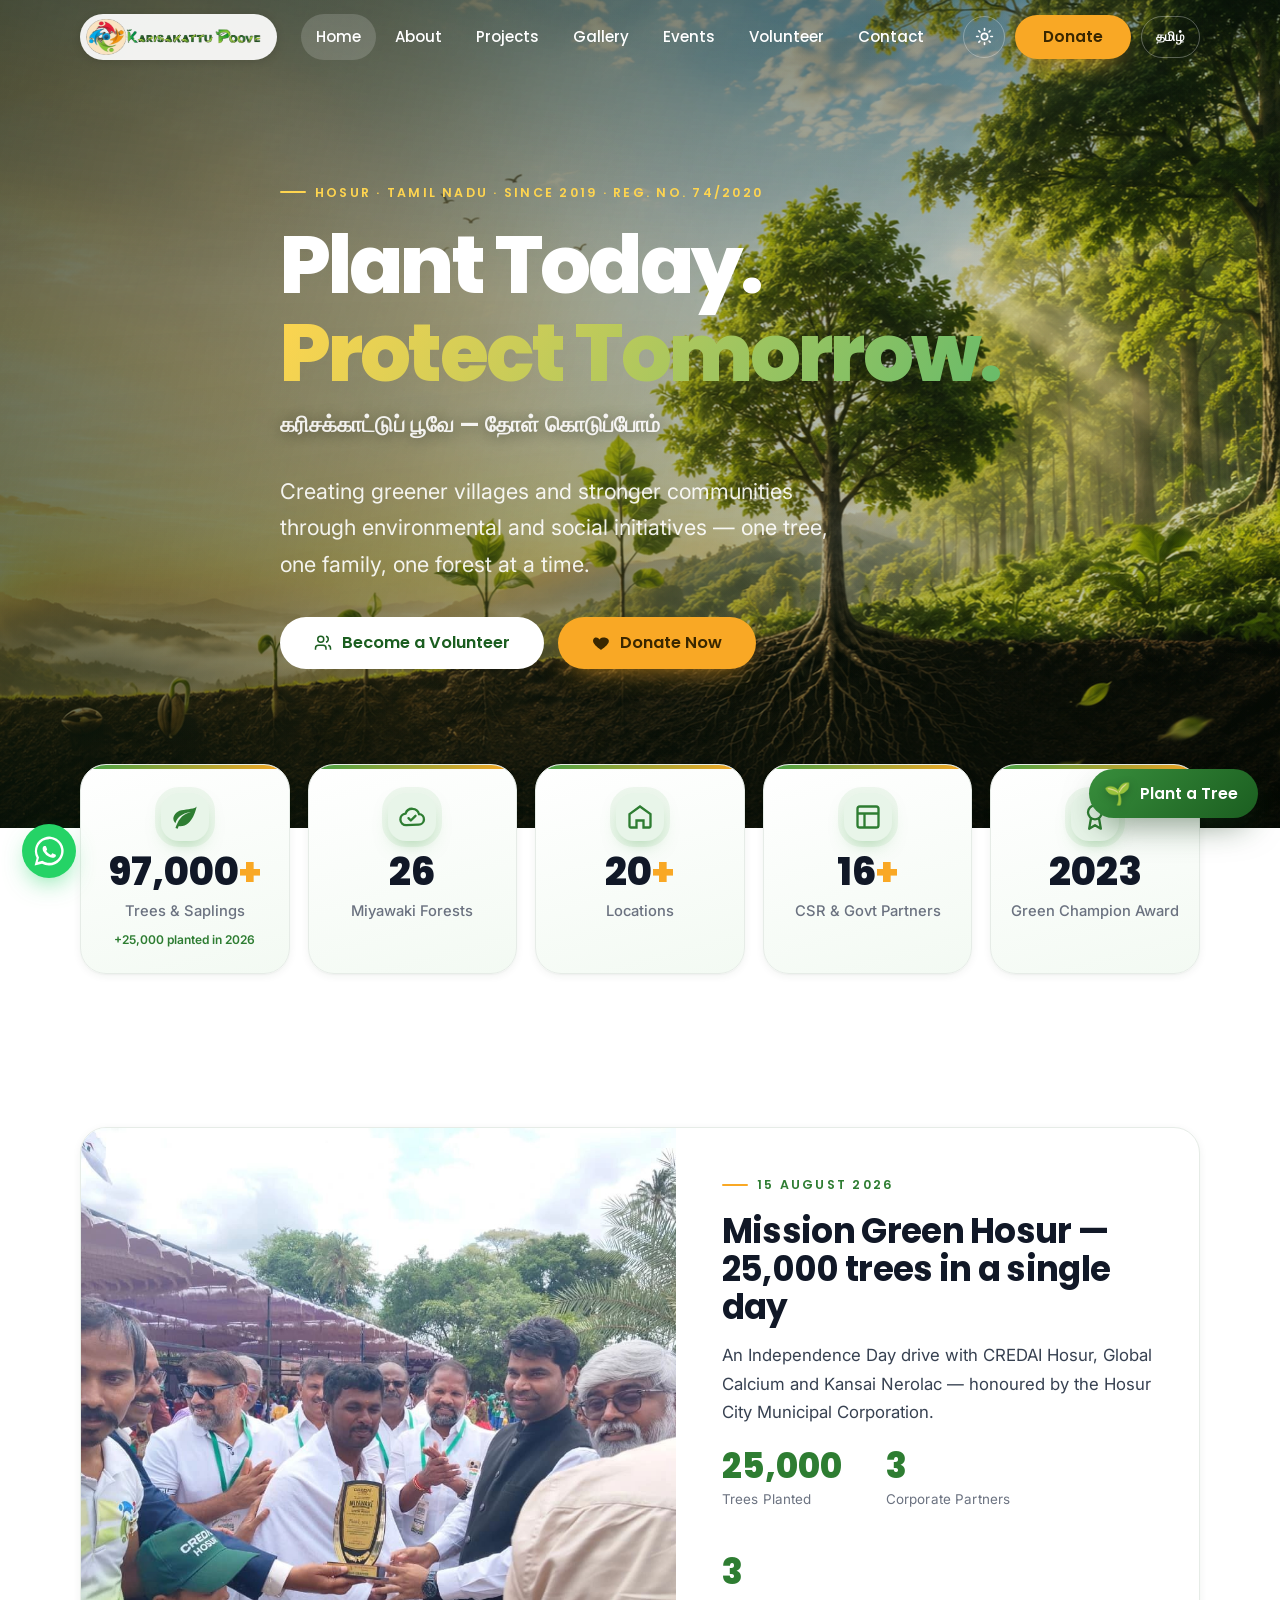
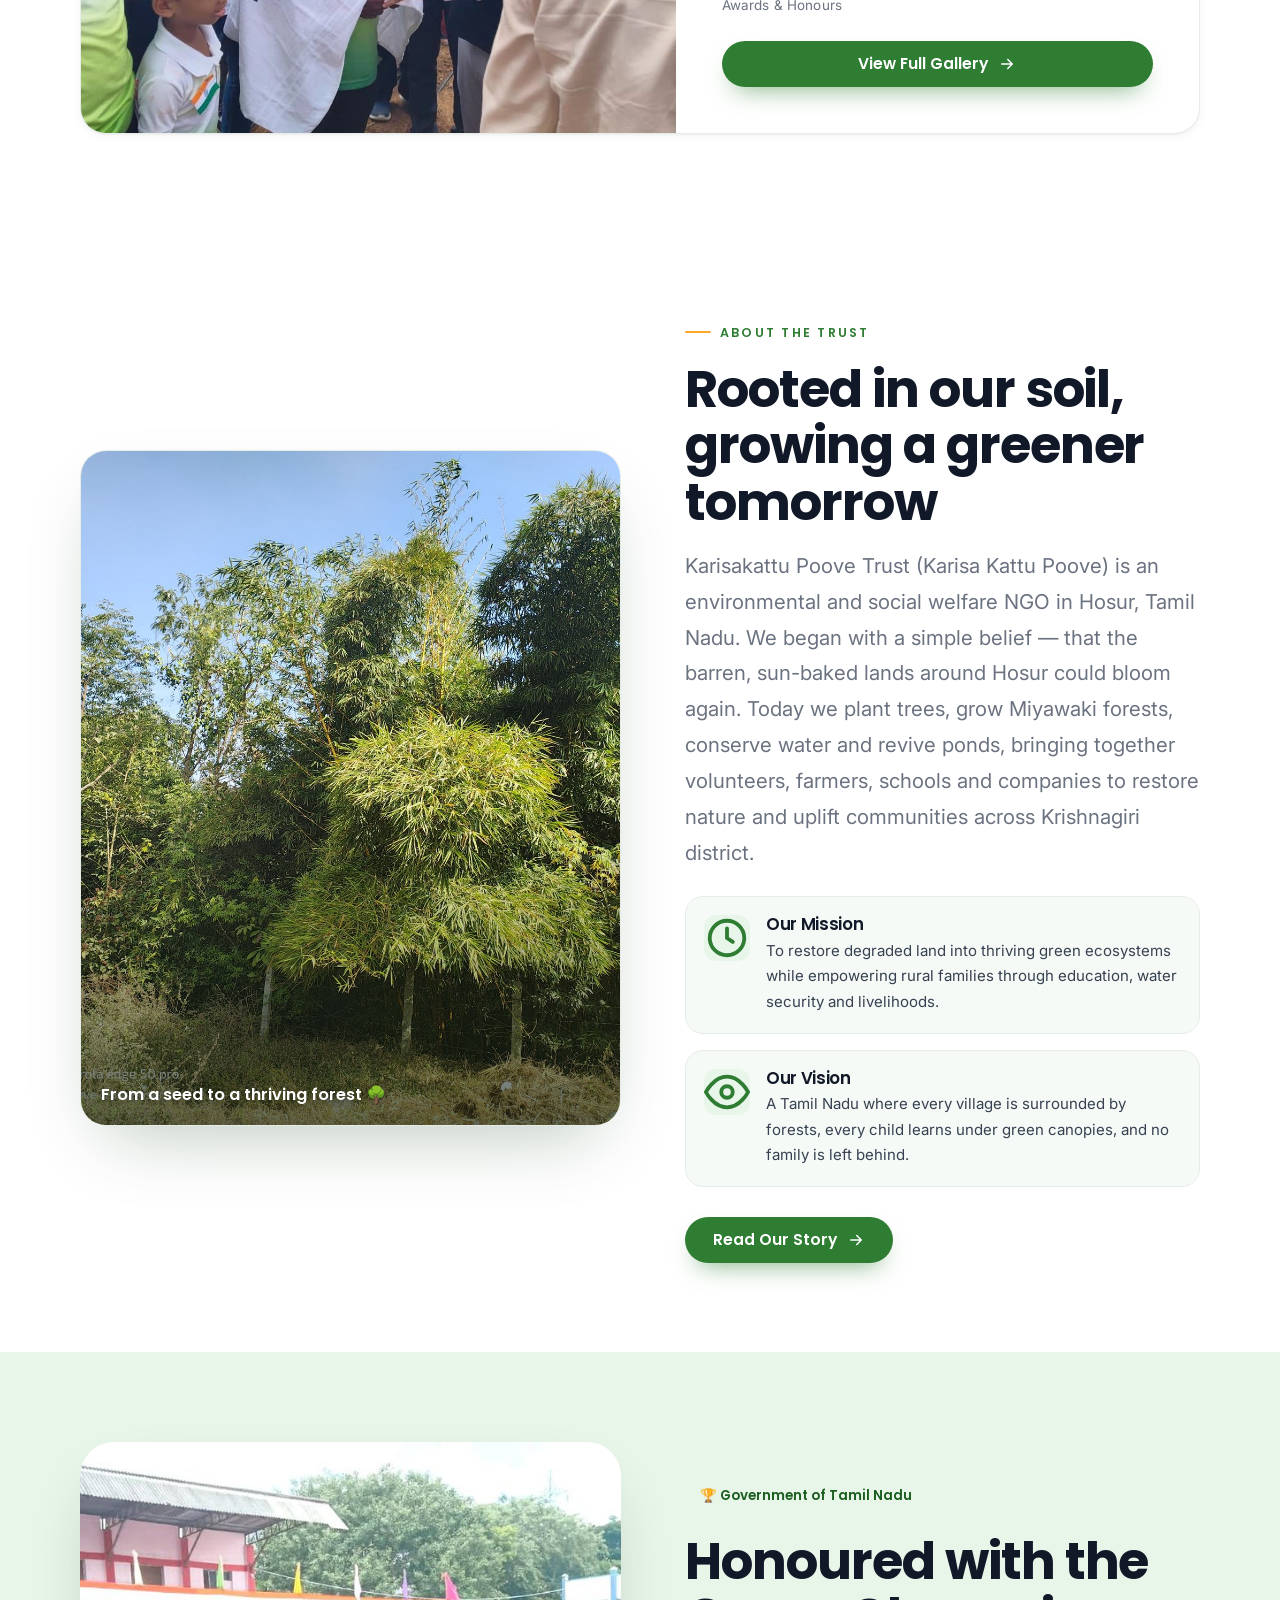
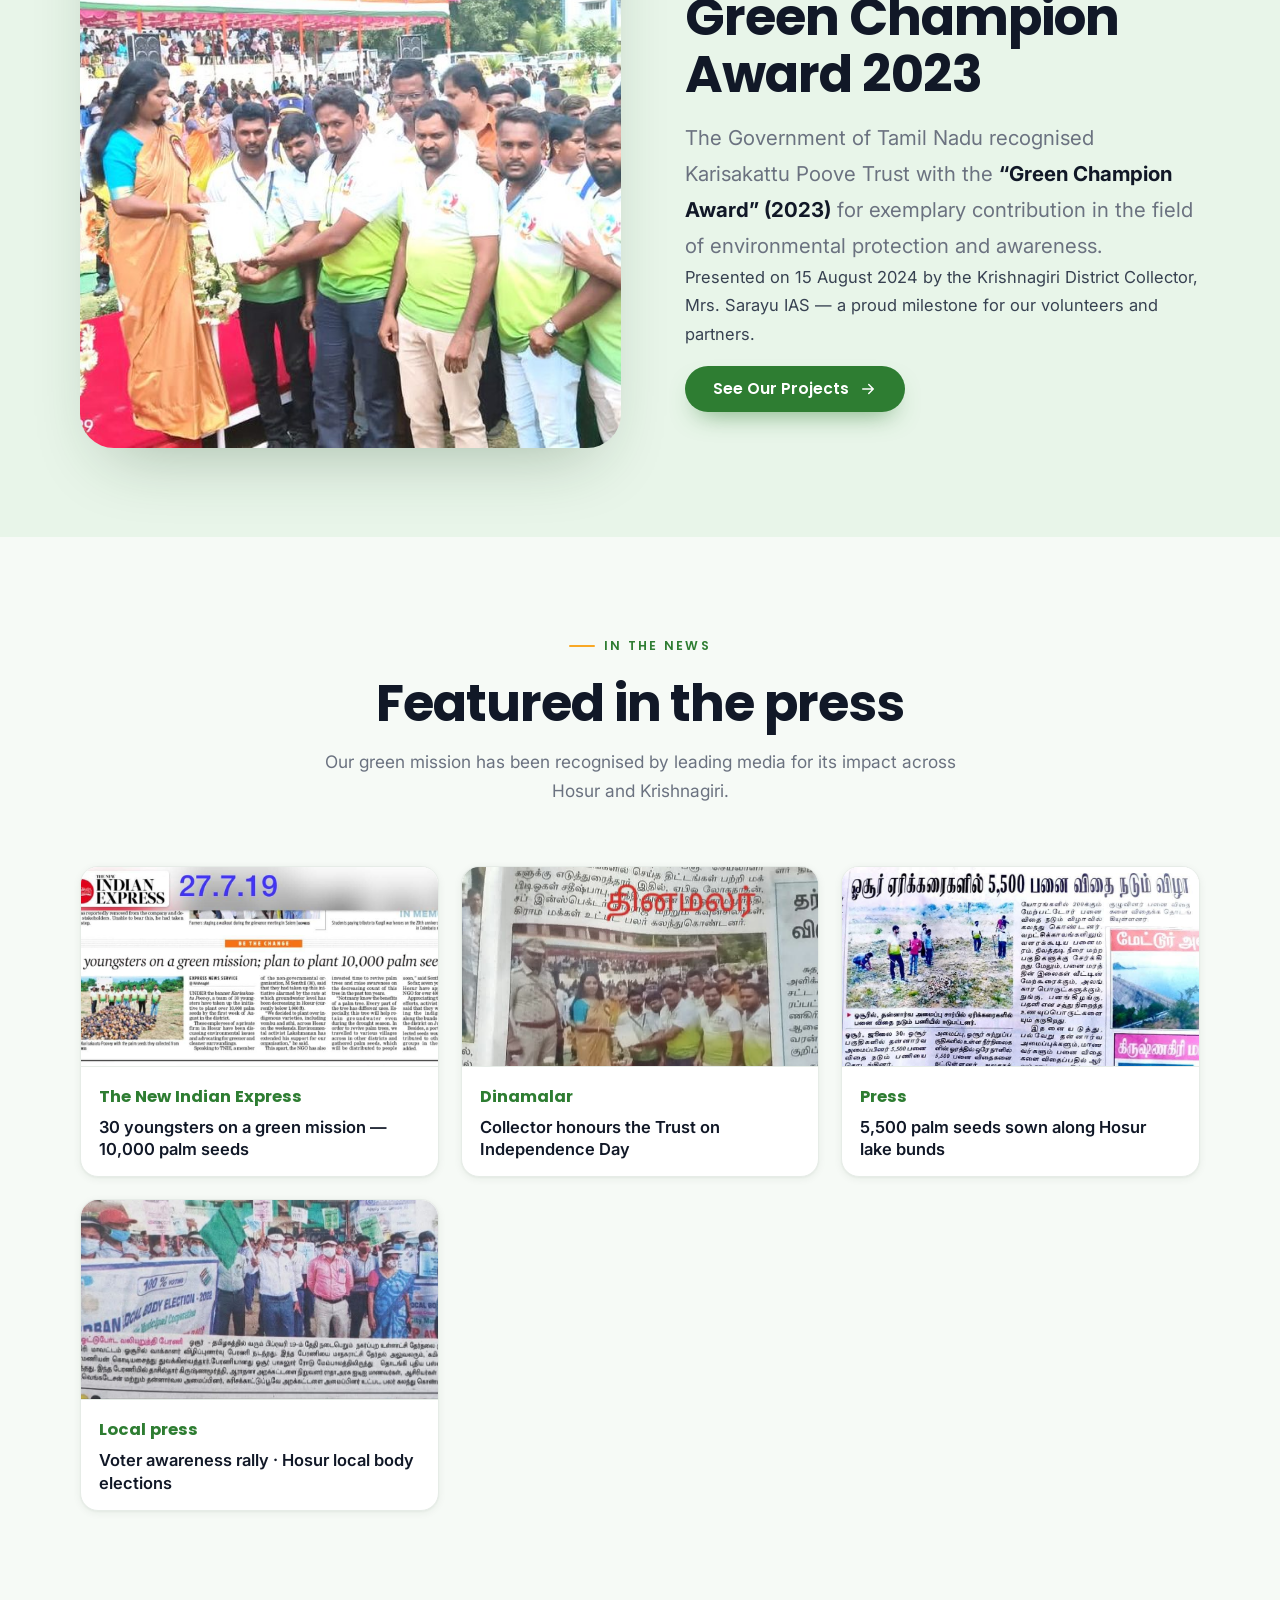
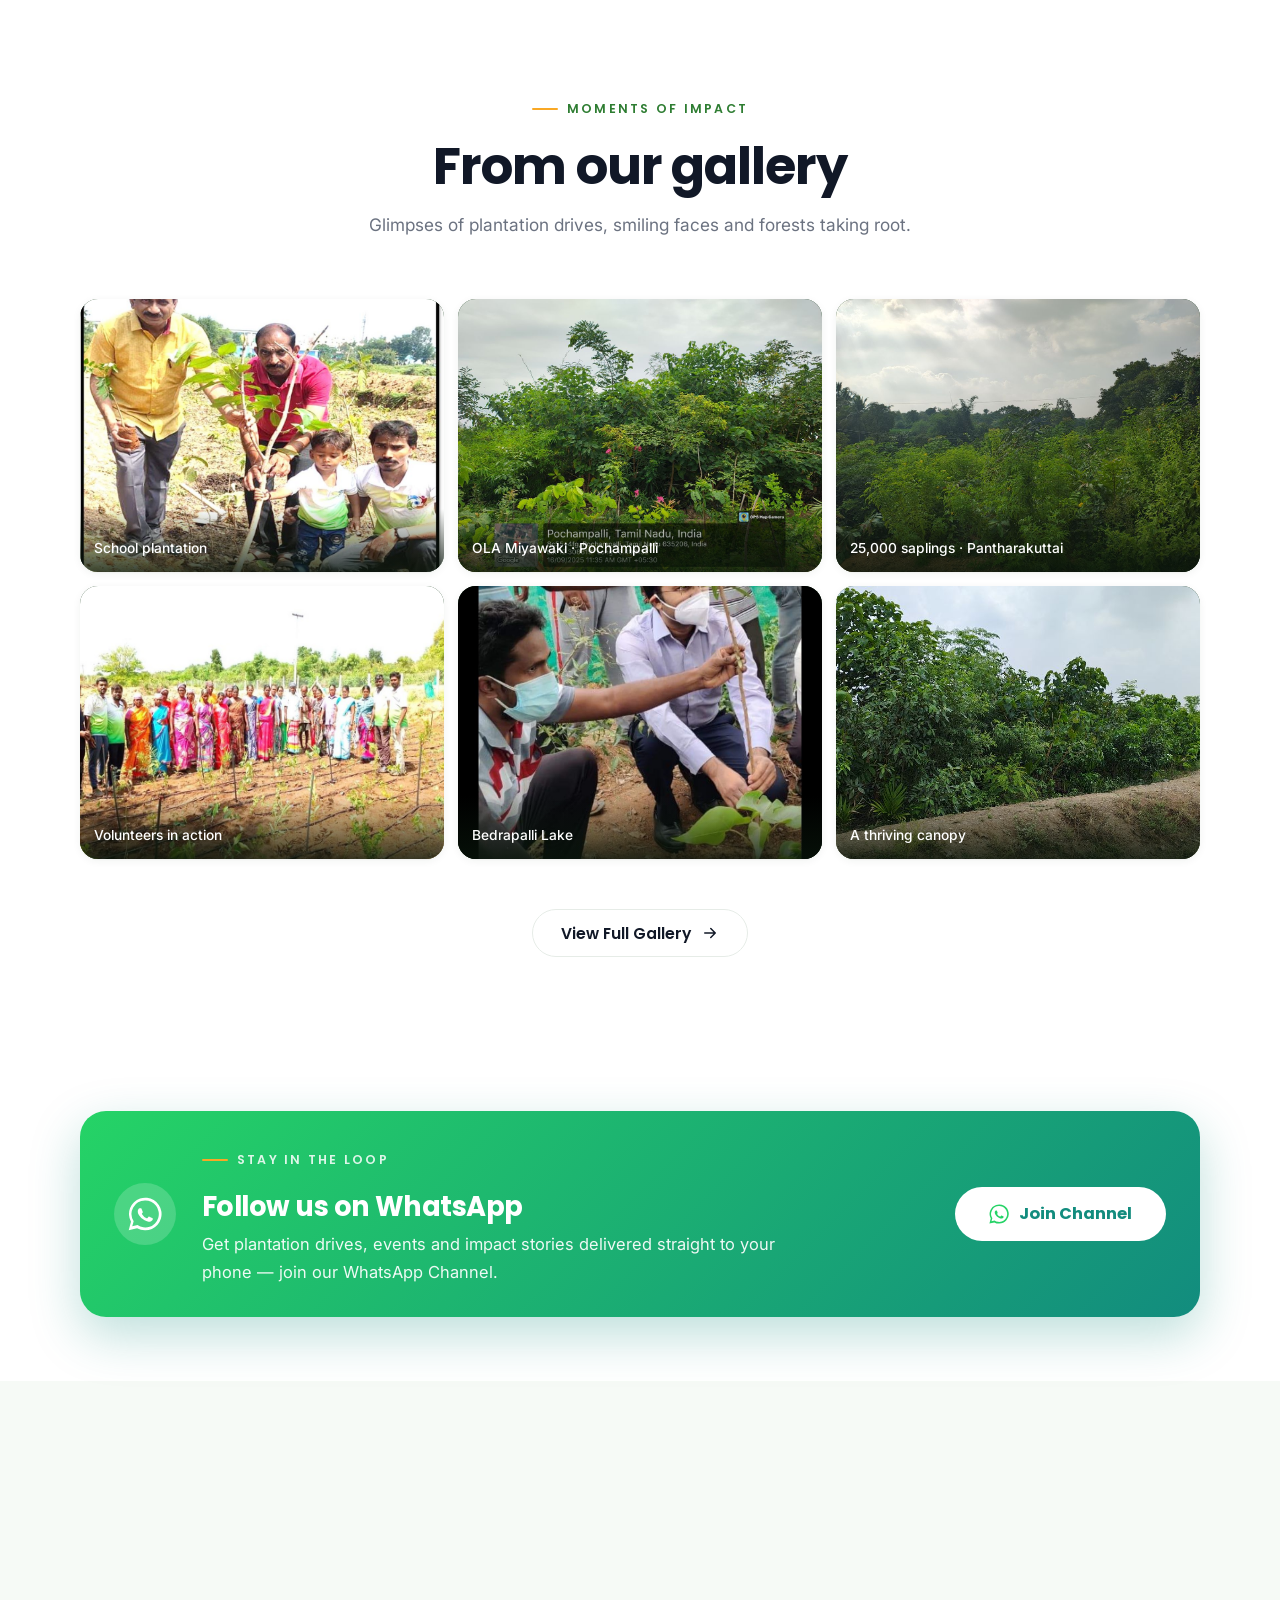
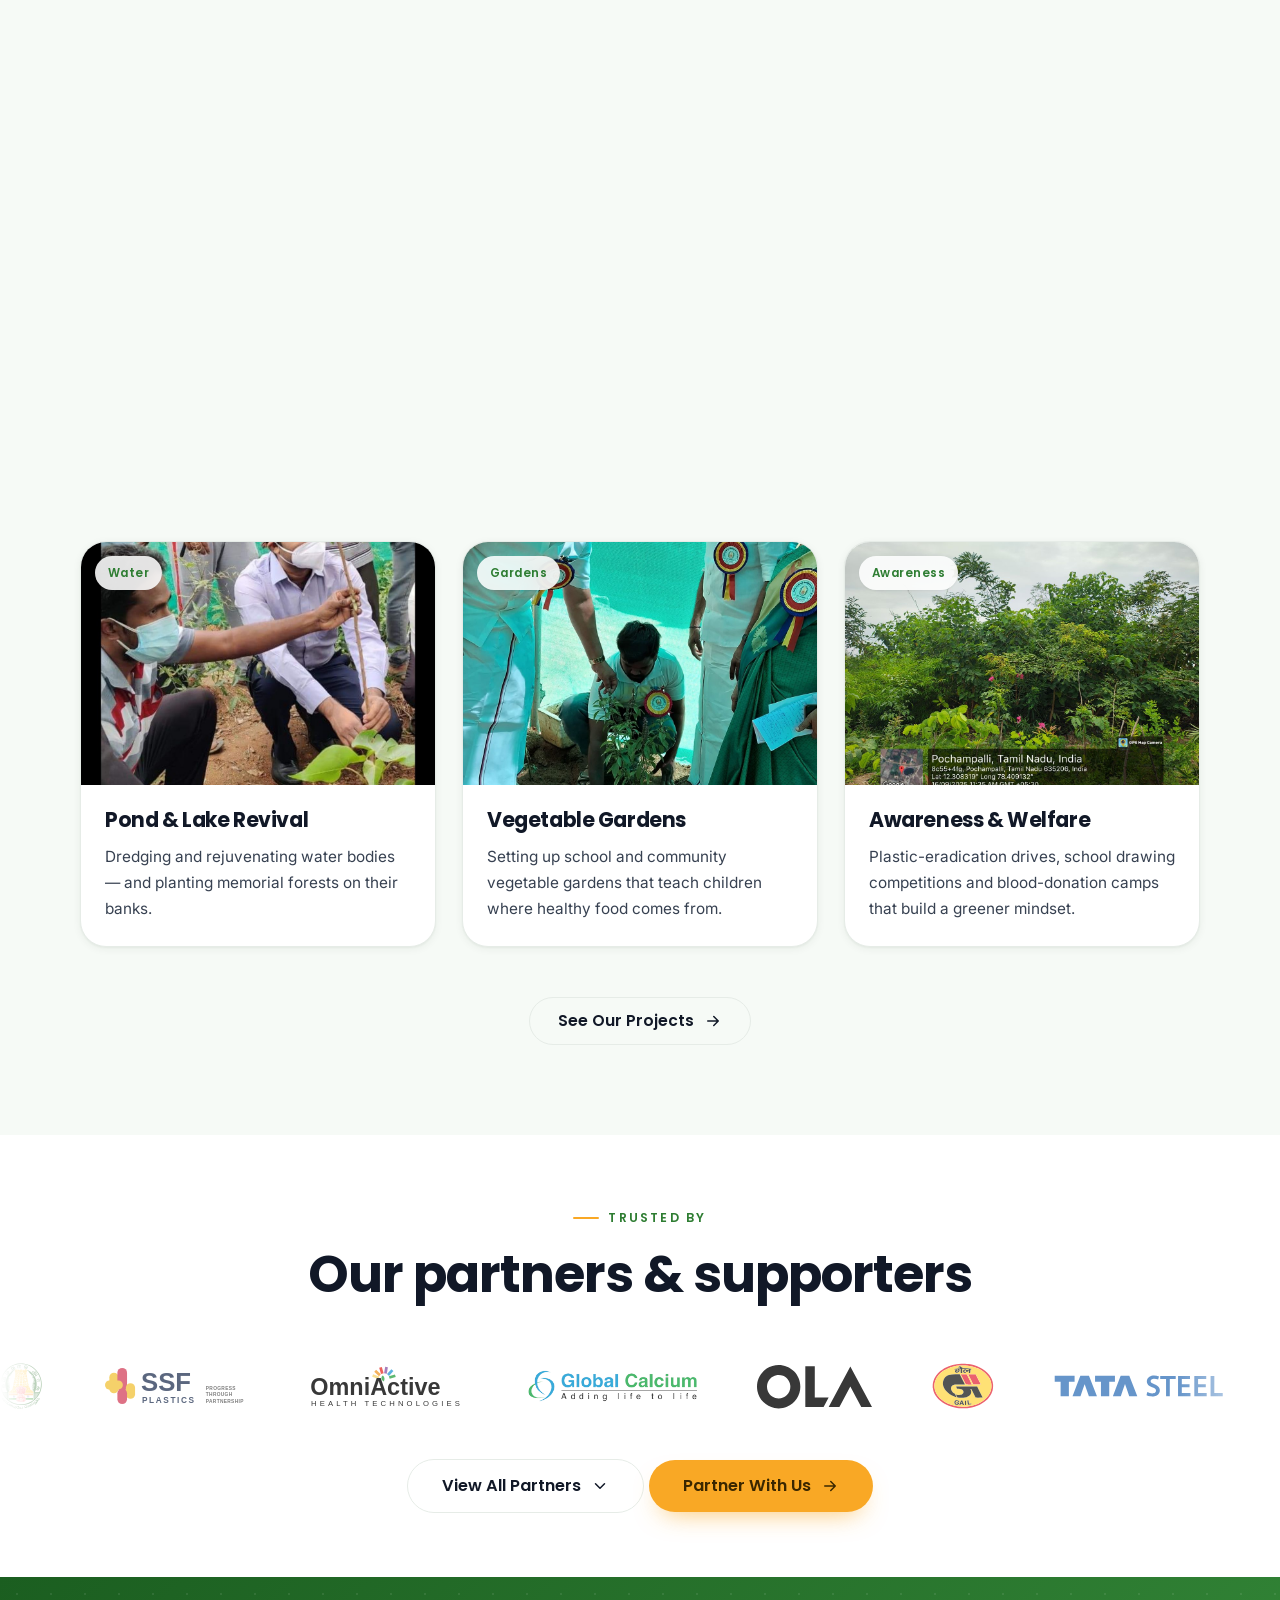
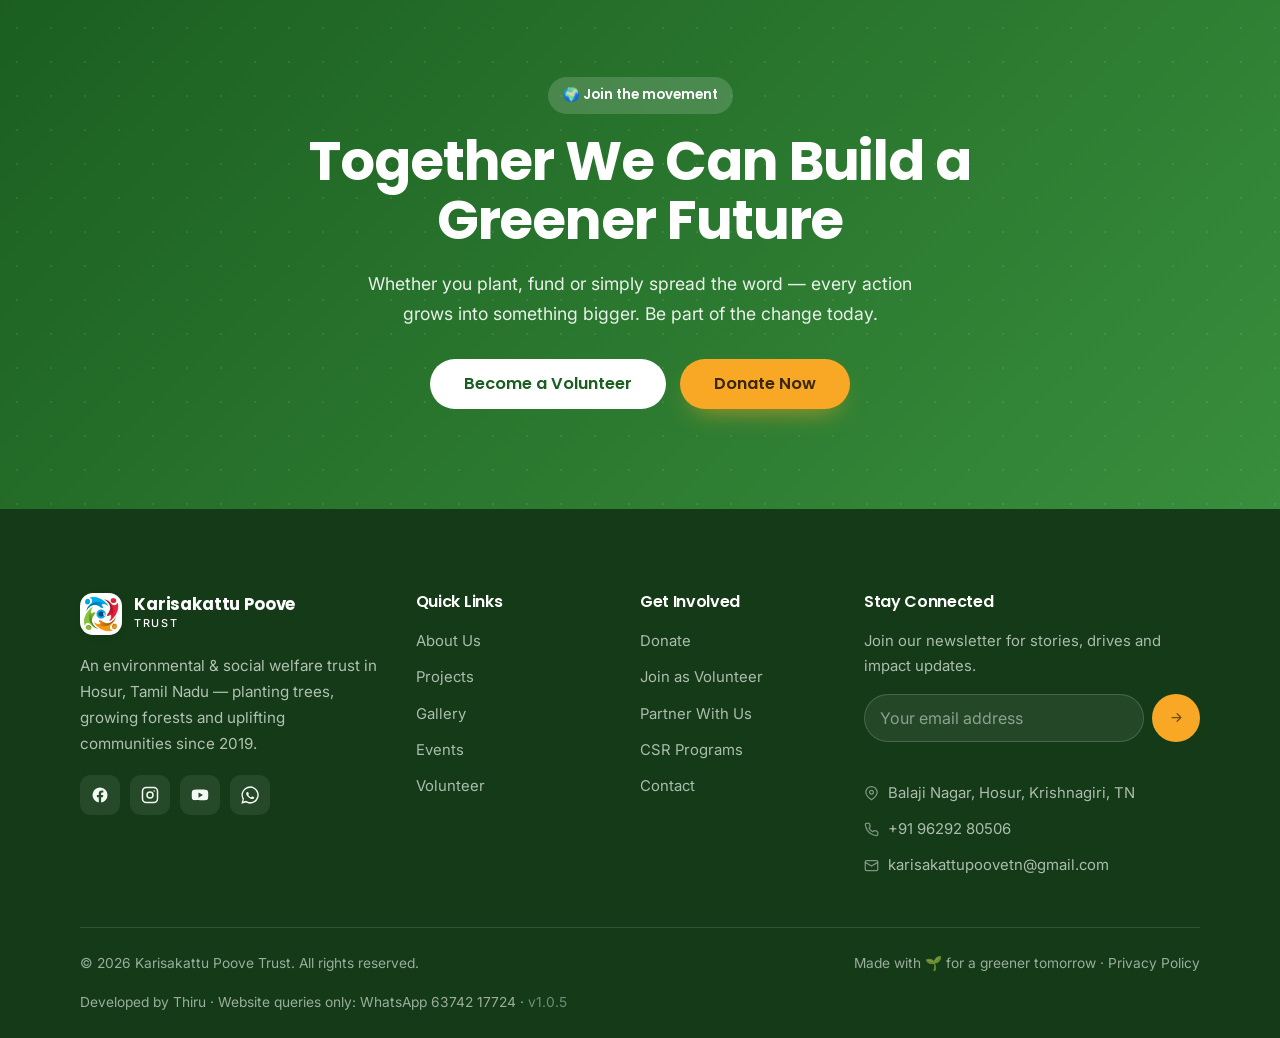
==== index.html @ c32ac21e "Donate: make phone required (needed for WhatsApp receipt) Phone was optional, so donors who skipped " ====
<!DOCTYPE html>
<html lang="en">

<head>
  <meta charset="UTF-8">
  <!-- Google tag (gtag.js) -->
  <script async src="https://www.googletagmanager.com/gtag/js?id=AW-18270000795"></script>
  <script>
    window.dataLayer = window.dataLayer || [];
    function gtag(){dataLayer.push(arguments);}
    gtag('js', new Date());
    gtag('config', 'AW-18270000795');
  </script>
  <meta name="viewport" content="width=device-width, initial-scale=1.0">
  <meta name="google-site-verification" content="DZHrb_xW-1MgKloxICM4uNMpieMBBTyrx0Ab1zFkipY">
  <meta name="msvalidate.01" content="49BAED6EA7475D75AAB3CB94282491A3" />
  <title>Karisakattu Poove Trust — Tree Plantation & Miyawaki Forest NGO in India</title>
  <meta name="description"
    content="Karisakattu Poove Trust is an award-winning environmental & social NGO in India — planting trees and growing Miyawaki forests across Tamil Nadu and beyond. Based in Hosur. Volunteer, donate trees or partner with us today.">
  <meta name="keywords"
    content="Karisakattu Poove Trust, Karisakattu Poove, Karisa Kattu Poove, Karisa Kattu Poo, Karisakattupoove, Karisakattu Poovai, காரிசக்காட்டு பூவே, காரிசக்காட்டுப்பூவே டிரஸ்ட், plant tree, plant trees, plant trees India, tree plantation, tree plantation India, tree plantation NGO India, tree planting India, plant a tree NGO, Miyawaki forest, Miyawaki forest India, Miyawaki forest Tamil Nadu, NGO India, environmental NGO India, tree plantation NGO Tamil Nadu, NGO Hosur, NGO Krishnagiri, NGO Bangalore, environmental NGO Tamil Nadu, donate trees India, donate trees, donate to plant trees, water conservation, pond revival, lake revival, volunteer to plant trees, CSR plantation India, CSR tree planting, Green Champion Award">
  <meta name="author" content="Karisakattu Poove Trust">
  <meta name="theme-color" content="#2e7d32">
  <link rel="canonical" href="https://karisakattupoovetrust.org/">
  <meta name="robots" content="index, follow">

  <!-- Open Graph -->
  <meta property="og:type" content="website">
  <meta property="og:site_name" content="Karisakattu Poove Trust">
  <meta property="og:title" content="Karisakattu Poove Trust — Plant Today. Protect Tomorrow.">
  <meta property="og:description"
    content="Creating greener villages and stronger communities through tree plantation, Miyawaki forests and social initiatives across India.">
  <meta property="og:url" content="https://karisakattupoovetrust.org/">
  <meta property="og:image" content="https://karisakattupoovetrust.org/images/hero.jpg">
  <meta property="og:locale" content="en_IN">
  <meta name="twitter:card" content="summary_large_image">
  <meta name="twitter:title" content="Karisakattu Poove Trust — Plant Today. Protect Tomorrow.">
  <meta name="twitter:description"
    content="Environmental & social NGO in Hosur, Tamil Nadu. Plant trees, grow Miyawaki forests, support communities.">
  <meta name="twitter:image" content="https://karisakattupoovetrust.org/images/hero.jpg">
  <meta name="geo.region" content="IN-TN">
  <meta name="geo.placename" content="Hosur, Tamil Nadu">

  <link rel="preconnect" href="https://fonts.googleapis.com">
  <link rel="preconnect" href="https://fonts.gstatic.com" crossorigin>
  <link
    href="https://fonts.googleapis.com/css2?family=Poppins:wght@400;500;600;700;800&family=Inter:wght@400;500;600&display=swap"
    rel="stylesheet">
  <link rel="icon" href="/favicon.ico" sizes="any">
  <link rel="icon" type="image/svg+xml" href="images/favicon.svg">
  <link rel="icon" type="image/png" sizes="32x32" href="images/favicon-32x32.png">
  <link rel="icon" type="image/png" sizes="16x16" href="images/favicon-16x16.png">
  <link rel="apple-touch-icon" href="images/apple-touch-icon.png">
  <link rel="stylesheet" href="css/style.css?v=126">
  <style>
    /* ===== About photo — cinematic reveal (fade in + slow zoom) ===== */
    .reveal-photo {
      position: relative;
      width: 100%;
      aspect-ratio: 4/5;
      border-radius: var(--r-lg);
      overflow: hidden;
      box-shadow: var(--shadow-lg);
      border: 1px solid var(--line)
    }

    .reveal-photo img,
    .reveal-photo video {
      width: 100%;
      height: 100%;
      object-fit: cover;
      display: block
    }

    .reveal-photo img {
      transform: scale(1.16);
      will-change: transform
    }

    .reveal-photo.in img {
      animation: rpZoom 14s ease-out forwards
    }

    .reveal-photo::after {
      content: "";
      position: absolute;
      inset: 0;
      pointer-events: none;
      background: linear-gradient(to top, rgba(8, 22, 12, .62), rgba(8, 22, 12, .05) 42%, transparent 60%)
    }

    .reveal-photo .rp-cap {
      position: absolute;
      left: 20px;
      right: 20px;
      bottom: 18px;
      z-index: 2;
      color: #fff;
      font-family: var(--ff-display);
      font-weight: 600;
      font-size: 1.02rem;
      line-height: 1.4;
      text-shadow: 0 1px 8px rgba(0, 0, 0, .45);
      opacity: 0;
      transform: translateY(10px);
      transition: opacity .8s ease .5s, transform .8s ease .5s
    }

    .reveal-photo.in .rp-cap {
      opacity: 1;
      transform: none
    }

    @keyframes rpZoom {
      0% {
        transform: scale(1.16)
      }

      22% {
        transform: scale(1.04)
      }

      100% {
        transform: scale(1.09)
      }
    }

    @media (prefers-reduced-motion:reduce) {
      .reveal-photo img {
        transform: none;
        animation: none
      }

      .reveal-photo .rp-cap {
        opacity: 1;
        transform: none;
        transition: none
      }
    }
  </style>

  <!-- Structured data -->
  <script type="application/ld+json">
{
  "@context": "https://schema.org",
  "@type": "NGO",
  "name": "Karisakattu Poove Trust",
  "alternateName": ["Karisakattu Poove", "Karisa Kattu Poove", "Karisa Kattu Poo", "Karisakattupoove Trust", "Karisakattu Poovai Trust", "காரிசக்காட்டு பூவே டிரஸ்ட்"],
  "keywords": "tree plantation Hosur, plant trees, Miyawaki forest Tamil Nadu, environmental NGO Hosur, water conservation, volunteer, donate, CSR plantation, Green Champion Award",
  "url": "https://karisakattupoovetrust.org/",
  "logo": "https://karisakattupoovetrust.org/images/icon-512.png",
  "description": "Award-winning environmental NGO in Hosur, Tamil Nadu — creator of 26+ Miyawaki forests and 97,000+ trees, recipient of the Government of Tamil Nadu Green Champion Award 2023.",
  "foundingDate": "2019",
  "email": "karisakattupoovetn@gmail.com",
  "telephone": "+91-96292-80506",
  "award": "Green Champion Award 2023 — Government of Tamil Nadu",
  "areaServed": ["India", "Tamil Nadu", "Karnataka", "Hosur", "Krishnagiri District", "Bangalore"],
  "address": {
    "@type": "PostalAddress",
    "streetAddress": "Balaji Nagar",
    "addressLocality": "Hosur",
    "addressRegion": "Tamil Nadu",
    "postalCode": "635109",
    "addressCountry": "IN"
  },
  "sameAs": [
    "https://www.facebook.com/share/g/1D2jQLs8yd/",
    "https://www.instagram.com/karisakattupoove_trust?igsh=aGg4Yzl3djNidjlm",
    "https://www.youtube.com/@karisakattupoovehosur"
  ]
}
</script>
</head>

<body class="home">

  <!-- ============ LOADER ============ -->
  <div id="loader">
    <div class="loader-mark">
      <img class="loader-logo" src="images/logo-clean.png" alt="Karisakattu Poove Trust logo">
      <span>Karisakattu Poove</span>
    </div>
  </div>

  <!-- ============ HEADER ============ -->
  <header class="site">
    <div class="container">
      <a class="brand" href="index.html" aria-label="Karisakattu Poove Trust home">
        <img class="brand-logo" src="images/logo-full.png" alt="Karisakattu Poove Trust">
      </a>
      <div class="nav-overlay"></div>
      <nav class="primary" aria-label="Primary">
        <ul class="menu">
          <li><a href="index.html" class="active">Home</a></li>
          <li><a href="about.html">About</a></li>
          <li><a href="projects.html">Projects</a></li>
          <li><a href="gallery.html">Gallery</a></li>
          <li><a href="events.html">Events</a></li>
          <li><a href="volunteer.html">Volunteer</a></li>
          <li><a href="contact.html">Contact</a></li>
        </ul>
      </nav>
      <div class="nav-actions">
        <button class="icon-btn theme-toggle" aria-label="Toggle dark mode" title="Toggle theme">
          <svg class="sun" viewBox="0 0 24 24" fill="none" stroke="currentColor" stroke-width="2"
            stroke-linecap="round">
            <circle cx="12" cy="12" r="4" />
            <path
              d="M12 2v2M12 20v2M4.9 4.9l1.4 1.4M17.7 17.7l1.4 1.4M2 12h2M20 12h2M4.9 19.1l1.4-1.4M17.7 6.3l1.4-1.4" />
          </svg>
          <svg class="moon" viewBox="0 0 24 24" fill="currentColor">
            <path d="M21 12.8A9 9 0 1 1 11.2 3a7 7 0 0 0 9.8 9.8z" />
          </svg>
        </button>
        <a href="donate.html" class="btn btn-gold">Donate</a>
        <button class="burger" aria-label="Open menu"><span></span><span></span><span></span></button>
      </div>
    </div>
  </header>

  <main>
    <!-- ============ HERO ============ -->
    <section class="hero">
      <div class="hero-bg">
        <!-- Seed → sapling → tree → forest growth stages, illustrating the trust's mission. -->
        <img src="images/hero-growth.png" alt="A seed growing into a sapling, a young tree, and a full forest with roots — the journey of Karisakattu Poove Trust" fetchpriority="high">
      </div>
      <div class="leaves"></div>
      <div class="container">
        <div class="hero-content">
          <span class="kicker">Hosur · Tamil Nadu · Since 2019 · Reg. No. 74/2020</span>
          <h1>Plant Today.<br><span class="grad">Protect Tomorrow.</span></h1>
          <p class="hero-slogan" lang="ta">கரிசக்காட்டுப் பூவே — தோள் கொடுப்போம்</p>
          <p>Creating greener villages and stronger communities through environmental and social initiatives — one tree, one family, one forest at a time.</p>
          <div class="hero-cta">
            <a href="volunteer.html" class="btn btn-white btn-lg">
              <svg viewBox="0 0 24 24" fill="none" stroke="currentColor" stroke-width="2">
                <path d="M16 21v-2a4 4 0 0 0-4-4H6a4 4 0 0 0-4 4v2" />
                <circle cx="9" cy="7" r="4" />
                <path d="M22 21v-2a4 4 0 0 0-3-3.87M16 3.13a4 4 0 0 1 0 7.75" />
              </svg>
              Become a Volunteer
            </a>
            <a href="donate.html" class="btn btn-gold btn-lg">
              <svg viewBox="0 0 24 24" fill="currentColor">
                <path
                  d="M12 21s-7.5-4.6-10-9.5C.5 8 2 4.5 5.5 4.5c2 0 3.4 1.2 4.5 2.8 1.1-1.6 2.5-2.8 4.5-2.8C22 4.5 23.5 8 22 11.5 19.5 16.4 12 21 12 21z" />
              </svg>
              Donate Now
            </a>
          </div>
        </div>
      </div>
    </section>

    <!-- ============ IMPACT ============ -->
    <section class="section tight" aria-label="Our impact">
      <div class="container">
        <div class="impact-band">
          <div class="impact-grid">
            <div class="stat-card" data-reveal>
              <div class="ico"><svg viewBox="0 0 24 24" fill="currentColor">
                  <path
                    d="M17 8C8 10 5.9 16.17 3.82 21.34l1.89.66.95-2.3c.48.17.98.3 1.34.3C19 20 22 3 22 3c-1 2-8 2.25-13 3.25S2 11.5 2 13.5s1.75 3.75 1.75 3.75C7 8 17 8 17 8z" />
                </svg></div>
              <div class="num"><span data-count="97000">0</span><span class="plus">+</span></div>
              <div class="lbl">Trees &amp; Saplings</div>
              <div class="stat-note">+25,000 planted in 2026</div>
            </div>
            <div class="stat-card" data-reveal data-delay="1">
              <div class="ico"><svg viewBox="0 0 24 24" fill="none" stroke="currentColor" stroke-width="2">
                  <path d="M7 19a5 5 0 0 1-.5-9.97A6 6 0 0 1 18 9.5a4.5 4.5 0 0 1-.5 9z" />
                  <path d="m9 13 2 2 4-4" stroke-linecap="round" stroke-linejoin="round" />
                </svg></div>
              <div class="num"><span data-count="26">0</span></div>
              <div class="lbl">Miyawaki Forests</div>
            </div>
            <div class="stat-card" data-reveal data-delay="2">
              <div class="ico"><svg viewBox="0 0 24 24" fill="none" stroke="currentColor" stroke-width="2">
                  <path d="M3 9.5 12 3l9 6.5V20a1 1 0 0 1-1 1h-5v-6H9v6H4a1 1 0 0 1-1-1z" />
                </svg></div>
              <div class="num"><span data-count="20">0</span><span class="plus">+</span></div>
              <div class="lbl">Locations</div>
            </div>
            <div class="stat-card" data-reveal data-delay="3">
              <div class="ico"><svg viewBox="0 0 24 24" fill="none" stroke="currentColor" stroke-width="2">
                  <rect x="3" y="3" width="18" height="18" rx="2" />
                  <path d="M3 9h18M9 21V9" />
                </svg></div>
              <div class="num"><span data-count="16">0</span><span class="plus">+</span></div>
              <div class="lbl">CSR &amp; Govt Partners</div>
            </div>
            <div class="stat-card" data-reveal data-delay="4">
              <div class="ico"><svg viewBox="0 0 24 24" fill="none" stroke="currentColor" stroke-width="2">
                  <circle cx="12" cy="8" r="6" />
                  <path d="M15.5 13.5 17 22l-5-3-5 3 1.5-8.5" stroke-linecap="round" stroke-linejoin="round" />
                </svg></div>
              <div class="num">2023</div>
              <div class="lbl">Green Champion Award</div>
            </div>
          </div>
        </div>
      </div>
    </section>

    <!-- ============ FEATURED STORY ============ -->
    <section class="section">
      <div class="container">
        <article class="spotlight" data-reveal>
          <div class="spotlight-media">
            <img src="images/gallery/aug15-2026/trophy-handover.jpg" alt="Mission Green Hosur — CREDAI Miyawaki memento, 15 August 2026" loading="lazy">
          </div>
          <div class="spotlight-body">
            <span class="kicker">15 August 2026</span>
            <h2>Mission Green Hosur — 25,000 trees in a single day</h2>
            <p>An Independence Day drive with CREDAI Hosur, Global Calcium and Kansai Nerolac — honoured by the Hosur City Municipal Corporation.</p>
            <div class="spotlight-stats">
              <div class="ss"><b data-count="25000">0</b><span>Trees Planted</span></div>
              <div class="ss"><b data-count="3">0</b><span>Corporate Partners</span></div>
              <div class="ss"><b data-count="3">0</b><span>Awards &amp; Honours</span></div>
            </div>
            <a href="gallery.html" class="btn btn-primary">View Full Gallery
              <svg viewBox="0 0 24 24" fill="none" stroke="currentColor" stroke-width="2">
                <path d="M5 12h14M13 6l6 6-6 6" stroke-linecap="round" stroke-linejoin="round" />
              </svg>
            </a>
          </div>
        </article>
      </div>
    </section>

    <!-- ============ ABOUT ============ -->
    <section class="section" id="about">
      <div class="container">
        <div class="split">
          <div class="split-media" data-reveal>
            <div class="reveal-photo" data-reveal>
              <video autoplay muted loop playsinline preload="metadata" poster="images/hero.jpg"
                aria-label="A tree growing — Karisakattu Poove Trust">
                <source src="images/videos/tree-grow.mp4" type="video/mp4">
              </video>
              <span class="rp-cap">From a seed to a thriving forest 🌳</span>
            </div>
          </div>
          <div class="split-body" data-reveal data-delay="1">
            <span class="kicker">About the Trust</span>
            <h2>Rooted in our soil, growing a greener tomorrow</h2>
            <p class="lead">Karisakattu Poove Trust (Karisa Kattu Poove) is an environmental and social welfare NGO in
              Hosur, Tamil Nadu. We began with a simple belief — that the barren, sun-baked lands around Hosur could
              bloom again. Today we plant trees, grow Miyawaki forests, conserve water and revive ponds, bringing
              together volunteers, farmers, schools and companies to restore nature and uplift communities across
              Krishnagiri district.</p>
            <div class="mv-list">
              <div class="mv-item">
                <span class="mv-ico"><svg viewBox="0 0 24 24" fill="none" stroke="currentColor" stroke-width="2">
                    <circle cx="12" cy="12" r="9" />
                    <path d="M12 7v5l3 2" stroke-linecap="round" />
                  </svg></span>
                <div>
                  <h4>Our Mission</h4>
                  <p>To restore degraded land into thriving green ecosystems while empowering rural families through
                    education, water security and livelihoods.</p>
                </div>
              </div>
              <div class="mv-item">
                <span class="mv-ico"><svg viewBox="0 0 24 24" fill="none" stroke="currentColor" stroke-width="2">
                    <path d="M1 12s4-8 11-8 11 8 11 8-4 8-11 8-11-8-11-8z" />
                    <circle cx="12" cy="12" r="3" />
                  </svg></span>
                <div>
                  <h4>Our Vision</h4>
                  <p>A Tamil Nadu where every village is surrounded by forests, every child learns under green canopies,
                    and no family is left behind.</p>
                </div>
              </div>
            </div>
            <a href="about.html" class="btn btn-primary mt-m">Read Our Story
              <svg viewBox="0 0 24 24" fill="none" stroke="currentColor" stroke-width="2">
                <path d="M5 12h14M13 6l6 6-6 6" stroke-linecap="round" stroke-linejoin="round" />
              </svg>
            </a>
          </div>
        </div>
      </div>
    </section>

    <!-- ============ AWARD ============ -->
    <section class="section tint">
      <div class="container">
        <div class="split" style="align-items:center">
          <div class="split-media" data-reveal>
            <div class="frame"><img src="images/award-presentation.jpg"
                alt="Karisakattu Poove Trust team receiving the Green Champion Award from the Krishnagiri District Collector"
                loading="lazy"></div>
          </div>
          <div class="split-body" data-reveal data-delay="1">
            <span class="pill">🏆 Government of Tamil Nadu</span>
            <h2 class="mt-s">Honoured with the Green Champion Award 2023</h2>
            <p class="lead">The Government of Tamil Nadu recognised Karisakattu Poove Trust with the <strong>“Green
                Champion Award” (2023)</strong> for exemplary contribution in the field of environmental protection and
              awareness.</p>
            <p>Presented on 15 August 2024 by the Krishnagiri District Collector, Mrs. Sarayu IAS — a proud milestone
              for our volunteers and partners.</p>
            <a href="projects.html" class="btn btn-primary mt-s">See Our Projects
              <svg viewBox="0 0 24 24" fill="none" stroke="currentColor" stroke-width="2">
                <path d="M5 12h14M13 6l6 6-6 6" stroke-linecap="round" stroke-linejoin="round" />
              </svg></a>
          </div>
        </div>
      </div>
    </section>

    <!-- ============ IN THE NEWS ============ -->
    <section class="section soft">
      <div class="container">
        <div class="section-head center" data-reveal>
          <span class="kicker">In the News</span>
          <h2>Featured in the press</h2>
          <p>Our green mission has been recognised by leading media for its impact across Hosur and Krishnagiri.</p>
        </div>
        <div class="press-grid" data-reveal>
          <a class="press-card" href="images/team6.jpeg" target="_blank" rel="noopener">
            <img src="images/team6.jpeg" alt="The New Indian Express feature: 30 youngsters on a green mission" loading="lazy">
            <div class="press-meta">
              <span class="press-src">The New Indian Express</span>
              <span class="press-title">30 youngsters on a green mission — 10,000 palm seeds</span>
            </div>
          </a>
          <a class="press-card" href="images/banner-image/collecter2-award.jpeg" target="_blank" rel="noopener">
            <img src="images/banner-image/collecter2-award.jpeg" alt="Dinamalar: District Collector honours the Trust" loading="lazy">
            <div class="press-meta">
              <span class="press-src">Dinamalar</span>
              <span class="press-title">Collector honours the Trust on Independence Day</span>
            </div>
          </a>
          <a class="press-card" href="images/banner-image/collecter3.jpeg" target="_blank" rel="noopener">
            <img src="images/banner-image/collecter3.jpeg" alt="5,500 palm seeds sown along Hosur lake bunds" loading="lazy">
            <div class="press-meta">
              <span class="press-src">Press</span>
              <span class="press-title">5,500 palm seeds sown along Hosur lake bunds</span>
            </div>
          </a>
          <a class="press-card" href="images/banner-image/collecte4.jpeg" target="_blank" rel="noopener">
            <img src="images/banner-image/collecte4.jpeg" alt="Voter awareness rally in Hosur" loading="lazy">
            <div class="press-meta">
              <span class="press-src">Local press</span>
              <span class="press-title">Voter awareness rally · Hosur local body elections</span>
            </div>
          </a>
        </div>
      </div>
    </section>

    <!-- ============ GALLERY PREVIEW ============ -->
    <section class="section">
      <div class="container">
        <div class="section-head center" data-reveal>
          <span class="kicker">Moments of Impact</span>
          <h2>From our gallery</h2>
          <p>Glimpses of plantation drives, smiling faces and forests taking root.</p>
        </div>
        <div class="home-photos" data-reveal>
          <figure>
            <img src="images/gallery/kid-planting.jpg" alt="A child planting a sapling" loading="lazy">
            <figcaption>School plantation</figcaption>
          </figure>
          <figure>
            <img src="images/gallery/ola2.jpg" alt="OLA Miyawaki forest after 6 months" loading="lazy">
            <figcaption>OLA Miyawaki · Pochampalli</figcaption>
          </figure>
          <figure>
            <img src="images/gallery/ssf25k.jpg" alt="25,000-sapling Miyawaki forest" loading="lazy">
            <figcaption>25,000 saplings · Pantharakuttai</figcaption>
          </figure>
          <figure>
            <img src="images/gallery/volunteers-women.jpg" alt="Volunteers at a plantation drive" loading="lazy">
            <figcaption>Volunteers in action</figcaption>
          </figure>
          <figure>
            <img src="images/gallery/lake.jpg" alt="Forest by Bedrapalli Lake" loading="lazy">
            <figcaption>Bedrapalli Lake</figcaption>
          </figure>
          <figure>
            <img src="images/gallery/green.jpg" alt="A thriving Miyawaki canopy" loading="lazy">
            <figcaption>A thriving canopy</figcaption>
          </figure>
        </div>
        <div class="center mt-l" data-reveal>
          <a href="gallery.html" class="btn btn-ghost">View Full Gallery
            <svg viewBox="0 0 24 24" fill="none" stroke="currentColor" stroke-width="2">
              <path d="M5 12h14M13 6l6 6-6 6" stroke-linecap="round" stroke-linejoin="round" />
            </svg>
          </a>
        </div>
      </div>
    </section>

    <!-- ============ WHATSAPP CHANNEL ============ -->
    <section class="section tight" aria-label="WhatsApp Channel">
      <div class="container">
        <div class="wa-channel" data-reveal>
          <div class="wa-channel-ico" aria-hidden="true">
            <svg viewBox="0 0 24 24" fill="currentColor">
              <path d="M.5 23.5l1.6-6A11.5 11.5 0 1 1 12 23.5a11.6 11.6 0 0 1-5.6-1.4zM12 2.5a9.5 9.5 0 0 0-8 14.6l-1 3.6 3.7-1a9.5 9.5 0 1 0 5.3-17.2zm5.5 13.4c-.3.8-1.5 1.5-2 1.5s-1.2.2-3.8-1a9.7 9.7 0 0 1-3.9-3.6c-.3-.5-.9-1.4-.9-2.6s.6-1.8.9-2 .5-.3.7-.3h.5c.2 0 .4 0 .6.5l.8 2c.1.2.1.4 0 .5l-.4.6c-.2.2-.3.4-.1.7a7 7 0 0 0 3.2 2.8c.3.1.5.1.7-.1l.7-.9c.2-.2.4-.2.6-.1l1.9.9c.3.1.4.2.5.3s0 .8-.3 1.6z" />
            </svg>
          </div>
          <div class="wa-channel-text">
            <span class="kicker">Stay in the loop</span>
            <h2>Follow us on WhatsApp</h2>
            <p>Get plantation drives, events and impact stories delivered straight to your phone — join our WhatsApp Channel.</p>
          </div>
          <a href="https://whatsapp.com/channel/0029Vb8adCRADTO5ZO89KM0f" target="_blank" rel="noopener"
            class="btn btn-lg wa-channel-btn">
            <svg viewBox="0 0 24 24" fill="currentColor">
              <path d="M.5 23.5l1.6-6A11.5 11.5 0 1 1 12 23.5a11.6 11.6 0 0 1-5.6-1.4zM12 2.5a9.5 9.5 0 0 0-8 14.6l-1 3.6 3.7-1a9.5 9.5 0 1 0 5.3-17.2zm5.5 13.4c-.3.8-1.5 1.5-2 1.5s-1.2.2-3.8-1a9.7 9.7 0 0 1-3.9-3.6c-.3-.5-.9-1.4-.9-2.6s.6-1.8.9-2 .5-.3.7-.3h.5c.2 0 .4 0 .6.5l.8 2c.1.2.1.4 0 .5l-.4.6c-.2.2-.3.4-.1.7a7 7 0 0 0 3.2 2.8c.3.1.5.1.7-.1l.7-.9c.2-.2.4-.2.6-.1l1.9.9c.3.1.4.2.5.3s0 .8-.3 1.6z" />
            </svg>
            Join Channel
          </a>
        </div>
      </div>
    </section>

    <!-- ============ UPCOMING EVENTS (live from sheet) ============ -->
    <section class="section soft" id="homeEvents" style="display:none">
      <div class="container">
        <div class="section-head center" data-reveal>
          <span class="kicker">Mark Your Calendar</span>
          <h2>Upcoming events</h2>
        </div>
        <div class="home-slider">
          <div class="he-track" id="homeEventsTrack"></div>
        </div>
        <div class="he-dots" id="homeEventsDots" role="tablist" aria-label="Choose event"></div>
        <div class="center" style="margin-top:26px"><a href="events.html" class="btn btn-primary">See All Events</a>
        </div>
      </div>
    </section>


    <!-- ============ FEATURED ACTIVITIES ============ -->
    <section class="section soft">
      <div class="container">
        <div class="section-head center" data-reveal>
          <span class="kicker">What We Do</span>
          <h2>Featured Activities</h2>
          <p>From dense Miyawaki forests to classrooms and clean water — our programs nurture both nature and people.
          </p>
        </div>
        <div class="cards-grid">
          <article class="project-card" data-reveal>
            <div class="pc-media"><span class="tag">Forests</span><img src="images/gallery/ola2.jpg"
                alt="Miyawaki forest" loading="lazy"></div>
            <div class="pc-body">
              <h3>Miyawaki Forests</h3>
              <p>Dense, native, self-sustaining mini-forests that grow 10× faster — 26+ created across Hosur &amp;
                Krishnagiri.</p>
            </div>
          </article>
          <article class="project-card" data-reveal data-delay="1">
            <div class="pc-media"><span class="tag">Plantation</span><img src="images/gallery/neralatti.jpg"
                alt="Tree plantation drive" loading="lazy"></div>
            <div class="pc-body">
              <h3>Tree Plantation</h3>
              <p>Plantation drives and free saplings for schools, roadsides and communities — nurtured until they
                thrive.</p>
            </div>
          </article>
          <article class="project-card" data-reveal data-delay="2">
            <div class="pc-media"><span class="tag">Seeds</span><img src="images/gallery/palm-chen.jpg"
                alt="Palm seed sowing" loading="lazy"></div>
            <div class="pc-body">
              <h3>Palm Seed Sowing</h3>
              <p>Sowing thousands of palm seeds along bunds and water bodies to recharge groundwater and prevent
                erosion.</p>
            </div>
          </article>
          <article class="project-card" data-reveal>
            <div class="pc-media"><span class="tag">Water</span><img src="images/gallery/lake.jpg"
                alt="Lake rejuvenation" loading="lazy"></div>
            <div class="pc-body">
              <h3>Pond &amp; Lake Revival</h3>
              <p>Dredging and rejuvenating water bodies — and planting memorial forests on their banks.</p>
            </div>
          </article>
          <article class="project-card" data-reveal data-delay="1">
            <div class="pc-media"><span class="tag">Gardens</span><img src="images/gallery/veg.jpg"
                alt="Vegetable garden" loading="lazy"></div>
            <div class="pc-body">
              <h3>Vegetable Gardens</h3>
              <p>Setting up school and community vegetable gardens that teach children where healthy food comes from.
              </p>
            </div>
          </article>
          <article class="project-card" data-reveal data-delay="2">
            <div class="pc-media"><span class="tag">Awareness</span><img src="images/gallery/gail.jpg"
                alt="Awareness and welfare" loading="lazy"></div>
            <div class="pc-body">
              <h3>Awareness &amp; Welfare</h3>
              <p>Plastic-eradication drives, school drawing competitions and blood-donation camps that build a greener
                mindset.</p>
            </div>
          </article>
        </div>
        <div class="center mt-l" data-reveal>
          <a href="projects.html" class="btn btn-ghost">See Our Projects
            <svg viewBox="0 0 24 24" fill="none" stroke="currentColor" stroke-width="2">
              <path d="M5 12h14M13 6l6 6-6 6" stroke-linecap="round" stroke-linejoin="round" />
            </svg>
          </a>
        </div>
      </div>
    </section>

    <!-- ============ PARTNERS ============ -->
    <section class="section tight">
      <div class="container">
        <div class="section-head center" data-reveal><span class="kicker">Trusted By</span>
          <h2>Our partners & supporters</h2>
        </div>
      </div>
      <div class="marquee" data-reveal>
        <div class="marquee-track">
          <span class="partner-logo"><img src="images/partners/tn-govt.svg" alt="Govt of Tamil Nadu" loading="lazy"
              onerror="this.remove()"><span class="pl-mono" style="--c:#1b8a3a">TN</span><span class="pl-name">Govt of
              Tamil Nadu</span></span>
          <span class="partner-logo"><img src="images/partners/ssf-plastics.svg" alt="SSF Plastic India" loading="lazy"
              onerror="this.remove()"><span class="pl-mono" style="--c:#2563eb">SSF</span><span class="pl-name">SSF
              Plastic India</span></span>
          <span class="partner-logo"><img src="images/partners/omniactive.svg" alt="OmniActive Health Technologies"
              loading="lazy" onerror="this.remove()"><span class="pl-mono" style="--c:#16a34a">OA</span><span
              class="pl-name">OmniActive</span></span>
          <span class="partner-logo"><img src="images/partners/global-calcium.png" alt="Global Calcium" loading="lazy"
              onerror="this.remove()"><span class="pl-mono" style="--c:#0891b2">GC</span><span class="pl-name">Global
              Calcium</span></span>
          <span class="partner-logo"><img src="images/partners/ola.svg" alt="OLA" loading="lazy"
              onerror="this.remove()"><span class="pl-mono" style="--c:#111827">OLA</span><span
              class="pl-name">OLA</span></span>
          <span class="partner-logo"><img src="images/partners/gail.svg" alt="GAIL (India) Ltd" loading="lazy"
              onerror="this.remove()"><span class="pl-mono" style="--c:#db2777">GAIL</span><span class="pl-name">GAIL
              (India) Ltd</span></span>
          <span class="partner-logo"><img src="images/partners/tata-steel.svg" alt="TATA Steel" loading="lazy"
              onerror="this.remove()"><span class="pl-mono" style="--c:#1d4ed8">TS</span><span class="pl-name">TATA
              Steel</span></span>
          <span class="partner-logo"><img src="images/partners/bimetal-bearings.png" alt="Bimetal Bearings"
              loading="lazy" onerror="this.remove()"><span class="pl-mono" style="--c:#b45309">BB</span><span
              class="pl-name">Bimetal Bearings</span></span>
          <span class="partner-logo"><img src="images/partners/re-sustainability.png" alt="RE Sustainability"
              loading="lazy" onerror="this.remove()"><span class="pl-mono" style="--c:#059669">RE</span><span
              class="pl-name">RE Sustainability</span></span>
          <span class="partner-logo"><img src="images/partners/credai.png" alt="CREDAI" loading="lazy"
              onerror="this.remove()"><span class="pl-mono" style="--c:#7c3aed">CREDAI</span><span
              class="pl-name">CREDAI</span></span>
          <span class="partner-logo"><img src="images/partners/modi-granite.png" alt="Modi Granite" loading="lazy"
              onerror="this.remove()"><span class="pl-mono" style="--c:#be123c">MG</span><span class="pl-name">Modi
              Granite</span></span>
          <span class="partner-logo"><span class="pl-mono" style="--c:#c2410c">KN</span><span class="pl-name">Kansai
              Nerolac</span></span>
          <!-- duplicate set for seamless loop -->
          <span class="partner-logo"><img src="images/partners/tn-govt.svg" alt="Govt of Tamil Nadu" loading="lazy"
              onerror="this.remove()"><span class="pl-mono" style="--c:#1b8a3a">TN</span><span class="pl-name">Govt of
              Tamil Nadu</span></span>
          <span class="partner-logo"><img src="images/partners/ssf-plastics.svg" alt="SSF Plastic India" loading="lazy"
              onerror="this.remove()"><span class="pl-mono" style="--c:#2563eb">SSF</span><span class="pl-name">SSF
              Plastic India</span></span>
          <span class="partner-logo"><img src="images/partners/omniactive.svg" alt="OmniActive Health Technologies"
              loading="lazy" onerror="this.remove()"><span class="pl-mono" style="--c:#16a34a">OA</span><span
              class="pl-name">OmniActive</span></span>
          <span class="partner-logo"><img src="images/partners/global-calcium.png" alt="Global Calcium" loading="lazy"
              onerror="this.remove()"><span class="pl-mono" style="--c:#0891b2">GC</span><span class="pl-name">Global
              Calcium</span></span>
          <span class="partner-logo"><img src="images/partners/ola.svg" alt="OLA" loading="lazy"
              onerror="this.remove()"><span class="pl-mono" style="--c:#111827">OLA</span><span
              class="pl-name">OLA</span></span>
          <span class="partner-logo"><img src="images/partners/gail.svg" alt="GAIL (India) Ltd" loading="lazy"
              onerror="this.remove()"><span class="pl-mono" style="--c:#db2777">GAIL</span><span class="pl-name">GAIL
              (India) Ltd</span></span>
          <span class="partner-logo"><img src="images/partners/tata-steel.svg" alt="TATA Steel" loading="lazy"
              onerror="this.remove()"><span class="pl-mono" style="--c:#1d4ed8">TS</span><span class="pl-name">TATA
              Steel</span></span>
          <span class="partner-logo"><img src="images/partners/bimetal-bearings.png" alt="Bimetal Bearings"
              loading="lazy" onerror="this.remove()"><span class="pl-mono" style="--c:#b45309">BB</span><span
              class="pl-name">Bimetal Bearings</span></span>
          <span class="partner-logo"><img src="images/partners/re-sustainability.png" alt="RE Sustainability"
              loading="lazy" onerror="this.remove()"><span class="pl-mono" style="--c:#059669">RE</span><span
              class="pl-name">RE Sustainability</span></span>
          <span class="partner-logo"><img src="images/partners/credai.png" alt="CREDAI" loading="lazy"
              onerror="this.remove()"><span class="pl-mono" style="--c:#7c3aed">CREDAI</span><span
              class="pl-name">CREDAI</span></span>
          <span class="partner-logo"><img src="images/partners/modi-granite.png" alt="Modi Granite" loading="lazy"
              onerror="this.remove()"><span class="pl-mono" style="--c:#be123c">MG</span><span class="pl-name">Modi
              Granite</span></span>
          <span class="partner-logo"><span class="pl-mono" style="--c:#c2410c">KN</span><span class="pl-name">Kansai
              Nerolac</span></span>
        </div>
      </div>
      <div class="container">
        <div class="center mt-l" data-reveal>
          <button class="btn btn-ghost btn-lg" type="button" aria-expanded="false" aria-controls="allPartners"
            onclick="var g=document.getElementById('allPartners'),o=g.classList.toggle('open');this.setAttribute('aria-expanded',o);this.firstElementChild.textContent=o?'Hide All Partners':'View All Partners'">
            <span>View All Partners</span>
            <svg viewBox="0 0 24 24" fill="none" stroke="currentColor" stroke-width="2">
              <path d="M6 9l6 6 6-6" stroke-linecap="round" stroke-linejoin="round" />
            </svg></button>
          <a href="contact.html" class="btn btn-gold btn-lg">Partner With Us
            <svg viewBox="0 0 24 24" fill="none" stroke="currentColor" stroke-width="2">
              <path d="M5 12h14M13 6l6 6-6 6" stroke-linecap="round" stroke-linejoin="round" />
            </svg></a>
        </div>
        <div id="allPartners" class="partners-all">
          <div class="pa-card"><img src="images/partners/tn-govt.svg" alt="Govt of Tamil Nadu" loading="lazy"
              onerror="this.remove()"><span class="pl-mono" style="--c:#1b8a3a">TN</span><span class="pa-name">Govt of
              Tamil Nadu</span></div>
          <div class="pa-card"><img src="images/partners/ssf-plastics.svg" alt="SSF Plastic India" loading="lazy"
              onerror="this.remove()"><span class="pl-mono" style="--c:#2563eb">SSF</span><span class="pa-name">SSF
              Plastic India</span></div>
          <div class="pa-card"><img src="images/partners/omniactive.svg" alt="OmniActive Health Technologies"
              loading="lazy" onerror="this.remove()"><span class="pl-mono" style="--c:#16a34a">OA</span><span
              class="pa-name">OmniActive Health Technologies</span></div>
          <div class="pa-card"><img src="images/partners/global-calcium.png" alt="Global Calcium" loading="lazy"
              onerror="this.remove()"><span class="pl-mono" style="--c:#0891b2">GC</span><span class="pa-name">Global
              Calcium</span></div>
          <div class="pa-card"><img src="images/partners/ola.svg" alt="OLA" loading="lazy"
              onerror="this.remove()"><span class="pl-mono" style="--c:#111827">OLA</span><span
              class="pa-name">OLA</span></div>
          <div class="pa-card"><img src="images/partners/gail.svg" alt="GAIL (India) Ltd" loading="lazy"
              onerror="this.remove()"><span class="pl-mono" style="--c:#db2777">GAIL</span><span class="pa-name">GAIL
              (India) Ltd</span></div>
          <div class="pa-card"><img src="images/partners/tata-steel.svg" alt="TATA Steel" loading="lazy"
              onerror="this.remove()"><span class="pl-mono" style="--c:#1d4ed8">TS</span><span class="pa-name">TATA
              Steel</span></div>
          <div class="pa-card"><img src="images/partners/bimetal-bearings.png" alt="Bimetal Bearings" loading="lazy"
              onerror="this.remove()"><span class="pl-mono" style="--c:#b45309">BB</span><span class="pa-name">Bimetal
              Bearings</span></div>
          <div class="pa-card"><img src="images/partners/re-sustainability.png" alt="RE Sustainability" loading="lazy"
              onerror="this.remove()"><span class="pl-mono" style="--c:#059669">RE</span><span class="pa-name">RE
              Sustainability</span></div>
          <div class="pa-card"><img src="images/partners/credai.png" alt="CREDAI" loading="lazy"
              onerror="this.remove()"><span class="pl-mono" style="--c:#7c3aed">CREDAI</span><span
              class="pa-name">CREDAI</span></div>
          <div class="pa-card"><img src="images/partners/modi-granite.png" alt="Modi Granite" loading="lazy"
              onerror="this.remove()"><span class="pl-mono" style="--c:#be123c">MG</span><span class="pa-name">Modi
              Granite</span></div>
          <div class="pa-card"><span class="pl-mono" style="--c:#c2410c">KN</span><span class="pa-name">Kansai
              Nerolac</span></div>
        </div>
      </div>
    </section>

    <!-- ============ CTA ============ -->
    <section class="cta">
      <img class="cta-bg" src="images/forest-feature.jpg" alt="Lush green forest restored by Karisakattu Poove Trust">
      <div class="cta-pattern"></div>
      <div class="container">
        <div data-reveal>
          <span class="pill" style="background:rgba(255,255,255,.16);color:#fff">🌍 Join the movement</span>
          <h2 class="mt-s">Together We Can Build a Greener Future</h2>
          <p>Whether you plant, fund or simply spread the word — every action grows into something bigger. Be part of
            the change today.</p>
          <div class="cta-cta">
            <a href="volunteer.html" class="btn btn-white btn-lg">Become a Volunteer</a>
            <a href="donate.html" class="btn btn-gold btn-lg">Donate Now</a>
          </div>
        </div>
      </div>
    </section>
  </main>

  <!-- ============ FOOTER ============ -->
  <footer class="site">
    <div class="container">
      <div class="footer-top">
        <div class="footer-brand">
          <a class="brand" href="index.html">
            <span class="logo"><img src="images/logo-clean.png" alt="Karisakattu Poove Trust logo" width="42"
                height="42"></span>
            <span><b>Karisakattu Poove</b><small>Trust</small></span>
          </a>
          <p>An environmental &amp; social welfare trust in Hosur, Tamil Nadu — planting trees, growing forests and
            uplifting communities since 2019.</p>
          <div class="social">
            <a href="https://www.facebook.com/share/g/1D2jQLs8yd/" target="_blank" rel="noopener"
              aria-label="Facebook"><svg viewBox="0 0 24 24" fill="currentColor">
                <path
                  d="M22 12a10 10 0 1 0-11.6 9.9v-7H7.9V12h2.5V9.8c0-2.5 1.5-3.9 3.8-3.9 1.1 0 2.2.2 2.2.2v2.5h-1.3c-1.2 0-1.6.8-1.6 1.6V12h2.8l-.4 2.9h-2.4v7A10 10 0 0 0 22 12z" />
              </svg></a>
            <a href="https://www.instagram.com/karisakattupoove_trust?igsh=aGg4Yzl3djNidjlm" target="_blank"
              rel="noopener" aria-label="Instagram"><svg viewBox="0 0 24 24" fill="none" stroke="currentColor"
                stroke-width="2">
                <rect x="2" y="2" width="20" height="20" rx="5" />
                <circle cx="12" cy="12" r="4" />
                <circle cx="17.5" cy="6.5" r="1" fill="currentColor" stroke="none" />
              </svg></a>
            <a href="https://www.youtube.com/@karisakattupoovehosur" target="_blank" rel="noopener"
              aria-label="YouTube"><svg viewBox="0 0 24 24" fill="currentColor">
                <path
                  d="M23 12s0-3.4-.4-5a2.6 2.6 0 0 0-1.8-1.8C19 4.8 12 4.8 12 4.8s-7 0-8.8.4A2.6 2.6 0 0 0 1.4 7C1 8.6 1 12 1 12s0 3.4.4 5a2.6 2.6 0 0 0 1.8 1.8c1.8.4 8.8.4 8.8.4s7 0 8.8-.4A2.6 2.6 0 0 0 22.6 17c.4-1.6.4-5 .4-5zM10 15.5v-7l6 3.5z" />
              </svg></a>
            <a href="https://wa.me/919629280506" target="_blank" rel="noopener" aria-label="WhatsApp"><svg
                viewBox="0 0 24 24" fill="currentColor">
                <path
                  d="M.5 23.5l1.6-6A11.5 11.5 0 1 1 12 23.5a11.6 11.6 0 0 1-5.6-1.4zM12 2.5a9.5 9.5 0 0 0-8 14.6l-1 3.6 3.7-1a9.5 9.5 0 1 0 5.3-17.2zm5.5 13.4c-.3.8-1.5 1.5-2 1.5s-1.2.2-3.8-1a9.7 9.7 0 0 1-3.9-3.6c-.3-.5-.9-1.4-.9-2.6s.6-1.8.9-2 .5-.3.7-.3h.5c.2 0 .4 0 .6.5l.8 2c.1.2.1.4 0 .5l-.4.6c-.2.2-.3.4-.1.7a7 7 0 0 0 3.2 2.8c.3.1.5.1.7-.1l.7-.9c.2-.2.4-.2.6-.1l1.9.9c.3.1.4.2.5.3s0 .8-.3 1.6z" />
              </svg></a>
          </div>
        </div>
        <div class="footer-col">
          <h4>Quick Links</h4>
          <ul>
            <li><a href="about.html">About Us</a></li>
            <li><a href="projects.html">Projects</a></li>
            <li><a href="gallery.html">Gallery</a></li>
            <li><a href="events.html">Events</a></li>
            <li><a href="volunteer.html">Volunteer</a></li>
          </ul>
        </div>
        <div class="footer-col">
          <h4>Get Involved</h4>
          <ul>
            <li><a href="donate.html">Donate</a></li>
            <li><a href="volunteer.html">Join as Volunteer</a></li>
            <li><a href="contact.html">Partner With Us</a></li>
            <li><a href="contact.html">CSR Programs</a></li>
            <li><a href="contact.html">Contact</a></li>
          </ul>
        </div>
        <div class="footer-col newsletter">
          <h4>Stay Connected</h4>
          <p>Join our newsletter for stories, drives and impact updates.</p>
          <form class="nl-form" novalidate>
            <input type="email" placeholder="Your email address" required aria-label="Email">
            <button type="submit" aria-label="Subscribe"><svg viewBox="0 0 24 24" fill="none" stroke="currentColor"
                stroke-width="2">
                <path d="M5 12h14M13 6l6 6-6 6" stroke-linecap="round" stroke-linejoin="round" />
              </svg></button>
          </form>
          <div class="nl-msg"></div>
          <ul style="margin-top:18px">
            <li><svg viewBox="0 0 24 24" fill="none" stroke="currentColor" stroke-width="2">
                <path d="M21 10c0 6-9 12-9 12s-9-6-9-12a9 9 0 0 1 18 0z" />
                <circle cx="12" cy="10" r="3" />
              </svg> Balaji Nagar, Hosur, Krishnagiri, TN</li>
            <li><svg viewBox="0 0 24 24" fill="none" stroke="currentColor" stroke-width="2">
                <path
                  d="M22 16.9v3a2 2 0 0 1-2.2 2 19.8 19.8 0 0 1-8.6-3 19.5 19.5 0 0 1-6-6 19.8 19.8 0 0 1-3-8.6A2 2 0 0 1 4.1 2h3a2 2 0 0 1 2 1.7c.1.9.3 1.8.6 2.6a2 2 0 0 1-.5 2.1L8 9.6a16 16 0 0 0 6 6l1.2-1.2a2 2 0 0 1 2.1-.5c.8.3 1.7.5 2.6.6a2 2 0 0 1 1.7 2z" />
              </svg> <a href="tel:+919629280506">+91 96292 80506</a></li>
            <li><svg viewBox="0 0 24 24" fill="none" stroke="currentColor" stroke-width="2">
                <rect x="2" y="4" width="20" height="16" rx="2" />
                <path d="m2 7 10 6 10-6" />
              </svg> <a href="mailto:karisakattupoovetn@gmail.com">karisakattupoovetn@gmail.com</a></li>
          </ul>
        </div>
      </div>
      <div class="footer-bottom">
        <span>© <span data-year>2025</span> Karisakattu Poove Trust. All rights reserved.</span>
        <span>Made with 🌱 for a greener tomorrow · <a href="contact.html">Privacy Policy</a></span>
        <span>Developed by Thiru · Website queries only: <a href="https://wa.me/916374217724" target="_blank"
            rel="noopener">WhatsApp 63742 17724</a> · <span class="site-version" style="opacity:.7">v1.0.5</span></span>
      </div>
    </div>
  </footer>

  <button id="toTop" aria-label="Back to top"><svg viewBox="0 0 24 24" fill="none" stroke="currentColor"
      stroke-width="2">
      <path d="M12 19V5M5 12l7-7 7 7" stroke-linecap="round" stroke-linejoin="round" />
    </svg></button>

  <script src="js/config.js"></script>
  <script src="js/home-events.js"></script>
  <script src="js/register.js"></script>
  <script src="js/script.js"></script>
  <script src="js/tree-donate.js?v=4"></script>
  <script src="js/i18n.js"></script>
</body>

</html>
---- css/style.css ----
/* ===================================================================
   KARISAKATTU POOVE TRUST — Environmental & Social NGO, Hosur, TN
   Aesthetic: Premium, nature-inspired, editorial. Forest green +
   warm gold. Generous white space, soft shadows, frosted glass.
   Fonts: Poppins (display) + Inter (body)
   Author: built as a single, hand-tuned design system.
   =================================================================== */

/* ---------- Design Tokens ---------- */
:root{
  /* Brand */
  --green-900:#143a18;
  --green-800:#1b5e20;
  --green-700:#2e7d32;   /* primary */
  --green-600:#388e3c;
  --green-500:#43a047;   /* secondary */
  --green-400:#66bb6a;
  --green-100:#e8f5e9;   /* light green */
  --green-050:#f3faf3;

  --gold-600:#f57f17;
  --gold-500:#f9a825;    /* accent */
  --gold-300:#ffd54f;

  /* Surfaces (light) */
  --bg:#ffffff;
  --bg-soft:#f6faf6;     /* alternating band */
  --bg-tint:#e8f5e9;
  --card:#ffffff;
  --line:#e6ece7;
  --ink:#111827;         /* dark text */
  --ink-soft:#374151;
  --muted:#6b7280;       /* gray text */
  --on-dark:#f3faf3;

  /* Effects */
  --shadow-xs:0 1px 2px rgba(17,24,39,.05);
  --shadow-sm:0 2px 8px rgba(20,58,24,.06),0 1px 2px rgba(20,58,24,.04);
  --shadow-md:0 14px 38px -16px rgba(20,58,24,.22);
  --shadow-lg:0 30px 70px -28px rgba(20,58,24,.32);
  --glass:saturate(160%) blur(14px);

  --r-sm:12px;
  --r-md:18px;
  --r-lg:26px;
  --r-xl:34px;
  --r-pill:999px;

  --maxw:1200px;
  --gap:clamp(20px,4vw,40px);
  --ease:cubic-bezier(.22,.61,.36,1);
  --ease-out:cubic-bezier(.16,1,.3,1);

  --ff-display:"Poppins","Segoe UI",sans-serif;
  --ff-body:"Inter","Segoe UI",sans-serif;

  --nav-h:74px;
  color-scheme:light;
}

/* ---------- Dark mode ---------- */
[data-theme="dark"]{
  --bg:#0c130d;
  --bg-soft:#101a12;
  --bg-tint:#13231a;
  --card:#132016;
  --line:#22332699;
  --ink:#eef5ef;
  --ink-soft:#cdd9cf;
  --muted:#94a79a;
  --green-100:#13231a;
  --green-050:#101a12;
  --shadow-sm:0 2px 10px rgba(0,0,0,.4);
  --shadow-md:0 16px 40px -16px rgba(0,0,0,.6);
  --shadow-lg:0 30px 70px -28px rgba(0,0,0,.7);
  color-scheme:dark;
}

/* ---------- Reset ---------- */
*,*::before,*::after{box-sizing:border-box;margin:0;padding:0}
html{scroll-behavior:smooth;-webkit-text-size-adjust:100%}
body{
  font-family:var(--ff-body);
  color:var(--ink);
  background:var(--bg);
  line-height:1.7;
  font-size:16.5px;
  overflow-x:hidden;
  -webkit-font-smoothing:antialiased;
  transition:background .4s var(--ease),color .4s var(--ease);
}
img{max-width:100%;display:block}
a{color:inherit;text-decoration:none}
ul{list-style:none}
button{font-family:inherit;cursor:pointer;border:none;background:none;color:inherit}
input,textarea,select{font-family:inherit;font-size:1rem}
section{position:relative}
::selection{background:var(--green-500);color:#fff}

@media (prefers-reduced-motion:reduce){
  *{animation-duration:.001ms!important;transition-duration:.001ms!important;scroll-behavior:auto!important}
}

/* ---------- Typography ---------- */
h1,h2,h3,h4{font-family:var(--ff-display);font-weight:700;line-height:1.1;letter-spacing:-.02em;color:var(--ink)}
h1{font-size:clamp(2.6rem,6.5vw,5rem);font-weight:800;letter-spacing:-.035em}
h2{font-size:clamp(2rem,4.2vw,3.2rem)}
h3{font-size:clamp(1.25rem,2.2vw,1.6rem)}
h4{font-size:1.05rem;font-weight:600}
p{color:var(--ink-soft)}
strong{color:var(--ink)}
.lead{font-size:clamp(1.05rem,1.6vw,1.3rem);color:var(--muted);line-height:1.75}

.container{max-width:var(--maxw);margin:0 auto;padding:0 var(--gap);position:relative;z-index:1}
.narrow{max-width:760px;margin-inline:auto}

/* Section rhythm */
.section{padding:clamp(64px,9vw,128px) 0}
.section.tight{padding:clamp(48px,6vw,80px) 0}
.section.soft{background:var(--bg-soft)}
.section.tint{background:var(--green-100)}

/* Eyebrow / kicker */
.kicker{
  display:inline-flex;align-items:center;gap:9px;
  font-family:var(--ff-display);font-weight:600;font-size:.78rem;
  letter-spacing:.18em;text-transform:uppercase;color:var(--green-700);
  margin-bottom:18px;
}
[data-theme="dark"] .kicker{color:var(--green-400)}
.kicker::before{content:"";width:26px;height:2px;background:var(--gold-500);border-radius:2px}

.section-head{max-width:680px;margin-bottom:clamp(34px,5vw,60px)}
.section-head.center{margin-inline:auto;text-align:center}
.section-head.center .kicker{justify-content:center}
.section-head p{margin-top:16px;font-size:1.08rem;color:var(--muted)}

/* ---------- Buttons ---------- */
.btn{
  display:inline-flex;align-items:center;justify-content:center;gap:10px;
  font-family:var(--ff-display);font-weight:600;font-size:.97rem;
  padding:14px 28px;border-radius:var(--r-pill);cursor:pointer;
  transition:transform .35s var(--ease),box-shadow .35s var(--ease),background .3s,color .3s;
  white-space:nowrap;line-height:1;
}
.btn svg{width:18px;height:18px}
.btn-primary{background:var(--green-700);color:#fff;box-shadow:0 12px 26px -12px rgba(46,125,50,.7)}
.btn-primary:hover{background:var(--green-800);transform:translateY(-3px);box-shadow:0 18px 34px -12px rgba(46,125,50,.75)}
.btn-gold{background:var(--gold-500);color:#3a2700;box-shadow:0 12px 26px -12px rgba(249,168,37,.7)}
.btn-gold:hover{background:var(--gold-600);color:#fff;transform:translateY(-3px)}
/* tactile press feedback on every button */
.btn:active{transform:scale(.95)}
/* Register button: gentle attention "breathing" glow (inner glow stays
   visible even though the slider track clips outer shadows) + press feel */
.btn.js-register{position:relative;cursor:pointer;animation:reg-pulse 2s ease-in-out infinite}
.btn.js-register:hover{animation-play-state:paused}
.btn.js-register:active{transform:scale(.93)}
@keyframes reg-pulse{
  0%,100%{box-shadow:0 12px 26px -12px rgba(46,125,50,.7),inset 0 0 0 0 rgba(255,255,255,0)}
  50%{box-shadow:0 14px 30px -10px rgba(46,125,50,.85),0 0 16px 1px rgba(67,160,71,.5),inset 0 0 16px 1px rgba(255,255,255,.28)}
}
@media (prefers-reduced-motion:reduce){.btn.js-register{animation:none}}
.btn-ghost{background:transparent;color:var(--ink);border:1.5px solid var(--line)}
.btn-ghost:hover{border-color:var(--green-500);color:var(--green-700);transform:translateY(-3px)}
.btn-light{background:rgba(255,255,255,.14);color:#fff;border:1.5px solid rgba(255,255,255,.4);backdrop-filter:var(--glass)}
.btn-light:hover{background:#fff;color:var(--green-800);transform:translateY(-3px)}
.btn-white{background:#fff;color:var(--green-800)}
.btn-white:hover{transform:translateY(-3px);box-shadow:var(--shadow-md)}
.btn-lg{padding:17px 34px;font-size:1.02rem}
.btn-block{width:100%}

.text-link{display:inline-flex;align-items:center;gap:7px;font-family:var(--ff-display);font-weight:600;color:var(--green-700);transition:gap .3s var(--ease)}
[data-theme="dark"] .text-link{color:var(--green-400)}
.text-link svg{width:16px;height:16px;transition:transform .3s var(--ease)}
.text-link:hover{gap:12px}
.text-link:hover svg{transform:translateX(2px)}

/* ===================================================================
   LOADER
   =================================================================== */
#loader{
  position:fixed;inset:0;z-index:9999;display:grid;place-items:center;
  background:var(--bg);transition:opacity .6s var(--ease),visibility .6s;
}
#loader.done{opacity:0;visibility:hidden;pointer-events:none}
.loader-mark{display:flex;flex-direction:column;align-items:center;gap:18px}
.loader-leaf{width:54px;height:54px;color:var(--green-600);animation:sprout 1.4s var(--ease) infinite alternate}
.loader-logo{width:68px;height:68px;object-fit:contain;animation:sprout 1.4s var(--ease) infinite alternate}
.loader-mark span{font-family:var(--ff-display);font-weight:600;letter-spacing:.25em;font-size:.72rem;text-transform:uppercase;color:var(--muted)}
@keyframes sprout{from{transform:scale(.78) rotate(-8deg);opacity:.55}to{transform:scale(1) rotate(0);opacity:1}}

/* ===================================================================
   HEADER / NAV
   =================================================================== */
header.site{
  position:fixed;top:0;left:0;right:0;z-index:1000;
  height:var(--nav-h);display:flex;align-items:center;
  transition:background .4s var(--ease),box-shadow .4s var(--ease),height .4s var(--ease);
}
header.site .container{display:flex;align-items:center;justify-content:space-between;gap:24px;width:100%}
header.site.scrolled{
  background:color-mix(in srgb,var(--bg) 82%,transparent);
  backdrop-filter:var(--glass);box-shadow:0 1px 0 var(--line),var(--shadow-xs);
  height:64px;
}
.brand{display:flex;align-items:center;gap:12px;font-family:var(--ff-display);font-weight:700;color:var(--ink);z-index:2}
.brand .logo{
  width:42px;height:42px;border-radius:13px;display:grid;place-items:center;flex:none;overflow:hidden;
  background:#fff;color:#fff;box-shadow:var(--shadow-sm);padding:3px;
}
.brand .logo svg{width:24px;height:24px}
.brand .logo img{width:100%;height:100%;object-fit:contain;display:block}
.brand-logo{height:46px;width:auto;aspect-ratio:987 / 231;display:block;flex:none;transition:height .4s var(--ease)}
header.site.scrolled .brand-logo{height:40px}
/* the dark-green wordmark needs a light backing to stay legible over the dark hero imagery */
.brand-logo{background:rgba(255,255,255,.92);border-radius:28px;padding:5px 16px 5px 6px;box-shadow:0 2px 10px rgba(0,0,0,.12)}
@media (max-width:560px){.brand-logo{height:38px}}
.brand b{font-size:1.04rem;line-height:1.05;display:block;letter-spacing:-.01em}
.brand small{display:block;font-family:var(--ff-body);font-weight:500;font-size:.68rem;letter-spacing:.16em;text-transform:uppercase;color:var(--muted)}

/* hero overlay nav (transparent over dark hero) */
header.site:not(.scrolled) .brand b,
header.site:not(.scrolled) .menu > li > a{color:#fff}
header.site:not(.scrolled) .brand small{color:rgba(255,255,255,.72)}
header.site:not(.scrolled) .icon-btn{color:#fff;border-color:rgba(255,255,255,.3)}
body.no-hero header.site{position:sticky;background:var(--bg);box-shadow:0 1px 0 var(--line)}
body.no-hero header.site .brand b,body.no-hero header.site .menu>li>a{color:var(--ink)}
body.no-hero header.site .brand small{color:var(--muted)}
body.no-hero header.site .icon-btn{color:var(--ink);border-color:var(--line)}

nav.primary{display:flex;align-items:center;gap:6px}
.menu{display:flex;align-items:center;gap:4px}
.menu>li>a{
  display:inline-block;padding:10px 15px;border-radius:var(--r-pill);
  font-family:var(--ff-display);font-weight:500;font-size:.94rem;color:var(--ink-soft);
  transition:color .25s,background .25s;position:relative;
}
.menu>li>a:hover,.menu>li>a.active{color:var(--green-700);background:color-mix(in srgb,var(--green-100) 70%,transparent)}
header.site:not(.scrolled) .menu>li>a:hover,header.site:not(.scrolled) .menu>li>a.active{color:#fff;background:rgba(255,255,255,.16)}

.nav-actions{display:flex;align-items:center;gap:10px}
.icon-btn{
  width:42px;height:42px;border-radius:50%;display:grid;place-items:center;flex:none;
  border:1.5px solid var(--line);color:var(--ink);transition:transform .3s var(--ease),border-color .3s,background .3s;
}
.icon-btn:hover{transform:translateY(-2px);border-color:var(--green-500);color:var(--green-700)}
.icon-btn svg{width:19px;height:19px}
.lang-toggle{width:auto!important;padding:0 14px;border-radius:var(--r-pill)!important;font-family:var(--ff-display);font-weight:600;font-size:.82rem;letter-spacing:.02em}
.theme-toggle .moon{display:none}
[data-theme="dark"] .theme-toggle .sun{display:none}
[data-theme="dark"] .theme-toggle .moon{display:block}

.burger{display:none;width:46px;height:46px;border-radius:13px;flex-direction:column;gap:5px;align-items:center;justify-content:center;z-index:2}
.burger span{width:22px;height:2px;background:currentColor;border-radius:2px;transition:transform .35s var(--ease),opacity .25s}
header.site:not(.scrolled) .burger{color:#fff}

/* mobile menu */
.nav-panel-head,.nav-panel-foot{display:none}
.nav-overlay{position:fixed;inset:0;background:rgba(8,20,10,.55);opacity:0;visibility:hidden;transition:.35s;z-index:1000;backdrop-filter:blur(4px)}

@media (max-width:980px){
  .burger{display:flex}
  nav.primary{
    position:fixed;top:0;right:0;height:100dvh;width:min(86vw,348px);z-index:1001;
    background:var(--bg);display:flex;flex-direction:column;align-items:stretch;
    padding:0;gap:0;overflow-y:auto;
    transform:translateX(100%);transition:transform .42s var(--ease-out);box-shadow:var(--shadow-lg);
  }
  body.nav-open{overflow:hidden}
  body.nav-open nav.primary{transform:translateX(0)}
  body.nav-open .nav-overlay{opacity:1;visibility:visible}

  /* panel header (injected): brand + close */
  .nav-panel-head{display:flex;align-items:center;justify-content:space-between;gap:12px;padding:15px 18px;border-bottom:1px solid var(--line)}
  .nav-panel-head .brand b{color:var(--ink)!important;font-size:1rem}
  .nav-panel-head .brand small{color:var(--muted)!important}
  .nav-close{width:42px;height:42px;border-radius:50%;display:grid;place-items:center;border:1.5px solid var(--line);color:var(--ink);flex:none;transition:.25s}
  .nav-close:hover{background:var(--green-100);border-color:var(--green-500);color:var(--green-700)}
  .nav-close svg{width:18px;height:18px}

  /* links */
  .menu{flex-direction:column;align-items:stretch;gap:3px;width:100%;padding:14px}
  .menu>li{opacity:0;transform:translateX(18px);animation:navItemIn .45s var(--ease-out) forwards}
  body:not(.nav-open) .menu>li{animation:none;opacity:1;transform:none}
  .menu>li:nth-child(1){animation-delay:.05s}
  .menu>li:nth-child(2){animation-delay:.10s}
  .menu>li:nth-child(3){animation-delay:.15s}
  .menu>li:nth-child(4){animation-delay:.20s}
  .menu>li:nth-child(5){animation-delay:.25s}
  .menu>li:nth-child(6){animation-delay:.30s}
  .menu>li:nth-child(7){animation-delay:.35s}
  .menu>li>a,header.site:not(.scrolled) .menu>li>a{
    display:flex;align-items:center;justify-content:space-between;
    color:var(--ink)!important;font-size:1.05rem;font-weight:500;padding:14px 16px;border-radius:13px;
  }
  .menu>li>a::after{content:"";width:8px;height:8px;border-right:2px solid var(--muted);border-bottom:2px solid var(--muted);transform:rotate(-45deg);opacity:.45;transition:.25s}
  .menu>li>a:hover,.menu>li>a.active{background:var(--green-100);color:var(--green-800)!important}
  .menu>li>a:hover::after,.menu>li>a.active::after{border-color:var(--green-700);opacity:1;transform:rotate(-45deg) translate(2px,-2px)}

  /* panel footer (injected): donate + social */
  .nav-panel-foot{display:flex;flex-direction:column;gap:16px;margin-top:auto;padding:18px;border-top:1px solid var(--line)}
  .nav-panel-foot .social{display:flex;gap:10px;justify-content:center}
  .nav-panel-foot .social a{width:42px;height:42px;border-radius:12px;display:grid;place-items:center;background:var(--bg-soft);border:1px solid var(--line);color:var(--ink-soft);transition:.25s}
  .nav-panel-foot .social a:hover{background:var(--green-100);color:var(--green-700)}
  .nav-panel-foot .social svg{width:18px;height:18px}

  .nav-actions .btn{display:none}
  body.nav-open .burger span:nth-child(1){transform:translateY(7px) rotate(45deg)}
  body.nav-open .burger span:nth-child(2){opacity:0}
  body.nav-open .burger span:nth-child(3){transform:translateY(-7px) rotate(-45deg)}
}
@keyframes navItemIn{to{opacity:1;transform:none}}

/* ===================================================================
   HERO
   =================================================================== */
.hero{position:relative;min-height:92svh;display:flex;align-items:center;overflow:hidden;isolation:isolate}
.hero-bg{position:absolute;inset:0;z-index:-2}
.hero-bg img,.hero-bg video{width:100%;height:100%;object-fit:cover;object-position:center bottom;will-change:transform}
.hero-bg::after{
  content:"";position:absolute;inset:0;
  background:
    linear-gradient(180deg,rgba(6,22,10,.25) 0%,rgba(6,22,10,0) 35%,rgba(6,22,10,.15) 100%),
    linear-gradient(105deg,rgba(7,24,11,.62) 0%,rgba(9,30,13,.34) 45%,rgba(12,40,18,.1) 100%);
}
.hero-content{padding:calc(var(--nav-h) + 28px) 0 88px;max-width:760px}
.hero .kicker{color:var(--gold-300)}
.hero .kicker::before{background:var(--gold-300)}
.hero h1{color:#fff;margin-bottom:14px}
.hero-slogan{font-family:var(--ff-display);font-weight:700;font-size:clamp(1.25rem,3vw,1.85rem);color:var(--gold-300);margin:0 0 20px;letter-spacing:.005em;line-height:1.3;text-shadow:0 2px 14px rgba(0,0,0,.4)}
.hero h1 .grad{
  background:linear-gradient(120deg,var(--gold-300),var(--green-400));
  -webkit-background-clip:text;background-clip:text;-webkit-text-fill-color:transparent;
}
.hero p{color:rgba(255,255,255,.9);font-size:clamp(1.05rem,1.7vw,1.35rem);max-width:560px;margin-bottom:34px}
.hero-cta{display:flex;flex-wrap:wrap;gap:14px}
.hero-stats{display:none}
.hero-stats .hs b{display:block;font-family:var(--ff-display);font-weight:800;font-size:1.9rem;color:#fff;line-height:1}
.hero-stats .hs span{font-size:.85rem;color:rgba(255,255,255,.7)}

/* floating leaves */
.leaves{position:absolute;inset:0;z-index:-1;overflow:hidden;pointer-events:none}
.leaf{position:absolute;color:rgba(120,200,130,.5);opacity:0;animation:floatLeaf linear infinite}
.leaf svg{width:100%;height:100%}
@keyframes floatLeaf{
  0%{transform:translateY(-8vh) translateX(0) rotate(0);opacity:0}
  10%{opacity:.8}
  90%{opacity:.7}
  100%{transform:translateY(110vh) translateX(40px) rotate(320deg);opacity:0}
}

/* scroll indicator */
.scroll-ind{display:none}
.scroll-ind span{font-size:.7rem;letter-spacing:.2em;text-transform:uppercase}
.scroll-ind .mouse{width:24px;height:38px;border:2px solid rgba(255,255,255,.6);border-radius:14px;position:relative}
.scroll-ind .mouse::after{content:"";position:absolute;top:7px;left:50%;width:4px;height:7px;background:#fff;border-radius:2px;transform:translateX(-50%);animation:wheel 1.6s var(--ease) infinite}
@keyframes wheel{0%{opacity:0;transform:translate(-50%,0)}40%{opacity:1}100%{opacity:0;transform:translate(-50%,12px)}}

/* page hero (inner pages) */
.page-hero{position:relative;padding:calc(var(--nav-h) + 70px) 0 70px;overflow:hidden;isolation:isolate;text-align:center}
.page-hero::before{content:"";position:absolute;inset:0;z-index:-2}
.page-hero img{position:absolute;inset:0;width:100%;height:100%;object-fit:cover;z-index:-3}
.page-hero::after{content:"";position:absolute;inset:0;z-index:-2;background:linear-gradient(180deg,rgba(8,28,12,.78),rgba(12,40,18,.72))}
.page-hero .kicker{color:var(--gold-300);justify-content:center}
.page-hero .kicker::before{background:var(--gold-300)}
.page-hero h1{color:#fff;font-size:clamp(2.4rem,5vw,3.8rem)}
.page-hero p{color:rgba(255,255,255,.88);max-width:620px;margin:16px auto 0;font-size:1.1rem}
/* compact hero — used on pages where the first section should be visible immediately (Events) */
.page-hero.compact{padding:calc(var(--nav-h) + 34px) 0 34px}
.page-hero.compact h1{font-size:clamp(1.8rem,4vw,2.6rem)}
.page-hero.compact p{display:none}
.section.tight-top{padding-top:clamp(30px,4vw,48px)}
.section.tight-top .section-head{margin-bottom:clamp(20px,3vw,32px)}
.crumbs{display:flex;gap:8px;justify-content:center;margin-top:22px;color:rgba(255,255,255,.7);font-size:.86rem}
.crumbs a:hover{color:#fff}

/* ===================================================================
   IMPACT / STAT CARDS
   =================================================================== */
.impact-grid{display:grid;grid-template-columns:repeat(5,1fr);gap:18px}
.stat-card{
  position:relative;overflow:hidden;
  background:linear-gradient(165deg,var(--card),var(--green-050));
  border:1px solid var(--line);border-radius:var(--r-lg);
  padding:34px 22px 30px;text-align:center;box-shadow:var(--shadow-sm);
  transition:transform .4s var(--ease),box-shadow .4s var(--ease),border-color .4s var(--ease);
}
/* green->gold accent bar on the top edge */
.stat-card::before{
  content:"";position:absolute;top:0;left:0;right:0;height:4px;
  background:linear-gradient(90deg,var(--green-500),var(--gold-500));
}
.stat-card:hover{transform:translateY(-6px);box-shadow:0 22px 50px -18px rgba(43,140,60,.45);border-color:transparent}
.stat-card .ico{
  width:58px;height:58px;margin:0 auto 16px;border-radius:18px;display:grid;place-items:center;
  background:var(--green-100);color:var(--green-700);
  box-shadow:0 0 0 6px rgba(67,160,71,.08),0 8px 20px -8px rgba(67,160,71,.5);
  transition:transform .4s var(--ease),box-shadow .4s var(--ease);
}
[data-theme="dark"] .stat-card .ico{background:var(--bg-tint);color:var(--green-400);box-shadow:0 0 0 6px rgba(102,187,106,.06),0 8px 22px -8px rgba(102,187,106,.4)}
.stat-card:hover .ico{transform:translateY(-2px) scale(1.06);box-shadow:0 0 0 7px rgba(67,160,71,.14),0 12px 26px -8px rgba(67,160,71,.6)}
.stat-card .ico svg{width:28px;height:28px}
.stat-card .num{font-family:var(--ff-display);font-weight:800;font-size:clamp(1.9rem,3vw,2.6rem);color:var(--ink);line-height:1}
.stat-card .num .plus{color:var(--gold-500)}
.stat-card .lbl{margin-top:8px;color:var(--muted);font-size:.92rem;font-weight:500}
.stat-card .stat-note{margin-top:8px;font-size:.75rem;color:var(--green-700);font-weight:600;line-height:1.35}
[data-theme="dark"] .stat-card .stat-note{color:var(--green-400)}
@media (max-width:920px){.impact-grid{grid-template-columns:repeat(2,1fr)}}
@media (max-width:480px){.impact-grid{grid-template-columns:1fr}}

/* lift the impact band over the wave */
.impact-band{margin-top:0;position:relative;z-index:3}

/* ===================================================================
   ABOUT / SPLIT
   =================================================================== */
.split{display:grid;grid-template-columns:1.05fr 1fr;gap:clamp(36px,5vw,72px);align-items:center}
.split.reverse .split-media{order:2}
.split-media{position:relative}
.split-media .frame{border-radius:var(--r-xl);overflow:hidden;box-shadow:var(--shadow-lg)}
.split-media .frame img{width:100%;height:100%;object-fit:cover;aspect-ratio:5/5.6}
/* document/certificate images: show in full, no crop */
.split-media .frame.frame-doc{box-shadow:var(--shadow-lg);background:var(--bg-soft)}
.split-media .frame.frame-doc img{aspect-ratio:auto;height:auto;object-fit:contain}
.split-media .badge{
  position:absolute;background:var(--card);border:1px solid var(--line);border-radius:var(--r-md);
  box-shadow:var(--shadow-md);padding:16px 20px;display:flex;align-items:center;gap:14px;
}
.split-media .badge.b1{left:-22px;bottom:34px}
.split-media .badge .b-ico{width:44px;height:44px;border-radius:12px;background:var(--gold-500);color:#3a2700;display:grid;place-items:center;flex:none}
.split-media .badge b{font-family:var(--ff-display);font-size:1.4rem;display:block;line-height:1}
.split-media .badge span{font-size:.8rem;color:var(--muted)}
.split-body h2{margin-bottom:18px}
.mv-list{display:grid;gap:16px;margin-top:26px}
.mv-item{display:flex;gap:16px;padding:18px;border-radius:var(--r-md);background:var(--bg-soft);border:1px solid var(--line);transition:transform .35s var(--ease)}
.mv-item:hover{transform:translateX(5px)}
.mv-item .mv-ico{width:46px;height:46px;border-radius:12px;flex:none;display:grid;place-items:center;background:var(--green-100);color:var(--green-700)}
[data-theme="dark"] .mv-item .mv-ico{background:var(--bg-tint);color:var(--green-400)}
.mv-item h4{margin-bottom:4px}
.mv-item p{font-size:.94rem;margin:0}
@media (max-width:860px){.split{grid-template-columns:1fr}.split.reverse .split-media{order:0}.split-media .frame img{aspect-ratio:16/11}.split-media .frame.frame-doc img{aspect-ratio:auto}.split-media .badge.b1{left:14px}}

/* ===================================================================
   ACTIVITY / PROJECT CARDS
   =================================================================== */
.cards-grid{display:grid;grid-template-columns:repeat(3,1fr);gap:26px}
@media (max-width:900px){.cards-grid{grid-template-columns:repeat(2,1fr)}}
@media (max-width:600px){.cards-grid{grid-template-columns:1fr}}

.project-card{
  background:var(--card);border:1px solid var(--line);border-radius:var(--r-lg);overflow:hidden;
  box-shadow:var(--shadow-sm);transition:transform .45s var(--ease),box-shadow .45s var(--ease);
  display:flex;flex-direction:column;
}
.project-card:hover{transform:translateY(-8px);box-shadow:var(--shadow-lg)}
.project-card .pc-media{position:relative;aspect-ratio:16/11;overflow:hidden}
.project-card .pc-media img{width:100%;height:100%;object-fit:cover;transition:transform .8s var(--ease)}
.project-card:hover .pc-media img{transform:scale(1.08)}
.project-card .tag{
  position:absolute;top:14px;left:14px;z-index:2;
  background:color-mix(in srgb,var(--bg) 88%,transparent);backdrop-filter:var(--glass);
  color:var(--green-700);font-family:var(--ff-display);font-weight:600;font-size:.74rem;
  letter-spacing:.04em;padding:7px 13px;border-radius:var(--r-pill);box-shadow:var(--shadow-xs);
}
.project-card .pc-body{padding:24px;display:flex;flex-direction:column;gap:12px;flex:1}
.project-card .pc-body h3{font-size:1.28rem}
.project-card .pc-body p{font-size:.96rem;flex:1}
.project-card .pc-body .text-link{margin-top:4px}

/* ===================================================================
   WHY US / FEATURE GRID
   =================================================================== */
.feature-grid{display:grid;grid-template-columns:repeat(3,1fr);gap:22px}
@media (max-width:900px){.feature-grid{grid-template-columns:repeat(2,1fr)}}
@media (max-width:560px){.feature-grid{grid-template-columns:1fr}}
.feature{padding:30px;border-radius:var(--r-lg);background:var(--card);border:1px solid var(--line);transition:transform .4s var(--ease),box-shadow .4s var(--ease)}
.feature:hover{transform:translateY(-5px);box-shadow:var(--shadow-md)}
.feature .f-ico{width:52px;height:52px;border-radius:15px;display:grid;place-items:center;margin-bottom:18px;background:linear-gradient(140deg,var(--green-500),var(--green-700));color:#fff;box-shadow:0 10px 22px -10px rgba(46,125,50,.6)}
.feature .f-ico svg{width:25px;height:25px}
.feature h3{font-size:1.18rem;margin-bottom:8px}
.feature p{font-size:.95rem;margin:0}

/* ===================================================================
   GALLERY (masonry) + LIGHTBOX
   =================================================================== */
.gallery-filters{display:flex;flex-wrap:wrap;gap:10px;justify-content:center;margin-bottom:36px}
.filter-btn{
  padding:9px 19px;border-radius:var(--r-pill);font-family:var(--ff-display);font-weight:500;font-size:.9rem;
  background:var(--bg-soft);border:1px solid var(--line);color:var(--ink-soft);transition:.3s;
}
.filter-btn:hover{border-color:var(--green-500);color:var(--green-700)}
.filter-btn.active{background:var(--green-700);color:#fff;border-color:var(--green-700)}

.masonry{columns:3;column-gap:18px}
@media (max-width:860px){.masonry{columns:2}}
@media (max-width:520px){.masonry{columns:1}}
.masonry .g-item{
  break-inside:avoid;margin-bottom:18px;border-radius:var(--r-md);overflow:hidden;position:relative;
  cursor:zoom-in;box-shadow:var(--shadow-sm);transition:transform .4s var(--ease),box-shadow .4s var(--ease),opacity .4s;
}
.masonry .g-item img{width:100%;transition:transform .8s var(--ease)}
.masonry .g-item:hover{box-shadow:var(--shadow-md)}
.masonry .g-item:hover img{transform:scale(1.07)}
.masonry .g-item::after{
  content:attr(data-cap);position:absolute;left:0;right:0;bottom:0;padding:30px 16px 14px;color:#fff;
  font-family:var(--ff-display);font-weight:500;font-size:.9rem;
  background:linear-gradient(transparent,rgba(8,20,10,.8));opacity:0;transform:translateY(8px);transition:.4s;
}
.masonry .g-item:hover::after{opacity:1;transform:translateY(0)}
.masonry .g-item.hide{display:none}
.masonry .g-item .play-badge{position:absolute;left:50%;top:50%;transform:translate(-50%,-50%);width:62px;height:62px;border-radius:50%;background:rgba(255,255,255,.92);display:grid;place-items:center;pointer-events:none;box-shadow:var(--shadow-md);transition:transform .35s var(--ease)}
.masonry .g-item:hover .play-badge{transform:translate(-50%,-50%) scale(1.08)}

/* ===================================================================
   PROJECT LEDGER TABLE
   =================================================================== */
.ledger-wrap{overflow-x:auto;border-radius:var(--r-lg);box-shadow:var(--shadow-sm);border:1px solid var(--line)}
.ledger{width:100%;border-collapse:collapse;font-size:.95rem;background:var(--card);min-width:680px}
.ledger thead th{background:var(--green-700);color:#fff;text-align:left;padding:14px 16px;font-family:var(--ff-display);font-weight:600;font-size:.82rem;letter-spacing:.04em;text-transform:uppercase}
.ledger td{padding:13px 16px;border-top:1px solid var(--line);vertical-align:top}
.ledger tbody tr:nth-child(even){background:var(--bg-soft)}
.ledger tbody tr:hover{background:var(--green-100)}
[data-theme="dark"] .ledger tbody tr:hover{background:var(--bg-tint)}
.ledger .pno{color:var(--muted);font-weight:700;font-family:var(--ff-display)}
.ledger .saplings{font-family:var(--ff-display);font-weight:700;color:var(--green-700);white-space:nowrap}
[data-theme="dark"] .ledger .saplings{color:var(--green-400)}
.ledger tfoot td{padding:16px;background:var(--green-100);font-family:var(--ff-display);font-weight:800;font-size:1.02rem}
[data-theme="dark"] .ledger tfoot td{background:var(--bg-tint)}
@media (max-width:760px){
  .ledger{min-width:0}
  .ledger thead{display:none}
  .ledger,.ledger tbody,.ledger tr,.ledger td,.ledger tfoot{display:block;width:100%}
  .ledger-wrap{overflow:visible;border:none;box-shadow:none}
  .ledger tr{border:1px solid var(--line);border-radius:var(--r-md);margin-bottom:12px;background:var(--card);box-shadow:var(--shadow-xs)}
  .ledger tbody tr:nth-child(even){background:var(--card)}
  .ledger td{border:none;padding:9px 16px;display:flex;justify-content:space-between;gap:16px;text-align:right}
  .ledger td:first-child{border-bottom:1px solid var(--line);background:var(--bg-soft);border-radius:var(--r-md) var(--r-md) 0 0}
  .ledger td::before{content:attr(data-label);font-weight:600;color:var(--muted);font-family:var(--ff-display);flex:none;text-align:left}
  .ledger tfoot td{justify-content:space-between;border-radius:var(--r-md)}
}

#lightbox{position:fixed;inset:0;z-index:2000;display:grid;place-items:center;padding:30px;background:rgba(6,16,8,.92);opacity:0;visibility:hidden;transition:.35s}
#lightbox.open{opacity:1;visibility:visible}
#lightbox img{max-width:92vw;max-height:84vh;border-radius:var(--r-md);box-shadow:var(--shadow-lg);transform:scale(.94);transition:transform .4s var(--ease)}
#lightbox.open img{transform:scale(1)}
#lightbox .lb-close,#lightbox .lb-nav{position:absolute;background:rgba(255,255,255,.12);border:1px solid rgba(255,255,255,.25);color:#fff;width:50px;height:50px;border-radius:50%;display:grid;place-items:center;backdrop-filter:blur(6px);transition:.25s}
#lightbox .lb-close:hover,#lightbox .lb-nav:hover{background:rgba(255,255,255,.25)}
#lightbox .lb-close{top:24px;right:24px}
#lightbox .lb-prev{left:24px;top:50%;transform:translateY(-50%)}
#lightbox .lb-next{right:24px;top:50%;transform:translateY(-50%)}
#lightbox .lb-cap{position:absolute;bottom:26px;left:50%;transform:translateX(-50%);color:rgba(255,255,255,.85);font-size:.92rem}
@media (max-width:600px){#lightbox .lb-nav{width:42px;height:42px}#lightbox .lb-prev{left:10px}#lightbox .lb-next{right:10px}}

/* ===================================================================
   TIMELINE
   =================================================================== */
.timeline{position:relative;max-width:860px;margin-inline:auto;padding:10px 0}
.timeline::before{content:"";position:absolute;left:50%;top:0;bottom:0;width:2px;background:linear-gradient(var(--green-400),var(--green-700));transform:translateX(-50%)}
.tl-item{position:relative;width:50%;padding:0 40px 44px;}
.tl-item:nth-child(odd){left:0;text-align:right}
.tl-item:nth-child(even){left:50%}
.tl-dot{position:absolute;top:4px;width:18px;height:18px;border-radius:50%;background:var(--gold-500);border:4px solid var(--bg);box-shadow:0 0 0 3px var(--green-400)}
.tl-item:nth-child(odd) .tl-dot{right:-9px}
.tl-item:nth-child(even) .tl-dot{left:-9px}
.tl-card{background:var(--card);border:1px solid var(--line);border-radius:var(--r-md);padding:22px;box-shadow:var(--shadow-sm);transition:transform .4s var(--ease),box-shadow .4s}
.tl-card:hover{transform:translateY(-4px);box-shadow:var(--shadow-md)}
.tl-year{font-family:var(--ff-display);font-weight:800;color:var(--green-700);font-size:1.5rem;line-height:1}
[data-theme="dark"] .tl-year{color:var(--green-400)}
.tl-card h4{margin:6px 0 6px}
.tl-card p{font-size:.92rem;margin:0}
@media (max-width:680px){
  .timeline::before{left:9px}
  .tl-item,.tl-item:nth-child(even){width:100%;left:0;text-align:left;padding:0 0 34px 38px}
  .tl-item:nth-child(odd){text-align:left}
  .tl-item:nth-child(odd) .tl-dot,.tl-item:nth-child(even) .tl-dot{left:0;right:auto}
}

/* ===================================================================
   TESTIMONIALS (slider)
   =================================================================== */
.tslider{position:relative;max-width:840px;margin-inline:auto;overflow:hidden}
.ttrack{display:flex;transition:transform .6s var(--ease-out)}
.tslide{min-width:100%;padding:8px}
.tcard{background:var(--card);border:1px solid var(--line);border-radius:var(--r-xl);padding:clamp(28px,4vw,48px);box-shadow:var(--shadow-md);text-align:center}
.tcard .quote-mark{font-family:var(--ff-display);font-size:3.2rem;line-height:.6;color:var(--green-400);height:30px}
.tcard blockquote{font-size:clamp(1.1rem,2vw,1.4rem);line-height:1.6;color:var(--ink);font-weight:500;margin:18px 0 26px}
.tcard .t-person{display:flex;align-items:center;gap:14px;justify-content:center}
.tcard .t-person img{width:56px;height:56px;border-radius:50%;object-fit:cover;border:2px solid var(--green-400)}
.tcard .t-person b{display:block;font-family:var(--ff-display);color:var(--ink)}
.tcard .t-person span{font-size:.86rem;color:var(--muted)}
.tdots{display:flex;gap:9px;justify-content:center;margin-top:26px}
.tdots button{width:10px;height:10px;border-radius:50%;background:var(--line);transition:.3s}
.tdots button.active{background:var(--green-600);width:28px;border-radius:5px}

/* ===================================================================
   PARTNERS (marquee)
   =================================================================== */
.marquee{overflow:hidden;mask:linear-gradient(90deg,transparent,#000 8%,#000 92%,transparent);-webkit-mask:linear-gradient(90deg,transparent,#000 8%,#000 92%,transparent)}
.marquee-track{display:flex;gap:60px;width:max-content;animation:scrollX 32s linear infinite}
.marquee:hover .marquee-track{animation-play-state:paused}
@keyframes scrollX{to{transform:translateX(-50%)}}
.partner-logo{display:flex;align-items:center;gap:11px;color:var(--muted);font-family:var(--ff-display);font-weight:600;font-size:1.15rem;white-space:nowrap;opacity:.78;transition:.3s}
.partner-logo:hover{opacity:1;color:var(--green-700)}
.partner-logo svg{width:30px;height:30px;flex:none}
.partner-logo img{height:46px;width:auto;max-width:170px;object-fit:contain;flex:none}
/* when a real logo image loads, hide both the monogram chip and the name */
.partner-logo img ~ .pl-mono,
.partner-logo img ~ .pl-name{display:none}
[data-theme="dark"] .partner-logo img{background:#fff;border-radius:8px;padding:5px 8px} /* keep logos visible on dark bg */
/* monogram chip (text "logo") */
.pl-mono{display:grid;place-items:center;min-width:46px;height:46px;padding:0 11px;border-radius:13px;background:var(--c,#2e7d32);color:#fff;font-family:var(--ff-display);font-weight:800;font-size:1rem;letter-spacing:.03em;flex:none;box-shadow:0 5px 14px rgba(0,0,0,.14)}

/* ===================================================================
   CTA BAND
   =================================================================== */
.cta{position:relative;overflow:hidden;isolation:isolate;color:#fff;text-align:center;border-radius:0}
.cta::before{content:"";position:absolute;inset:0;z-index:-2;background:linear-gradient(135deg,var(--green-800),var(--green-600))}
.cta img.cta-bg{position:absolute;inset:0;width:100%;height:100%;object-fit:cover;z-index:-3;opacity:.22}
.cta .container{padding-block:clamp(60px,8vw,100px)}
.cta h2{color:#fff;font-size:clamp(2rem,4.5vw,3.4rem);max-width:760px;margin-inline:auto}
.cta p{color:rgba(255,255,255,.9);max-width:560px;margin:18px auto 30px;font-size:1.1rem}
.cta-cta{display:flex;gap:14px;justify-content:center;flex-wrap:wrap}
.cta-pattern{position:absolute;inset:0;z-index:-1;opacity:.12;background-image:radial-gradient(circle,rgba(255,255,255,.7) 1.5px,transparent 1.5px);background-size:34px 34px}

/* ===================================================================
   FORMS
   =================================================================== */
.form-card{background:var(--card);border:1px solid var(--line);border-radius:var(--r-xl);padding:clamp(26px,4vw,46px);box-shadow:var(--shadow-md)}
.form-grid{display:grid;grid-template-columns:1fr 1fr;gap:18px}
.field{display:flex;flex-direction:column;gap:7px}
.field.full{grid-column:1/-1}
.field label{font-family:var(--ff-display);font-weight:500;font-size:.9rem;color:var(--ink)}
.field label .req{color:var(--gold-600)}
.field input,.field textarea,.field select{
  padding:13px 16px;border-radius:var(--r-sm);border:1.5px solid var(--line);background:var(--bg-soft);color:var(--ink);
  transition:border-color .25s,box-shadow .25s,background .25s;width:100%;
}
.field textarea{resize:vertical;min-height:130px}
.field input:focus,.field textarea:focus,.field select:focus{outline:none;border-color:var(--green-500);box-shadow:0 0 0 4px color-mix(in srgb,var(--green-400) 22%,transparent);background:var(--bg)}
.field input::placeholder,.field textarea::placeholder{color:var(--muted)}
.checks{display:flex;flex-wrap:wrap;gap:10px}
.chip-check{position:relative}
.chip-check input{position:absolute;opacity:0;pointer-events:none}
.chip-check label{
  display:inline-flex;align-items:center;gap:8px;padding:9px 16px;border-radius:var(--r-pill);
  border:1.5px solid var(--line);background:var(--bg-soft);cursor:pointer;font-size:.9rem;font-weight:500;transition:.25s;
}
.chip-check input:checked+label{background:var(--green-100);border-color:var(--green-500);color:var(--green-800)}
[data-theme="dark"] .chip-check input:checked+label{background:var(--bg-tint);color:var(--green-400)}
.form-note{font-size:.84rem;color:var(--muted);margin-top:6px}
@media (max-width:600px){.form-grid{grid-template-columns:1fr}}

.form-success{display:none;text-align:center;padding:30px}
.form-success.show{display:block;animation:pop .5s var(--ease)}
.form-success .s-ico{width:74px;height:74px;border-radius:50%;background:var(--green-100);color:var(--green-700);display:grid;place-items:center;margin:0 auto 18px}
[data-theme="dark"] .form-success .s-ico{background:var(--bg-tint);color:var(--green-400)}
.form-success .s-ico svg{width:38px;height:38px}
@keyframes pop{from{transform:scale(.9);opacity:0}to{transform:scale(1);opacity:1}}

/* ===================================================================
   DONATE
   =================================================================== */
.donate-grid{display:grid;grid-template-columns:1.1fr .9fr;gap:34px;align-items:start}
@media (max-width:880px){.donate-grid{grid-template-columns:1fr}}
.amount-grid{display:grid;grid-template-columns:repeat(3,1fr);gap:12px;margin:8px 0 4px}
.amount-btn{padding:16px 8px;border-radius:var(--r-md);border:1.5px solid var(--line);background:var(--bg-soft);font-family:var(--ff-display);font-weight:700;font-size:1.1rem;transition:.25s;text-align:center}
.amount-btn small{display:block;font-weight:500;font-size:.72rem;color:var(--muted);margin-top:3px}
.amount-btn:hover{border-color:var(--green-500)}
.amount-btn.active{background:var(--green-700);color:#fff;border-color:var(--green-700)}
.amount-btn.active small{color:rgba(255,255,255,.8)}
.donate-side{display:flex;flex-direction:column;gap:20px}
.qr-card{text-align:center}
.qr-card .qr{width:190px;height:190px;margin:0 auto 14px;border-radius:var(--r-md);background:#fff;padding:12px;box-shadow:var(--shadow-sm)}
.bank-row{display:flex;justify-content:space-between;gap:12px;padding:11px 0;border-bottom:1px dashed var(--line);font-size:.94rem}
.bank-row:last-child{border-bottom:none}
.bank-row span{color:var(--muted)}
.bank-row b{font-family:var(--ff-display)}
.progress-wrap{margin-top:10px}
.progress-bar{height:12px;border-radius:var(--r-pill);background:var(--green-100);overflow:hidden}
[data-theme="dark"] .progress-bar{background:var(--bg-tint)}
.progress-bar i{display:block;height:100%;border-radius:var(--r-pill);background:linear-gradient(90deg,var(--green-500),var(--green-700));width:0;transition:width 1.4s var(--ease-out)}
.progress-meta{display:flex;justify-content:space-between;margin-top:8px;font-size:.88rem;color:var(--muted)}
.progress-meta b{color:var(--ink);font-family:var(--ff-display)}

/* impact calculator */
.calc-out{display:grid;grid-template-columns:repeat(3,1fr);gap:14px;margin-top:18px}
.calc-out .co{background:var(--bg-soft);border:1px solid var(--line);border-radius:var(--r-md);padding:18px;text-align:center}
.calc-out .co b{display:block;font-family:var(--ff-display);font-weight:800;font-size:1.6rem;color:var(--green-700)}
[data-theme="dark"] .calc-out .co b{color:var(--green-400)}
.calc-out .co span{font-size:.82rem;color:var(--muted)}
.range-row input[type=range]{width:100%;accent-color:var(--green-600)}
@media (max-width:560px){.calc-out,.amount-grid{grid-template-columns:1fr 1fr}}

/* ===================================================================
   EVENTS
   =================================================================== */
.event-card{display:grid;grid-template-columns:120px 1fr auto;gap:22px;align-items:center;padding:22px;background:var(--card);border:1px solid var(--line);border-radius:var(--r-lg);box-shadow:var(--shadow-sm);transition:transform .35s var(--ease),box-shadow .35s}
.event-card:hover{transform:translateY(-4px);box-shadow:var(--shadow-md)}
.event-date{text-align:center;background:var(--green-100);border-radius:var(--r-md);padding:14px 10px;color:var(--green-800)}
[data-theme="dark"] .event-date{background:var(--bg-tint);color:var(--green-400)}
.event-date .d{font-family:var(--ff-display);font-weight:800;font-size:2rem;line-height:1}
.event-date .m{font-size:.78rem;letter-spacing:.12em;text-transform:uppercase}
.event-info h3{font-size:1.2rem;margin-bottom:6px}
.event-info .meta{display:flex;flex-wrap:wrap;gap:16px;color:var(--muted);font-size:.88rem;margin-top:8px}
.event-info .meta span{display:inline-flex;align-items:center;gap:6px}
.event-info .meta svg{width:15px;height:15px}
@media (max-width:680px){.event-card{grid-template-columns:88px 1fr}.event-card .btn{grid-column:1/-1}}

/* ---------- Featured event banner (nearest upcoming event) ---------- */
.event-feature{position:relative;overflow:hidden;isolation:isolate;display:grid;grid-template-columns:minmax(180px,.8fr) 2fr;align-items:center;gap:10px;color:#fff;border-radius:var(--r-xl);box-shadow:var(--shadow-md)}
.event-feature::before{content:"";position:absolute;inset:0;z-index:-2;background:linear-gradient(135deg,var(--green-900),var(--green-600))}
.event-feature::after{content:"";position:absolute;inset:0;z-index:-1;opacity:.12;background-image:radial-gradient(circle,rgba(255,255,255,.7) 1.5px,transparent 1.5px);background-size:34px 34px}
.ef-art{display:grid;place-items:center;align-self:stretch;background:rgba(255,255,255,.06);border-right:1px solid rgba(255,255,255,.12)}
.ef-tree{font-size:clamp(4rem,9vw,7.5rem);filter:drop-shadow(0 14px 24px rgba(0,0,0,.35));animation:ef-sway 5s ease-in-out infinite;transform-origin:bottom center}
@keyframes ef-sway{0%,100%{transform:rotate(-2.5deg)}50%{transform:rotate(2.5deg)}}
.ef-body{padding:clamp(26px,4vw,44px)}
.ef-top{display:flex;align-items:center;justify-content:space-between;gap:14px;margin-bottom:14px}
.ef-badge{display:inline-flex;align-items:center;gap:8px;padding:7px 15px;border-radius:var(--r-pill);background:var(--gold-500);color:#3a2700;font-size:.8rem;font-weight:700;font-family:var(--ff-display);letter-spacing:.04em;text-transform:uppercase}
.ef-date{text-align:center;background:rgba(255,255,255,.12);border:1px solid rgba(255,255,255,.2);border-radius:var(--r-md);padding:10px 16px;display:inline-flex;flex-direction:column;line-height:1}
.ef-date .d{font-family:var(--ff-display);font-weight:800;font-size:1.7rem}
.ef-date .m{font-size:.72rem;letter-spacing:.14em;text-transform:uppercase;margin-top:4px;color:var(--gold-300)}
.event-feature h3{color:#fff;font-size:clamp(1.5rem,3vw,2.2rem);margin-bottom:10px}
.event-feature p{color:rgba(255,255,255,.88);max-width:640px}
.event-feature .meta{display:flex;flex-wrap:wrap;gap:16px;color:var(--gold-300);font-size:.9rem;font-weight:600;margin-top:14px}
.event-feature .meta span{display:inline-flex;align-items:center;gap:6px}
.event-feature .meta svg{width:15px;height:15px}
.ef-countdown{display:flex;gap:12px;margin-top:22px;flex-wrap:wrap}
.ef-cd-box{min-width:70px;text-align:center;padding:12px 10px;border-radius:var(--r-md);background:rgba(255,255,255,.1);border:1px solid rgba(255,255,255,.18);backdrop-filter:blur(4px)}
.ef-cd-box .n{display:block;font-family:var(--ff-display);font-weight:800;font-size:1.7rem;line-height:1;font-variant-numeric:tabular-nums}
.ef-cd-box .l{display:block;font-size:.68rem;letter-spacing:.14em;text-transform:uppercase;margin-top:6px;color:rgba(255,255,255,.75)}
.ef-cta{display:flex;gap:14px;flex-wrap:wrap;margin-top:26px}
@media (max-width:760px){
  .event-feature{grid-template-columns:1fr}
  .ef-art{border-right:none;border-bottom:1px solid rgba(255,255,255,.12);padding:18px 0 6px}
  .ef-tree{font-size:4rem}
}
/* featured card with a real poster image: banner on top, details below */
.event-feature.has-poster{grid-template-columns:1fr;gap:0}
.event-feature.has-poster .ef-art{border-right:none;border-bottom:1px solid rgba(255,255,255,.12);padding:0}
.ef-art.has-img img{display:block;width:100%;height:auto}

/* ===================================================================
   CONTACT
   =================================================================== */
.contact-grid{display:grid;grid-template-columns:1fr 1.1fr;gap:36px;align-items:start}
@media (max-width:880px){.contact-grid{grid-template-columns:1fr}}
.contact-info{display:flex;flex-direction:column;gap:16px}
.ci-item{display:flex;gap:16px;padding:18px;border-radius:var(--r-md);background:var(--bg-soft);border:1px solid var(--line)}
.ci-item .ci-ico{width:48px;height:48px;border-radius:13px;flex:none;display:grid;place-items:center;background:var(--green-100);color:var(--green-700)}
[data-theme="dark"] .ci-item .ci-ico{background:var(--bg-tint);color:var(--green-400)}
.ci-item h4{margin-bottom:3px}
.ci-item p,.ci-item a{font-size:.95rem;color:var(--muted)}
.ci-item a:hover{color:var(--green-700)}
.map-frame{border-radius:var(--r-xl);overflow:hidden;box-shadow:var(--shadow-md);border:1px solid var(--line);line-height:0}
.map-frame iframe{width:100%;height:340px;border:0;filter:saturate(1.05)}

/* ===================================================================
   FOOTER
   =================================================================== */
footer.site{background:var(--green-900);color:var(--on-dark);padding:clamp(56px,7vw,84px) 0 0;position:relative}
[data-theme="dark"] footer.site{background:#0a120b;border-top:1px solid var(--line)}
.footer-top{display:grid;grid-template-columns:1.6fr 1fr 1fr 1.4fr;gap:38px;padding-bottom:48px;border-bottom:1px solid rgba(255,255,255,.12)}
.footer-brand .brand b,.footer-brand .brand small{color:#fff}
.footer-brand p{color:rgba(243,250,243,.7);margin:18px 0;font-size:.95rem;max-width:320px}
.social{display:flex;gap:10px}
.social a{width:40px;height:40px;border-radius:11px;display:grid;place-items:center;background:rgba(255,255,255,.08);transition:.3s}
.social a:hover{background:var(--gold-500);color:#3a2700;transform:translateY(-3px)}
.social svg{width:18px;height:18px}
.footer-col h4{color:#fff;font-size:1rem;margin-bottom:18px;font-family:var(--ff-display)}
.footer-col ul{display:flex;flex-direction:column;gap:11px}
.footer-col a,.footer-col li{color:rgba(243,250,243,.68);font-size:.93rem;transition:.25s;display:inline-flex;align-items:center;gap:9px}
.footer-col a:hover{color:var(--gold-300)}
.footer-col svg{width:15px;height:15px;flex:none;opacity:.7}
.newsletter p{color:rgba(243,250,243,.68);font-size:.93rem;margin-bottom:14px}
.nl-form{display:flex;gap:8px}
.nl-form input{flex:1;padding:12px 15px;border-radius:var(--r-pill);border:1px solid rgba(255,255,255,.16);background:rgba(255,255,255,.07);color:#fff}
.nl-form input::placeholder{color:rgba(243,250,243,.5)}
.nl-form input:focus{outline:none;border-color:var(--gold-500)}
.nl-form button{width:48px;height:48px;border-radius:50%;flex:none;background:var(--gold-500);color:#3a2700;display:grid;place-items:center;transition:.3s}
.nl-form button:hover{background:#fff;transform:scale(1.05)}
.nl-msg{font-size:.82rem;color:var(--gold-300);margin-top:8px;min-height:1em}
.footer-bottom{display:flex;justify-content:space-between;align-items:center;gap:16px;flex-wrap:wrap;padding:24px 0;color:rgba(243,250,243,.6);font-size:.86rem}
.footer-bottom a:hover{color:var(--gold-300)}
@media (max-width:860px){.footer-top{grid-template-columns:1fr 1fr}}
@media (max-width:540px){.footer-top{grid-template-columns:1fr}}

/* ===================================================================
   BACK TO TOP
   =================================================================== */
#toTop{
  position:fixed;right:22px;bottom:22px;z-index:900;width:48px;height:48px;border-radius:50%;
  background:var(--green-700);color:#fff;display:grid;place-items:center;box-shadow:var(--shadow-md);
  opacity:0;visibility:hidden;transform:translateY(14px);transition:.4s var(--ease);
}
#toTop.show{opacity:1;visibility:visible;transform:translateY(0)}
#toTop:hover{background:var(--green-800);transform:translateY(-3px)}
#toTop svg{width:20px;height:20px}
body.cta-visible #toTop{bottom:90px}

/* Floating WhatsApp contact button */
.wa-float{
  position:fixed;left:22px;bottom:22px;z-index:900;width:54px;height:54px;border-radius:50%;
  background:#25D366;color:#fff;display:grid;place-items:center;box-shadow:0 10px 26px -8px rgba(37,211,102,.7);
  transition:transform .3s var(--ease),box-shadow .3s var(--ease);
}
.wa-float:hover{transform:translateY(-3px) scale(1.05);box-shadow:0 16px 32px -8px rgba(37,211,102,.8)}
.wa-float svg{width:30px;height:30px}
.wa-float::after{
  content:"Chat with us";position:absolute;left:64px;white-space:nowrap;background:var(--ink);color:#fff;
  padding:7px 12px;border-radius:8px;font-size:.82rem;font-family:var(--ff-display);font-weight:500;
  opacity:0;transform:translateX(-6px);transition:.25s;pointer-events:none;box-shadow:var(--shadow-sm);
}
.wa-float:hover::after{opacity:1;transform:translateX(0)}
body.cta-visible .wa-float{bottom:90px}
@media (max-width:768px){.wa-float{width:50px;height:50px;left:16px;bottom:16px}.wa-float::after{display:none}body.cta-visible .wa-float{bottom:16px}}

/* ===================================================================
   STICKY BOTTOM CTA BANNER (homepage, after scroll)
   =================================================================== */
.sticky-cta{
  position:fixed;left:0;right:0;bottom:0;z-index:940;color:#fff;
  background:linear-gradient(120deg,var(--green-800),var(--green-700));
  box-shadow:0 -14px 34px -18px rgba(0,0,0,.55);
  transform:translateY(115%);transition:transform .5s var(--ease);
}
.sticky-cta.show{transform:translateY(0)}
.sticky-cta-inner{display:flex;align-items:center;gap:20px;padding:14px 0}
.sticky-cta-text{flex:1;font-size:1rem;color:rgba(255,255,255,.92)}
.sticky-cta-text b{color:#fff;font-family:var(--ff-display)}
.sticky-cta-actions{display:flex;gap:10px;flex:none}
.sticky-cta .btn-ghost{color:#fff;border-color:rgba(255,255,255,.45)}
.sticky-cta .btn-ghost:hover{background:rgba(255,255,255,.15);color:#fff;border-color:#fff}
.sticky-cta-close{flex:none;width:34px;height:34px;border-radius:50%;color:rgba(255,255,255,.85);font-size:22px;line-height:1;display:grid;place-items:center;background:rgba(255,255,255,.12);border:1px solid rgba(255,255,255,.25);transition:.2s;cursor:pointer}
.sticky-cta-close:hover{background:rgba(255,255,255,.28);color:#fff}
/* Hide the sticky CTA banner on mobile — it's distracting while scrolling */
@media (max-width:768px){
  .sticky-cta{display:none!important}
  body.cta-visible #toTop{bottom:22px}
}

/* ===================================================================
   SCROLL REVEAL
   =================================================================== */
[data-reveal]{opacity:0;transform:translateY(28px);transition:opacity .7s var(--ease-out),transform .7s var(--ease-out)}
[data-reveal].in{opacity:1;transform:none}
[data-reveal][data-delay="1"]{transition-delay:.08s}
[data-reveal][data-delay="2"]{transition-delay:.16s}
[data-reveal][data-delay="3"]{transition-delay:.24s}
[data-reveal][data-delay="4"]{transition-delay:.32s}
[data-reveal][data-delay="5"]{transition-delay:.4s}

/* utility */
.center{text-align:center}
.mt-s{margin-top:18px}.mt-m{margin-top:30px}.mt-l{margin-top:50px}
.maxw-720{max-width:720px}
.divider-leaf{display:flex;align-items:center;gap:14px;justify-content:center;color:var(--green-400);margin:0 auto}
.divider-leaf::before,.divider-leaf::after{content:"";height:1px;width:60px;background:var(--line)}
.pill{display:inline-flex;align-items:center;gap:8px;padding:7px 15px;border-radius:var(--r-pill);background:var(--green-100);color:var(--green-800);font-size:.84rem;font-weight:600;font-family:var(--ff-display)}
[data-theme="dark"] .pill{background:var(--bg-tint);color:var(--green-400)}

/* ---------- Homepage upcoming-events slider ---------- */
.home-slider{position:relative;margin-top:8px}
.he-track{display:flex;gap:20px;overflow-x:auto;scroll-snap-type:x mandatory;scroll-behavior:smooth;scrollbar-width:none;padding:6px 2px 10px}
.he-track::-webkit-scrollbar{display:none}
.he-track>.event-card{flex:0 0 100%;scroll-snap-align:center}
.he-nav{position:absolute;top:50%;transform:translateY(-50%);z-index:3;width:46px;height:46px;border-radius:50%;display:grid;place-items:center;background:var(--card);border:1px solid var(--line);color:var(--ink);box-shadow:var(--shadow-sm);cursor:pointer;transition:.25s}
.he-nav:hover{background:var(--green-100);color:var(--green-800)}
.he-nav svg{width:22px;height:22px}
.he-prev{left:-14px}
.he-next{right:-14px}
@media (max-width:680px){.he-nav{display:none}}
/* dot pagination for the home events slider */
.he-dots{display:flex;justify-content:center;align-items:center;gap:9px;margin-top:18px}
.he-dot{width:9px;height:9px;padding:0;border:none;border-radius:50%;background:var(--line);cursor:pointer;transition:width .3s var(--ease),background .3s var(--ease),border-radius .3s var(--ease)}
.he-dot:hover{background:var(--green-400)}
.he-dot.active{width:26px;border-radius:5px;background:var(--green-700)}

/* Team / volunteers group photo */
.team-photo{margin:0;max-width:920px;margin-inline:auto;border-radius:var(--r-lg);overflow:hidden;box-shadow:var(--shadow-md);background:var(--card)}
.team-photo img{display:block;width:100%;height:auto}
.team-photo figcaption{padding:14px 18px;text-align:center;font-family:var(--ff-display);font-weight:600;color:var(--ink);font-size:1.02rem}

/* Homepage photo carousel */
.photo-carousel{--pc-per:3;--pc-gap:18px}
@media (max-width:860px){.photo-carousel{--pc-per:2}}
@media (max-width:560px){.photo-carousel{--pc-per:1}}
.pc-viewport{overflow:hidden;border-radius:var(--r-md)}
.pc-track{display:flex;gap:var(--pc-gap);transition:transform .6s var(--ease-out);will-change:transform}
.pc-slide{position:relative;flex:0 0 calc((100% - (var(--pc-per) - 1) * var(--pc-gap)) / var(--pc-per));margin:0;border-radius:var(--r-md);overflow:hidden;box-shadow:var(--shadow-sm);background:var(--card)}
.pc-slide img{display:block;width:100%;height:300px;object-fit:cover;transition:transform .8s var(--ease)}
.pc-slide:hover img{transform:scale(1.06)}
.pc-slide figcaption{position:absolute;left:0;right:0;bottom:0;padding:34px 16px 14px;color:#fff;font-size:.92rem;font-weight:500;line-height:1.35;background:linear-gradient(to top,rgba(6,16,8,.85),transparent);opacity:0;transform:translateY(10px);transition:.35s var(--ease)}
.pc-slide:hover figcaption{opacity:1;transform:none}
@media (max-width:560px){.pc-slide img{height:340px}.pc-slide figcaption{opacity:1;transform:none}}
.pc-dots{display:flex;gap:9px;justify-content:center;margin-top:24px;flex-wrap:wrap}
.pc-dots button{width:10px;height:10px;border-radius:50%;background:var(--line);transition:.3s;cursor:pointer}
.pc-dots button.active{background:var(--green-600);width:28px;border-radius:5px}

/* In the News / press coverage */
.press-grid{display:grid;grid-template-columns:repeat(auto-fit,minmax(300px,1fr));gap:22px;max-width:960px;margin-inline:auto}
.press-card{display:block;background:var(--card);border:1px solid var(--line);border-radius:var(--r-md);overflow:hidden;box-shadow:var(--shadow-sm);text-decoration:none;color:inherit;transition:transform .3s var(--ease),box-shadow .3s var(--ease)}
.press-card:hover{transform:translateY(-4px);box-shadow:var(--shadow-md)}
.press-card img{display:block;width:100%;height:220px;object-fit:cover;object-position:top;border-bottom:1px solid var(--line);background:#fff}
.press-meta{padding:16px 18px;display:flex;flex-direction:column;gap:5px}
.press-src{font-family:var(--ff-display);font-weight:700;color:var(--green-700)}
[data-theme="dark"] .press-src{color:var(--green-400)}
.press-title{font-weight:600;color:var(--ink);line-height:1.35}
.press-date{font-size:.85rem;color:var(--muted)}

/* Team carousel (About page): one full photo per slide, caption always visible */
.team-carousel{--pc-per:1;max-width:920px;margin-inline:auto}
.team-carousel .pc-slide img{height:clamp(280px,42vw,470px)}
.team-carousel .pc-slide figcaption{opacity:1;transform:none;padding:40px 18px 16px;font-size:1rem;text-align:center}

/* ---------- Event registration modal ---------- */
.reg-modal{position:fixed;inset:0;z-index:1000;display:none;align-items:center;justify-content:center;padding:20px}
.reg-modal.open{display:flex}
.reg-backdrop{position:absolute;inset:0;background:rgba(10,20,12,.55);backdrop-filter:blur(3px)}
.reg-dialog{position:relative;z-index:1;width:100%;max-width:440px;max-height:92vh;overflow:auto;background:var(--card);border:1px solid var(--line);border-radius:var(--r-lg);box-shadow:0 30px 80px rgba(0,0,0,.35);padding:28px 26px;animation:regIn .25s var(--ease)}
@keyframes regIn{from{opacity:0;transform:translateY(16px) scale(.98)}to{opacity:1;transform:none}}
.reg-close{position:absolute;top:12px;right:14px;width:38px;height:38px;border-radius:50%;border:1px solid var(--line);background:transparent;color:var(--ink);font-size:1.5rem;line-height:1;cursor:pointer;transition:.2s}
.reg-close:hover{background:var(--green-100);color:var(--green-800)}
.reg-title{margin:6px 0 2px;font-size:1.4rem}
.reg-event{color:var(--green-700);font-weight:600;margin-bottom:16px}
[data-theme="dark"] .reg-event{color:var(--green-400)}
.reg-form .field{margin-bottom:12px}
.reg-msg{margin-top:10px;font-size:.9rem}
.reg-success{display:none;text-align:center;padding:14px 4px}
.reg-success.show{display:block}
.reg-success .s-ico{width:64px;height:64px;margin:0 auto 14px;border-radius:50%;display:grid;place-items:center;background:var(--green-100);color:var(--green-700)}
.reg-success .s-ico svg{width:32px;height:32px}
[data-theme="dark"] .reg-success .s-ico{background:var(--bg-tint);color:var(--green-400)}

/* ---------- WhatsApp Channel band ---------- */
.wa-channel{display:flex;align-items:center;gap:26px;flex-wrap:wrap;padding:30px 34px;border-radius:var(--r-lg);background:linear-gradient(135deg,#25D366 0%,#128C7E 100%);color:#fff;box-shadow:0 18px 50px rgba(18,140,126,.28)}
.wa-channel-ico{flex:0 0 auto;width:62px;height:62px;border-radius:50%;display:grid;place-items:center;background:rgba(255,255,255,.18)}
.wa-channel-ico svg{width:34px;height:34px;color:#fff}
.wa-channel-text{flex:1 1 320px}
.wa-channel-text .kicker{color:rgba(255,255,255,.85)}
.wa-channel-text h2{margin:4px 0 8px;color:#fff;font-size:1.7rem}
.wa-channel-text p{margin:0;color:rgba(255,255,255,.92);max-width:60ch}
.wa-channel-btn{flex:0 0 auto;background:#fff;color:#128C7E;border:none;font-weight:700}
.wa-channel-btn svg{width:20px;height:20px;color:#25D366}
.wa-channel-btn:hover{background:#f4fff9;transform:translateY(-2px)}
@media(max-width:640px){.wa-channel{padding:26px 22px;text-align:center;justify-content:center}.wa-channel-text{flex-basis:100%}.wa-channel-text p{margin-inline:auto}}

/* ---------- All partners grid (home: View All Partners) ---------- */
.partners-all{display:none;grid-template-columns:repeat(auto-fill,minmax(180px,1fr));gap:16px;margin-top:28px}
.partners-all.open{display:grid;animation:regIn .3s var(--ease)}
.pa-card{display:flex;flex-direction:column;align-items:center;justify-content:center;gap:12px;padding:24px 14px;background:var(--card);border:1px solid var(--line);border-radius:var(--r-md);box-shadow:var(--shadow-sm);text-align:center;transition:.25s}
.pa-card:hover{transform:translateY(-3px);box-shadow:var(--shadow-lg);border-color:var(--green-400)}
.pa-card img{height:52px;width:auto;max-width:150px;object-fit:contain}
[data-theme="dark"] .pa-card img{background:#fff;border-radius:8px;padding:5px 8px}
.pa-card img ~ .pl-mono{display:none}
.pa-name{font-weight:600;color:var(--ink);font-size:.95rem;line-height:1.3}

/* ---------- Press carousel (In the News) ---------- */
.press-carousel .pc-slide{background:#fff}
.press-carousel .pc-slide a{display:block}
.press-carousel .pc-slide img{height:420px;object-fit:contain;background:#fff;padding:10px}
.press-carousel .pc-slide figcaption{opacity:1;transform:none}
@media (max-width:560px){.press-carousel .pc-slide img{height:440px}}

/* Visitor counter (footer odometer) */
.visit-counter{display:flex;align-items:center;justify-content:center;gap:10px;margin-top:14px;padding-top:14px;border-top:1px solid rgba(255,255,255,.08);width:100%}
.visit-counter .vc-label{font-size:.85rem;letter-spacing:.06em;text-transform:uppercase;opacity:.75;display:flex;align-items:center;gap:6px}
.visit-counter .vc-label svg{width:16px;height:16px}
.visit-counter .vc-digits{display:flex;gap:3px}
.visit-counter .vc-digit{display:inline-flex;align-items:center;justify-content:center;min-width:22px;height:30px;border-radius:5px;background:rgba(255,255,255,.09);border:1px solid rgba(255,255,255,.14);font-family:var(--ff-display),monospace;font-weight:700;font-size:1.05rem;color:var(--gold,#eab308);text-shadow:0 0 10px rgba(234,179,8,.35)}

/* ===================================================================
   "Plant a Tree" donation — floating button + popup
   =================================================================== */
/* Sits on the right, above #toTop (bottom-right) so it never overlaps the
   WhatsApp button (bottom-left) or the back-to-top button. */
.tree-fab{position:fixed;right:22px;bottom:82px;z-index:990;display:inline-flex;align-items:center;gap:9px;padding:13px 20px 13px 15px;border:none;border-radius:var(--r-pill);cursor:pointer;
  background:linear-gradient(135deg,var(--green-600),var(--green-800));color:#fff;font-family:var(--ff-display);font-weight:600;font-size:.98rem;
  box-shadow:0 14px 34px -10px rgba(20,58,24,.6);transition:transform .25s var(--ease),box-shadow .25s var(--ease)}
.tree-fab:hover{transform:translateY(-3px);box-shadow:0 20px 44px -12px rgba(20,58,24,.7)}
.tree-fab .tf-emoji{font-size:1.35rem;line-height:1;filter:drop-shadow(0 2px 4px rgba(0,0,0,.25))}
@media (max-width:768px){.tree-fab{right:16px;bottom:74px;padding:13px;font-size:.9rem}.tree-fab .tf-label{display:none}}
@media (prefers-reduced-motion:reduce){.tree-fab{animation:none}}

/* ===================================================================
   Featured album banner (Gallery) — 15 Aug 2026 Mission Green Hosur
   =================================================================== */
.album-hero{position:relative;overflow:hidden;display:grid;grid-template-columns:1.15fr .85fr;gap:32px;align-items:center;
  margin-bottom:30px;padding:38px 36px;border-radius:var(--r-lg);color:#f2fbf3;
  background:radial-gradient(120% 140% at 88% 6%,#1c5e2a 0%,var(--green-800) 45%,var(--green-900) 100%);
  box-shadow:0 34px 80px -46px rgba(9,30,14,.9)}
.album-hero .ah-glow{position:absolute;inset:0;pointer-events:none;z-index:0;opacity:.55;
  background:radial-gradient(circle at 10% 88%,rgba(102,187,106,.28),transparent 26%),radial-gradient(circle at 92% 14%,rgba(249,168,37,.18),transparent 30%)}
/* photographic backdrop — the many-trees plantation scene */
.album-hero .ah-bg{position:absolute;inset:0;z-index:0}
.album-hero .ah-bg img{width:100%;height:100%;object-fit:cover}
.album-hero .ah-scrim{position:absolute;inset:0;z-index:0;
  background:linear-gradient(100deg,rgba(9,30,14,.94) 0%,rgba(11,38,19,.86) 38%,rgba(14,58,24,.6) 72%,rgba(20,70,30,.42) 100%)}
.album-hero .ah-main{position:relative;z-index:1}
.ah-eyebrow{display:inline-flex;align-items:center;gap:9px;padding:7px 15px;border-radius:var(--r-pill);background:rgba(255,255,255,.1);border:1px solid rgba(255,255,255,.18);font-family:var(--ff-display);font-weight:600;font-size:.78rem;letter-spacing:.03em;text-transform:uppercase;color:#eafcef}
.ah-eyebrow .ah-dot{width:7px;height:7px;border-radius:50%;background:var(--gold-500);box-shadow:0 0 0 4px rgba(249,168,37,.25)}
.ah-title{margin:16px 0 0;color:#fff;font-size:clamp(1.6rem,3.2vw,2.5rem);line-height:1.08}
.ah-title .ah-num{background:linear-gradient(180deg,#ffe08a,var(--gold-500) 55%,#f08a00);-webkit-background-clip:text;background-clip:text;color:transparent;font-variant-numeric:tabular-nums}
.ah-lede{margin:14px 0 0;max-width:52ch;color:#d6ecdb;font-size:1.02rem}
.ah-partners{display:flex;flex-wrap:wrap;gap:9px;margin-top:18px}
.ah-chip{display:inline-flex;align-items:center;gap:7px;padding:7px 13px;border-radius:var(--r-pill);background:rgba(255,255,255,.08);border:1px solid rgba(255,255,255,.16);font-size:.85rem;color:#d6ecdb;font-variant-numeric:tabular-nums}
.ah-chip b{font-family:var(--ff-display);font-weight:700;color:#fff}
.ah-view{margin-top:22px}
.ah-recognition{position:relative;z-index:1}
.ah-rec-label{display:block;font-family:var(--ff-display);font-weight:600;font-size:.82rem;color:var(--gold-300);margin-bottom:12px;text-align:center}
.ah-rec-list{display:flex;flex-direction:column;gap:10px}
.ah-rec-card{display:flex;align-items:center;gap:12px;padding:9px;border-radius:var(--r-md);background:rgba(255,255,255,.08);border:1px solid rgba(255,255,255,.16);backdrop-filter:blur(2px)}
.ah-rec-card img{width:70px;height:56px;flex:0 0 auto;object-fit:cover;border-radius:9px;border:1.5px solid rgba(255,255,255,.5);box-shadow:0 10px 22px -12px rgba(0,0,0,.6);background:#fff}
.ah-rec-card .rc-t{font-family:var(--ff-display);font-weight:600;font-size:.86rem;color:#fff;line-height:1.22}
.ah-rec-card .rc-s{display:block;font-size:.72rem;color:#cfe6d4;margin-top:2px}
.ah-rec-card .rc-badge{margin-left:auto;flex:0 0 auto;font-size:.62rem;font-weight:700;letter-spacing:.04em;color:#3a2600;background:var(--gold-300);padding:3px 8px;border-radius:var(--r-pill)}
@media(max-width:820px){.album-hero{grid-template-columns:1fr;gap:24px;padding:30px 22px}}

/* ===================================================================
   Full-size Independence-Day banner (homepage) — Mission Green Hosur
   =================================================================== */
.mgh-banner{position:relative;width:100%;min-height:clamp(600px,86vh,900px);display:flex;align-items:center;overflow:hidden;color:#f2fbf3;background:var(--green-900)}
.mgh-banner .mgh-bg{position:absolute;inset:0;z-index:0}
.mgh-banner .mgh-bg img{position:absolute;inset:0;width:100%;height:100%;object-fit:cover;opacity:0;transition:opacity 1.4s ease;transform:scale(1.04)}
.mgh-banner .mgh-bg img.on{opacity:1}
.mgh-banner .mgh-scrim{position:absolute;inset:0;z-index:1;
  background:linear-gradient(100deg,rgba(8,26,13,.94) 0%,rgba(10,34,17,.88) 42%,rgba(14,52,22,.64) 74%,rgba(18,64,28,.44) 100%)}
/* Indian flag tricolor side stripe */
.mgh-banner .mgh-flag{position:absolute;left:0;top:0;bottom:0;width:14px;z-index:2;
  background:linear-gradient(180deg,#FF9933 0 33.33%,#ffffff 33.33% 66.66%,#138808 66.66% 100%);
  box-shadow:0 0 24px rgba(0,0,0,.35)}
.mgh-banner .mgh-flag::after{content:"";position:absolute;left:50%;top:50%;width:8px;height:8px;transform:translate(-50%,-50%);
  border-radius:50%;border:1.4px solid #0a3d91;box-shadow:0 0 0 1px rgba(255,255,255,.6)}
.mgh-banner .mgh-inner{position:relative;z-index:3;width:100%;display:grid;grid-template-columns:1.18fr .82fr;gap:36px;align-items:center;
  padding-top:56px;padding-bottom:56px}
.mgh-eyebrow{display:inline-flex;align-items:center;gap:9px;padding:8px 16px;border-radius:var(--r-pill);
  background:rgba(255,255,255,.12);border:1px solid rgba(255,255,255,.2);font-family:var(--ff-display);font-weight:600;
  font-size:.82rem;letter-spacing:.03em;text-transform:uppercase;color:#eafcef}
.mgh-title{margin:18px 0 0;color:#fff;font-family:var(--ff-display);font-weight:800;letter-spacing:-.02em;
  font-size:clamp(2.3rem,5.4vw,4rem);line-height:1.05;text-wrap:balance}
.mgh-title .mgh-num{background:linear-gradient(180deg,#ffe08a,var(--gold-500) 55%,#f08a00);-webkit-background-clip:text;background-clip:text;color:transparent;font-variant-numeric:tabular-nums;font-size:1.12em}
.mgh-lede{margin:16px 0 0;max-width:52ch;color:#dcefe0;font-size:1.05rem}
.mgh-banner .ah-partners{margin-top:20px}
.mgh-cta{display:flex;flex-wrap:wrap;gap:12px;margin-top:26px}
@media(max-width:860px){.mgh-banner{min-height:82vh}.mgh-banner .mgh-inner{grid-template-columns:1fr;gap:26px;padding-top:44px;padding-bottom:44px}}

/* ===================================================================
   Full-width image slideshow banner (no text) — homepage
   =================================================================== */
.hero-slideshow{position:relative;width:100%;height:clamp(460px,76vh,860px);margin:clamp(22px,3vw,34px) 0 0;overflow:hidden;background:var(--green-900)}
.hero-slideshow figure{position:absolute;inset:0;margin:0;opacity:0;transition:opacity 1.1s ease}
.hero-slideshow figure.on{opacity:1;z-index:1}
.hero-slideshow img{width:100%;height:100%;object-fit:cover;display:block}
.hero-slideshow .hs-flag{position:absolute;left:0;top:0;bottom:0;width:12px;z-index:3;
  background:linear-gradient(180deg,#FF9933 0 33.33%,#ffffff 33.33% 66.66%,#138808 66.66% 100%);box-shadow:0 0 20px rgba(0,0,0,.35)}
.hs-nav{position:absolute;top:50%;transform:translateY(-50%);z-index:4;width:46px;height:46px;border-radius:50%;border:none;cursor:pointer;
  display:grid;place-items:center;color:#123a1c;background:rgba(255,255,255,.85);box-shadow:0 8px 20px -8px rgba(0,0,0,.5);transition:.2s}
.hs-nav:hover{background:#fff;transform:translateY(-50%) scale(1.06)}
.hs-nav svg{width:22px;height:22px}
.hs-prev{left:18px}.hs-next{right:18px}
.hs-dots{position:absolute;left:50%;bottom:16px;transform:translateX(-50%);z-index:4;display:flex;gap:8px}
.hs-dot{width:9px;height:9px;padding:0;border:none;border-radius:50%;background:rgba(255,255,255,.55);cursor:pointer;transition:.25s}
.hs-dot.on{background:#fff;width:24px;border-radius:5px}
@media(max-width:640px){.hero-slideshow{height:clamp(320px,56vh,560px)}.hs-nav{width:40px;height:40px}.hs-prev{left:10px}.hs-next{right:10px}}

.td-dialog{max-width:430px;max-height:94vh;padding:20px 22px 16px}
.td-hero{margin:-20px -22px 12px;height:112px;overflow:hidden;border-radius:var(--r-lg) var(--r-lg) 0 0;position:relative}
.td-hero img{width:100%;height:100%;object-fit:cover;object-position:center 62%;display:block}
.td-hero::after{content:"";position:absolute;inset:0;background:linear-gradient(to top,rgba(15,28,18,.5),transparent 60%)}
.td-modal .reg-close{background:rgba(255,255,255,.9);color:#12331c;border-color:transparent;z-index:2}
.td-modal .reg-close:hover{background:#fff}
.td-head{text-align:center;margin-bottom:13px}
.td-badge{display:inline-block;padding:4px 13px;border-radius:var(--r-pill);background:var(--green-100);color:var(--green-800);font-family:var(--ff-display);font-weight:600;font-size:.78rem;letter-spacing:.02em}
[data-theme="dark"] .td-badge{background:var(--bg-tint);color:var(--green-400)}
.td-dialog .reg-title{margin:9px 0 4px;font-size:1.32rem}
.td-sub{color:var(--muted);font-size:.86rem;line-height:1.4;margin:0}
.td-amounts{display:grid;grid-template-columns:repeat(4,1fr);gap:8px;margin-bottom:11px}
.td-chip{padding:10px 5px;border:1.5px solid var(--line);border-radius:var(--r-sm);background:var(--card);color:var(--ink);font-weight:600;font-size:.9rem;cursor:pointer;transition:.18s}
.td-chip:hover{border-color:var(--green-500)}
.td-chip.active{background:var(--green-700);border-color:var(--green-700);color:#fff;box-shadow:0 8px 18px -8px rgba(46,125,50,.6)}
.td-grid{display:grid;grid-template-columns:1fr 1fr;gap:10px}
@media (max-width:440px){.td-grid{grid-template-columns:1fr}.td-amounts{grid-template-columns:repeat(2,1fr)}}
.td-dialog .field{margin-bottom:9px}
.td-dialog .field label{display:block;font-size:.84rem;font-weight:600;margin-bottom:5px;color:var(--ink-soft)}
.td-dialog .field input{width:100%;padding:10px 13px;border:1.5px solid var(--line);border-radius:var(--r-sm);background:var(--card);color:var(--ink);font-size:.98rem;font-family:inherit}
.td-dialog .field input:focus{outline:none;border-color:var(--green-600)}
.td-dialog .field .req{color:#c0392b}
.td-dialog .field .opt{font-weight:400;color:var(--muted)}
.td-donate{margin-top:4px}
.td-note{text-align:center;font-size:.74rem;color:var(--muted);margin:9px 0 0}
.td-msg{text-align:center;font-size:.86rem;margin:7px 0 0;min-height:1em}
.td-success-text{line-height:1.6}

/* ===================================================================
   Homepage — clean layout (spotlight + photo grid)
   =================================================================== */
body.home .section{padding:clamp(48px,7vw,96px) 0}
body.home .section.tight{padding:clamp(32px,5vw,64px) 0}
body.home .section.tight[aria-label="Our impact"]{padding-top:0}
body.home .impact-band{margin-top:-64px}
body.home .stat-card{padding:28px 16px 24px}
body.home .stat-card .ico{width:48px;height:48px;margin-bottom:12px}

.spotlight{
  display:grid;grid-template-columns:1.08fr .95fr;align-items:stretch;
  background:var(--card);border:1px solid var(--line);border-radius:var(--r-lg);
  overflow:hidden;box-shadow:var(--shadow-sm);
}
.spotlight-media{min-height:280px}
.spotlight-media img{width:100%;height:100%;object-fit:cover;aspect-ratio:5/4;display:block}
.spotlight-body{padding:clamp(28px,4vw,46px);display:flex;flex-direction:column;justify-content:center}
.spotlight-body h2{margin-bottom:14px;font-size:clamp(1.55rem,3vw,2.15rem)}
.spotlight-body p{margin-bottom:22px;font-size:1.05rem}
.spotlight-stats{display:flex;flex-wrap:wrap;gap:clamp(22px,4vw,44px);margin:0 0 24px}
.spotlight-stats .ss{display:flex;flex-direction:column}
.spotlight-stats b{font-family:var(--ff-display);font-weight:800;font-size:clamp(1.6rem,3vw,2.15rem);line-height:1;color:var(--green-700);font-variant-numeric:tabular-nums}
[data-theme="dark"] .spotlight-stats b{color:var(--green-400)}
.spotlight-stats span{margin-top:5px;font-size:.84rem;color:var(--muted);letter-spacing:.01em}
@media (max-width:800px){
  .spotlight{grid-template-columns:1fr}
  .spotlight-media img{aspect-ratio:16/10;min-height:0}
}

.home-photos{display:grid;grid-template-columns:repeat(3,1fr);gap:14px}
.home-photos figure{
  margin:0;border-radius:var(--r-md);overflow:hidden;position:relative;
  aspect-ratio:4/3;box-shadow:var(--shadow-sm);background:var(--green-900);
}
.home-photos img{width:100%;height:100%;object-fit:cover;display:block;transition:transform .7s var(--ease)}
.home-photos figure:hover img{transform:scale(1.05)}
.home-photos figcaption{
  position:absolute;left:0;right:0;bottom:0;padding:28px 14px 12px;color:#fff;
  font-size:.86rem;font-weight:500;background:linear-gradient(transparent,rgba(8,20,10,.8));
}
@media (max-width:720px){.home-photos{grid-template-columns:repeat(2,1fr)}}
@media (max-width:460px){.home-photos{grid-template-columns:1fr;gap:12px}}

body.home .press-grid{max-width:none}
body.home .press-card img{height:200px}

@media (max-width:920px){body.home .impact-band{margin-top:-40px}}
@media (max-width:480px){body.home .impact-band{margin-top:-24px}}
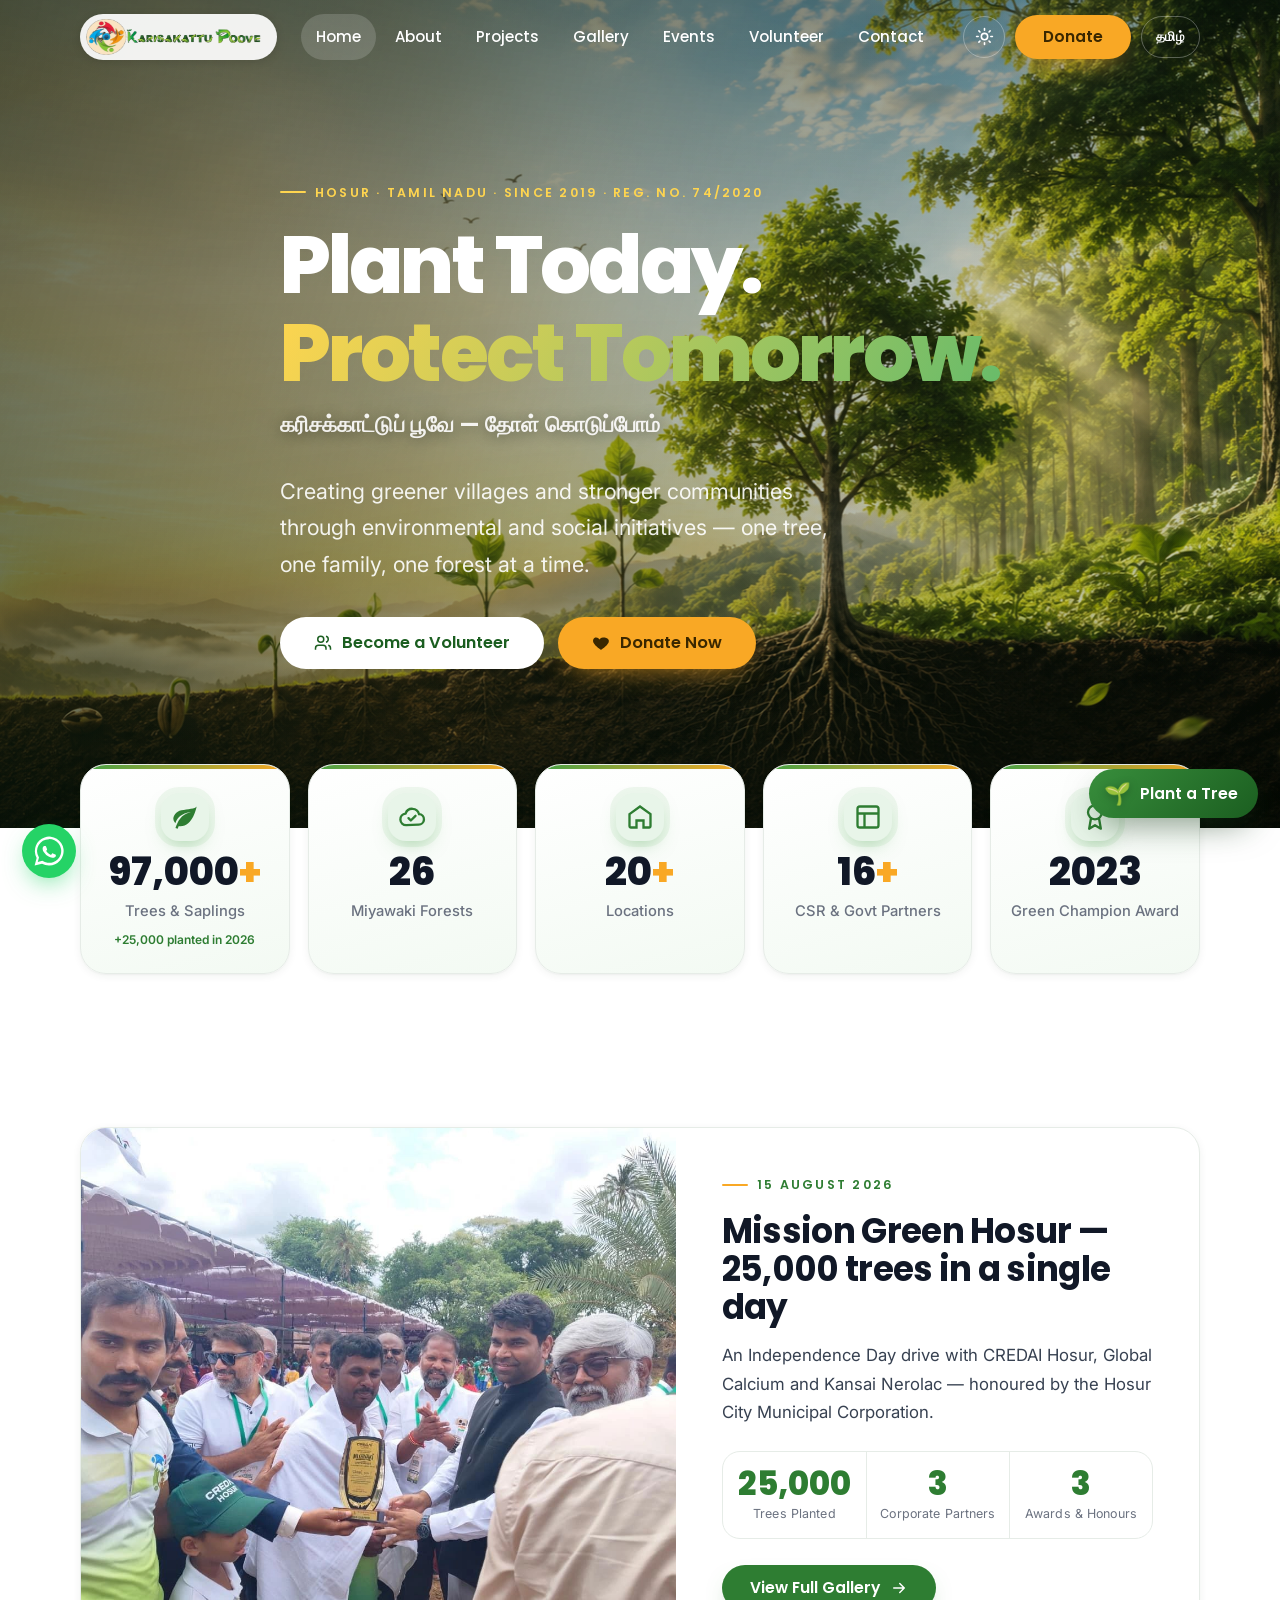
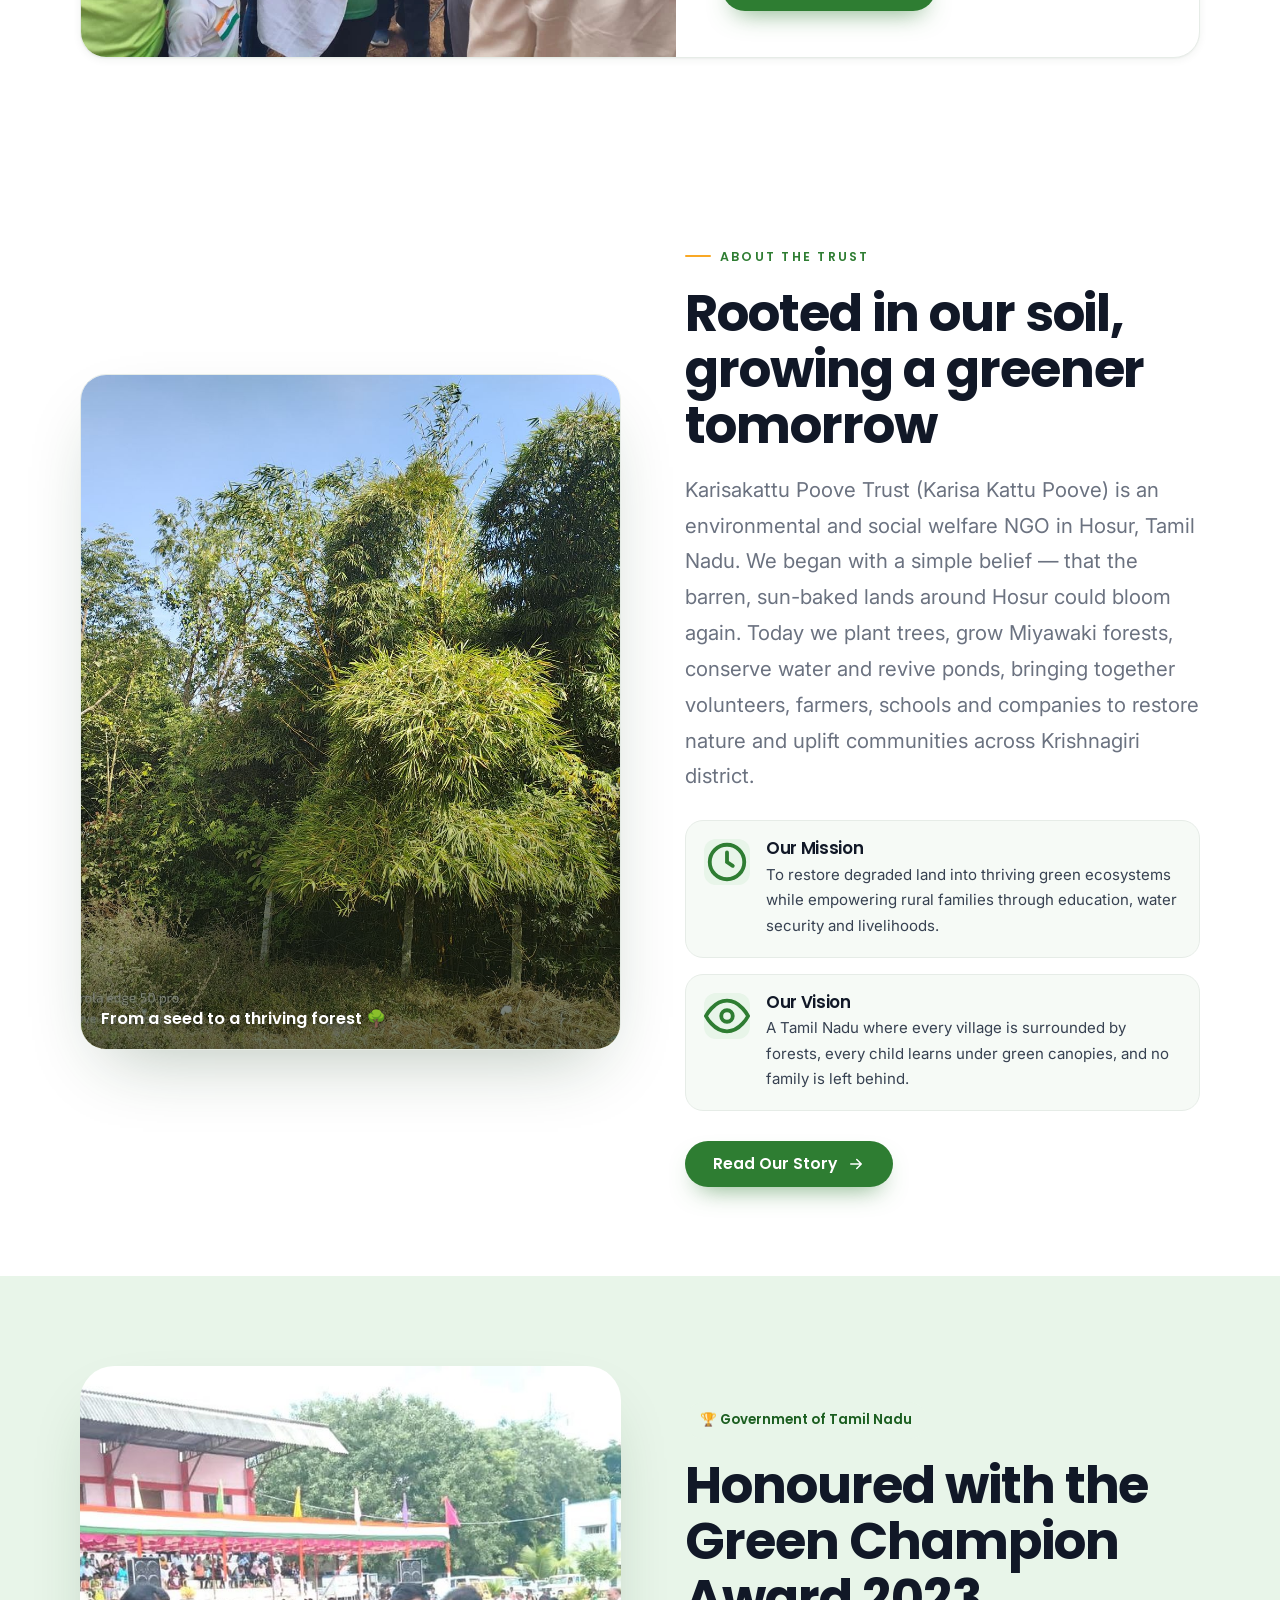
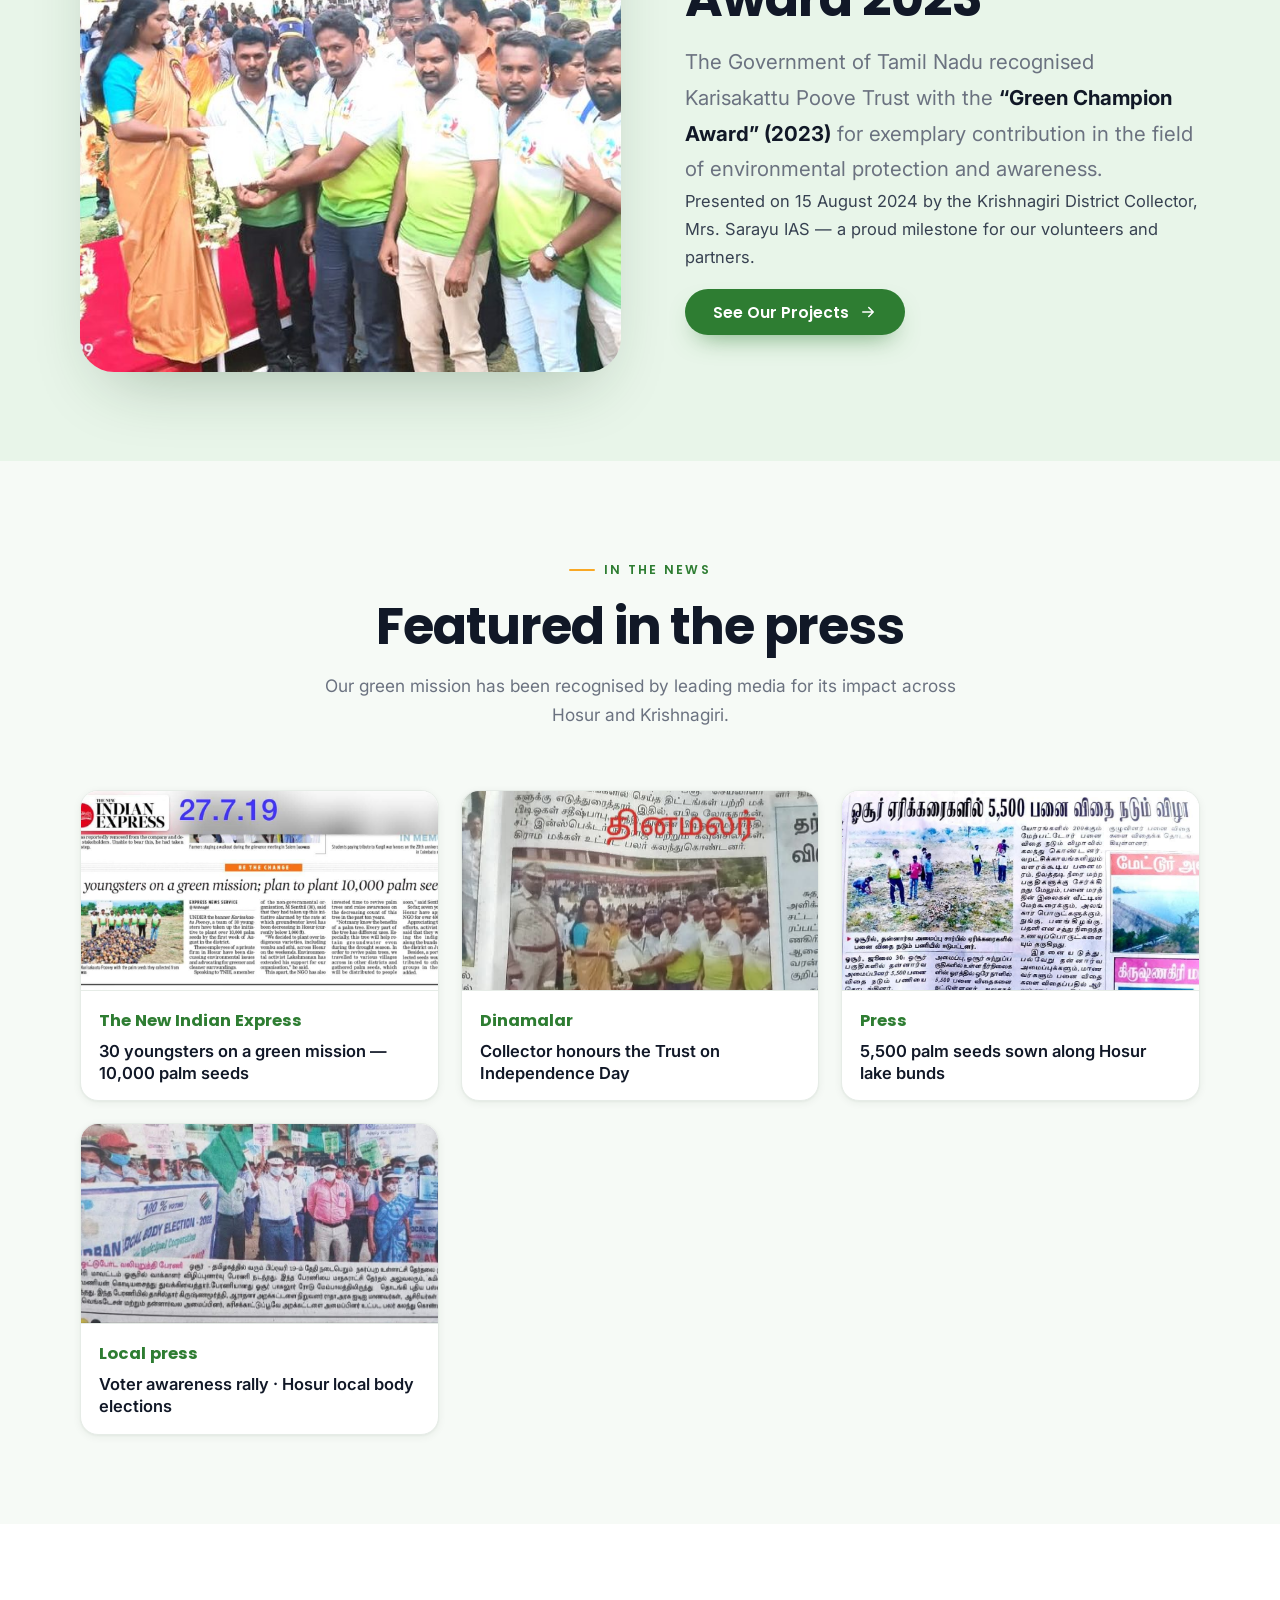
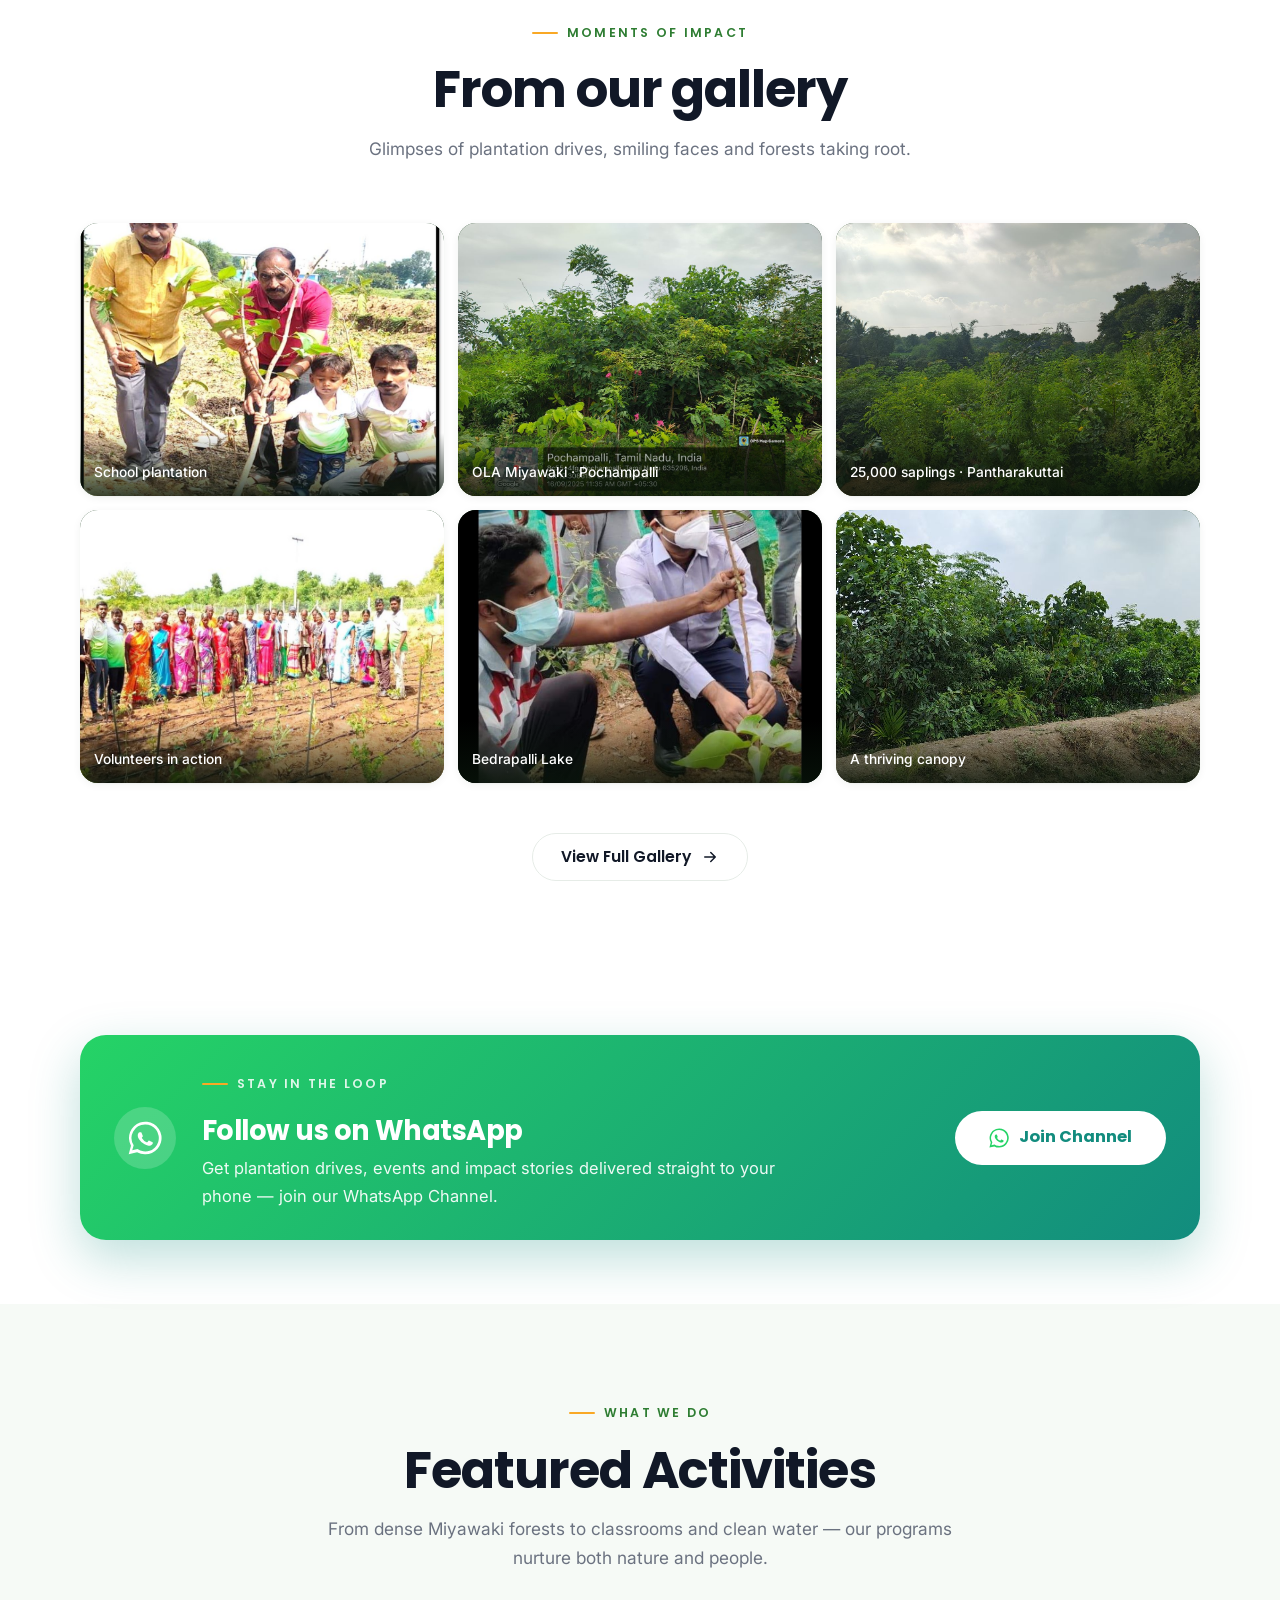
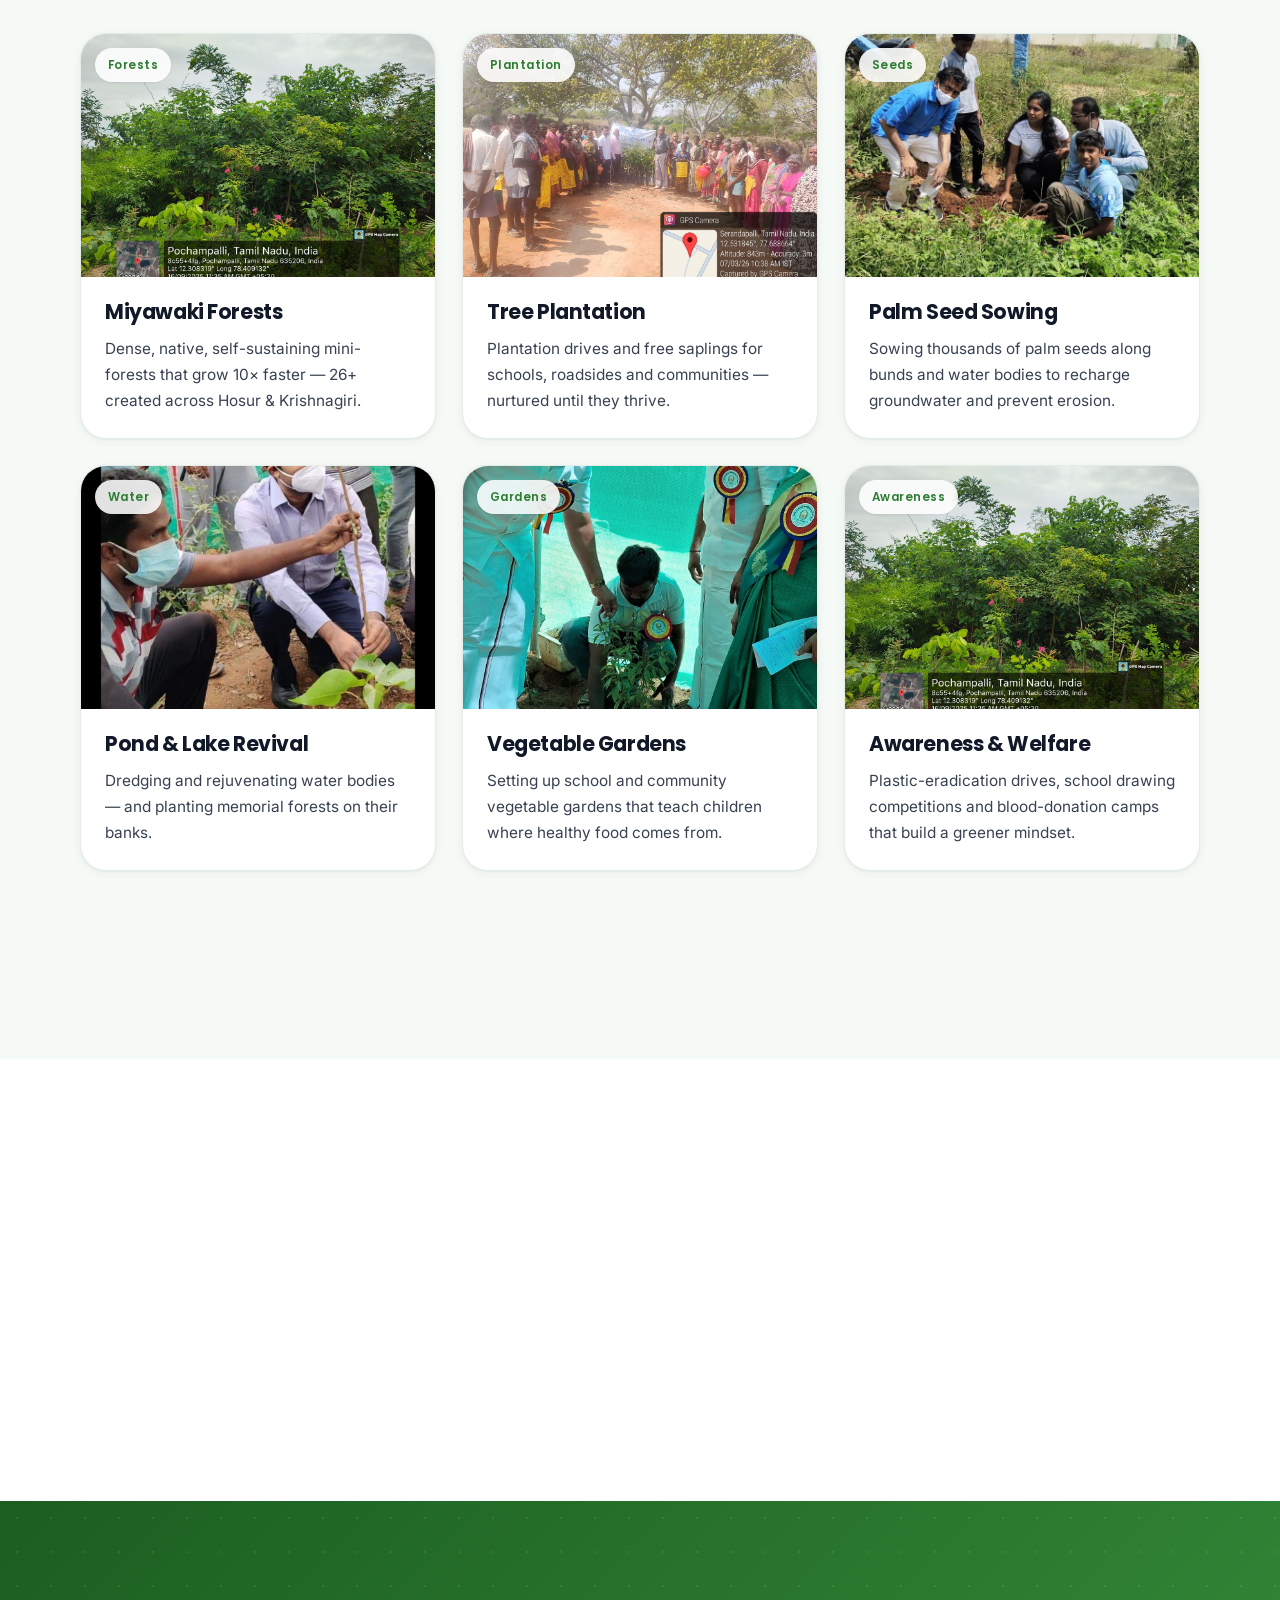
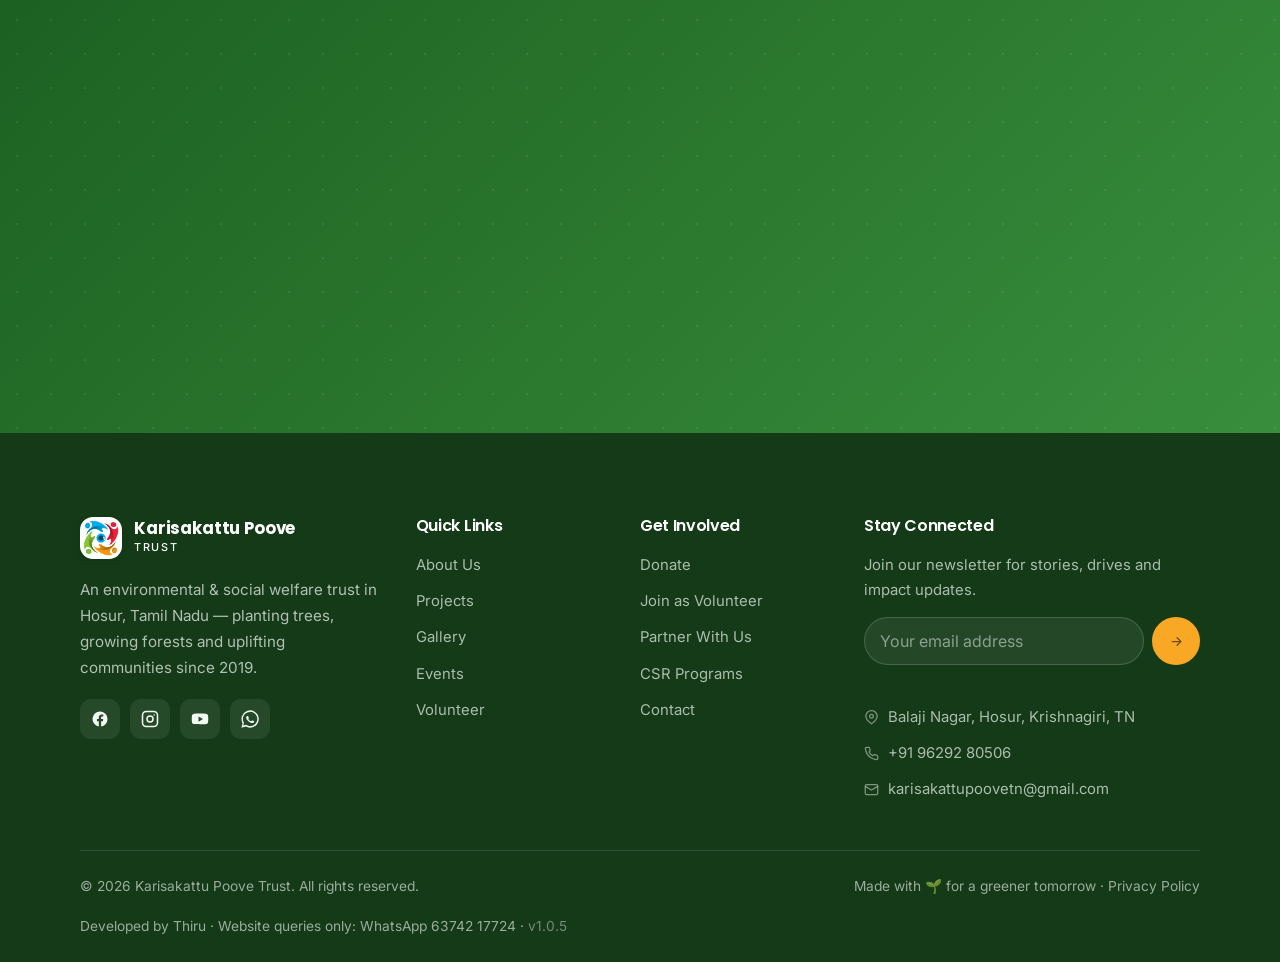
==== commit cfe4be09: "Home: cleaner spotlight stats — even 3-col card with dividers (fixes mobile 2+1 wrap) Stats were a f" ====
--- a/index.html
+++ b/index.html
@@ -51,7 +51,7 @@
   <link rel="icon" type="image/png" sizes="32x32" href="images/favicon-32x32.png">
   <link rel="icon" type="image/png" sizes="16x16" href="images/favicon-16x16.png">
   <link rel="apple-touch-icon" href="images/apple-touch-icon.png">
-  <link rel="stylesheet" href="css/style.css?v=126">
+  <link rel="stylesheet" href="css/style.css?v=127">
   <style>
     /* ===== About photo — cinematic reveal (fade in + slow zoom) ===== */
     .reveal-photo {
--- a/css/style.css
+++ b/css/style.css
@@ -1110,14 +1110,26 @@
 .spotlight-body{padding:clamp(28px,4vw,46px);display:flex;flex-direction:column;justify-content:center}
 .spotlight-body h2{margin-bottom:14px;font-size:clamp(1.55rem,3vw,2.15rem)}
 .spotlight-body p{margin-bottom:22px;font-size:1.05rem}
-.spotlight-stats{display:flex;flex-wrap:wrap;gap:clamp(22px,4vw,44px);margin:0 0 24px}
-.spotlight-stats .ss{display:flex;flex-direction:column}
-.spotlight-stats b{font-family:var(--ff-display);font-weight:800;font-size:clamp(1.6rem,3vw,2.15rem);line-height:1;color:var(--green-700);font-variant-numeric:tabular-nums}
+.spotlight-stats{
+  display:grid;grid-template-columns:repeat(3,1fr);gap:0;margin:2px 0 26px;
+  border:1px solid var(--line);border-radius:var(--r-md);overflow:hidden;
+}
+.spotlight-stats .ss{
+  display:flex;flex-direction:column;align-items:center;justify-content:center;
+  text-align:center;padding:16px 8px;
+}
+.spotlight-stats .ss + .ss{border-left:1px solid var(--line)}
+.spotlight-stats b{font-family:var(--ff-display);font-weight:800;font-size:clamp(1.5rem,2.6vw,2.05rem);line-height:1;color:var(--green-700);font-variant-numeric:tabular-nums}
 [data-theme="dark"] .spotlight-stats b{color:var(--green-400)}
-.spotlight-stats span{margin-top:5px;font-size:.84rem;color:var(--muted);letter-spacing:.01em}
+.spotlight-stats span{margin-top:6px;font-size:.78rem;color:var(--muted);letter-spacing:.01em;line-height:1.25}
+.spotlight-body .btn{align-self:flex-start}
 @media (max-width:800px){
   .spotlight{grid-template-columns:1fr}
   .spotlight-media img{aspect-ratio:16/10;min-height:0}
+  .spotlight-body{padding:26px 22px}
+  .spotlight-stats b{font-size:1.45rem}
+  .spotlight-stats span{font-size:.7rem}
+  .spotlight-body .btn{align-self:stretch;justify-content:center}
 }
 
 .home-photos{display:grid;grid-template-columns:repeat(3,1fr);gap:14px}
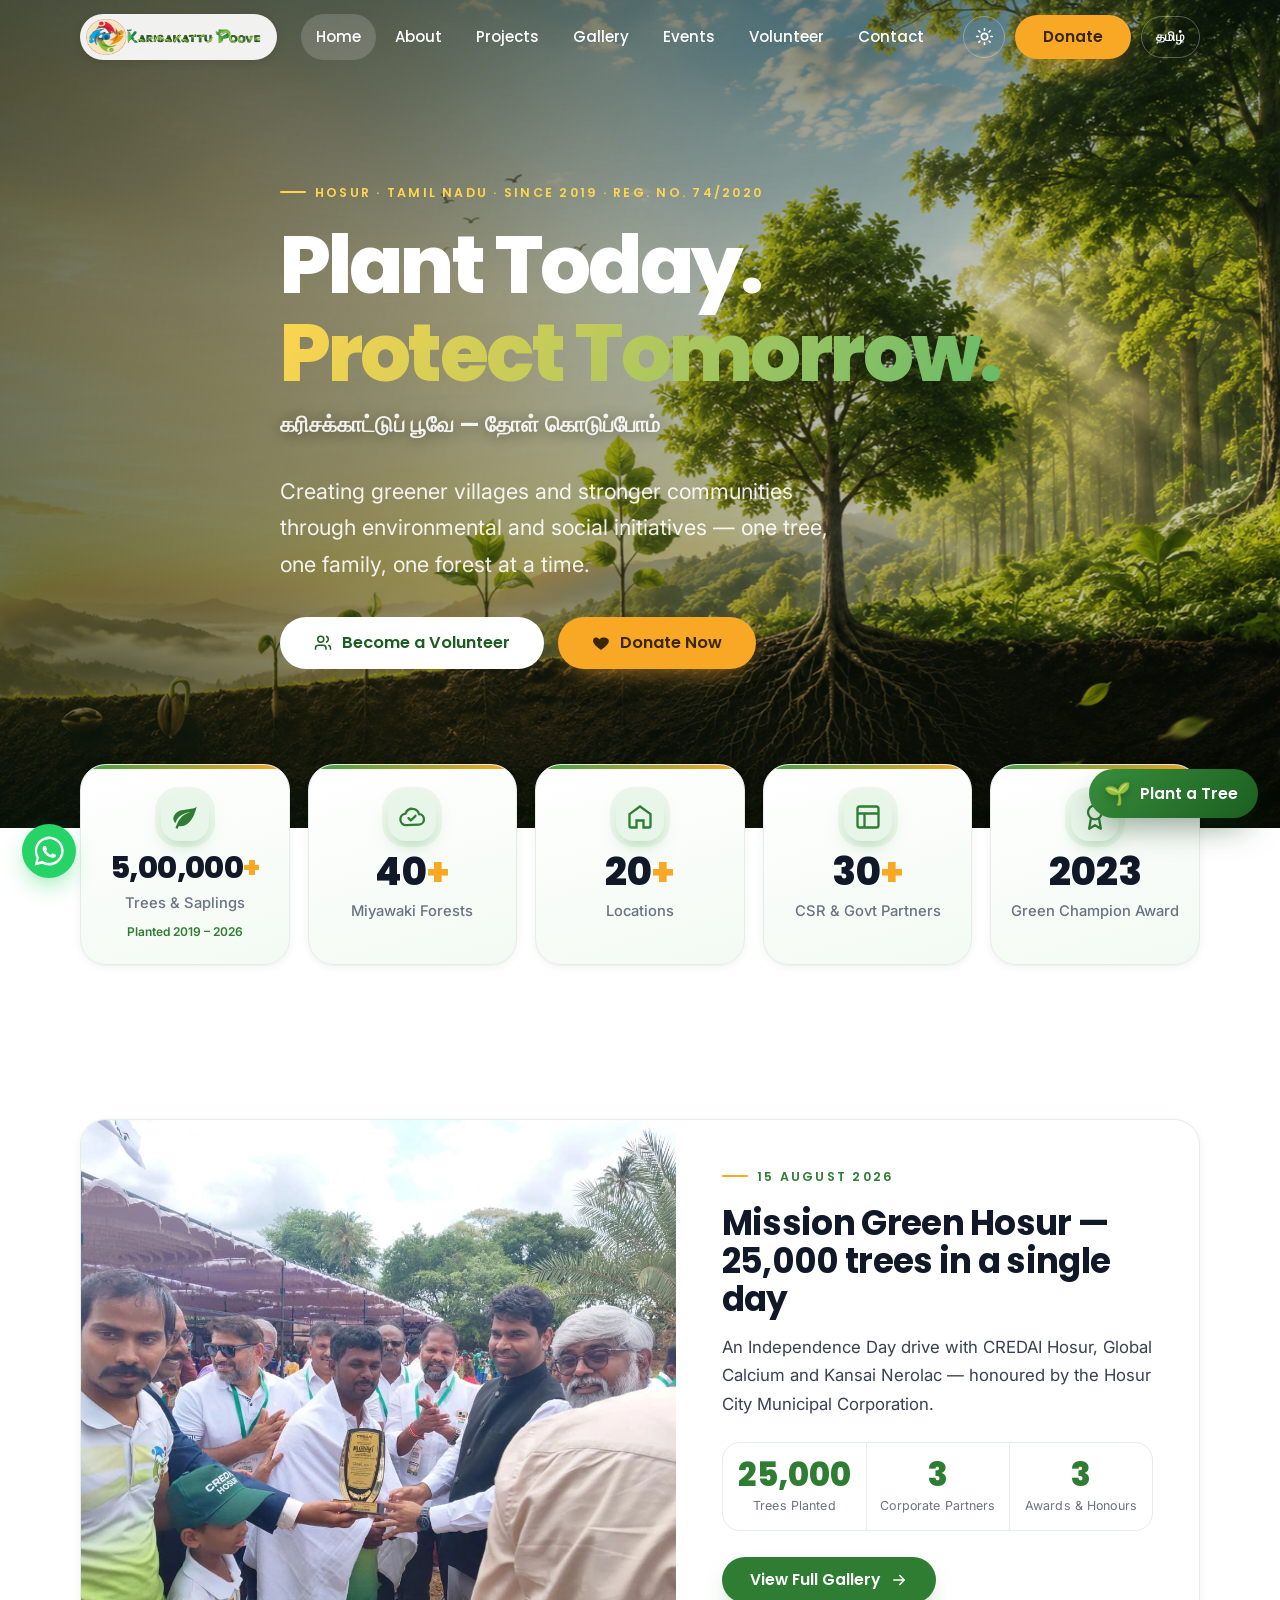
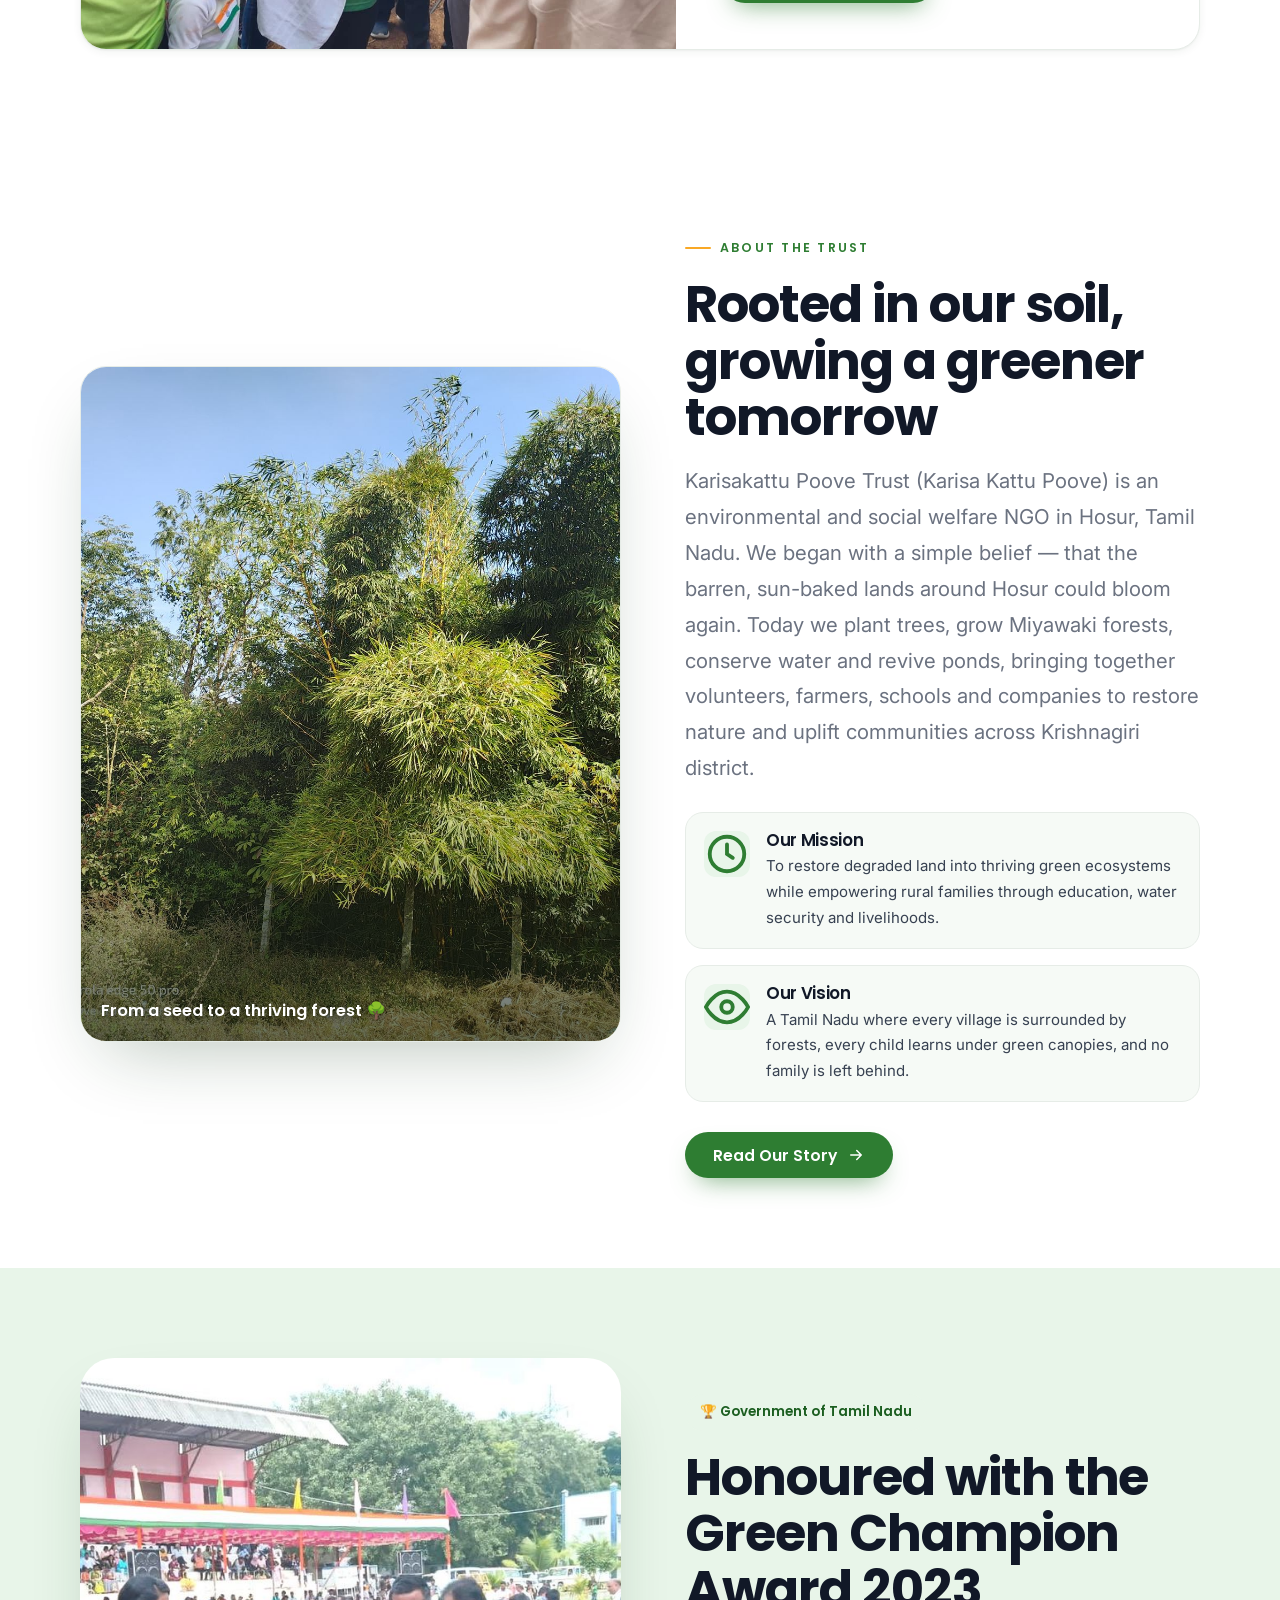
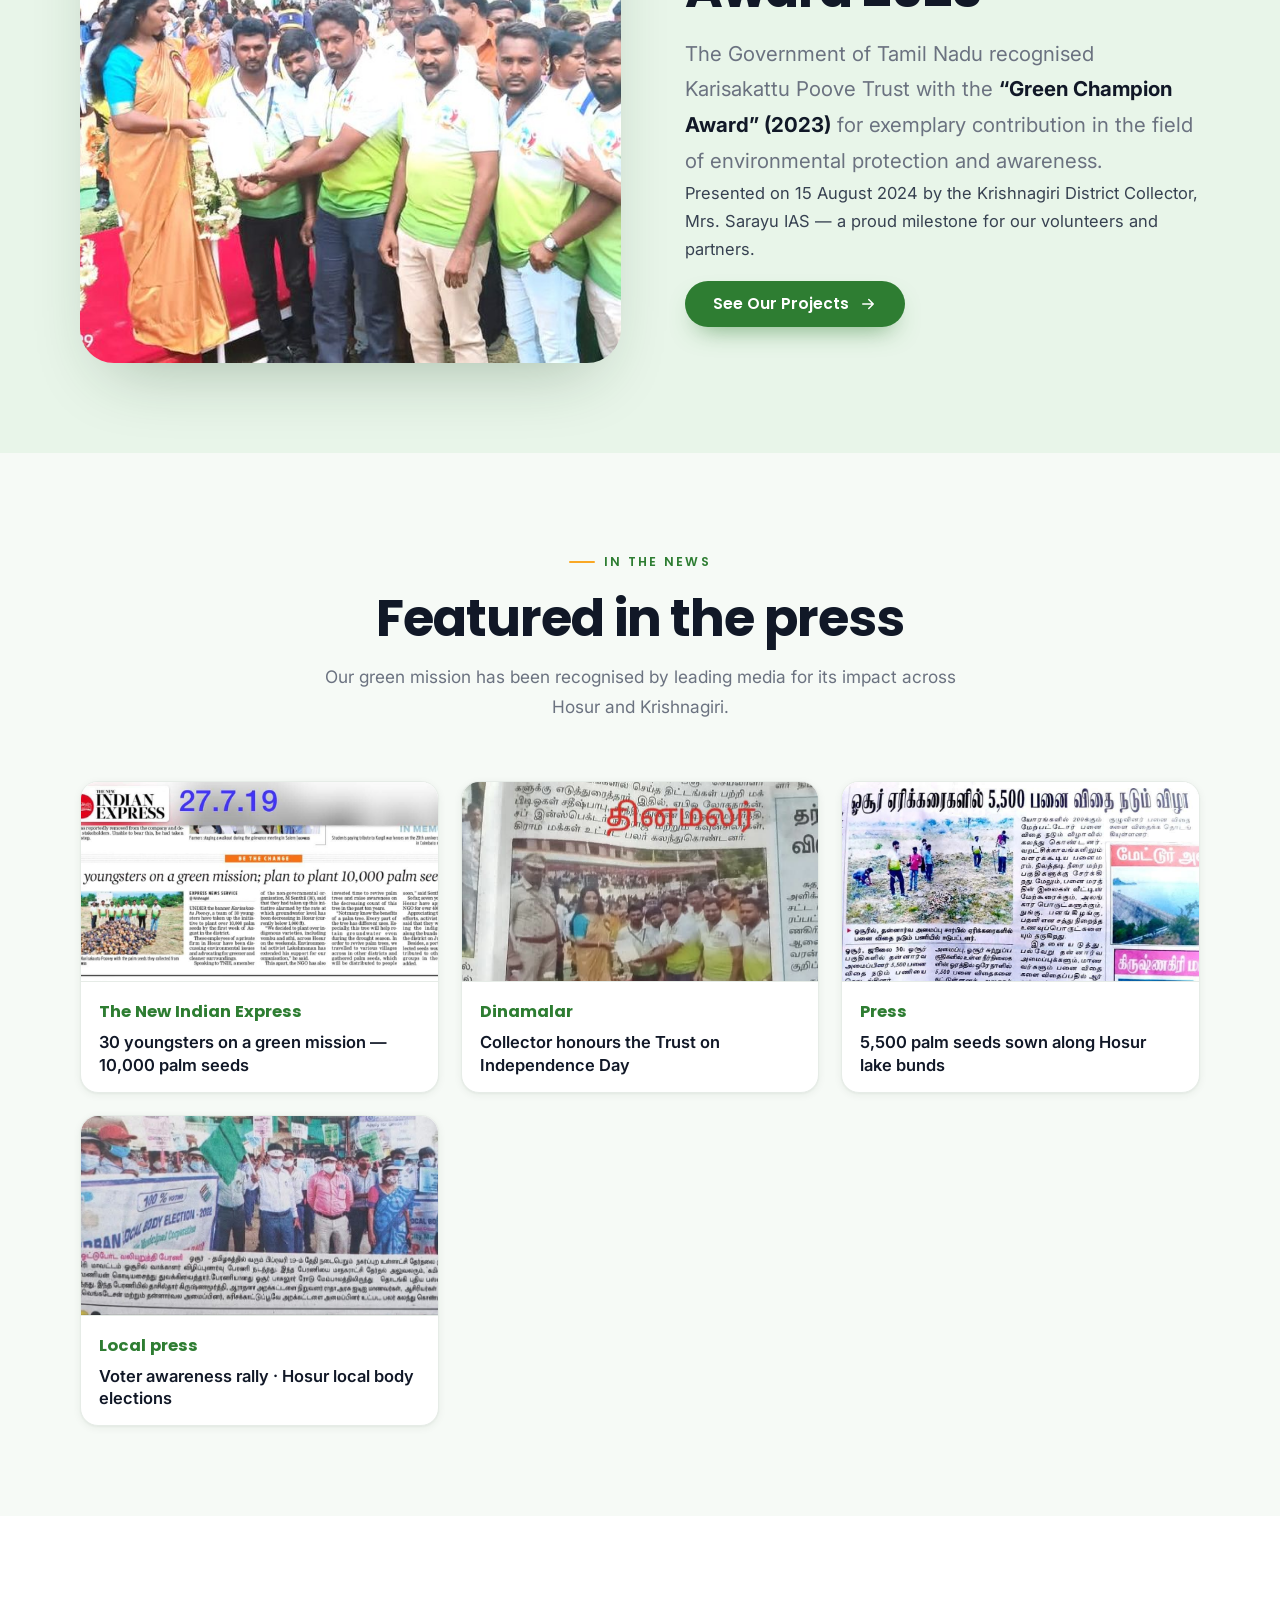
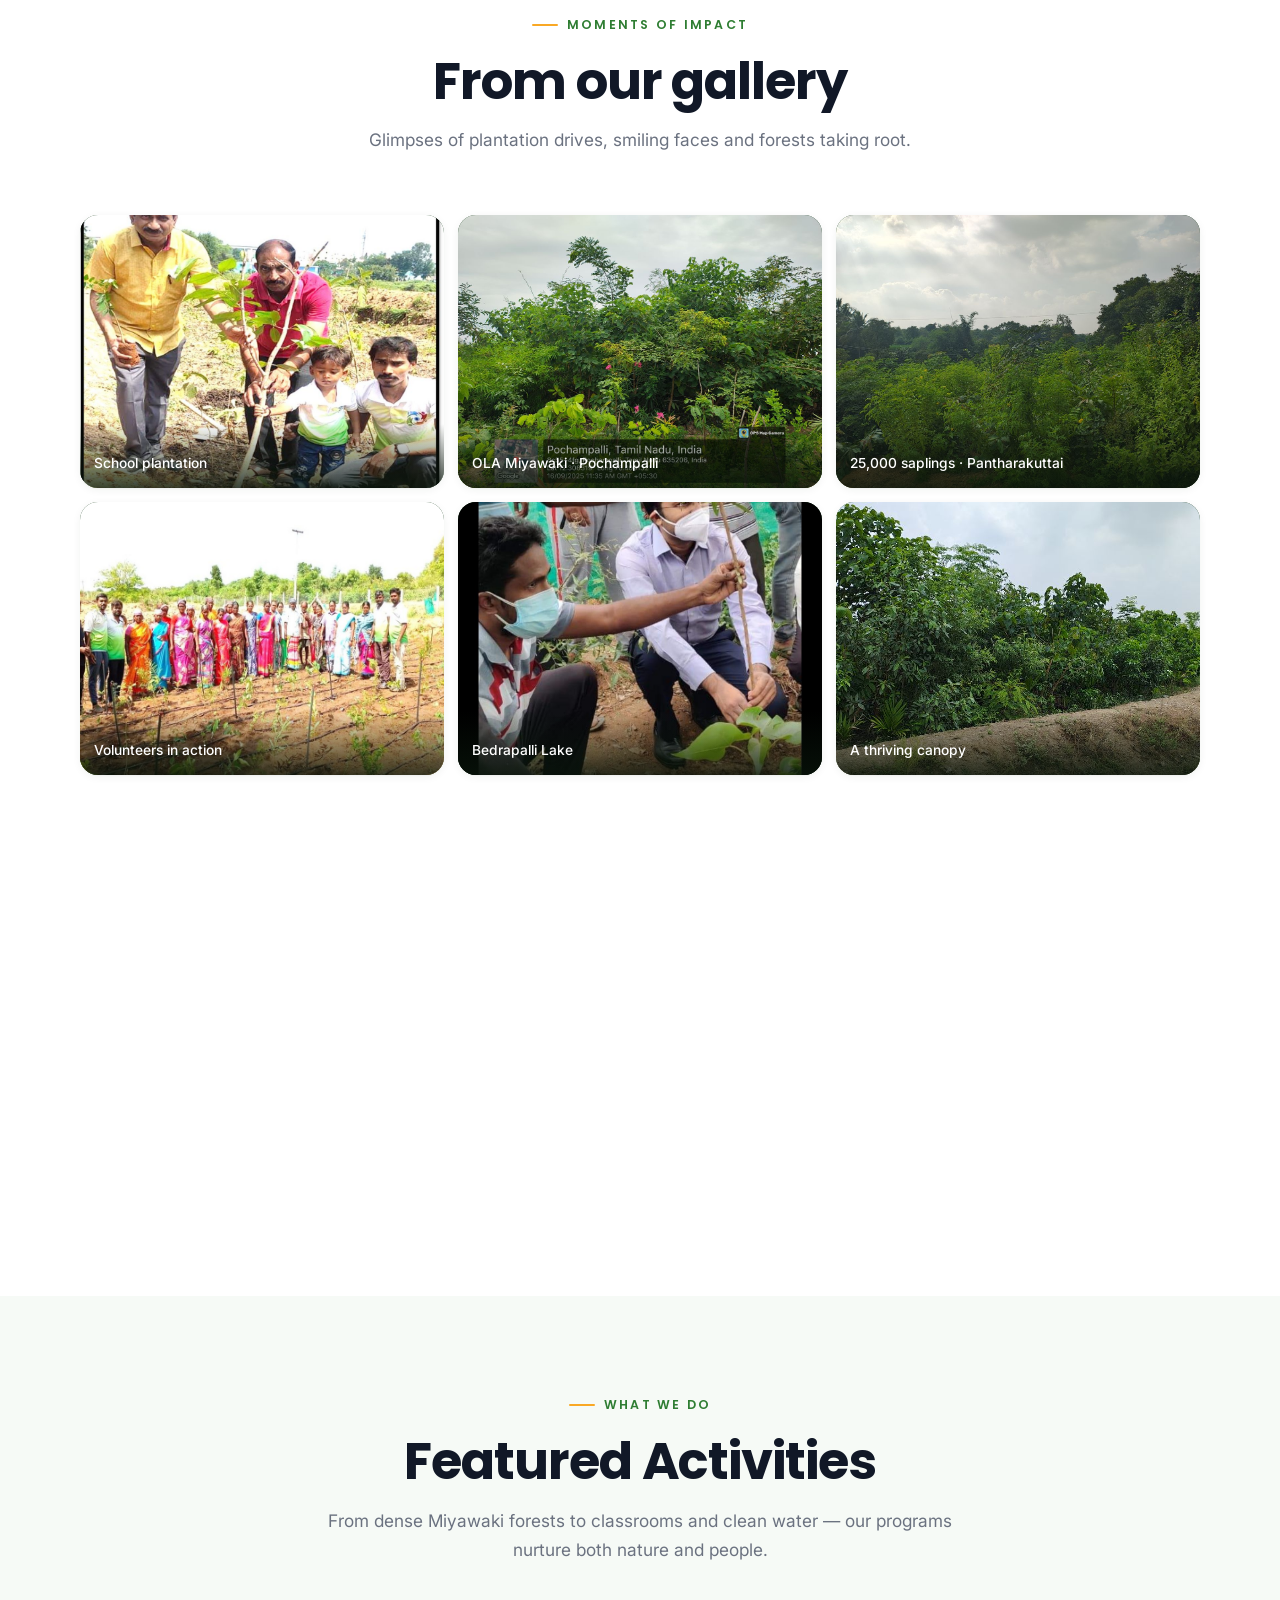
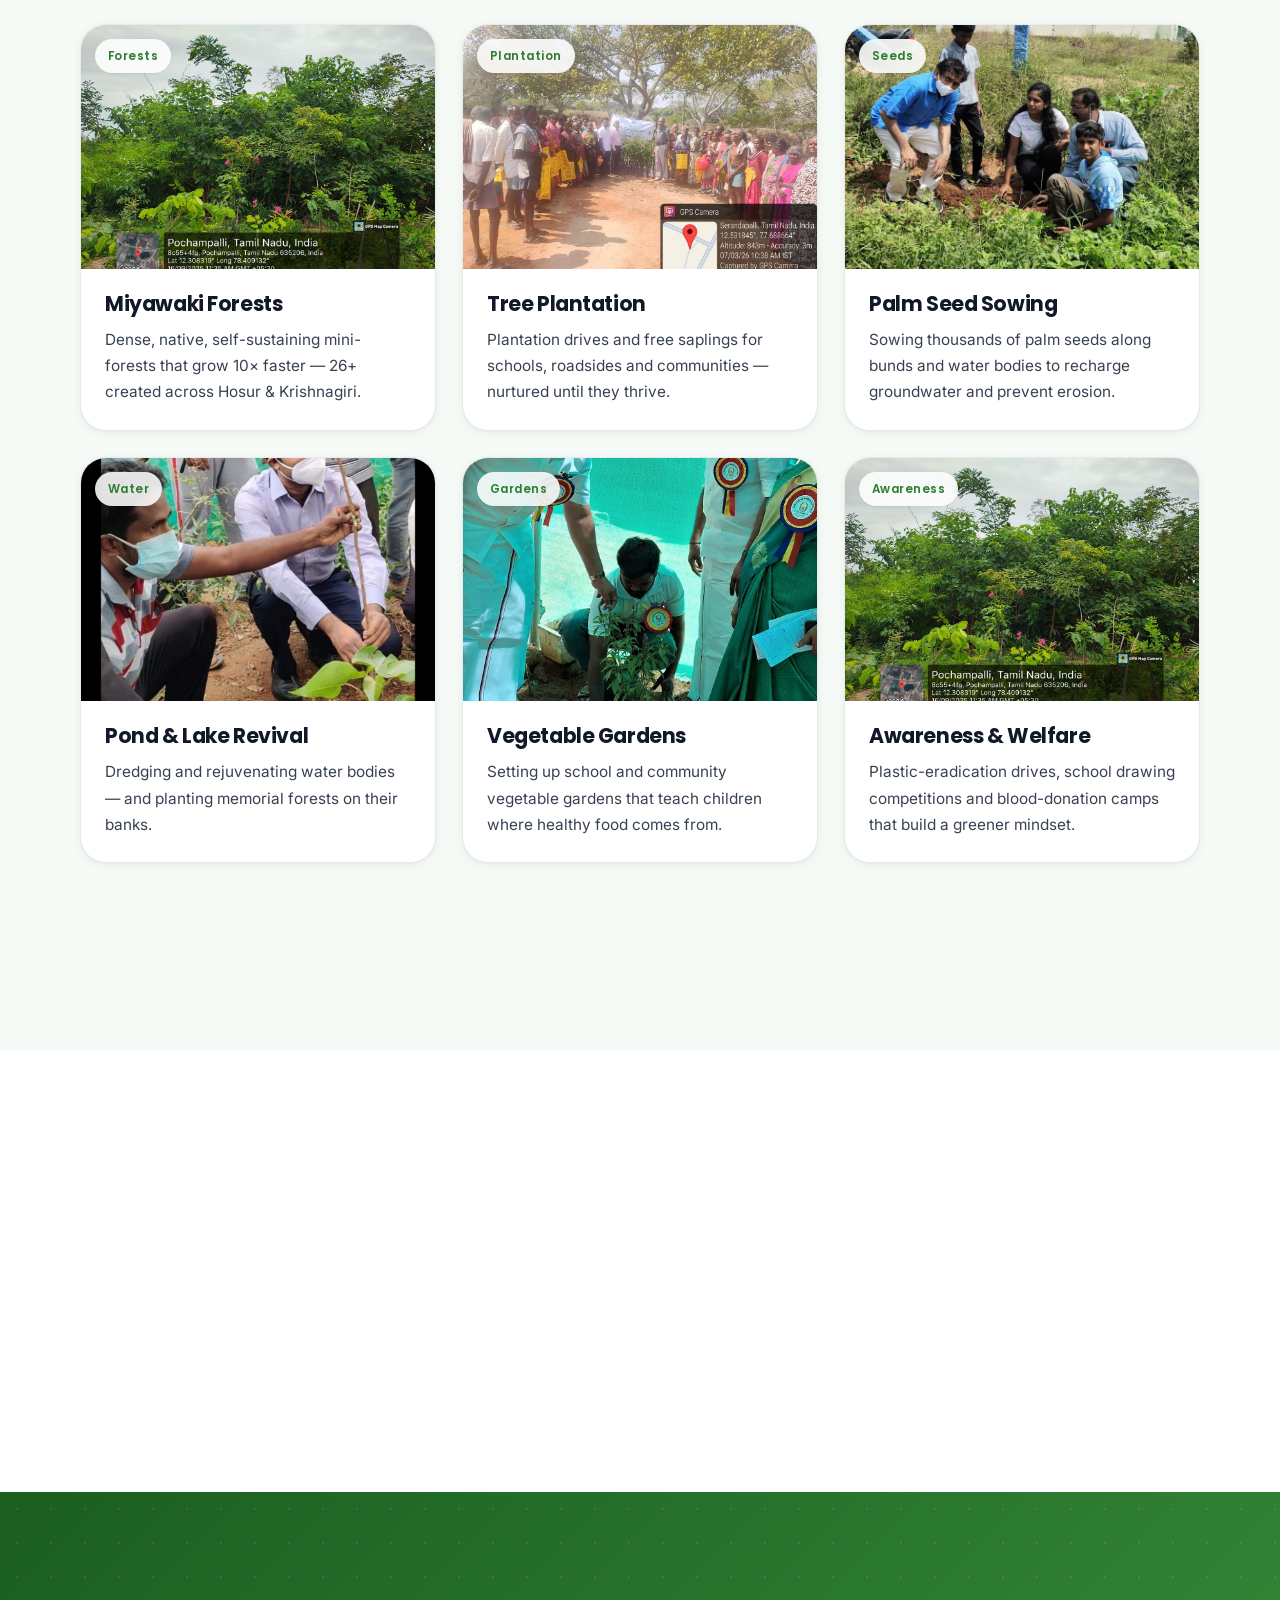
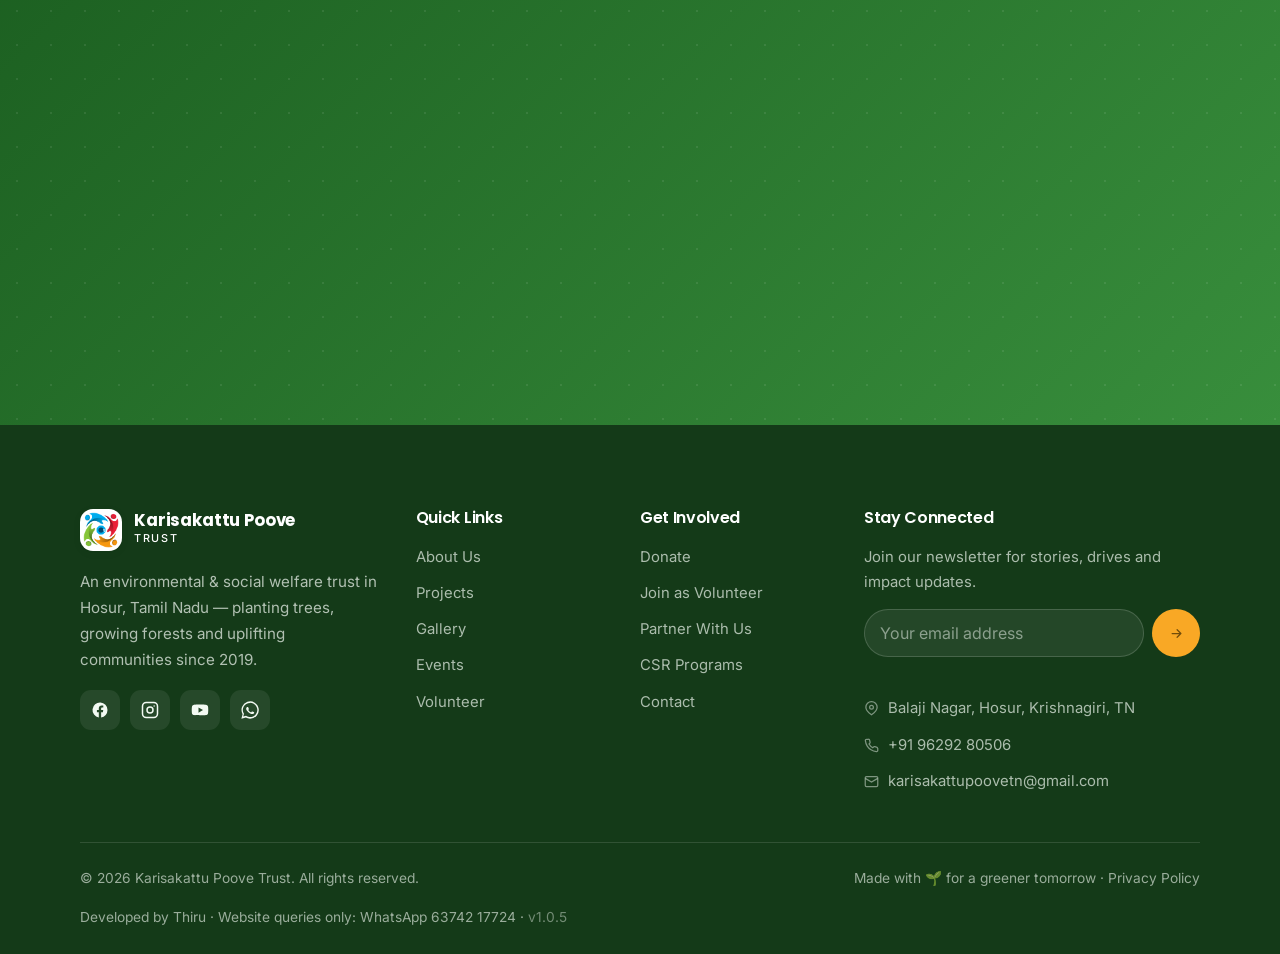
==== commit 0d28ab7a: "Stats: 5 lakh+ trees (2019-2026), 40+ forests, 30+ partners Update the impact spotlight across home," ====
--- a/index.html
+++ b/index.html
@@ -51,7 +51,7 @@
   <link rel="icon" type="image/png" sizes="32x32" href="images/favicon-32x32.png">
   <link rel="icon" type="image/png" sizes="16x16" href="images/favicon-16x16.png">
   <link rel="apple-touch-icon" href="images/apple-touch-icon.png">
-  <link rel="stylesheet" href="css/style.css?v=127">
+  <link rel="stylesheet" href="css/style.css?v=128">
   <style>
     /* ===== About photo — cinematic reveal (fade in + slow zoom) ===== */
     .reveal-photo {
@@ -149,7 +149,7 @@
   "keywords": "tree plantation Hosur, plant trees, Miyawaki forest Tamil Nadu, environmental NGO Hosur, water conservation, volunteer, donate, CSR plantation, Green Champion Award",
   "url": "https://karisakattupoovetrust.org/",
   "logo": "https://karisakattupoovetrust.org/images/icon-512.png",
-  "description": "Award-winning environmental NGO in Hosur, Tamil Nadu — creator of 26+ Miyawaki forests and 97,000+ trees, recipient of the Government of Tamil Nadu Green Champion Award 2023.",
+  "description": "Award-winning environmental NGO in Hosur, Tamil Nadu — creator of 40+ Miyawaki forests and 5 lakh+ trees planted since 2019, recipient of the Government of Tamil Nadu Green Champion Award 2023.",
   "foundingDate": "2019",
   "email": "karisakattupoovetn@gmail.com",
   "telephone": "+91-96292-80506",
@@ -263,16 +263,16 @@
                   <path
                     d="M17 8C8 10 5.9 16.17 3.82 21.34l1.89.66.95-2.3c.48.17.98.3 1.34.3C19 20 22 3 22 3c-1 2-8 2.25-13 3.25S2 11.5 2 13.5s1.75 3.75 1.75 3.75C7 8 17 8 17 8z" />
                 </svg></div>
-              <div class="num"><span data-count="97000">0</span><span class="plus">+</span></div>
+              <div class="num num-wide"><span data-count="500000">0</span><span class="plus">+</span></div>
               <div class="lbl">Trees &amp; Saplings</div>
-              <div class="stat-note">+25,000 planted in 2026</div>
+              <div class="stat-note">Planted 2019 – 2026</div>
             </div>
             <div class="stat-card" data-reveal data-delay="1">
               <div class="ico"><svg viewBox="0 0 24 24" fill="none" stroke="currentColor" stroke-width="2">
                   <path d="M7 19a5 5 0 0 1-.5-9.97A6 6 0 0 1 18 9.5a4.5 4.5 0 0 1-.5 9z" />
                   <path d="m9 13 2 2 4-4" stroke-linecap="round" stroke-linejoin="round" />
                 </svg></div>
-              <div class="num"><span data-count="26">0</span></div>
+              <div class="num"><span data-count="40">0</span><span class="plus">+</span></div>
               <div class="lbl">Miyawaki Forests</div>
             </div>
             <div class="stat-card" data-reveal data-delay="2">
@@ -287,7 +287,7 @@
                   <rect x="3" y="3" width="18" height="18" rx="2" />
                   <path d="M3 9h18M9 21V9" />
                 </svg></div>
-              <div class="num"><span data-count="16">0</span><span class="plus">+</span></div>
+              <div class="num"><span data-count="30">0</span><span class="plus">+</span></div>
               <div class="lbl">CSR &amp; Govt Partners</div>
             </div>
             <div class="stat-card" data-reveal data-delay="4">
--- a/css/style.css
+++ b/css/style.css
@@ -402,6 +402,8 @@
 .stat-card .ico svg{width:28px;height:28px}
 .stat-card .num{font-family:var(--ff-display);font-weight:800;font-size:clamp(1.9rem,3vw,2.6rem);color:var(--ink);line-height:1}
 .stat-card .num .plus{color:var(--gold-500)}
+.stat-card .num.num-wide{font-size:clamp(1.5rem,2.35vw,2.15rem);letter-spacing:-.02em;white-space:nowrap;font-variant-numeric:tabular-nums}
+
 .stat-card .lbl{margin-top:8px;color:var(--muted);font-size:.92rem;font-weight:500}
 .stat-card .stat-note{margin-top:8px;font-size:.75rem;color:var(--green-700);font-weight:600;line-height:1.35}
 [data-theme="dark"] .stat-card .stat-note{color:var(--green-400)}
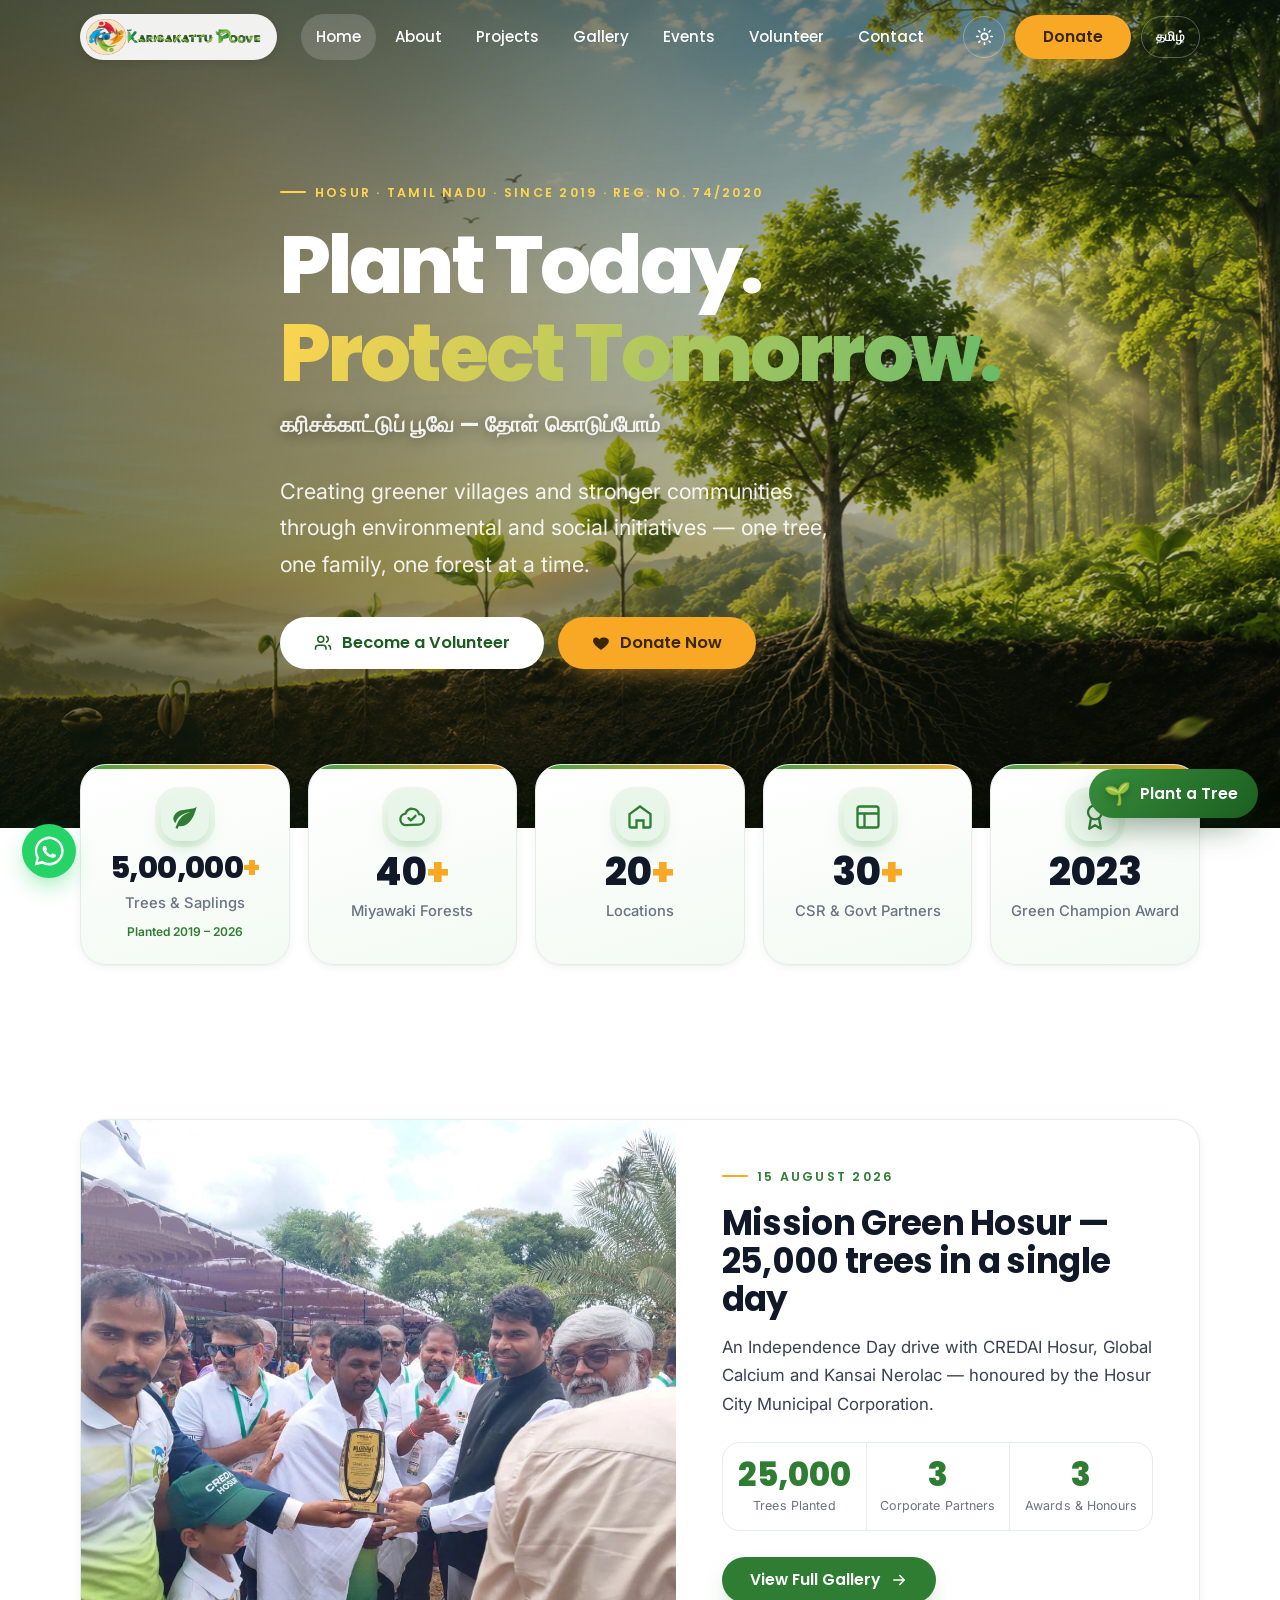
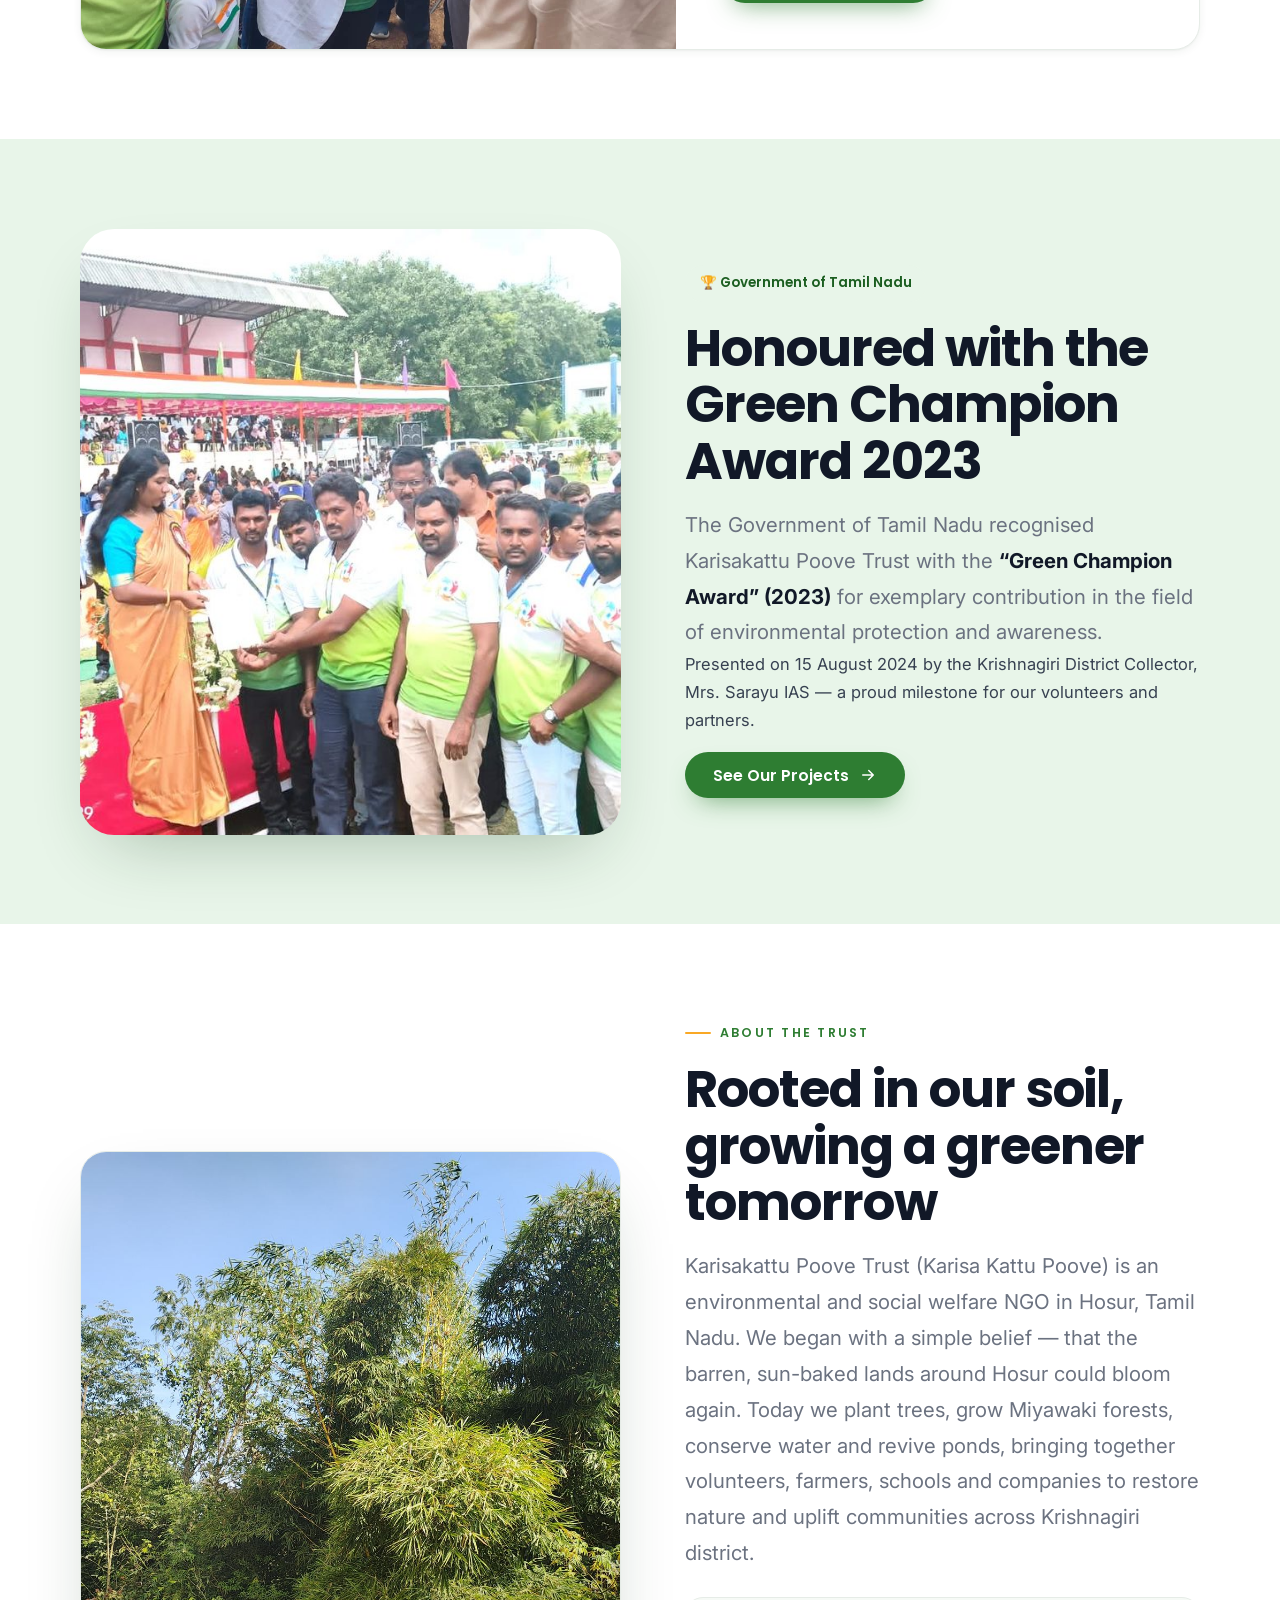
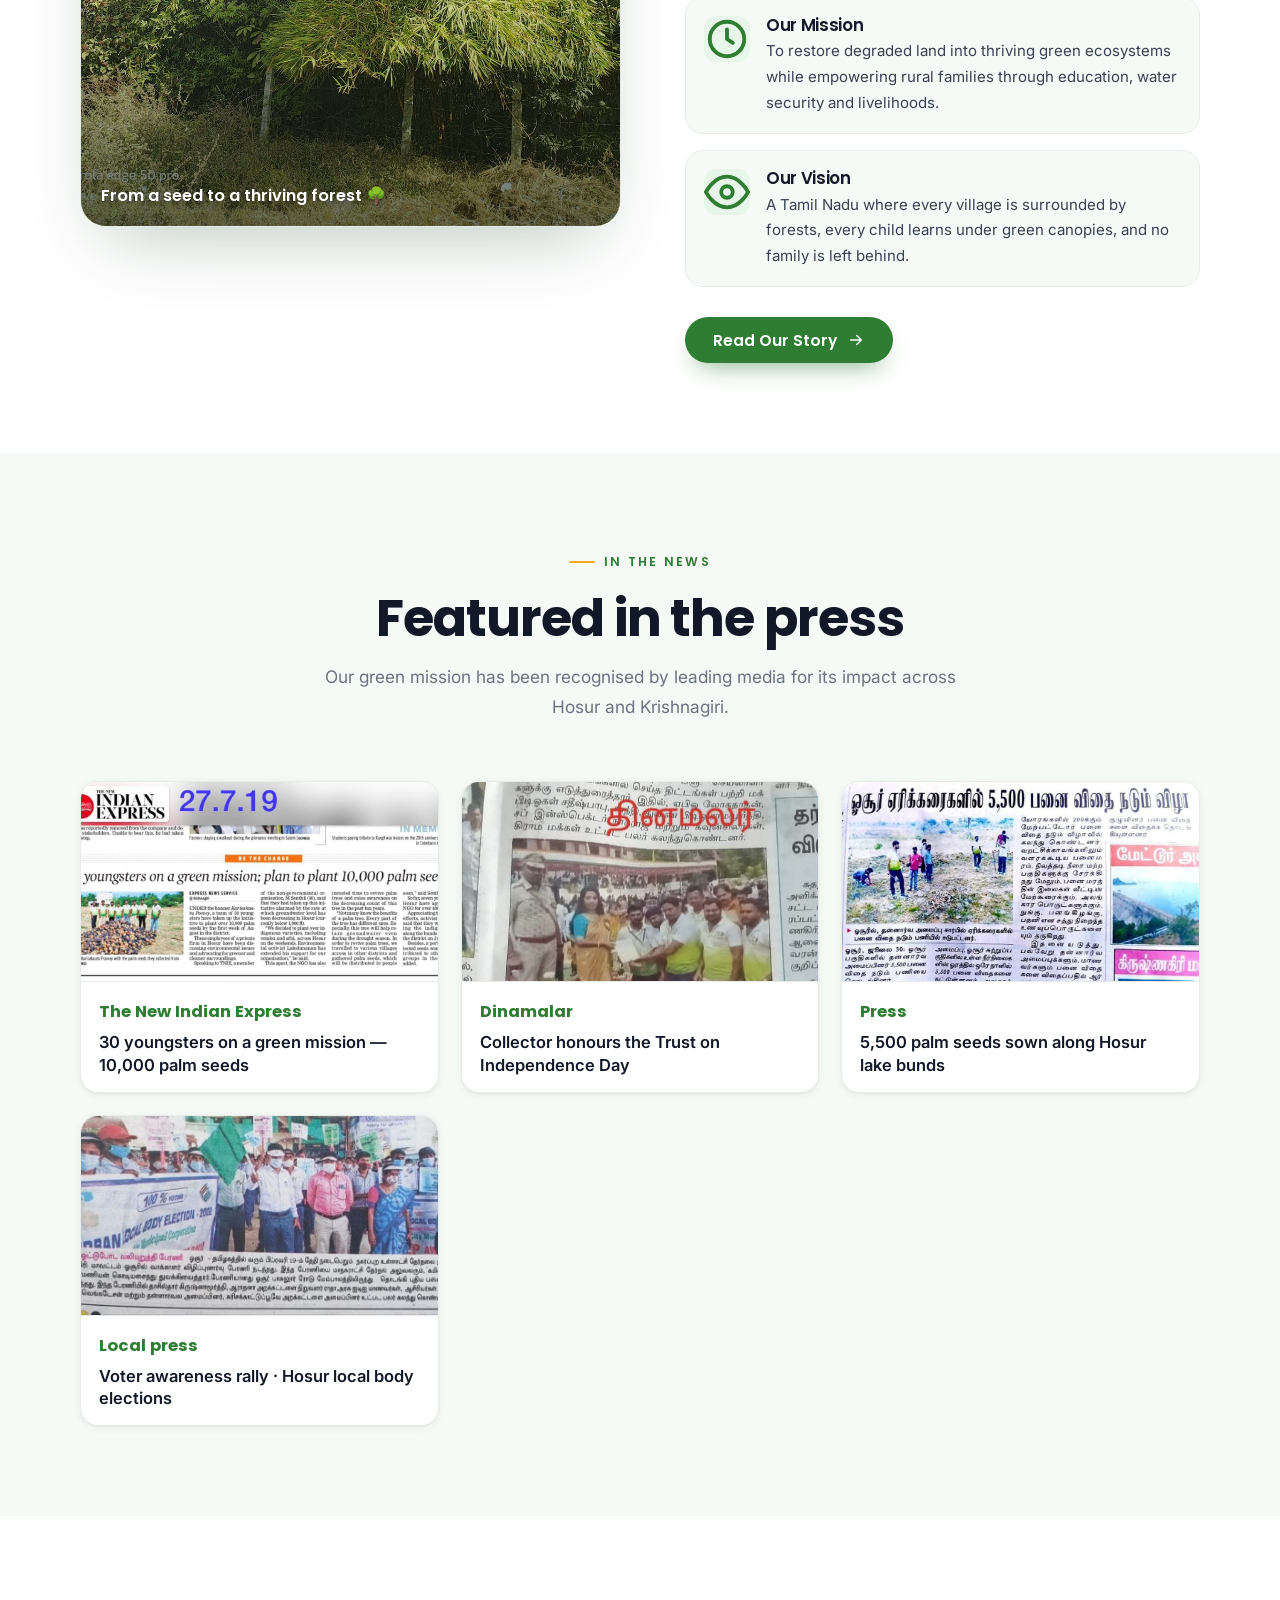
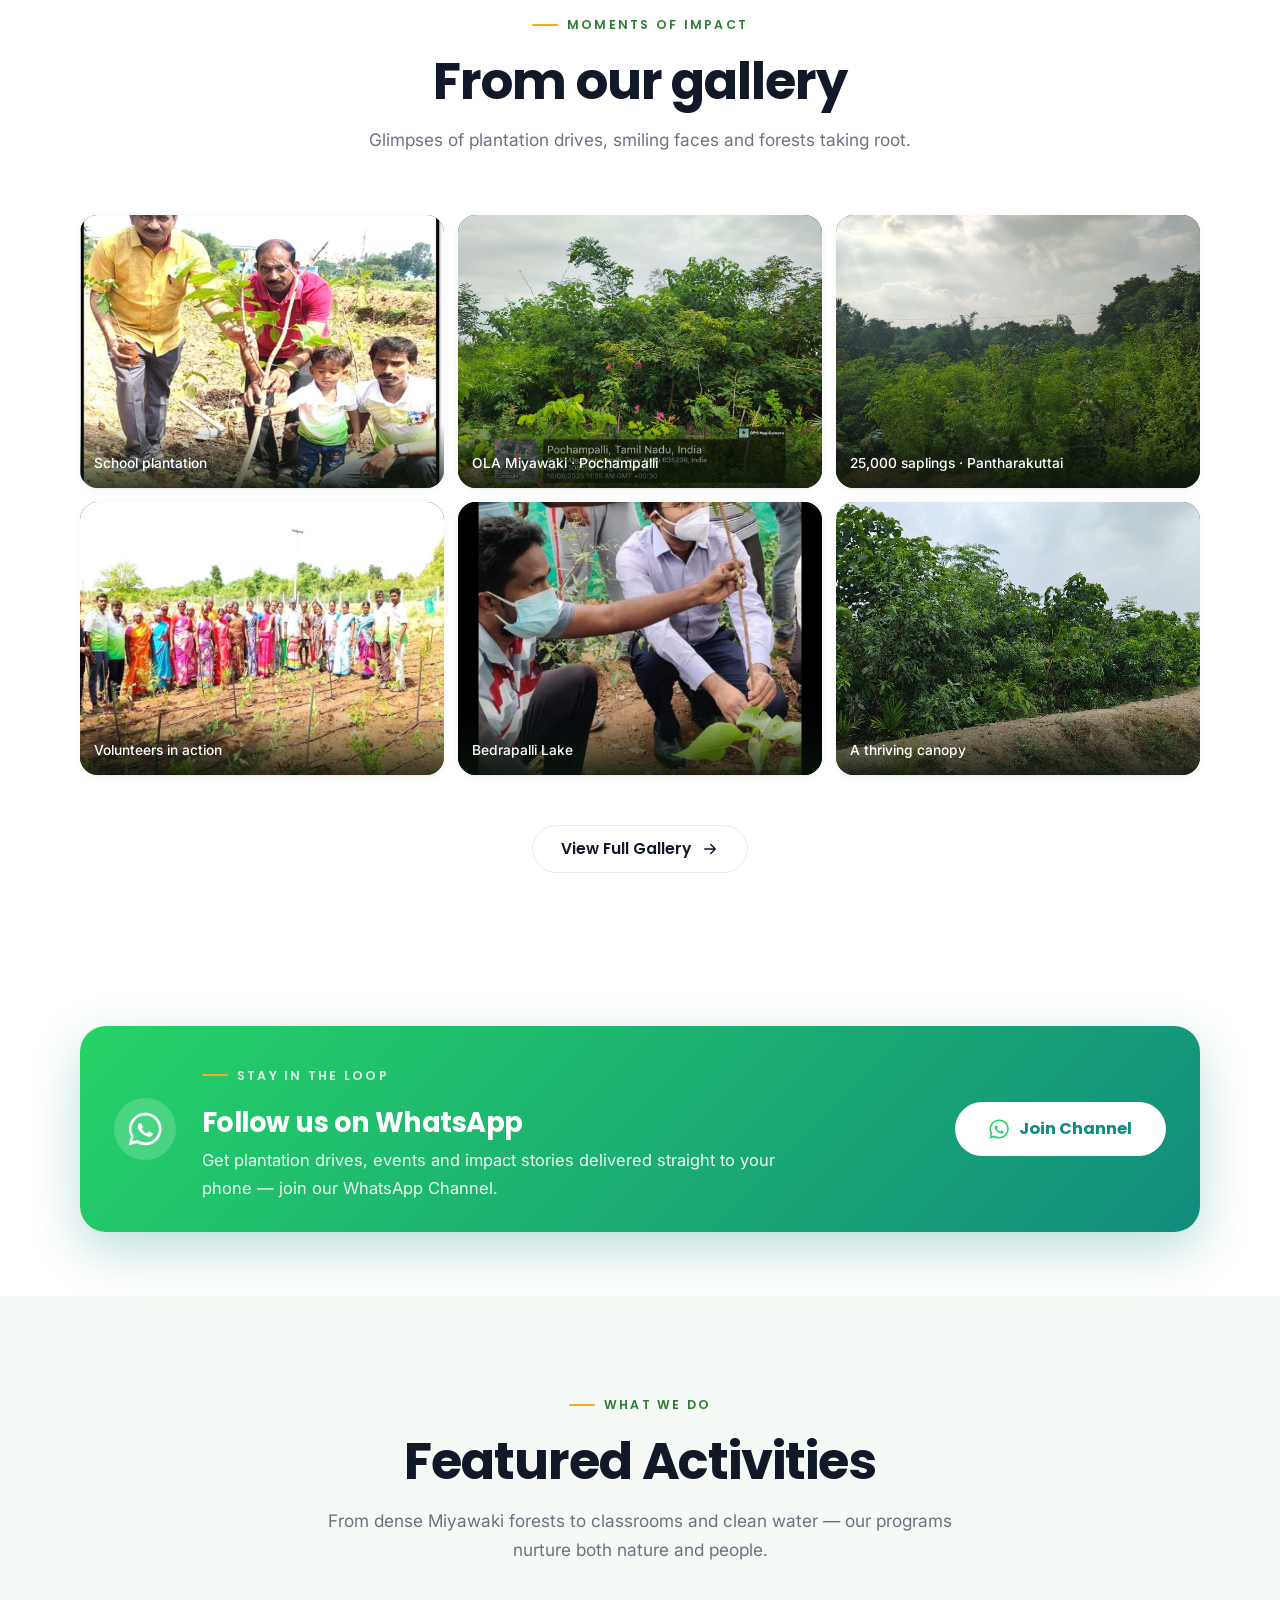
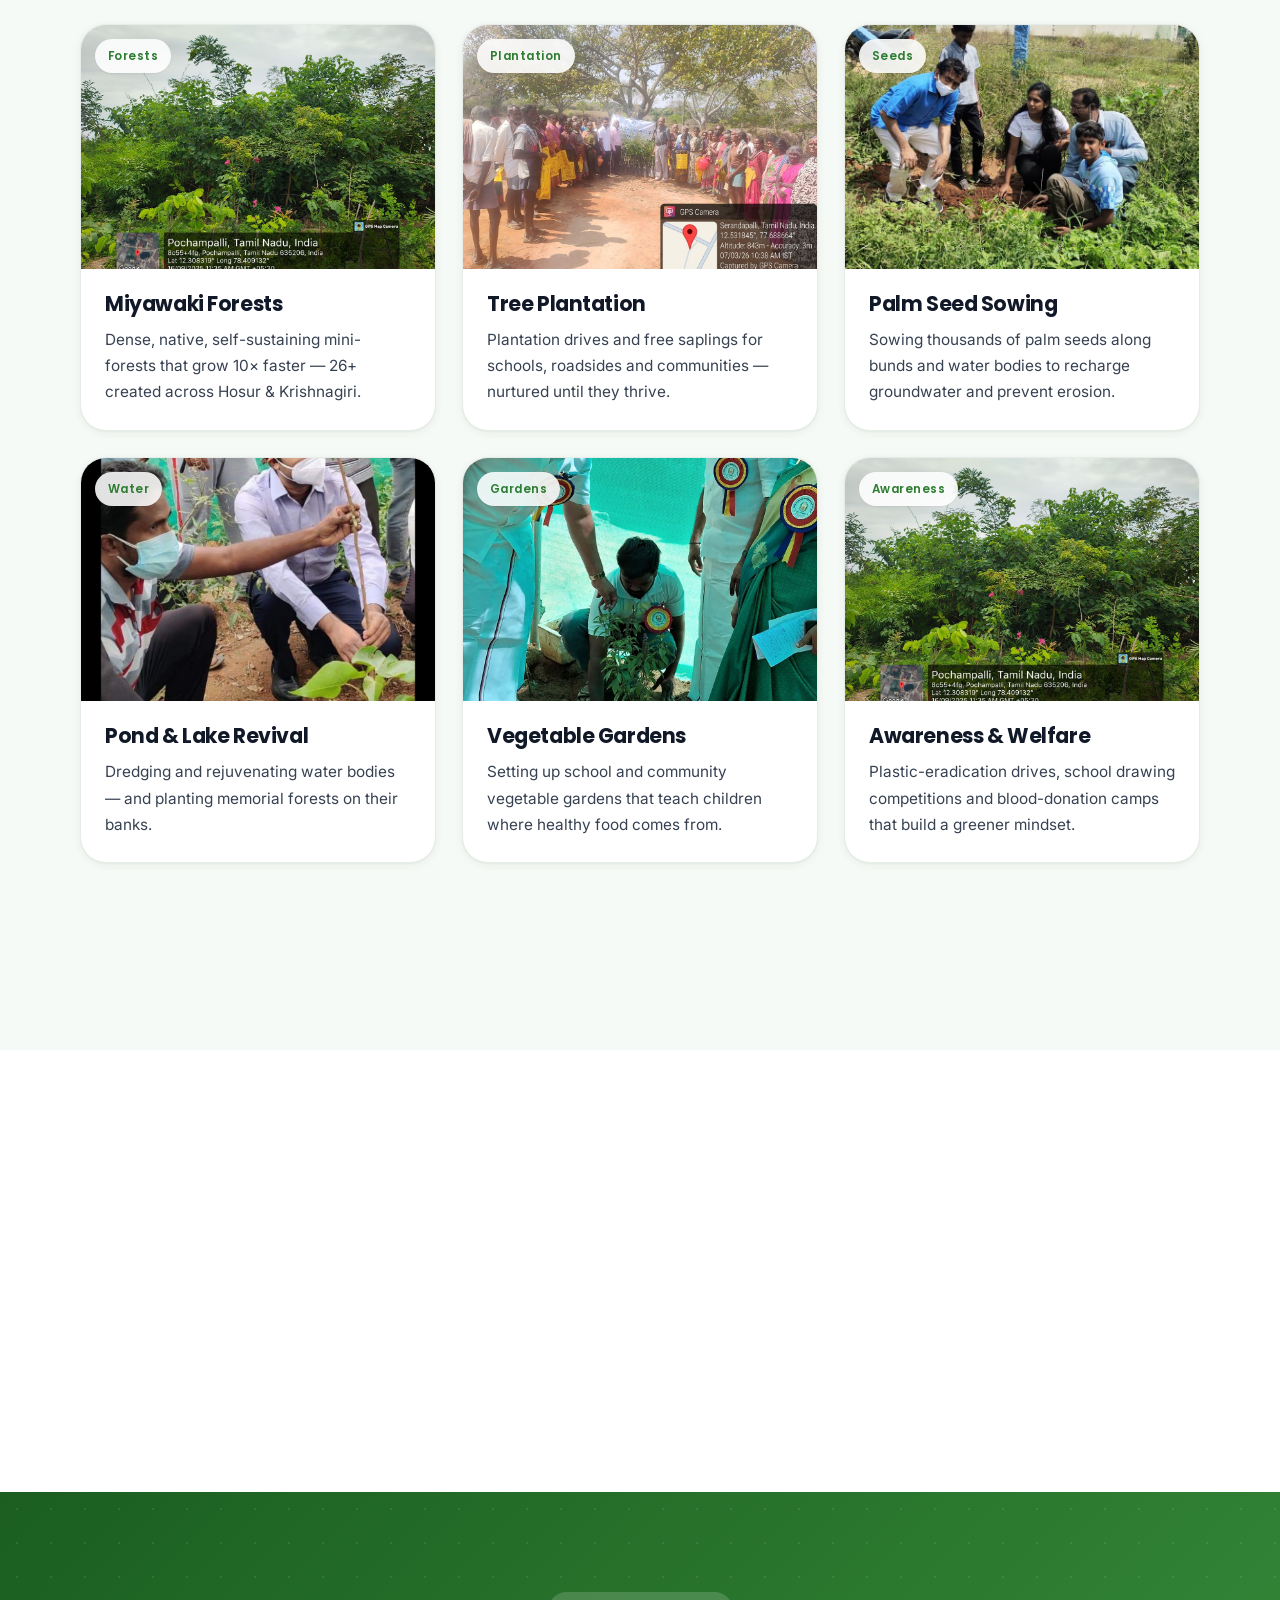
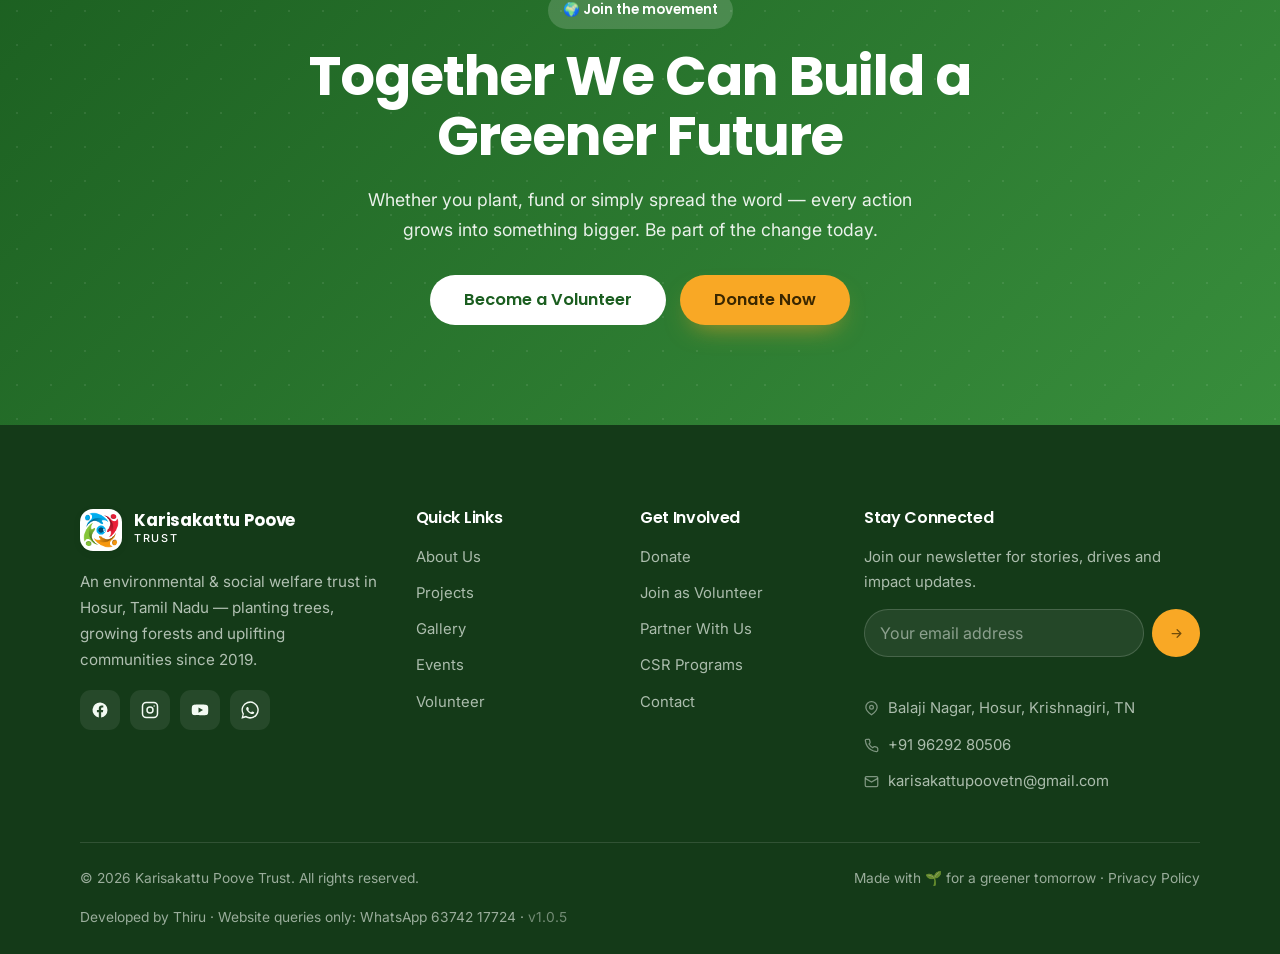
==== commit 10c22abc: "Home: move the About section below the Green Champion Award The "About the Trust / Rooted in our soi" ====
--- a/index.html
+++ b/index.html
@@ -329,6 +329,32 @@
       </div>
     </section>
 
+    <!-- ============ AWARD ============ -->
+    <section class="section tint">
+      <div class="container">
+        <div class="split" style="align-items:center">
+          <div class="split-media" data-reveal>
+            <div class="frame"><img src="images/award-presentation.jpg"
+                alt="Karisakattu Poove Trust team receiving the Green Champion Award from the Krishnagiri District Collector"
+                loading="lazy"></div>
+          </div>
+          <div class="split-body" data-reveal data-delay="1">
+            <span class="pill">🏆 Government of Tamil Nadu</span>
+            <h2 class="mt-s">Honoured with the Green Champion Award 2023</h2>
+            <p class="lead">The Government of Tamil Nadu recognised Karisakattu Poove Trust with the <strong>“Green
+                Champion Award” (2023)</strong> for exemplary contribution in the field of environmental protection and
+              awareness.</p>
+            <p>Presented on 15 August 2024 by the Krishnagiri District Collector, Mrs. Sarayu IAS — a proud milestone
+              for our volunteers and partners.</p>
+            <a href="projects.html" class="btn btn-primary mt-s">See Our Projects
+              <svg viewBox="0 0 24 24" fill="none" stroke="currentColor" stroke-width="2">
+                <path d="M5 12h14M13 6l6 6-6 6" stroke-linecap="round" stroke-linejoin="round" />
+              </svg></a>
+          </div>
+        </div>
+      </div>
+    </section>
+
     <!-- ============ ABOUT ============ -->
     <section class="section" id="about">
       <div class="container">
@@ -379,32 +405,6 @@
                 <path d="M5 12h14M13 6l6 6-6 6" stroke-linecap="round" stroke-linejoin="round" />
               </svg>
             </a>
-          </div>
-        </div>
-      </div>
-    </section>
-
-    <!-- ============ AWARD ============ -->
-    <section class="section tint">
-      <div class="container">
-        <div class="split" style="align-items:center">
-          <div class="split-media" data-reveal>
-            <div class="frame"><img src="images/award-presentation.jpg"
-                alt="Karisakattu Poove Trust team receiving the Green Champion Award from the Krishnagiri District Collector"
-                loading="lazy"></div>
-          </div>
-          <div class="split-body" data-reveal data-delay="1">
-            <span class="pill">🏆 Government of Tamil Nadu</span>
-            <h2 class="mt-s">Honoured with the Green Champion Award 2023</h2>
-            <p class="lead">The Government of Tamil Nadu recognised Karisakattu Poove Trust with the <strong>“Green
-                Champion Award” (2023)</strong> for exemplary contribution in the field of environmental protection and
-              awareness.</p>
-            <p>Presented on 15 August 2024 by the Krishnagiri District Collector, Mrs. Sarayu IAS — a proud milestone
-              for our volunteers and partners.</p>
-            <a href="projects.html" class="btn btn-primary mt-s">See Our Projects
-              <svg viewBox="0 0 24 24" fill="none" stroke="currentColor" stroke-width="2">
-                <path d="M5 12h14M13 6l6 6-6 6" stroke-linecap="round" stroke-linejoin="round" />
-              </svg></a>
           </div>
         </div>
       </div>
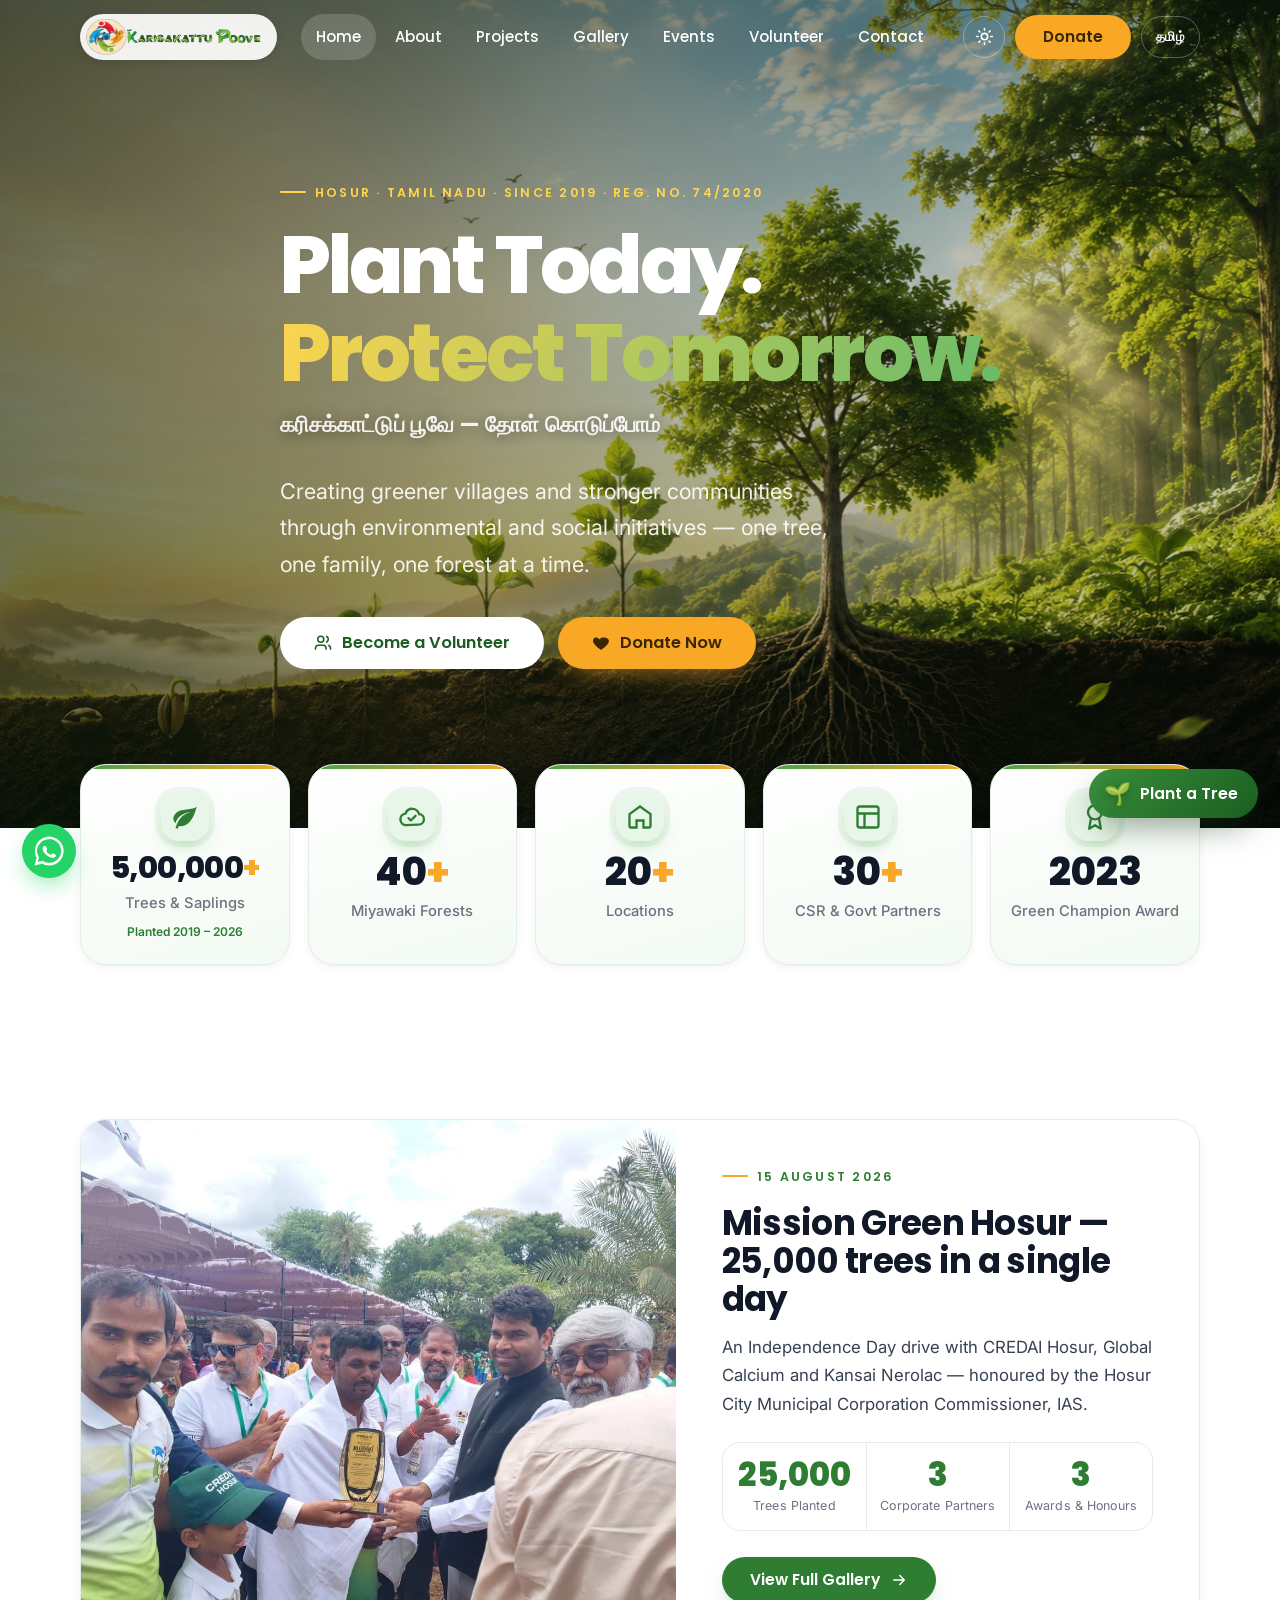
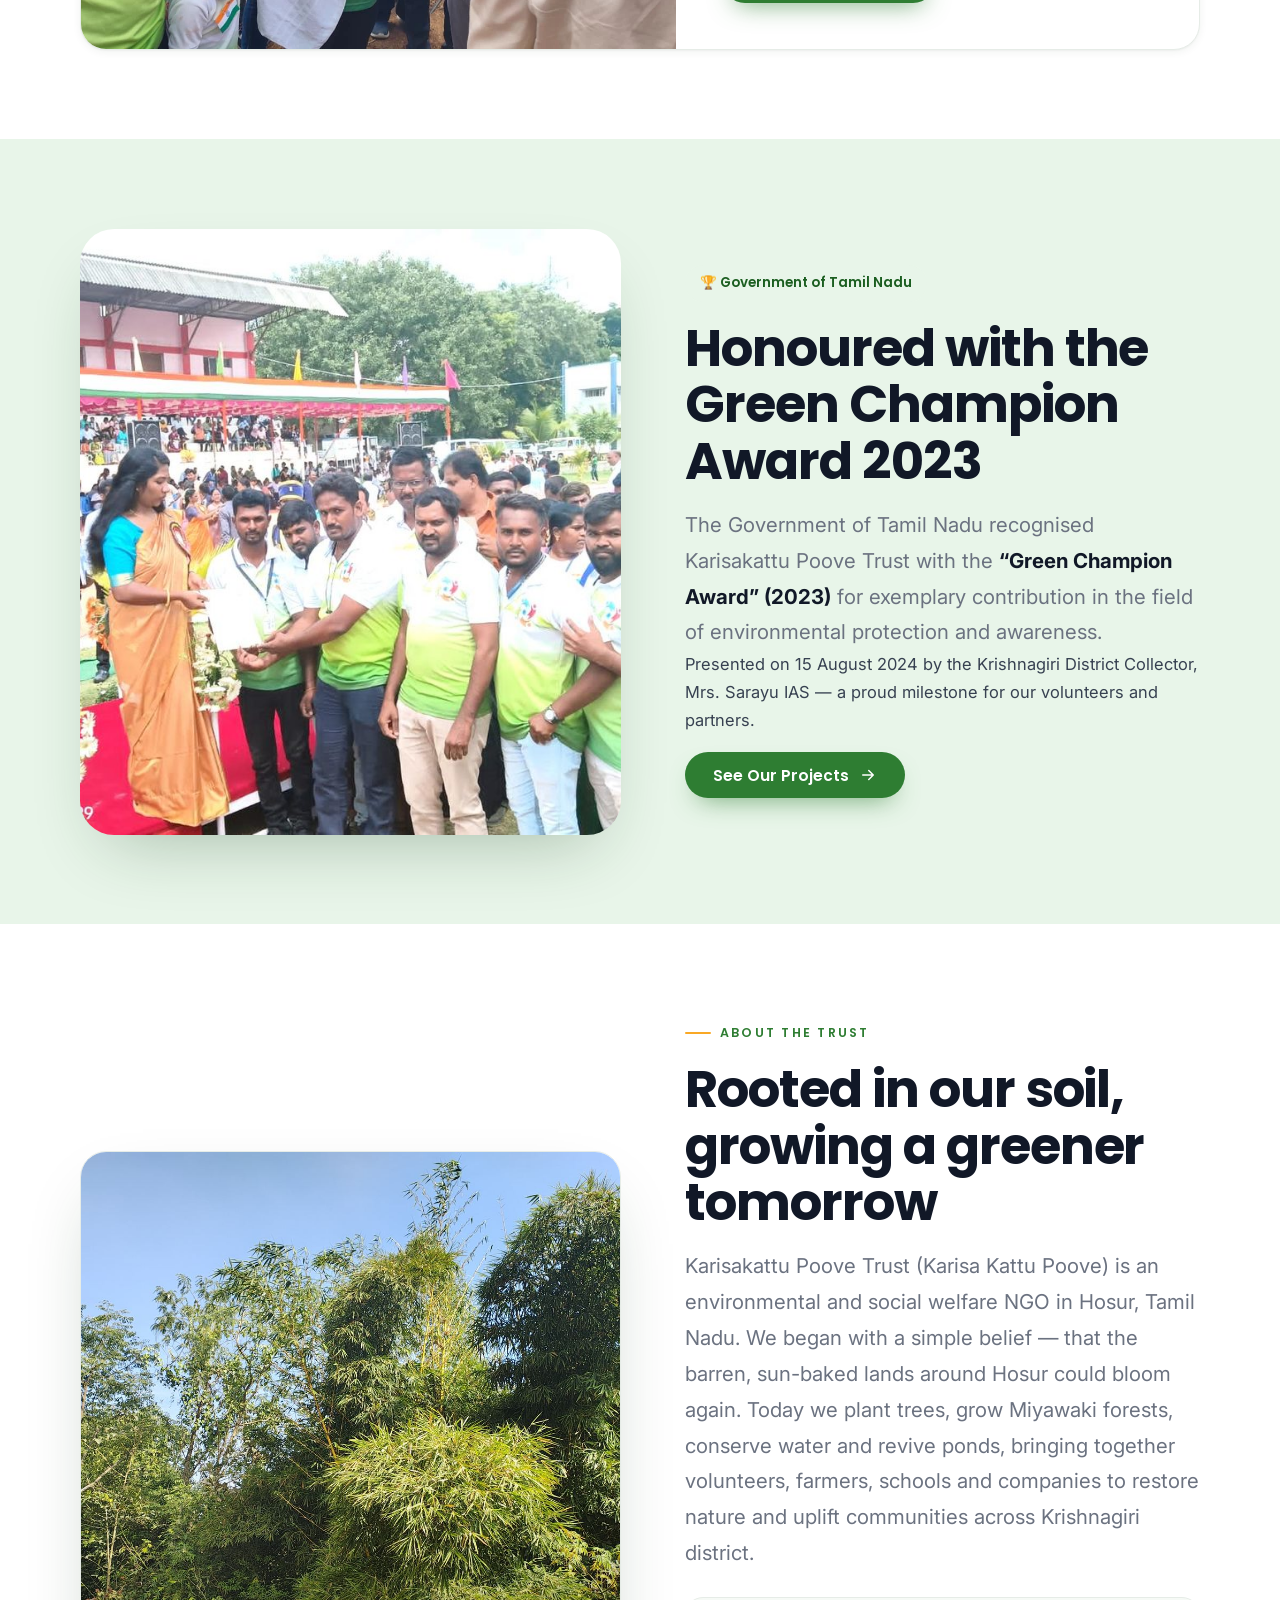
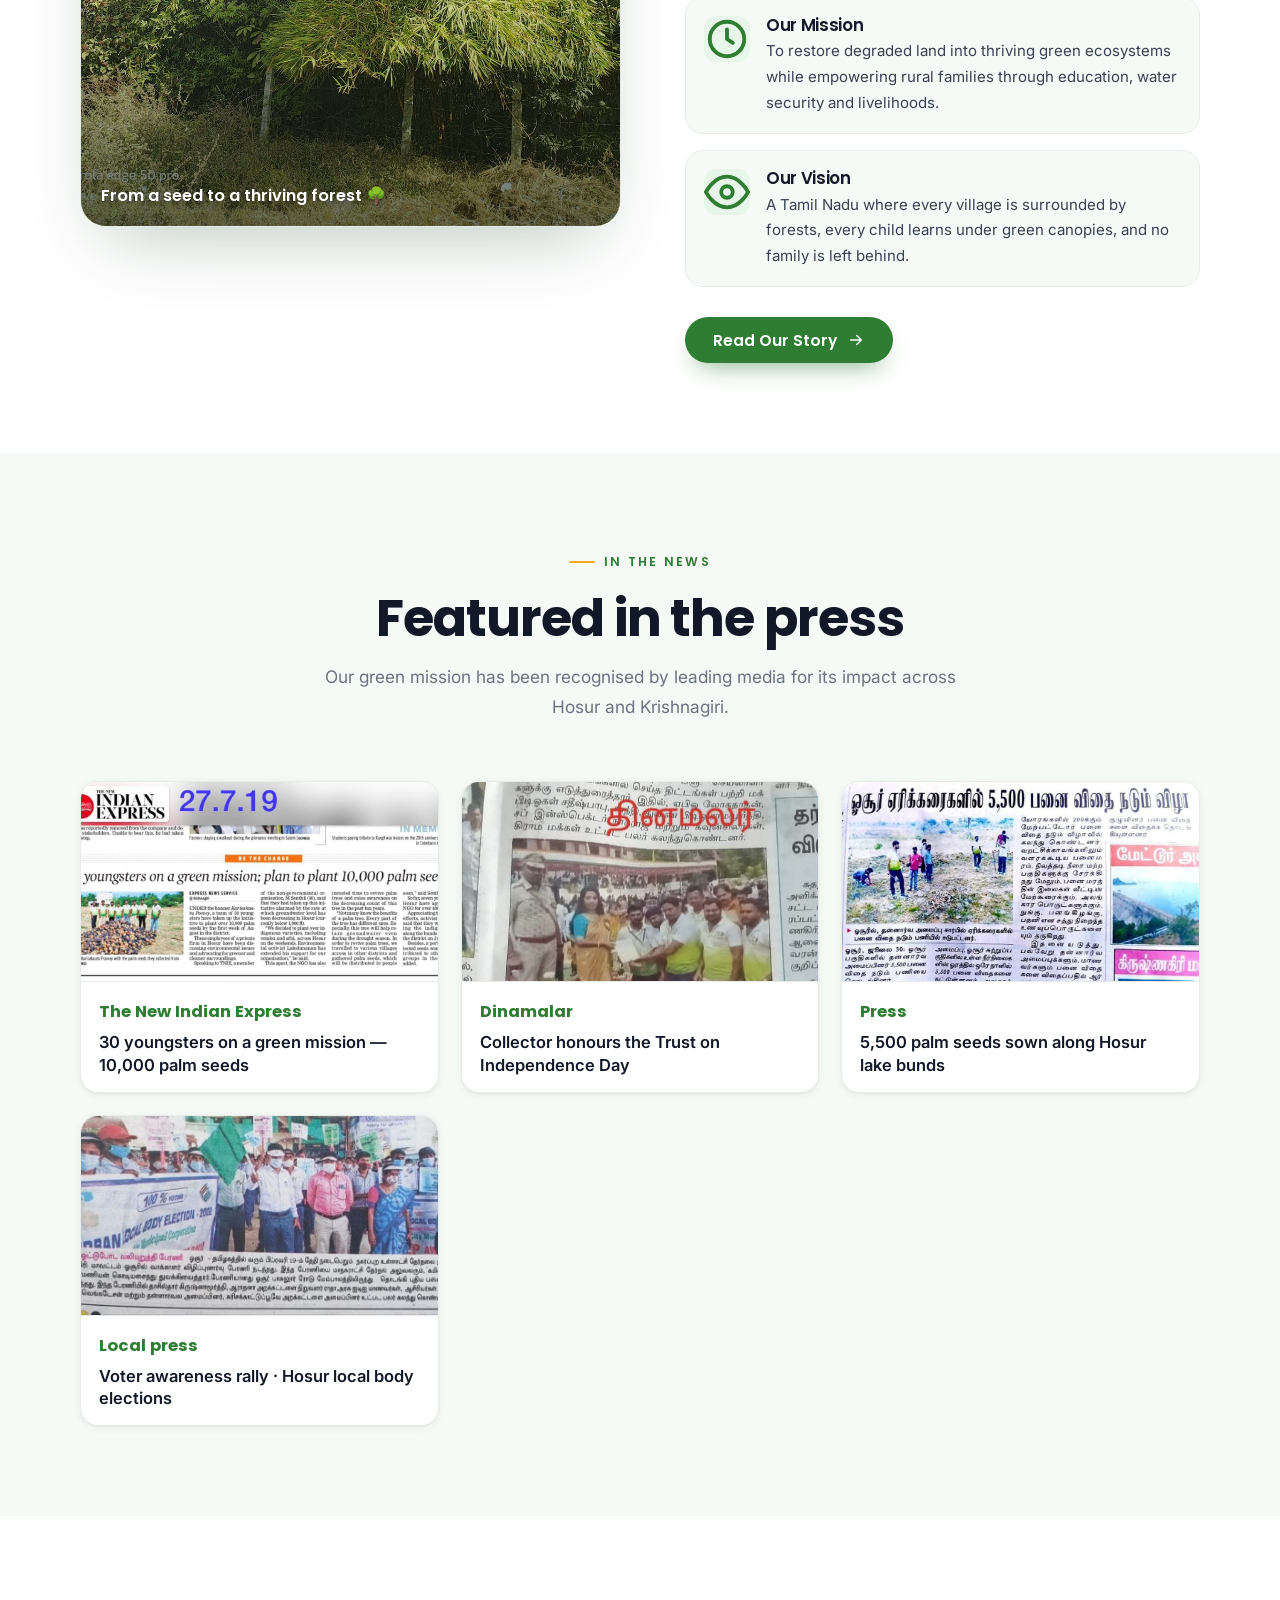
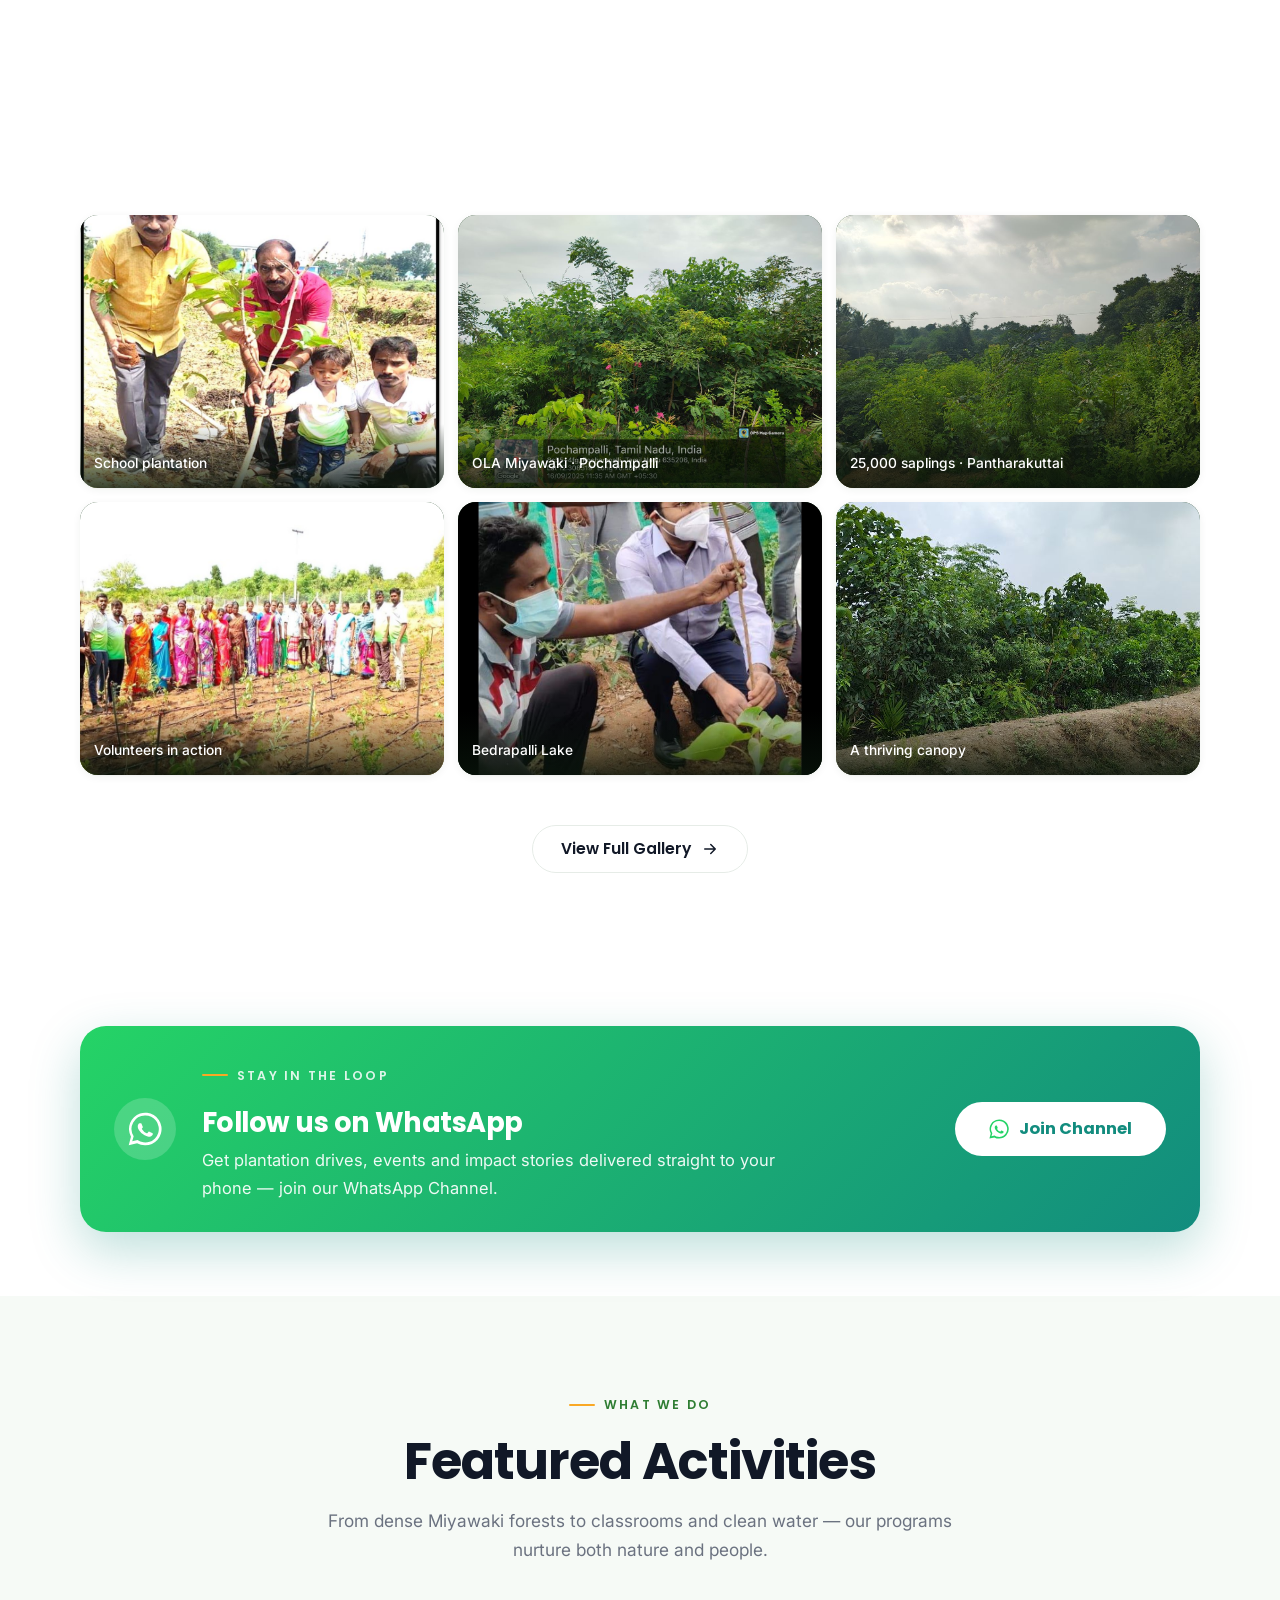
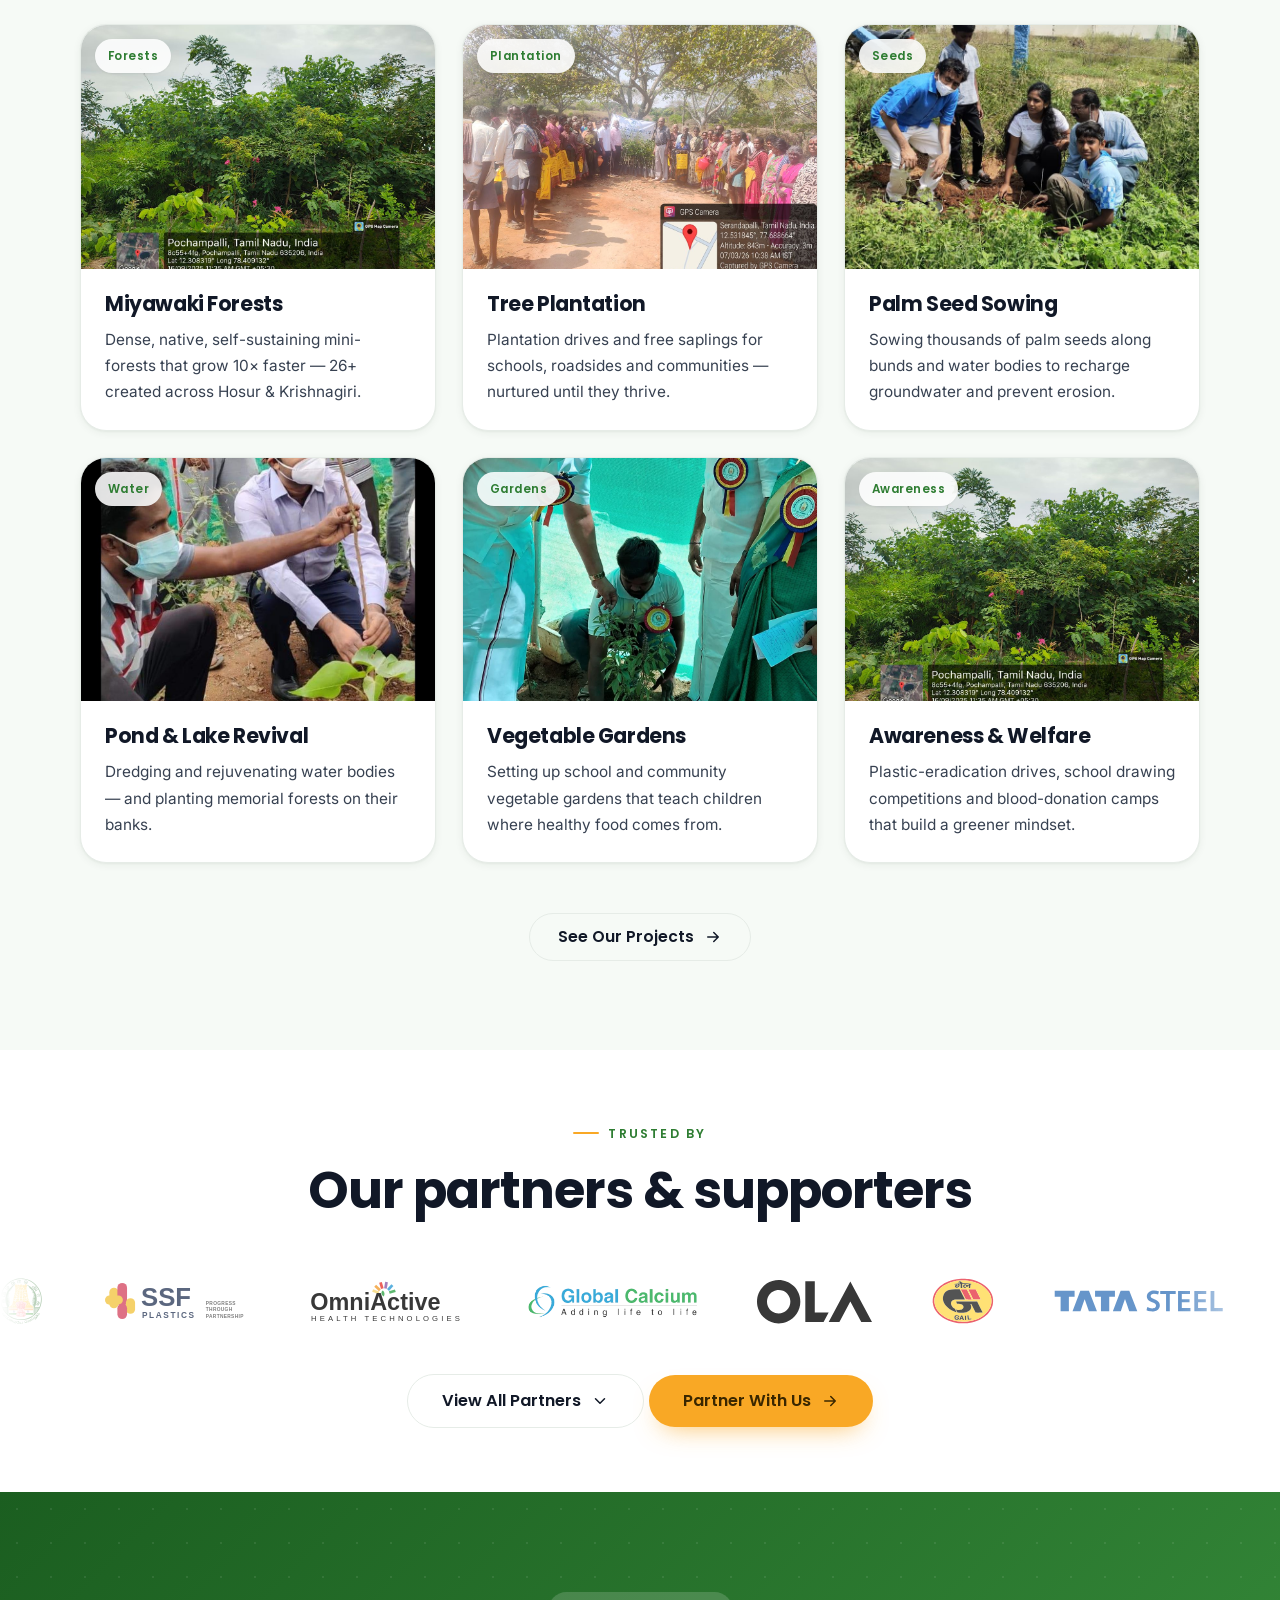
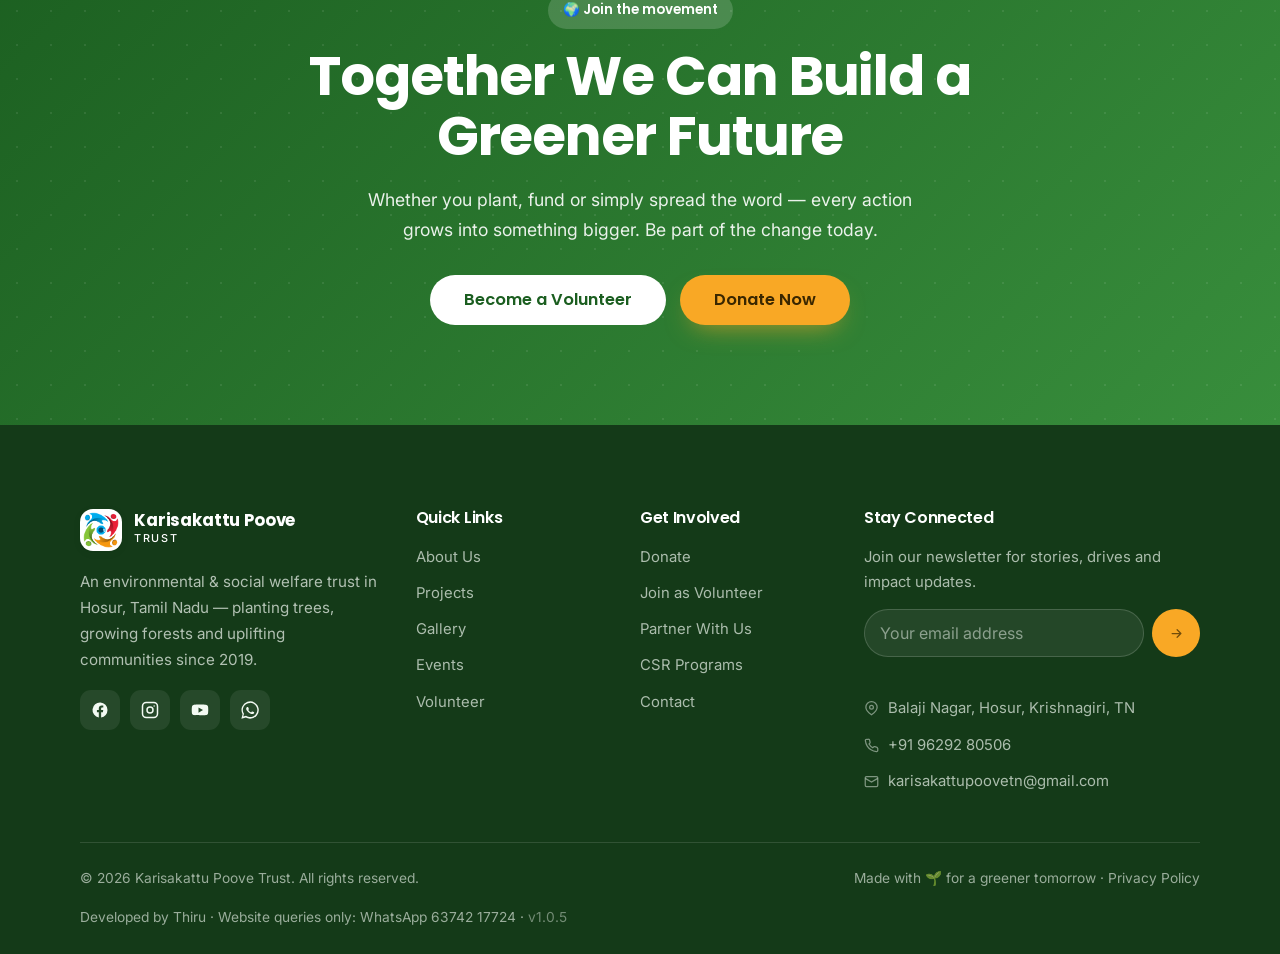
==== commit b65a0be3: "Home: credit the HCMC Commissioner for the Mission Green Hosur award The spotlight photo shows the H" ====
--- a/index.html
+++ b/index.html
@@ -308,12 +308,12 @@
       <div class="container">
         <article class="spotlight" data-reveal>
           <div class="spotlight-media">
-            <img src="images/gallery/aug15-2026/trophy-handover.jpg" alt="Mission Green Hosur — CREDAI Miyawaki memento, 15 August 2026" loading="lazy">
+            <img src="images/gallery/aug15-2026/trophy-handover.jpg" alt="Mission Green Hosur — the Hosur City Municipal Corporation Commissioner presenting the CREDAI Miyawaki award, 15 August 2026" loading="lazy">
           </div>
           <div class="spotlight-body">
             <span class="kicker">15 August 2026</span>
             <h2>Mission Green Hosur — 25,000 trees in a single day</h2>
-            <p>An Independence Day drive with CREDAI Hosur, Global Calcium and Kansai Nerolac — honoured by the Hosur City Municipal Corporation.</p>
+            <p>An Independence Day drive with CREDAI Hosur, Global Calcium and Kansai Nerolac — honoured by the Hosur City Municipal Corporation Commissioner, IAS.</p>
             <div class="spotlight-stats">
               <div class="ss"><b data-count="25000">0</b><span>Trees Planted</span></div>
               <div class="ss"><b data-count="3">0</b><span>Corporate Partners</span></div>
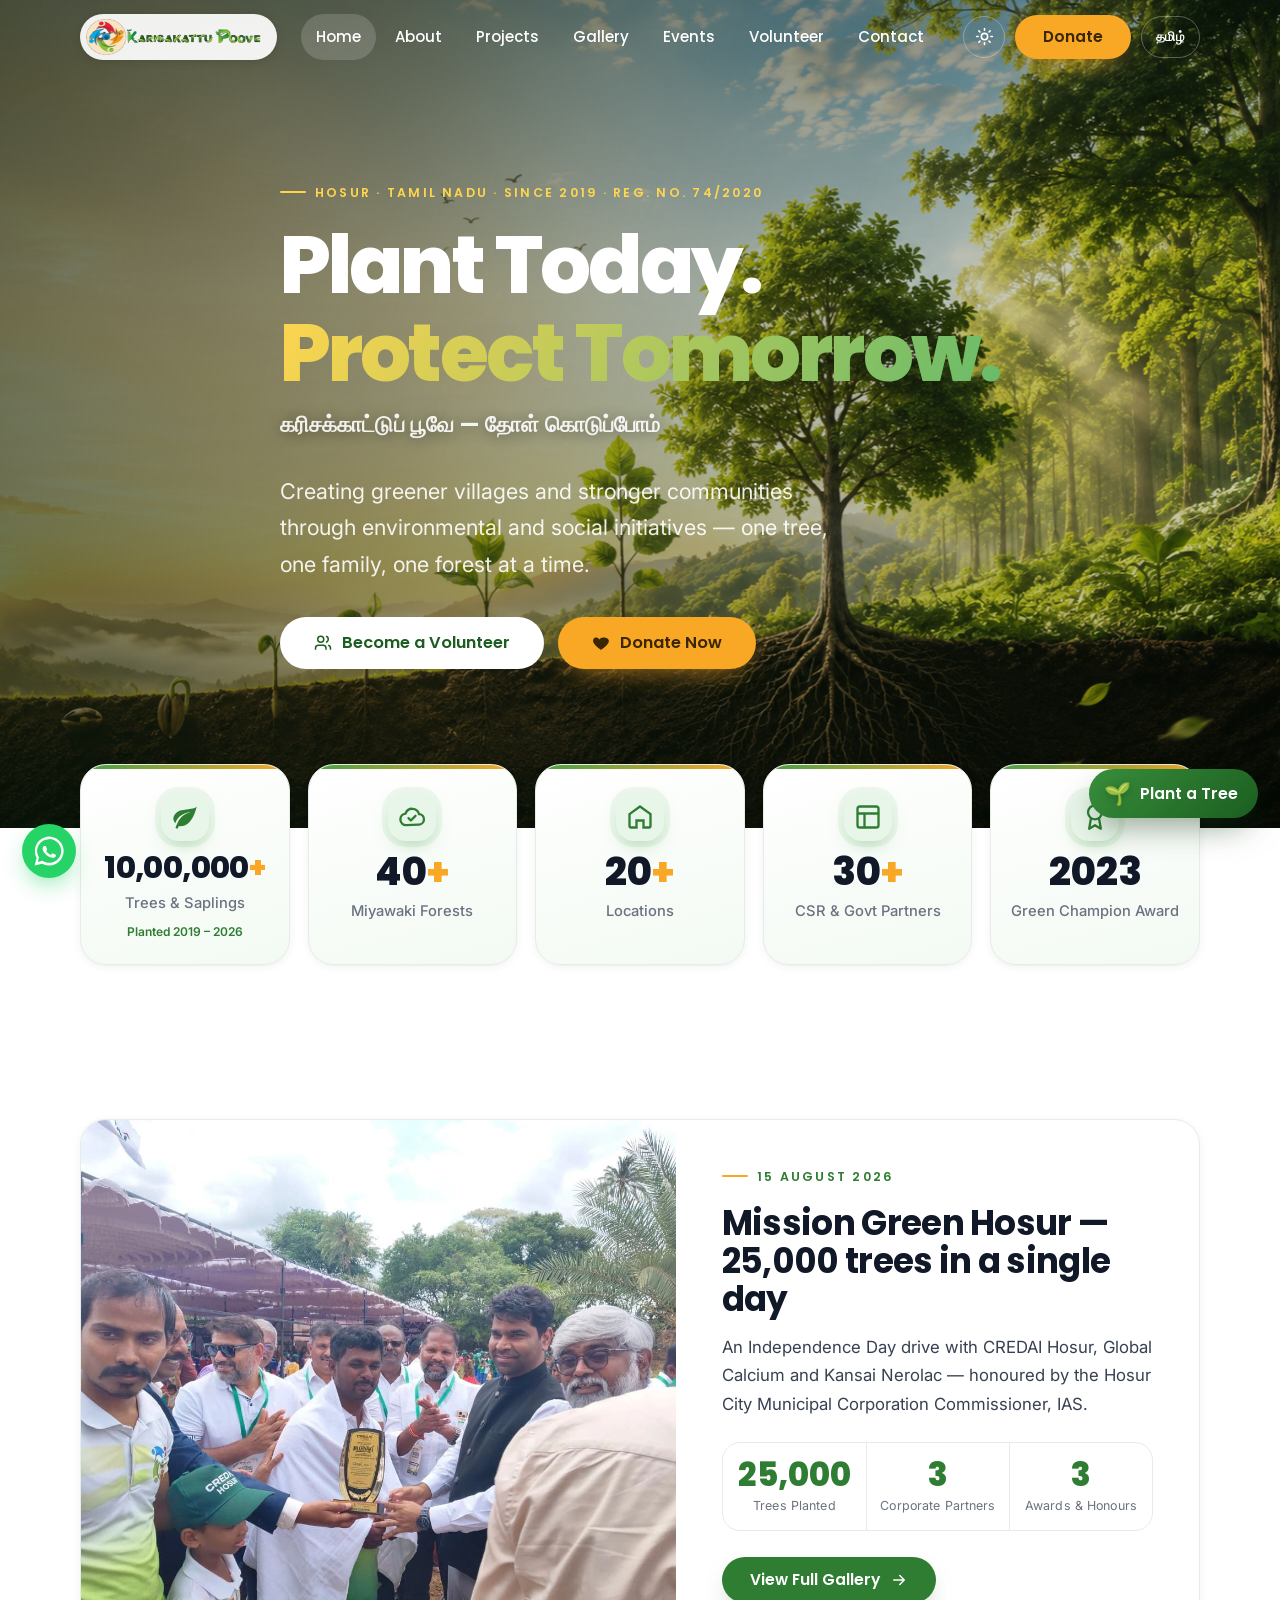
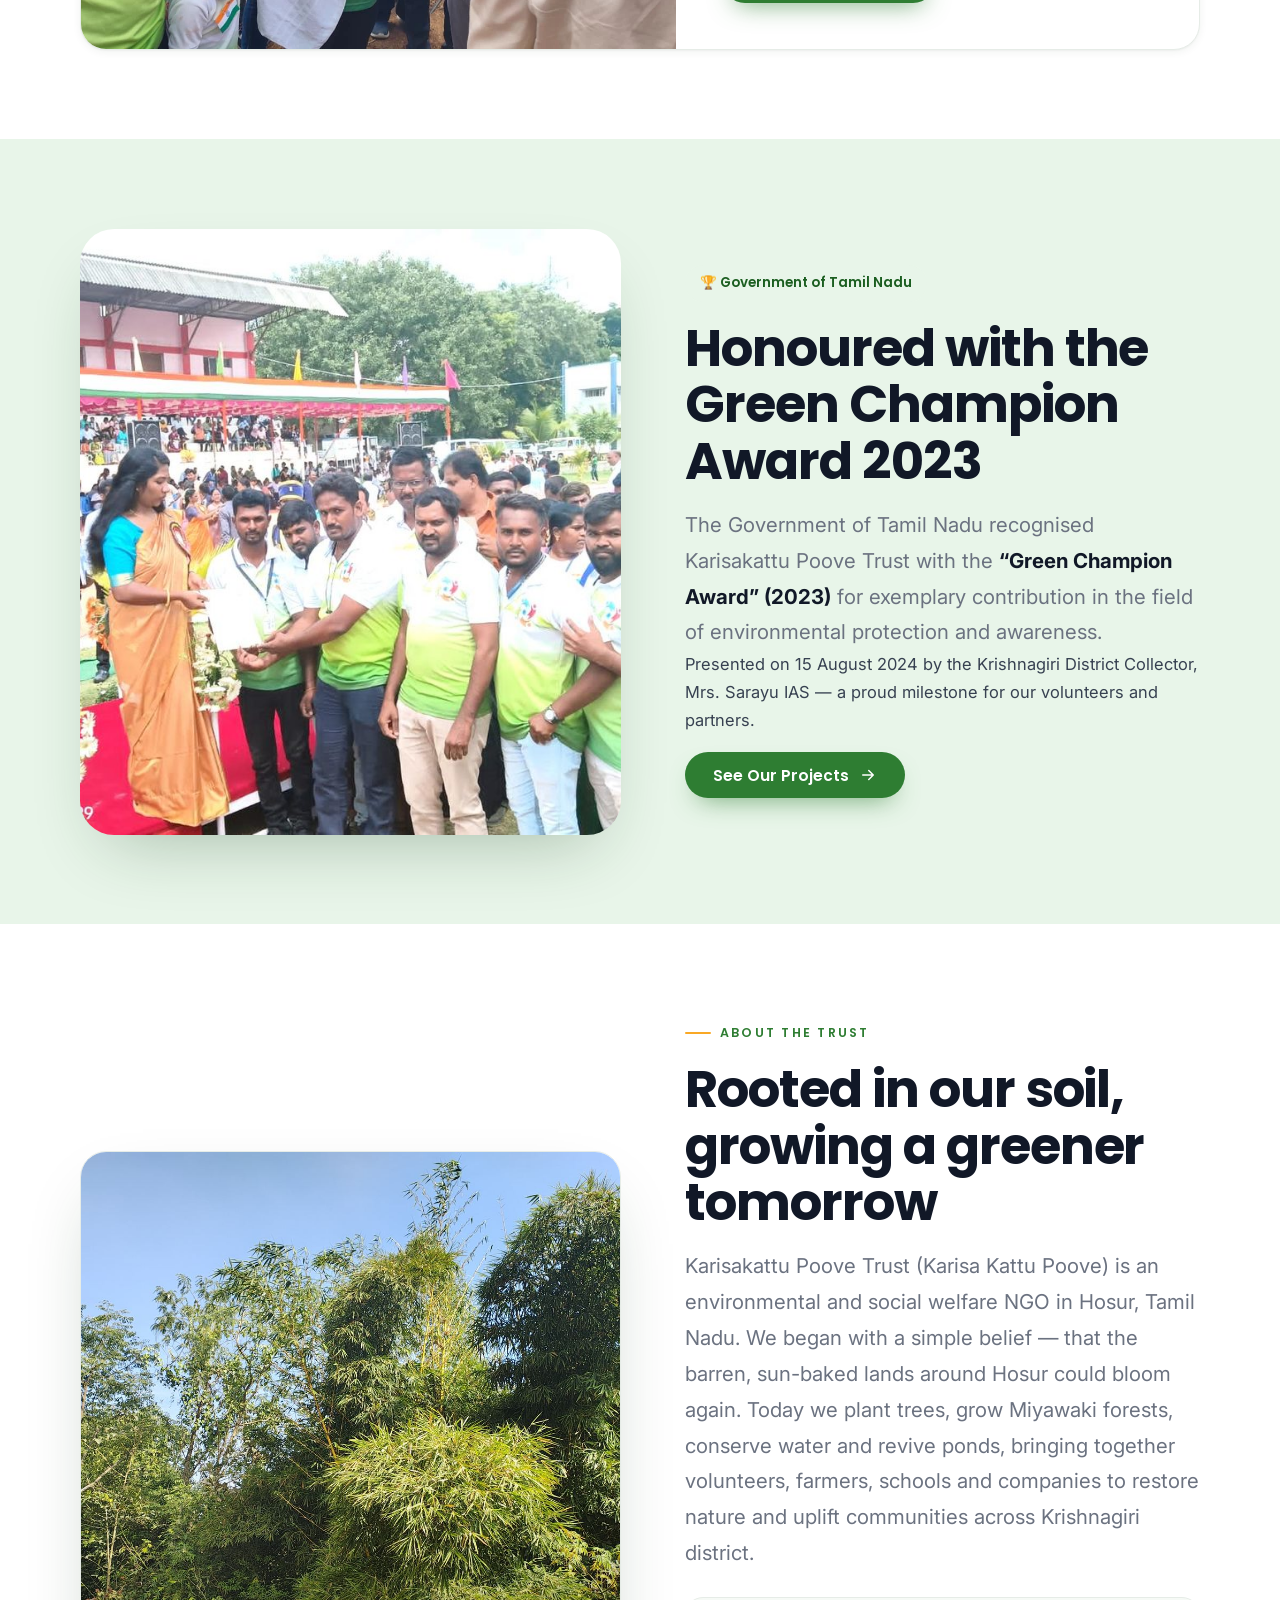
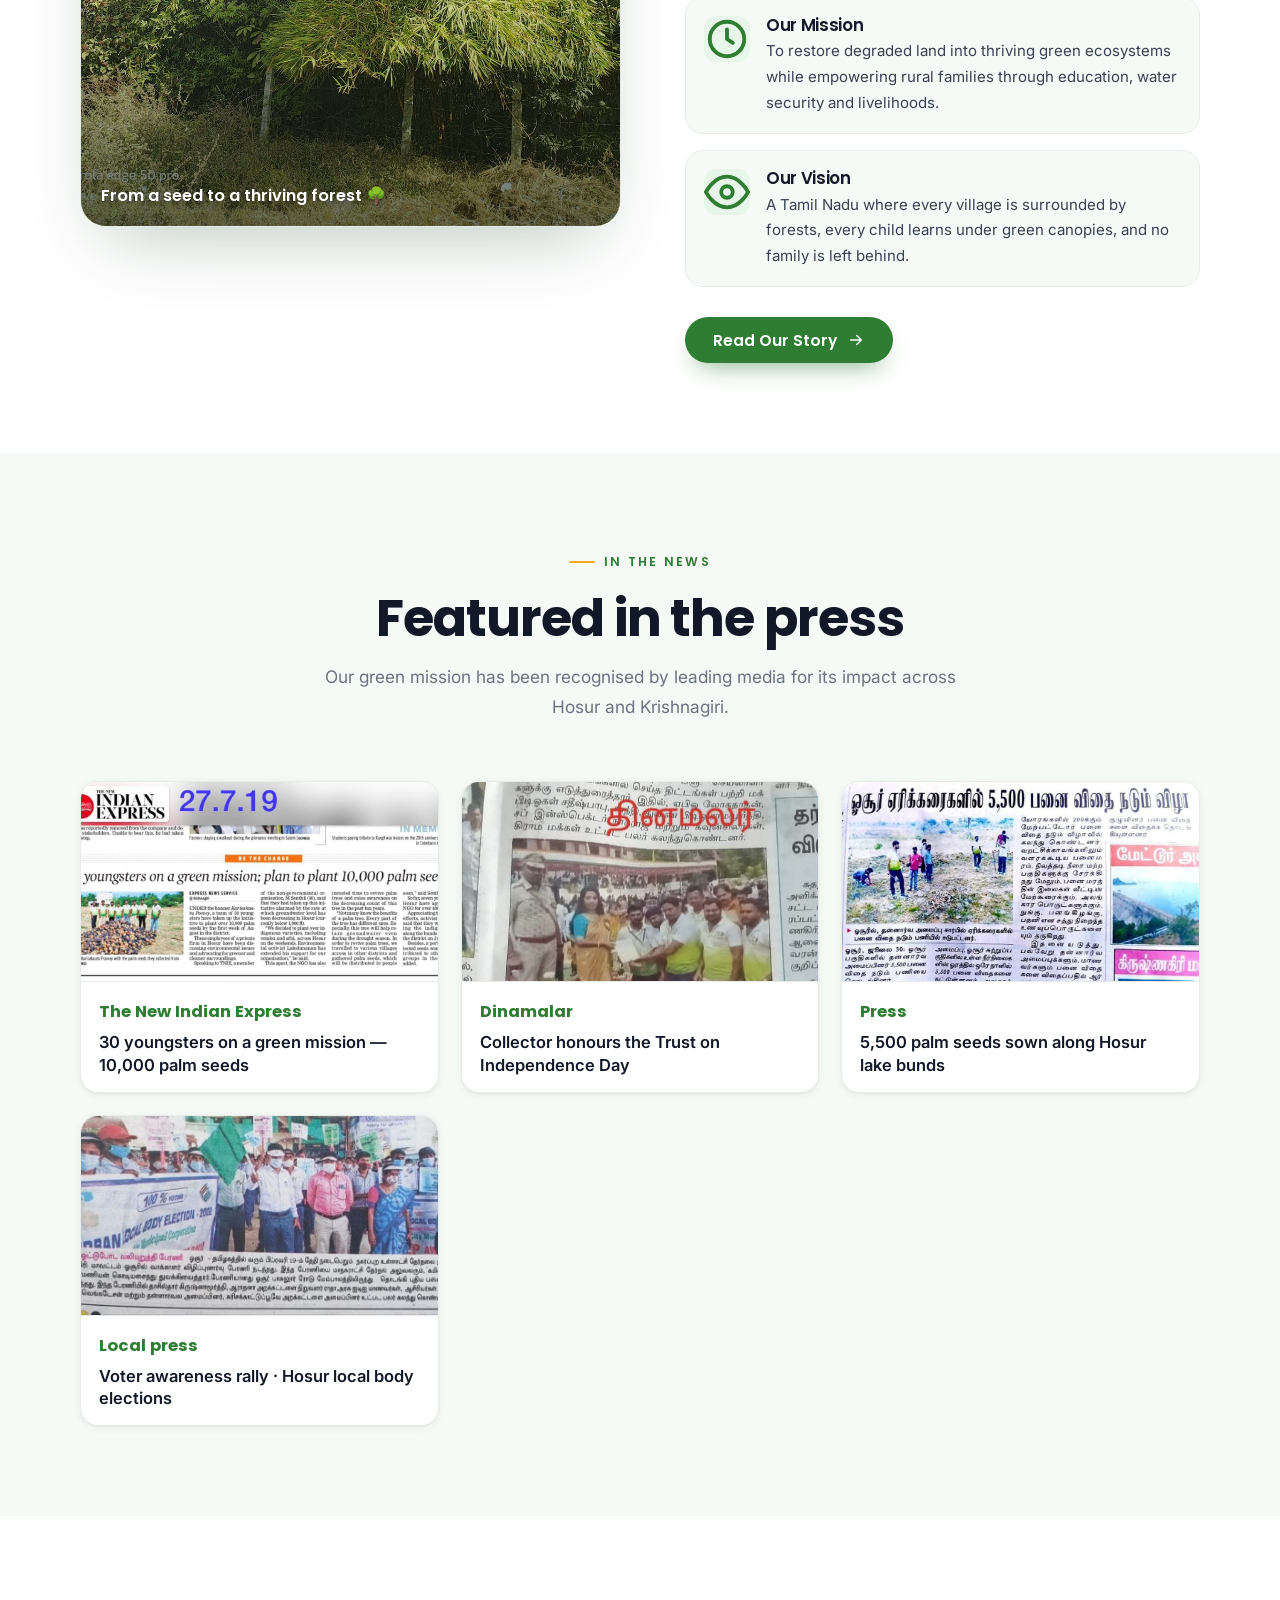
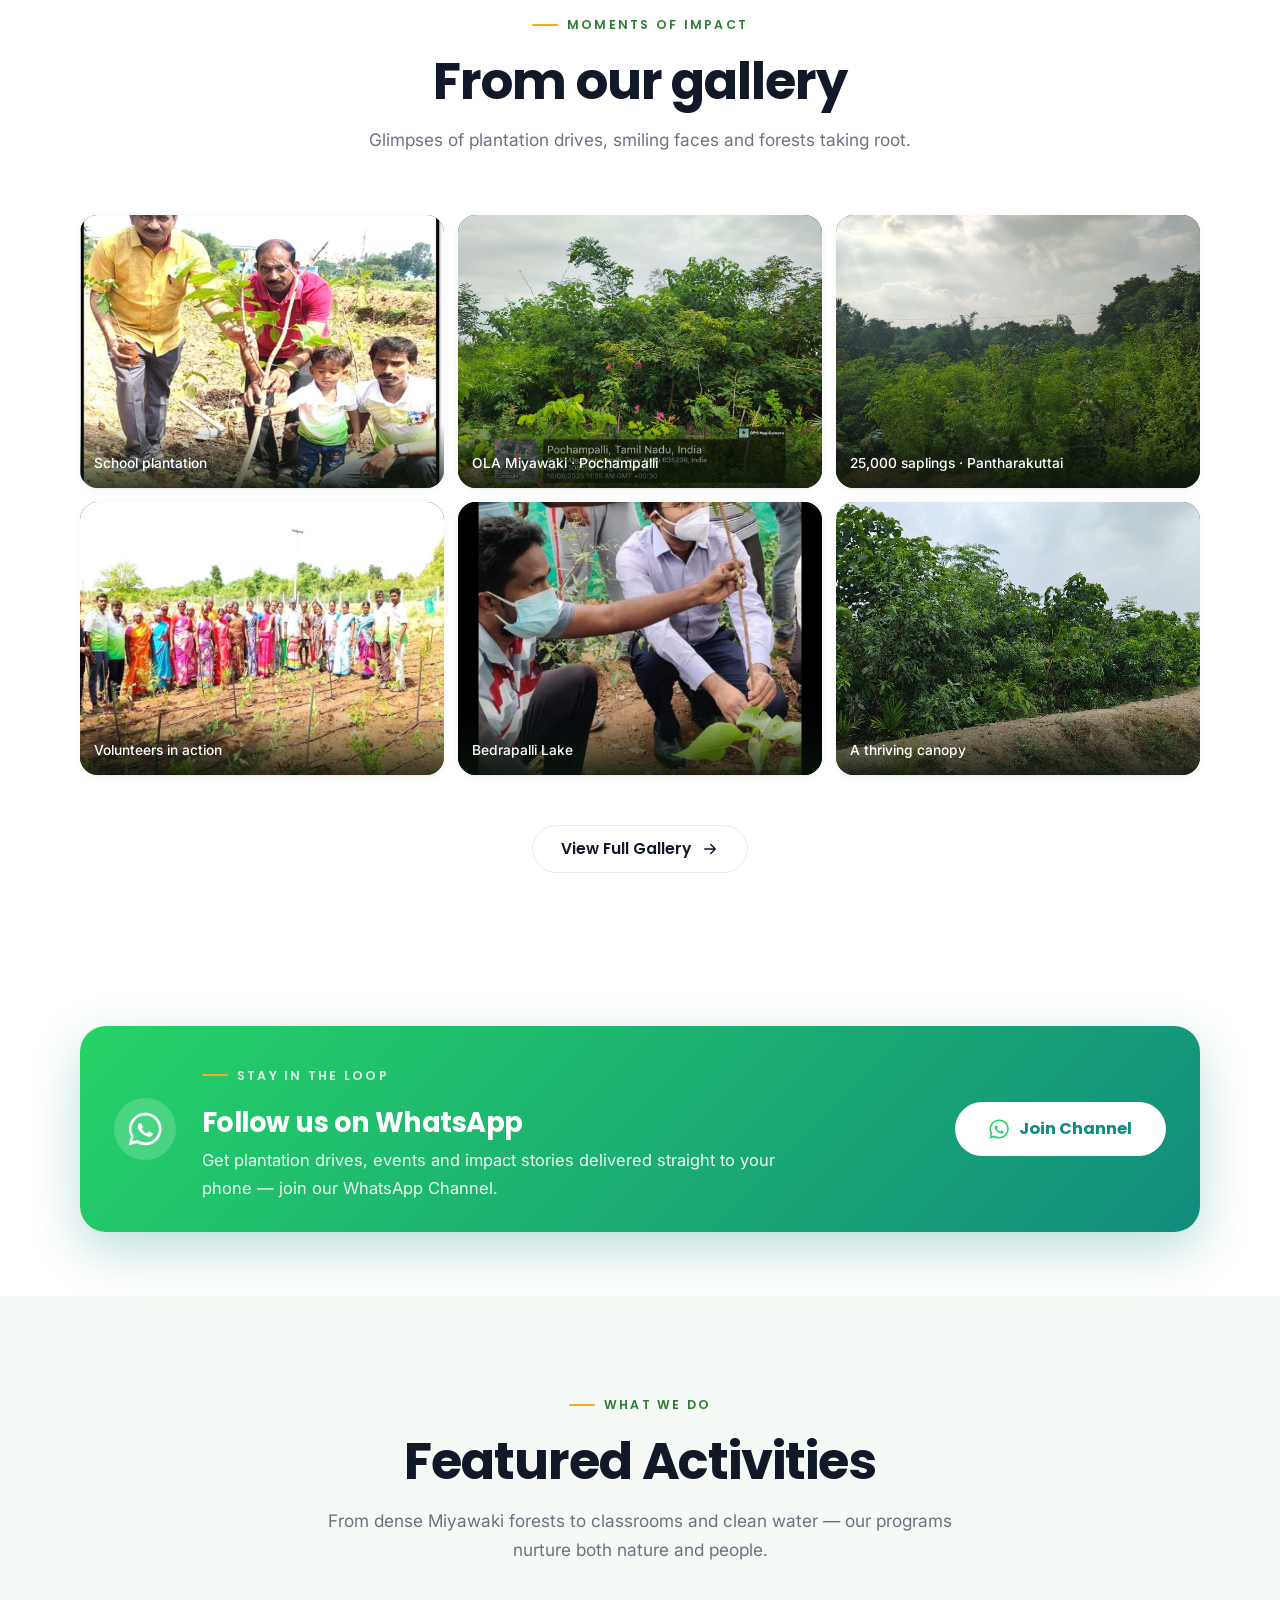
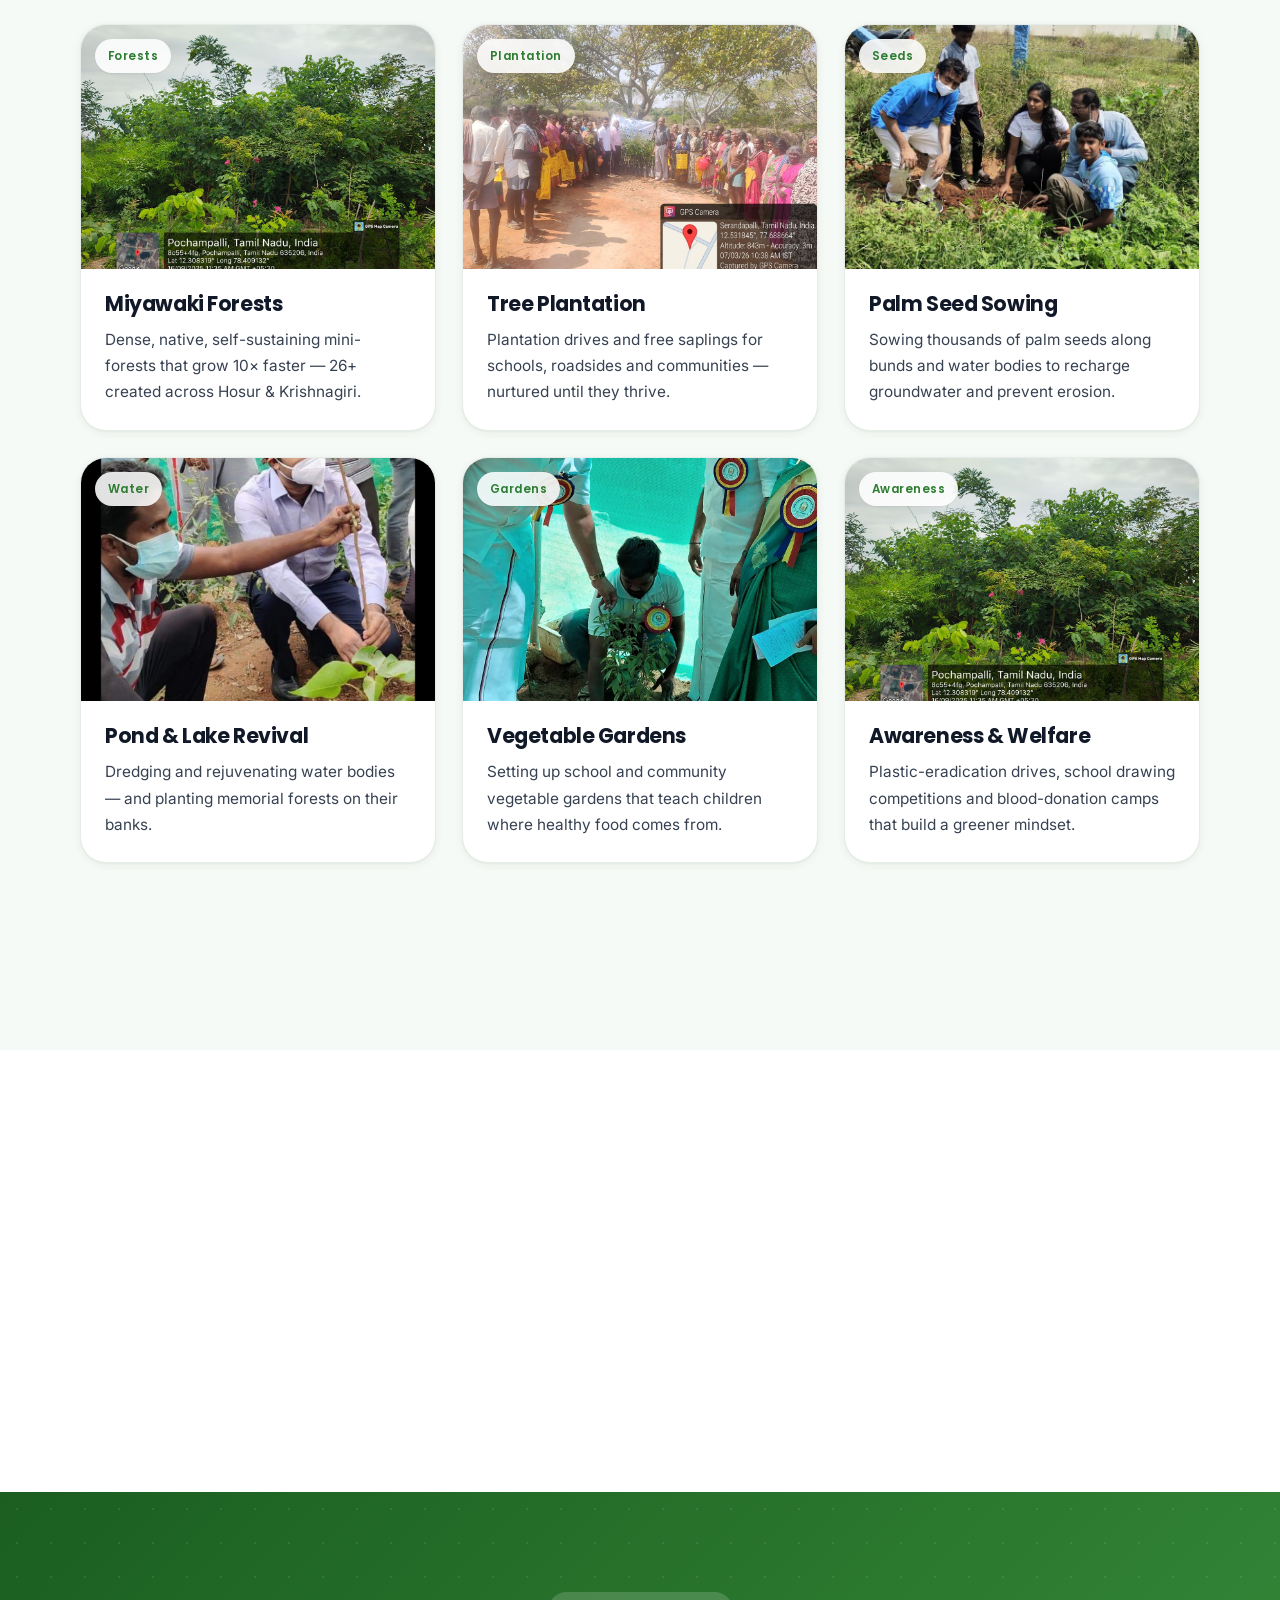
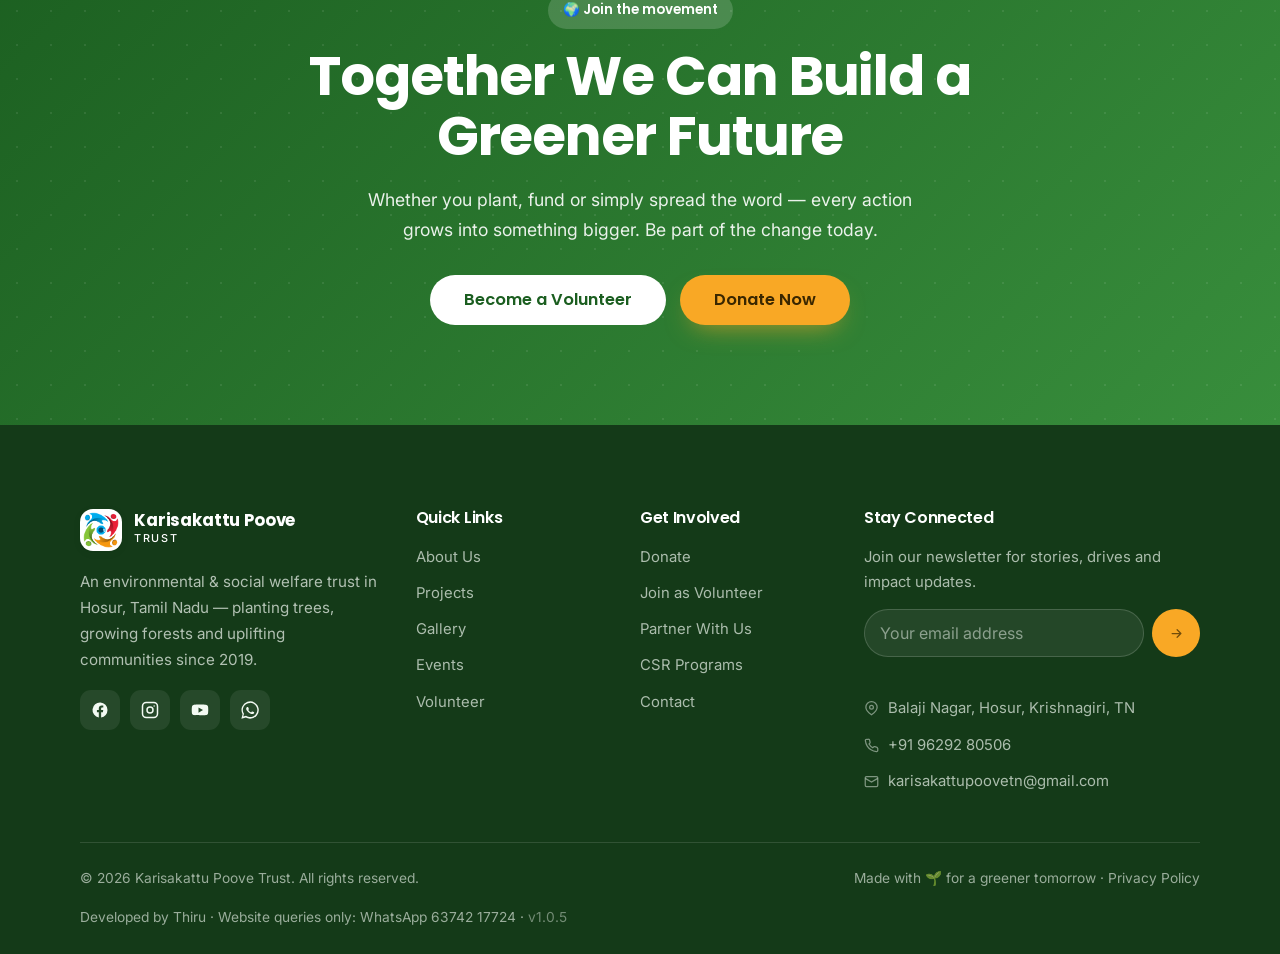
==== commit fde39556: "Stats: trees 5 lakh+ -> 10 lakh+ Counter now lands on 10,00,000+ on home, about and projects; home J" ====
--- a/index.html
+++ b/index.html
@@ -149,7 +149,7 @@
   "keywords": "tree plantation Hosur, plant trees, Miyawaki forest Tamil Nadu, environmental NGO Hosur, water conservation, volunteer, donate, CSR plantation, Green Champion Award",
   "url": "https://karisakattupoovetrust.org/",
   "logo": "https://karisakattupoovetrust.org/images/icon-512.png",
-  "description": "Award-winning environmental NGO in Hosur, Tamil Nadu — creator of 40+ Miyawaki forests and 5 lakh+ trees planted since 2019, recipient of the Government of Tamil Nadu Green Champion Award 2023.",
+  "description": "Award-winning environmental NGO in Hosur, Tamil Nadu — creator of 40+ Miyawaki forests and 10 lakh+ trees planted since 2019, recipient of the Government of Tamil Nadu Green Champion Award 2023.",
   "foundingDate": "2019",
   "email": "karisakattupoovetn@gmail.com",
   "telephone": "+91-96292-80506",
@@ -263,7 +263,7 @@
                   <path
                     d="M17 8C8 10 5.9 16.17 3.82 21.34l1.89.66.95-2.3c.48.17.98.3 1.34.3C19 20 22 3 22 3c-1 2-8 2.25-13 3.25S2 11.5 2 13.5s1.75 3.75 1.75 3.75C7 8 17 8 17 8z" />
                 </svg></div>
-              <div class="num num-wide"><span data-count="500000">0</span><span class="plus">+</span></div>
+              <div class="num num-wide"><span data-count="1000000">0</span><span class="plus">+</span></div>
               <div class="lbl">Trees &amp; Saplings</div>
               <div class="stat-note">Planted 2019 – 2026</div>
             </div>
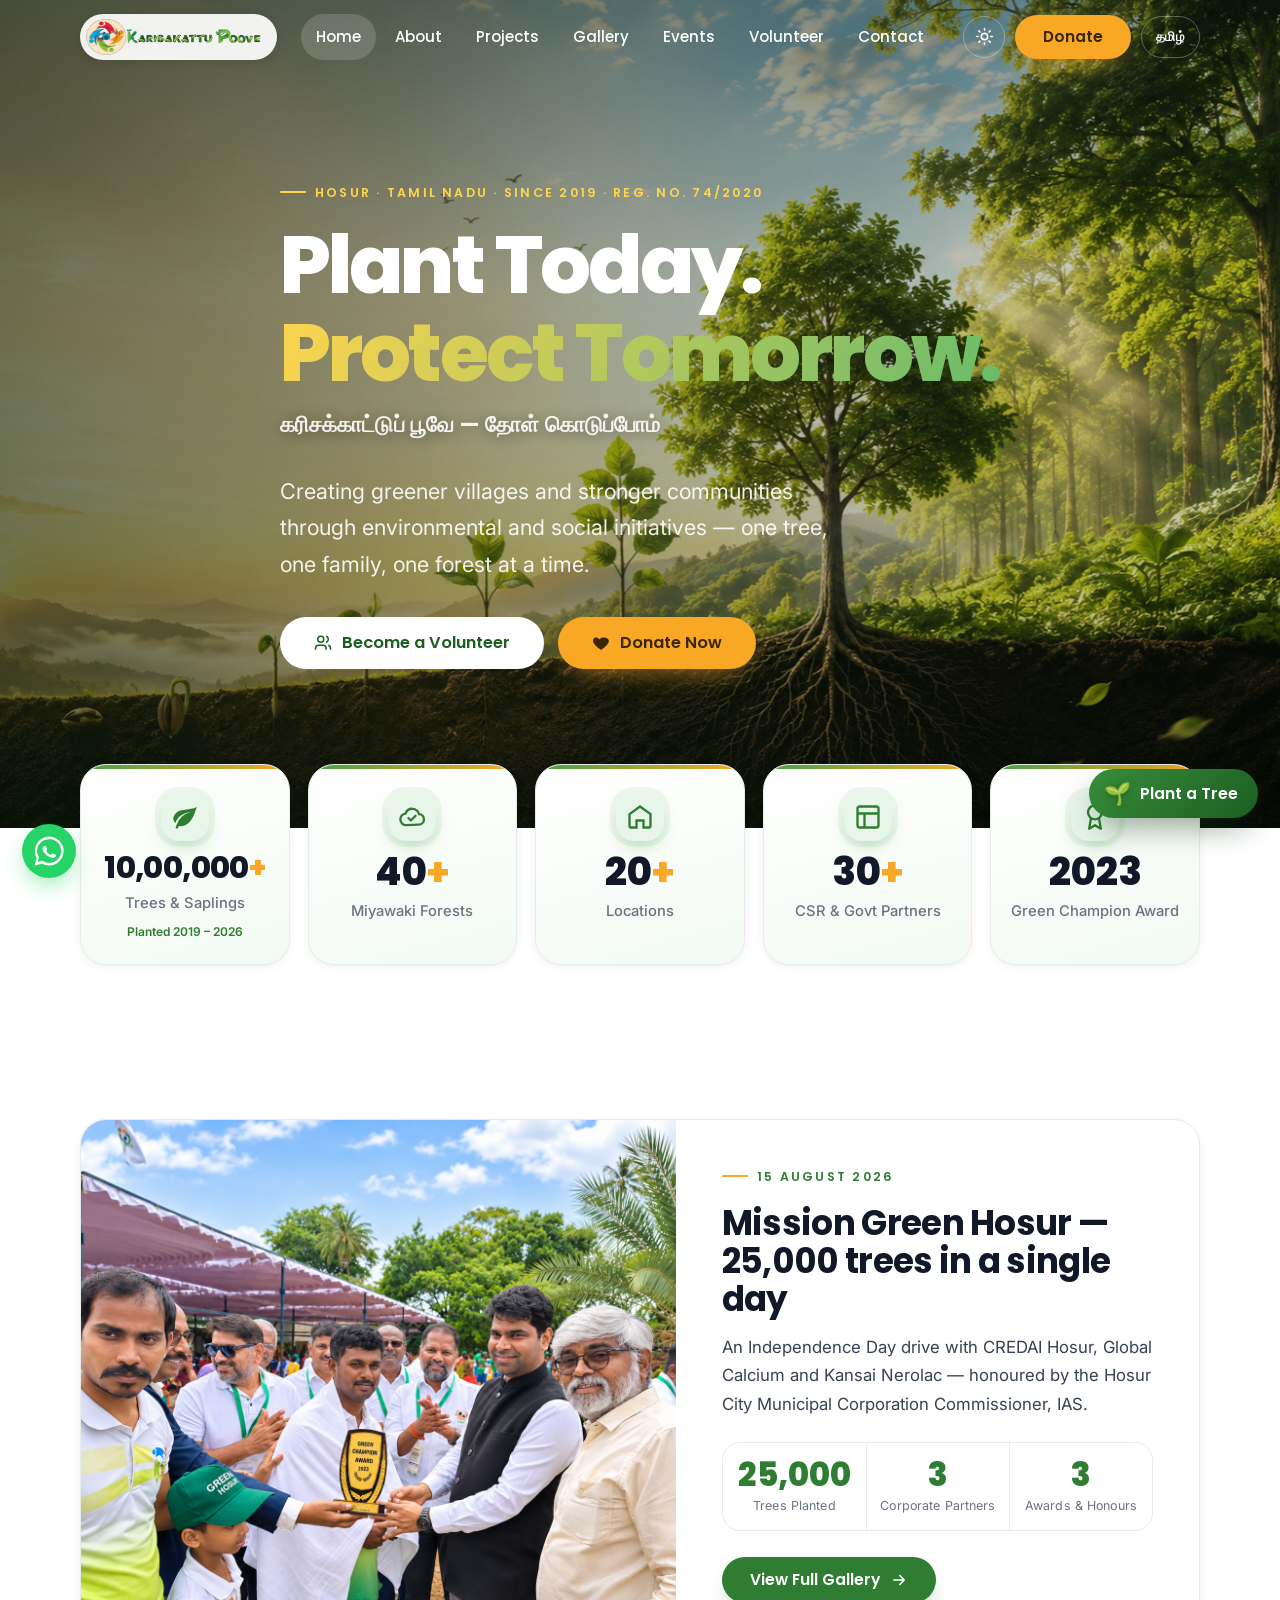
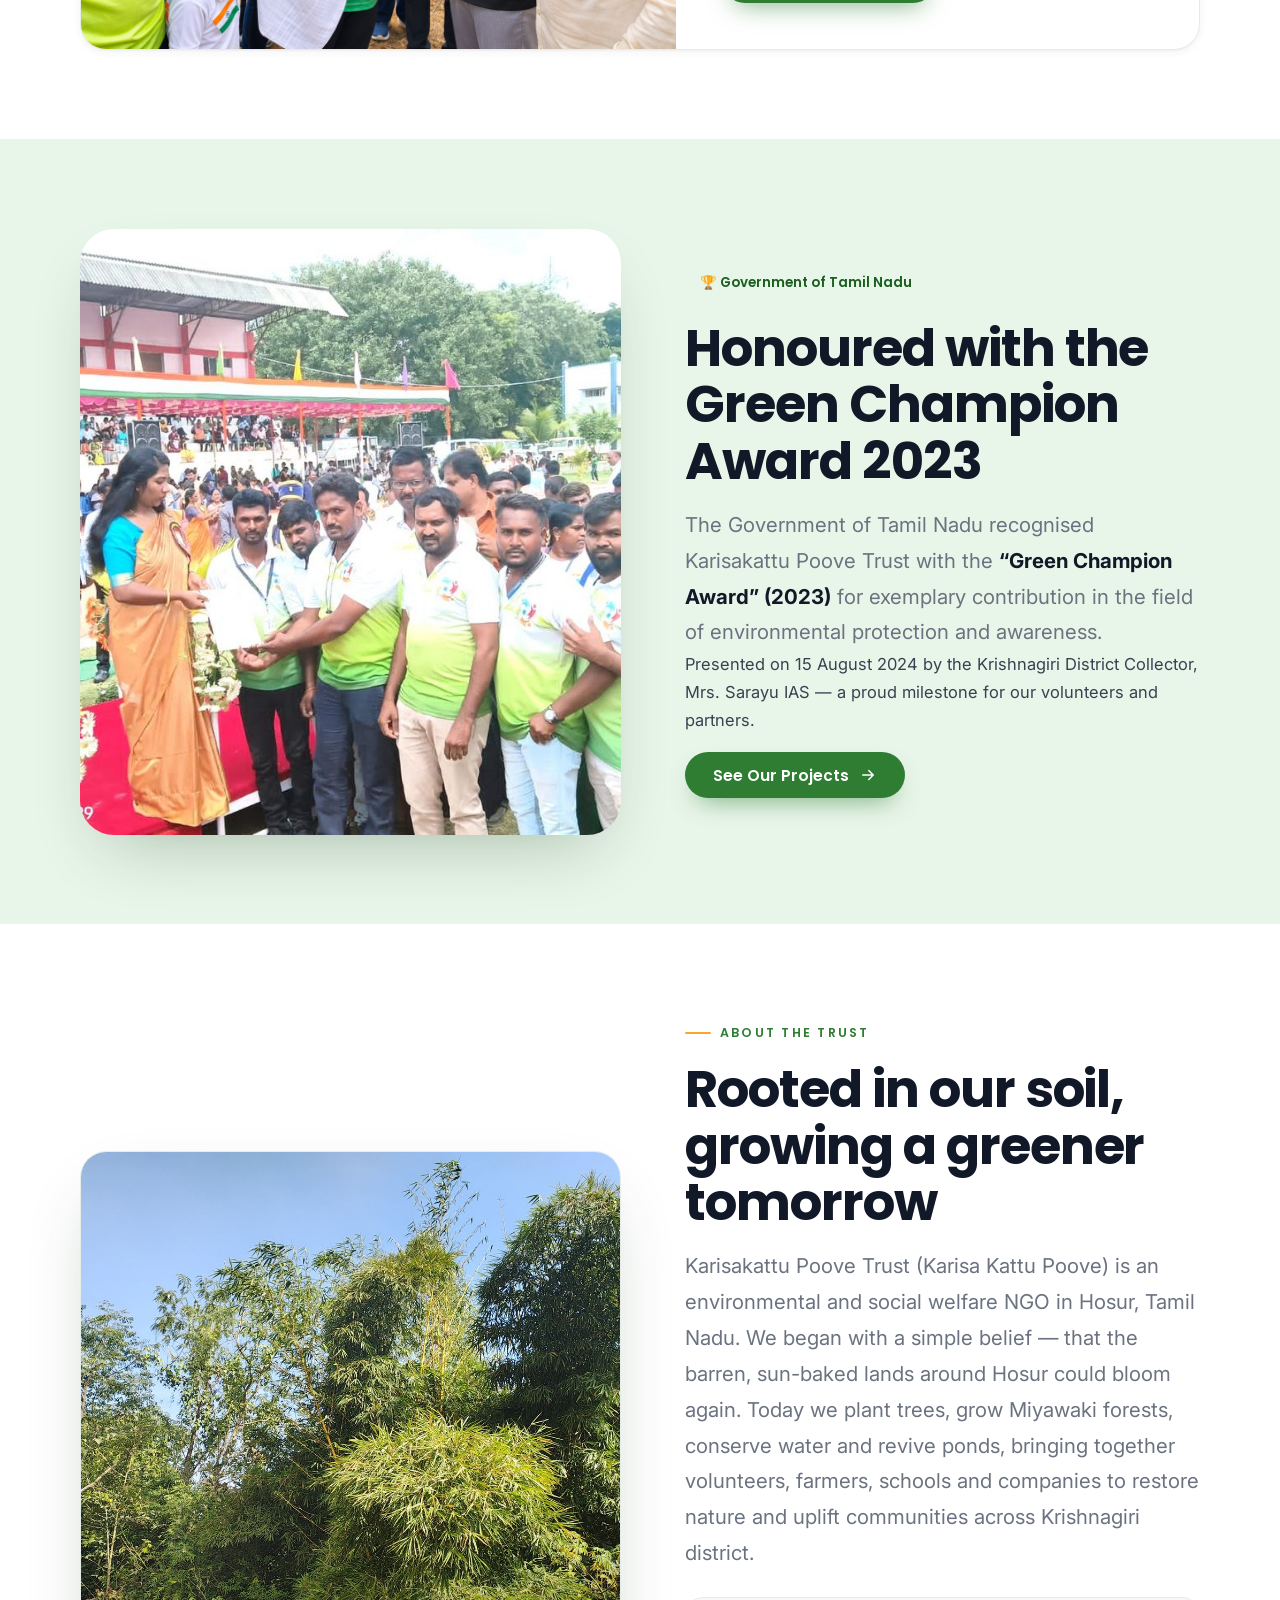
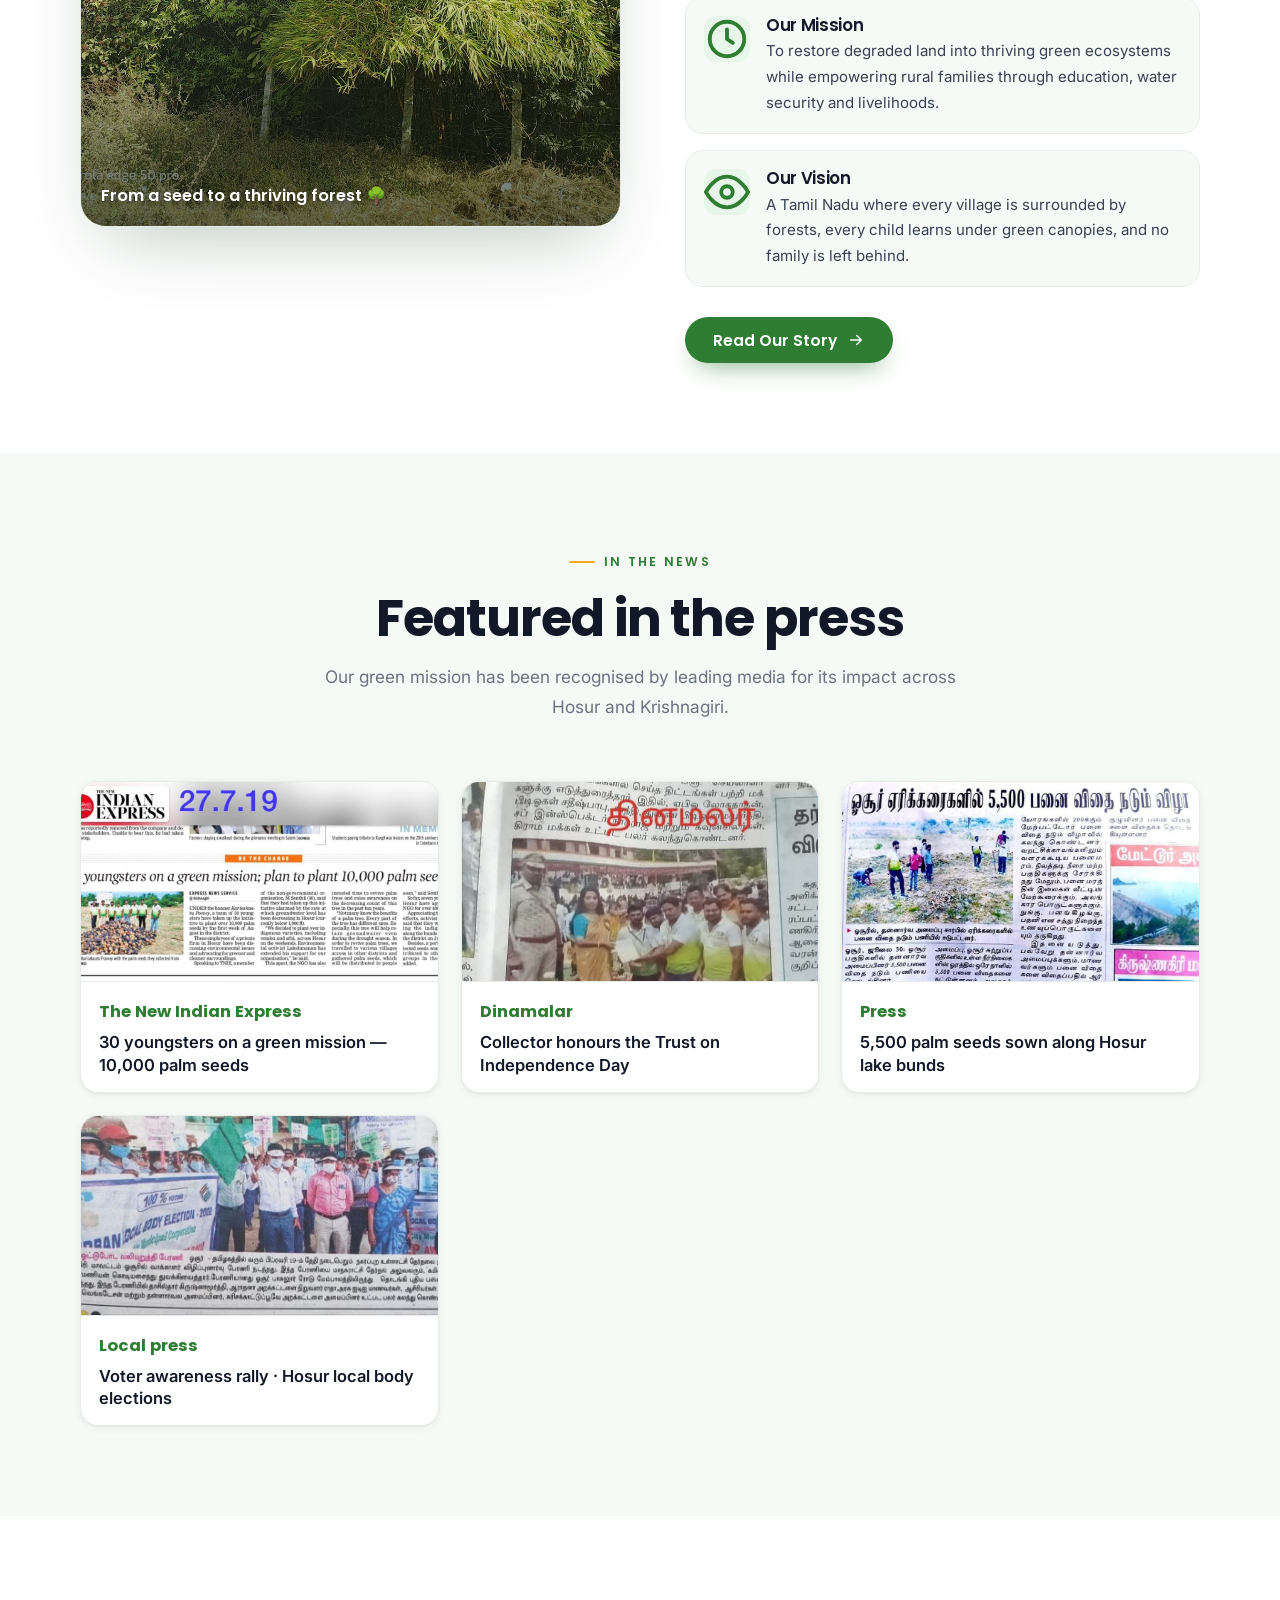
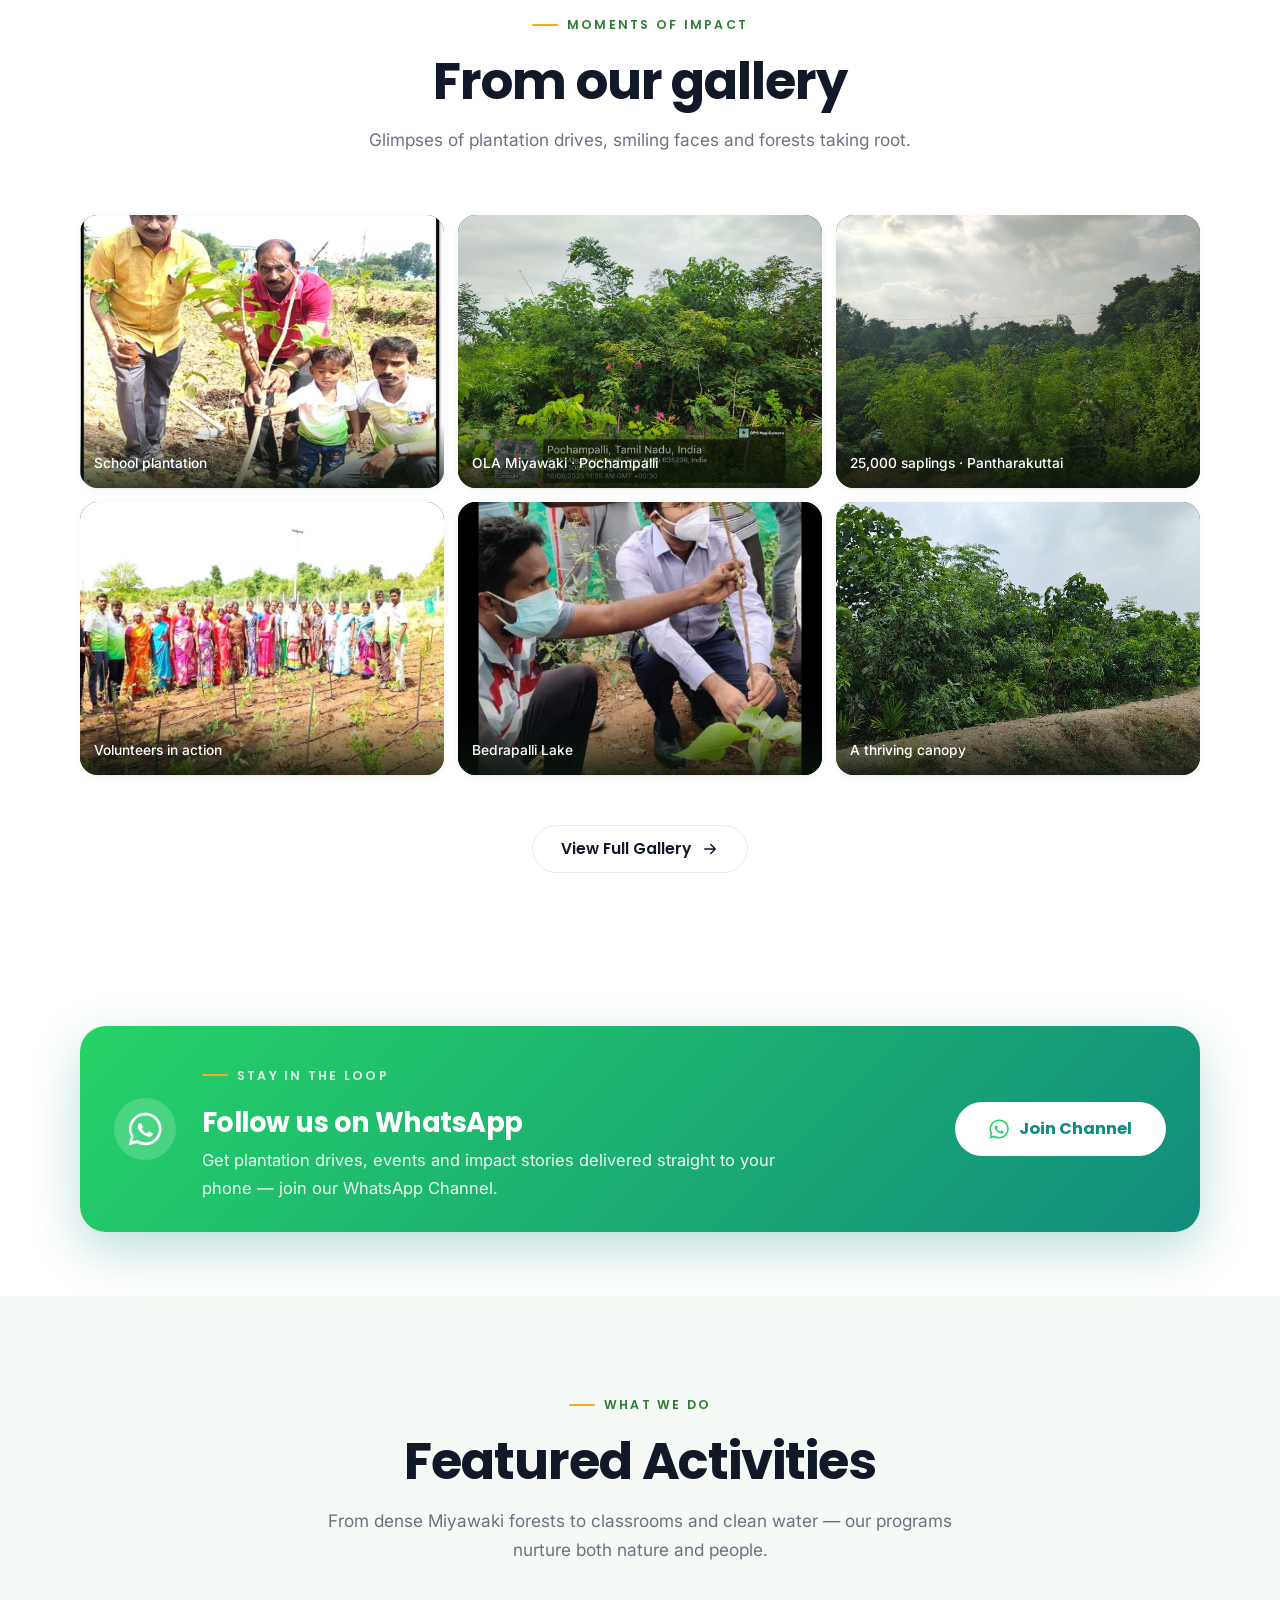
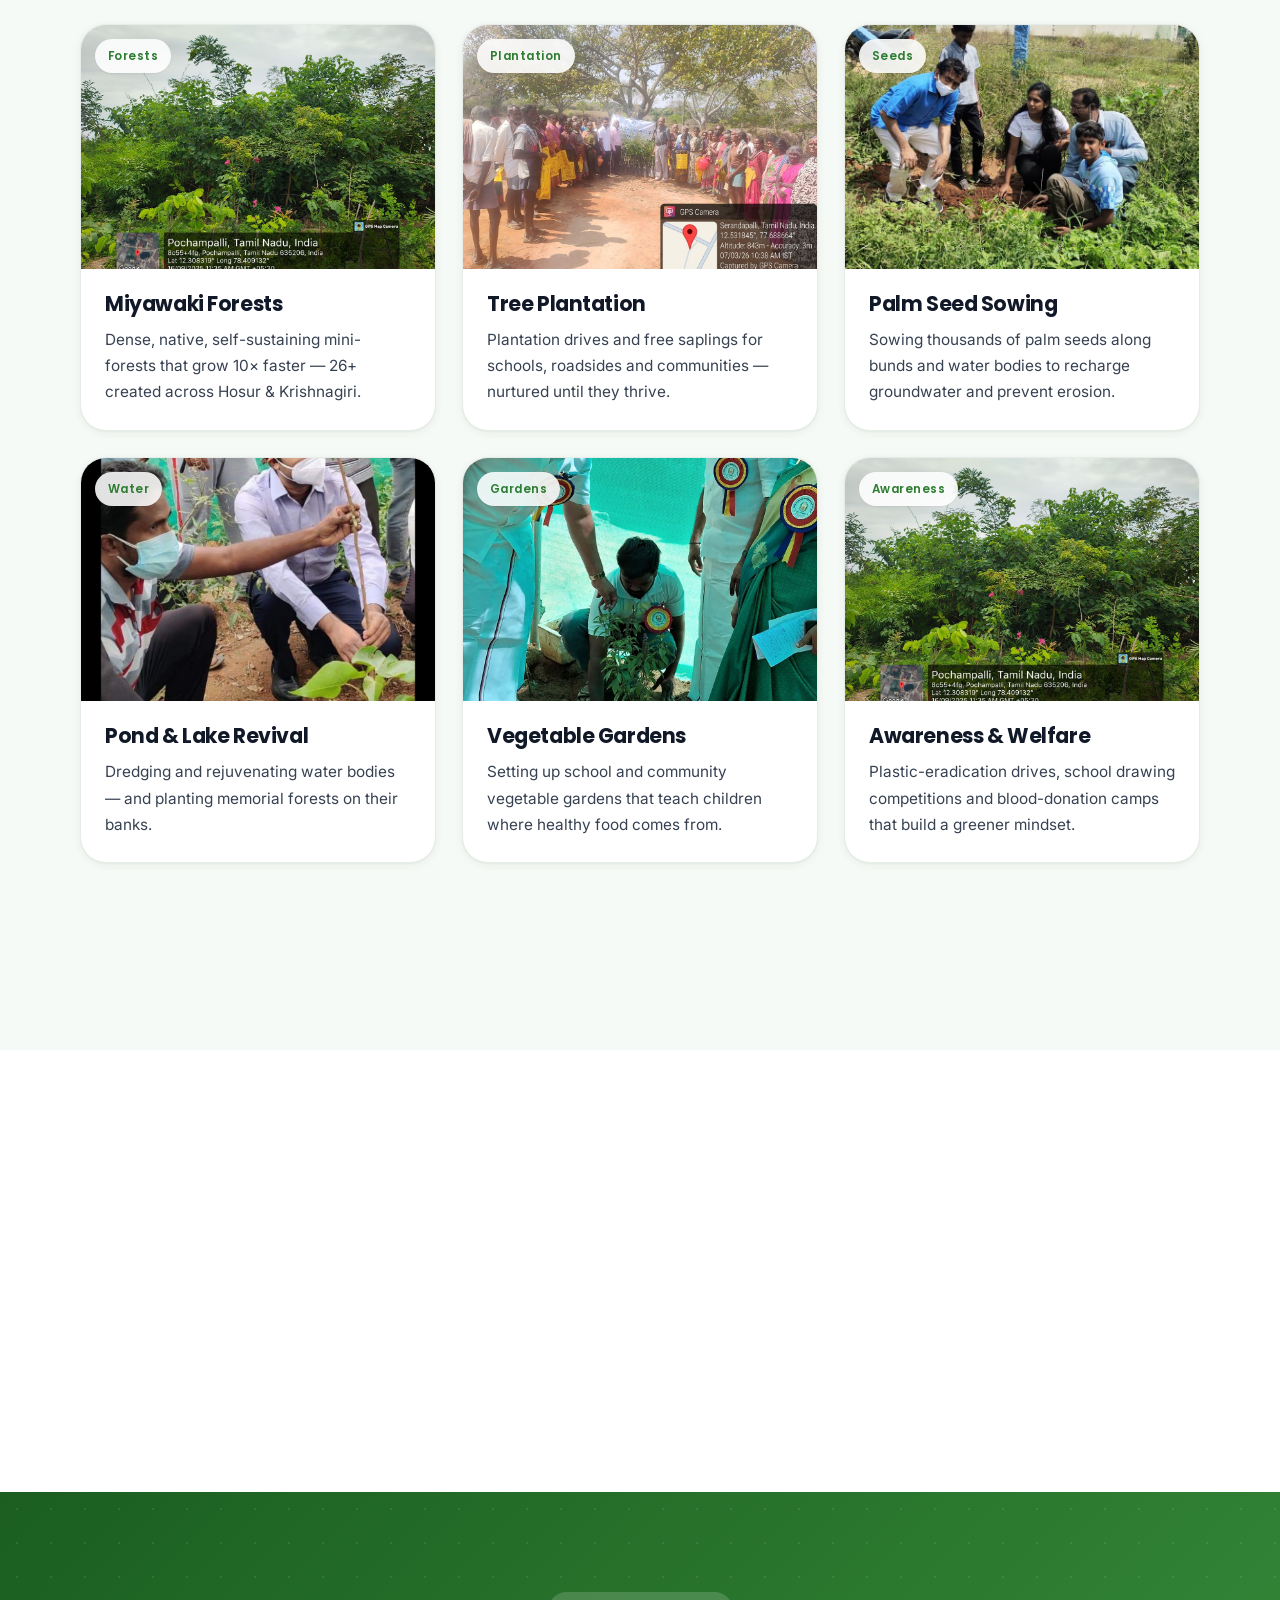
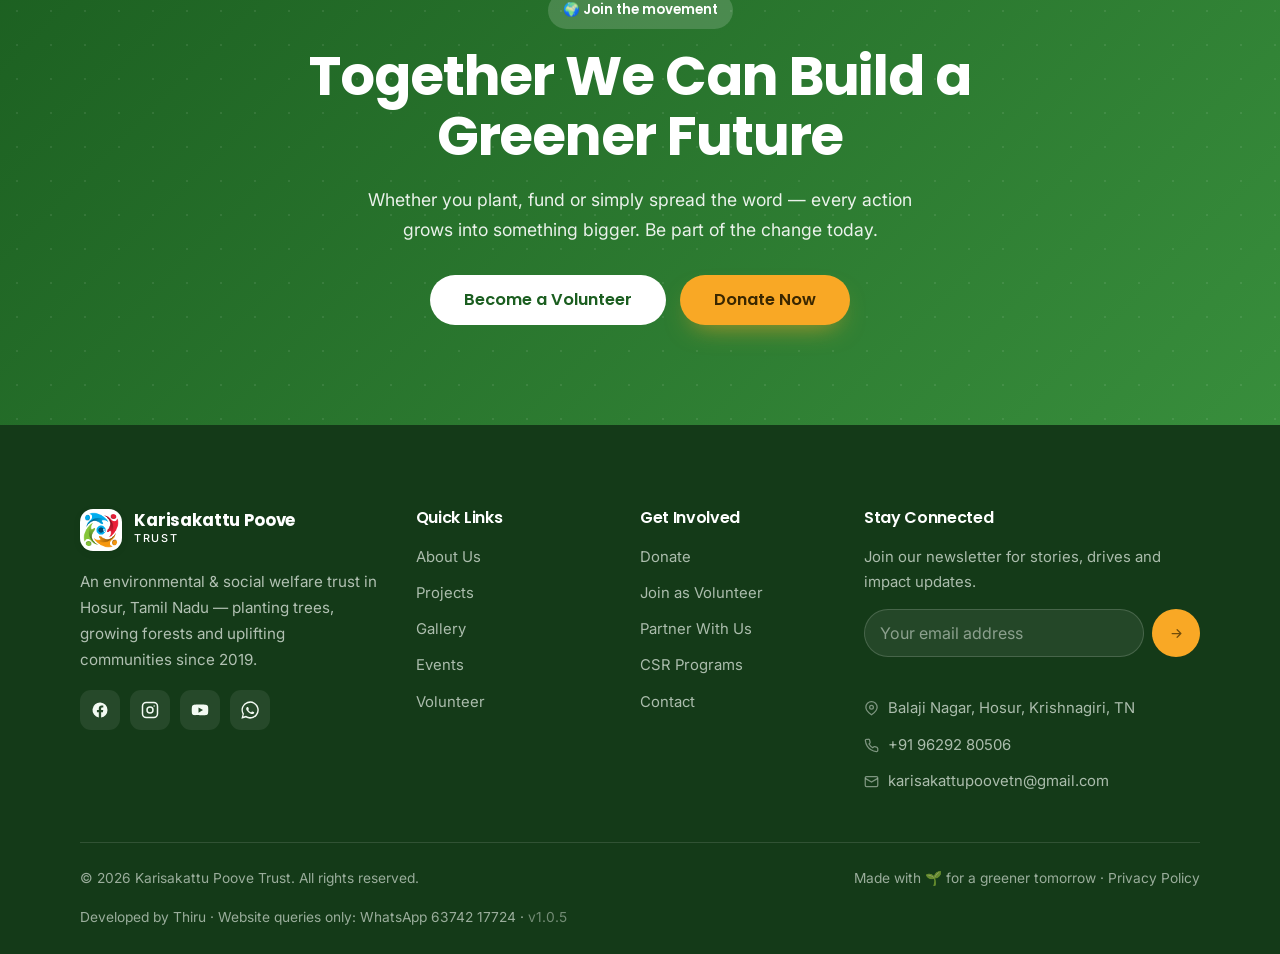
==== commit 0550356c: "Home: swap the spotlight photo to the new PNG Replaces trophy-handover.jpg with trophy-handover.png " ====
--- a/index.html
+++ b/index.html
@@ -308,7 +308,7 @@
       <div class="container">
         <article class="spotlight" data-reveal>
           <div class="spotlight-media">
-            <img src="images/gallery/aug15-2026/trophy-handover.jpg" alt="Mission Green Hosur — the Hosur City Municipal Corporation Commissioner presenting the CREDAI Miyawaki award, 15 August 2026" loading="lazy">
+            <img src="images/gallery/aug15-2026/trophy-handover.png" alt="Mission Green Hosur — the Hosur City Municipal Corporation Commissioner presenting the CREDAI Miyawaki award, 15 August 2026" loading="lazy">
           </div>
           <div class="spotlight-body">
             <span class="kicker">15 August 2026</span>
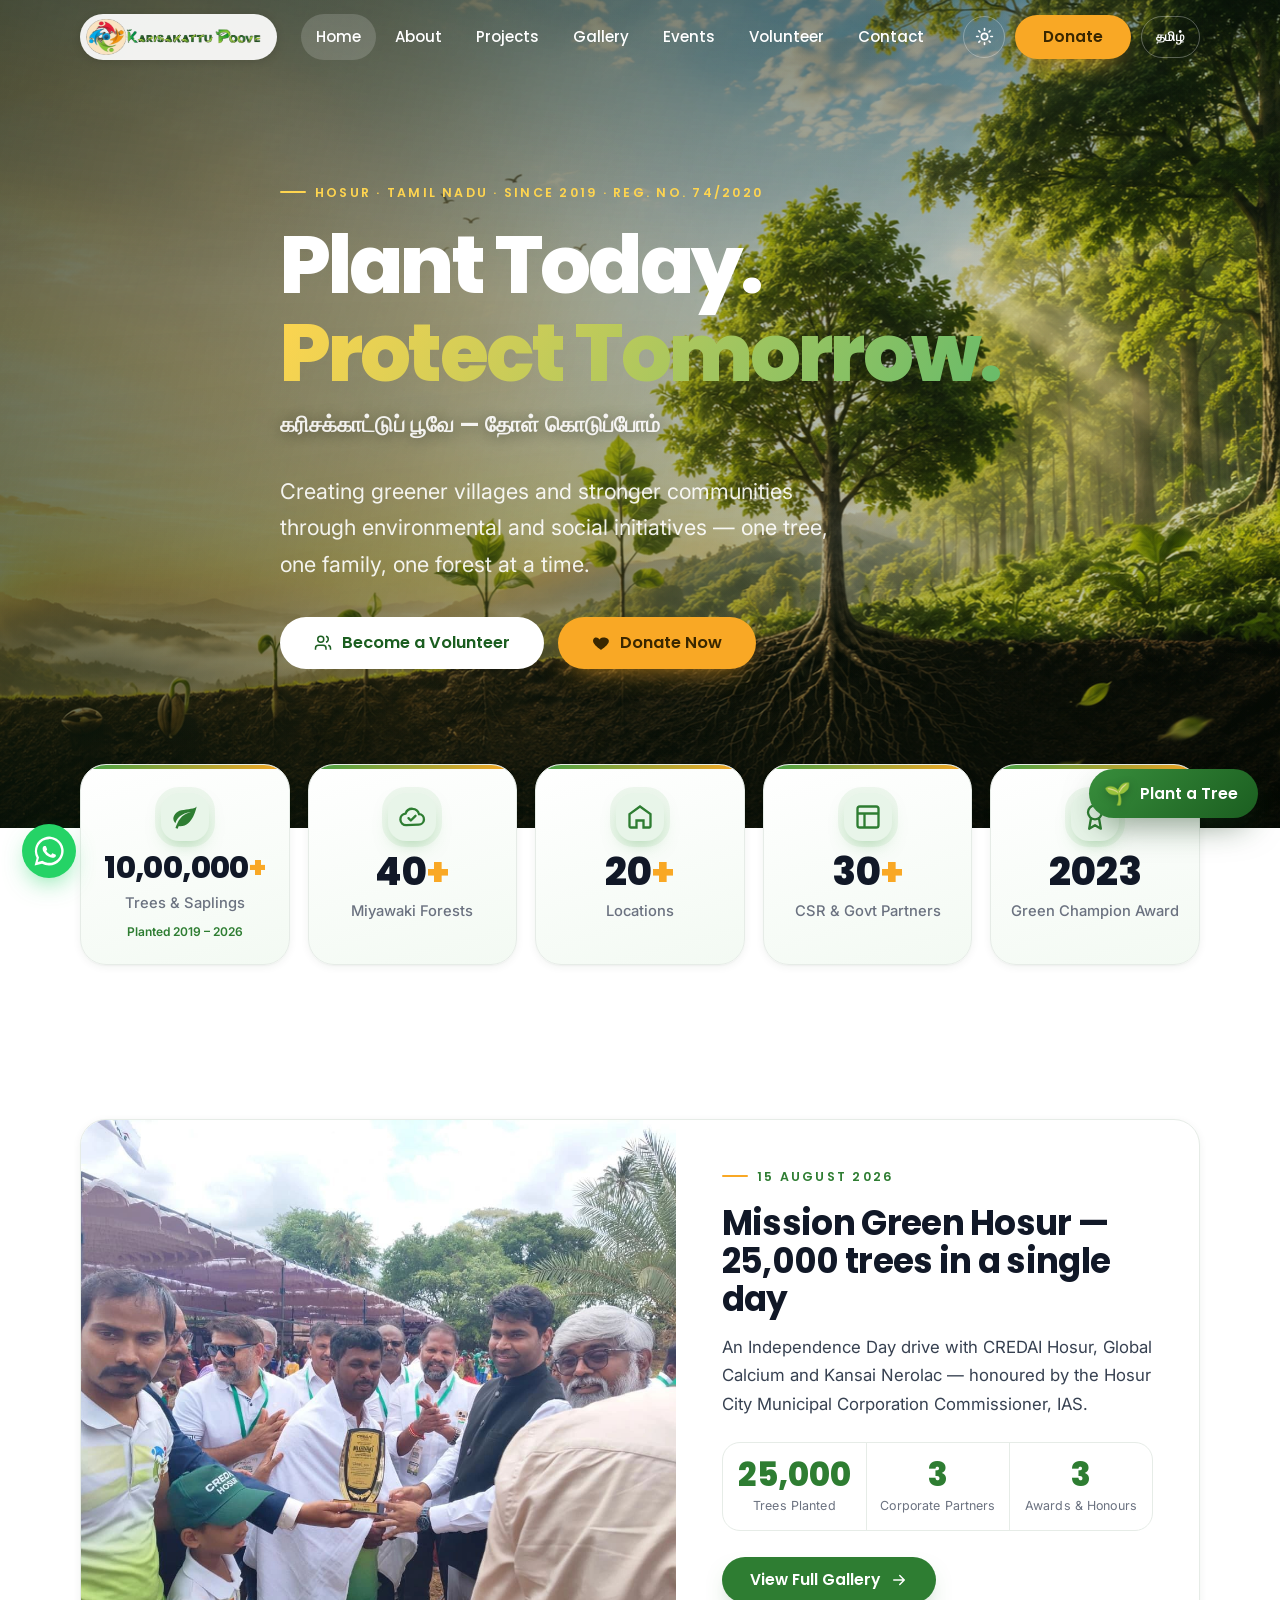
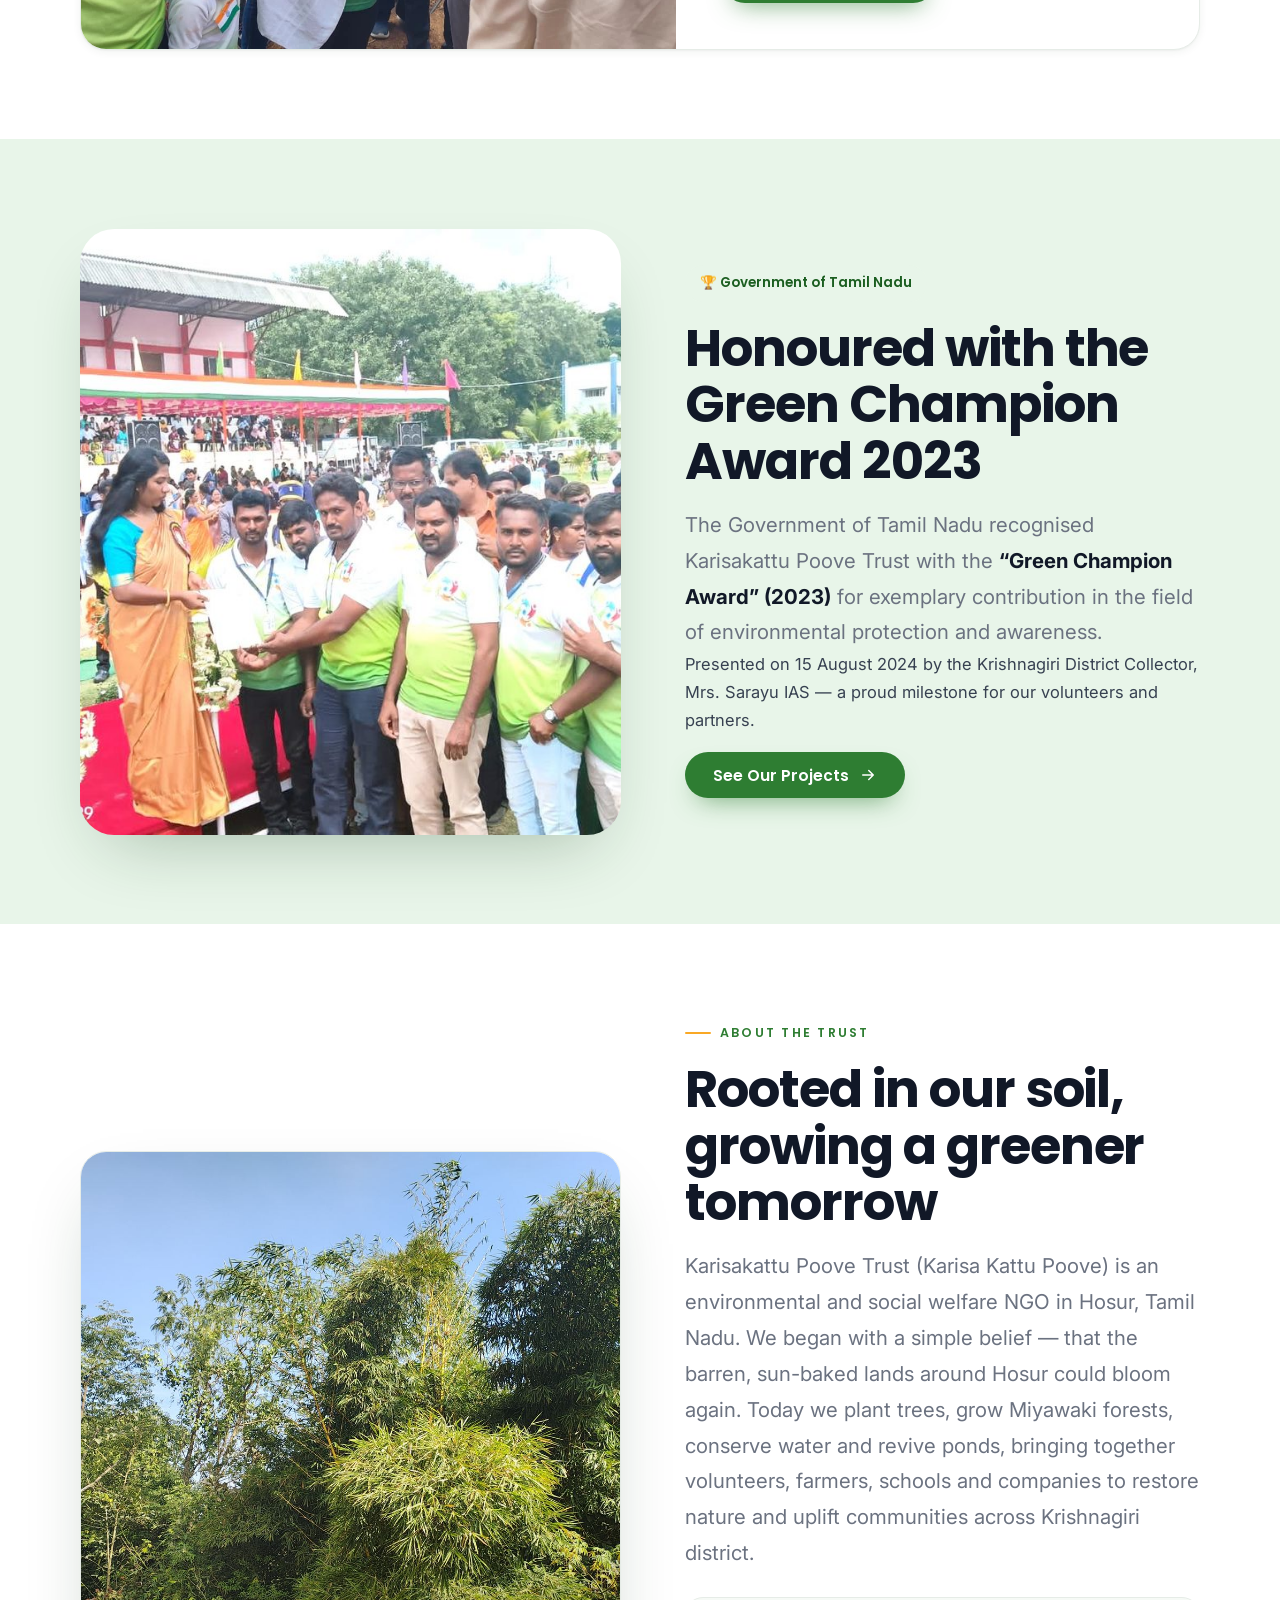
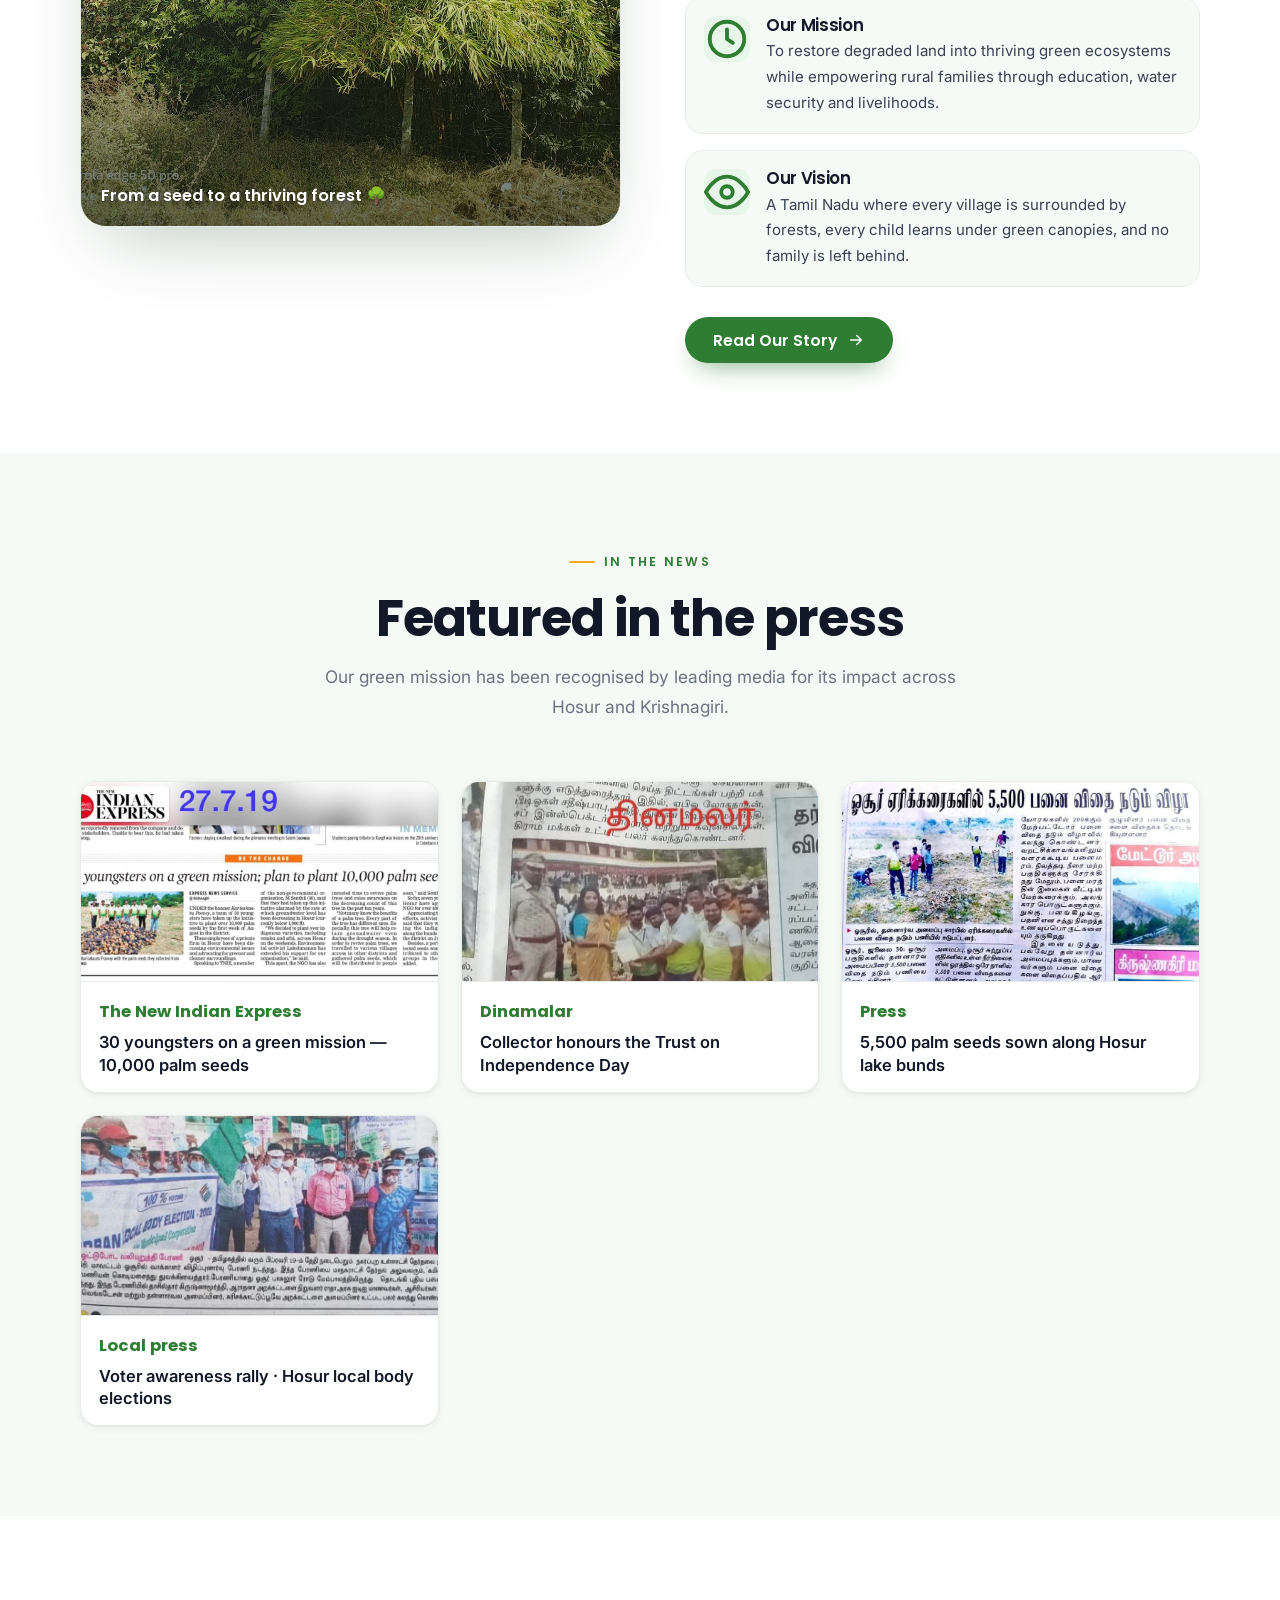
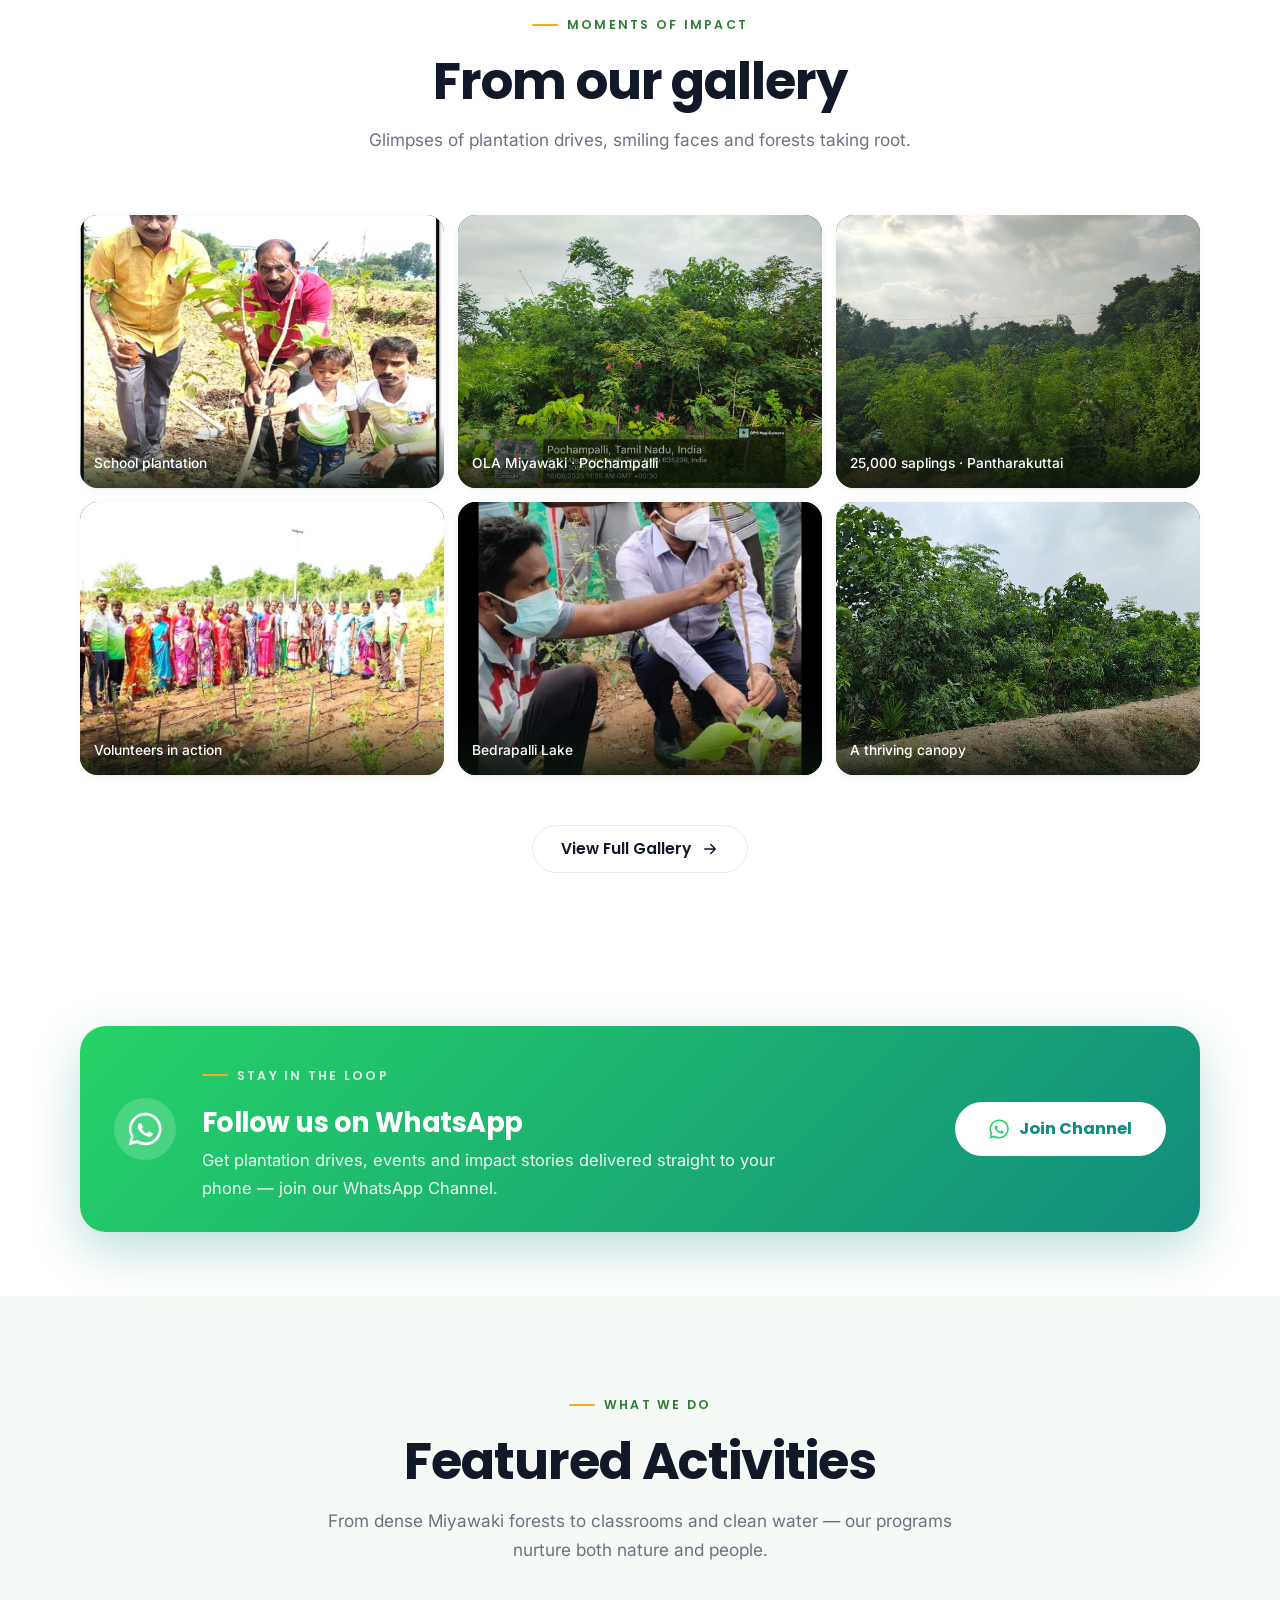
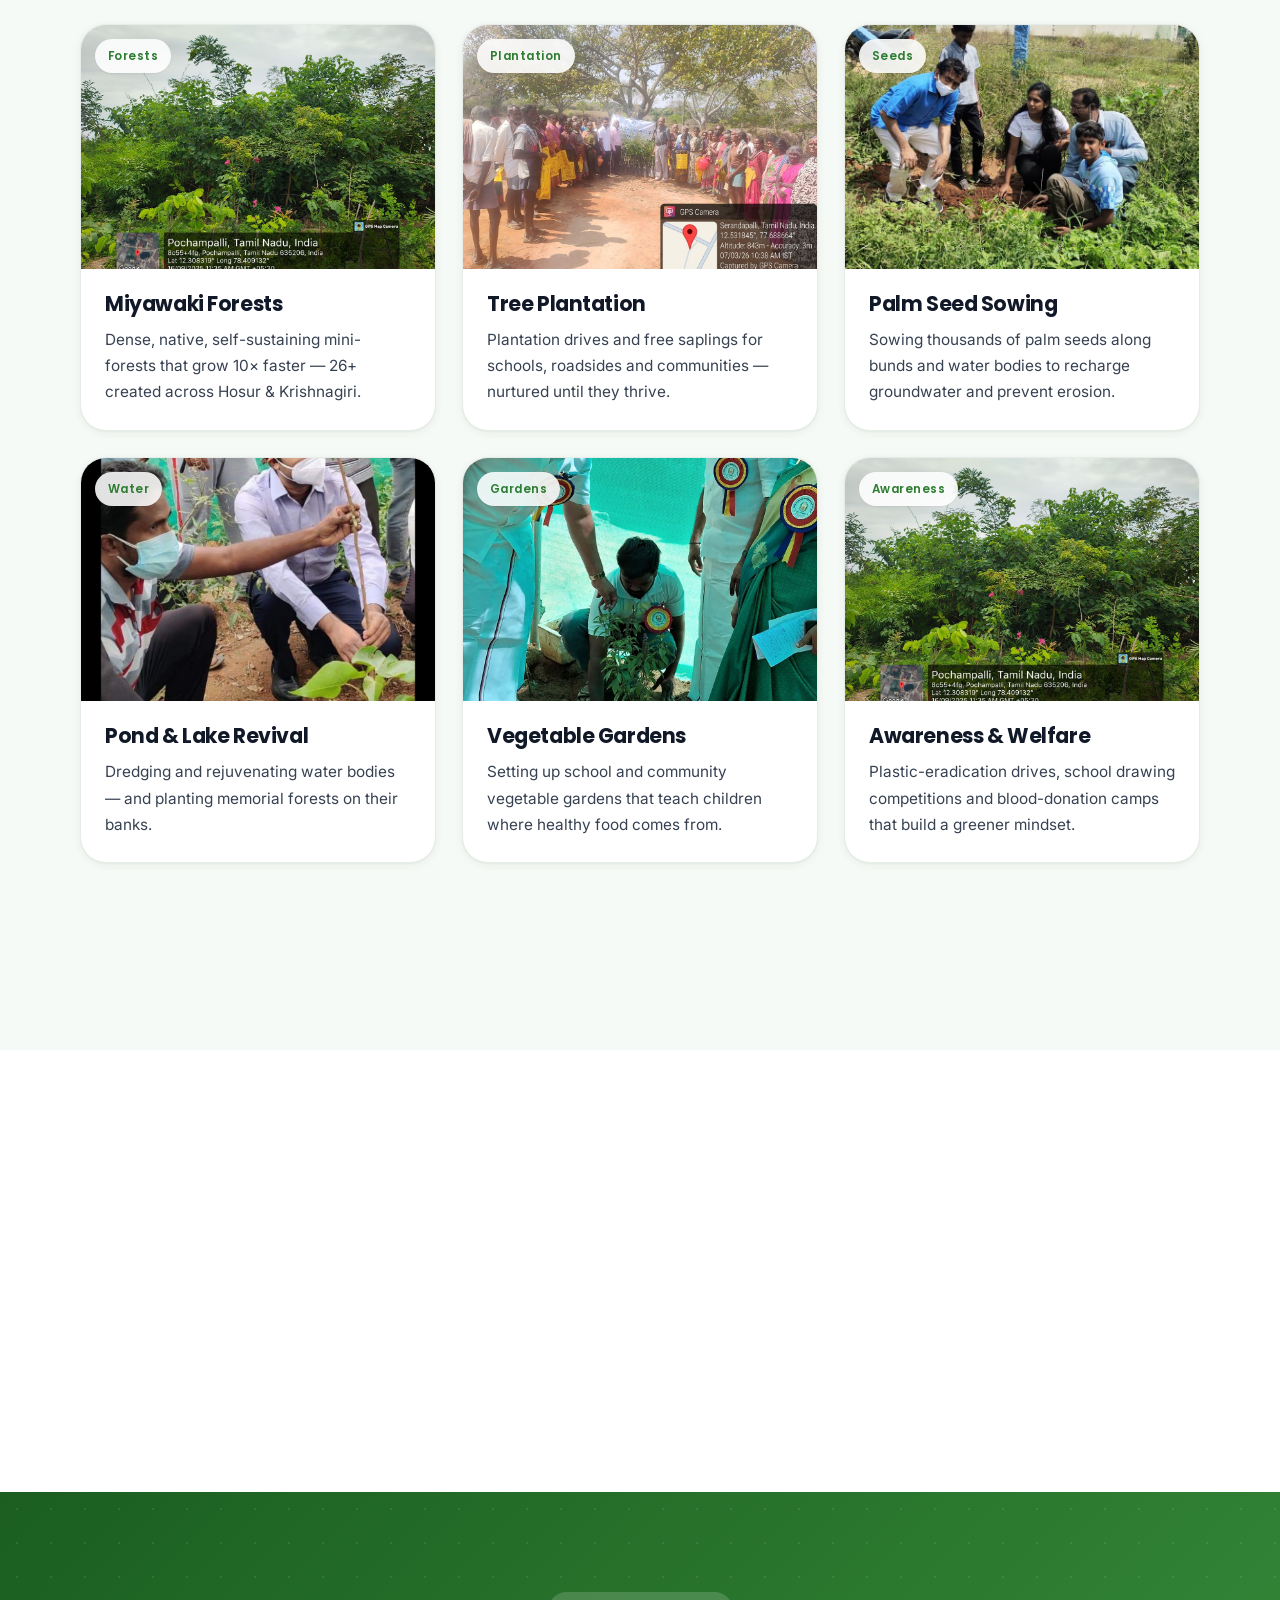
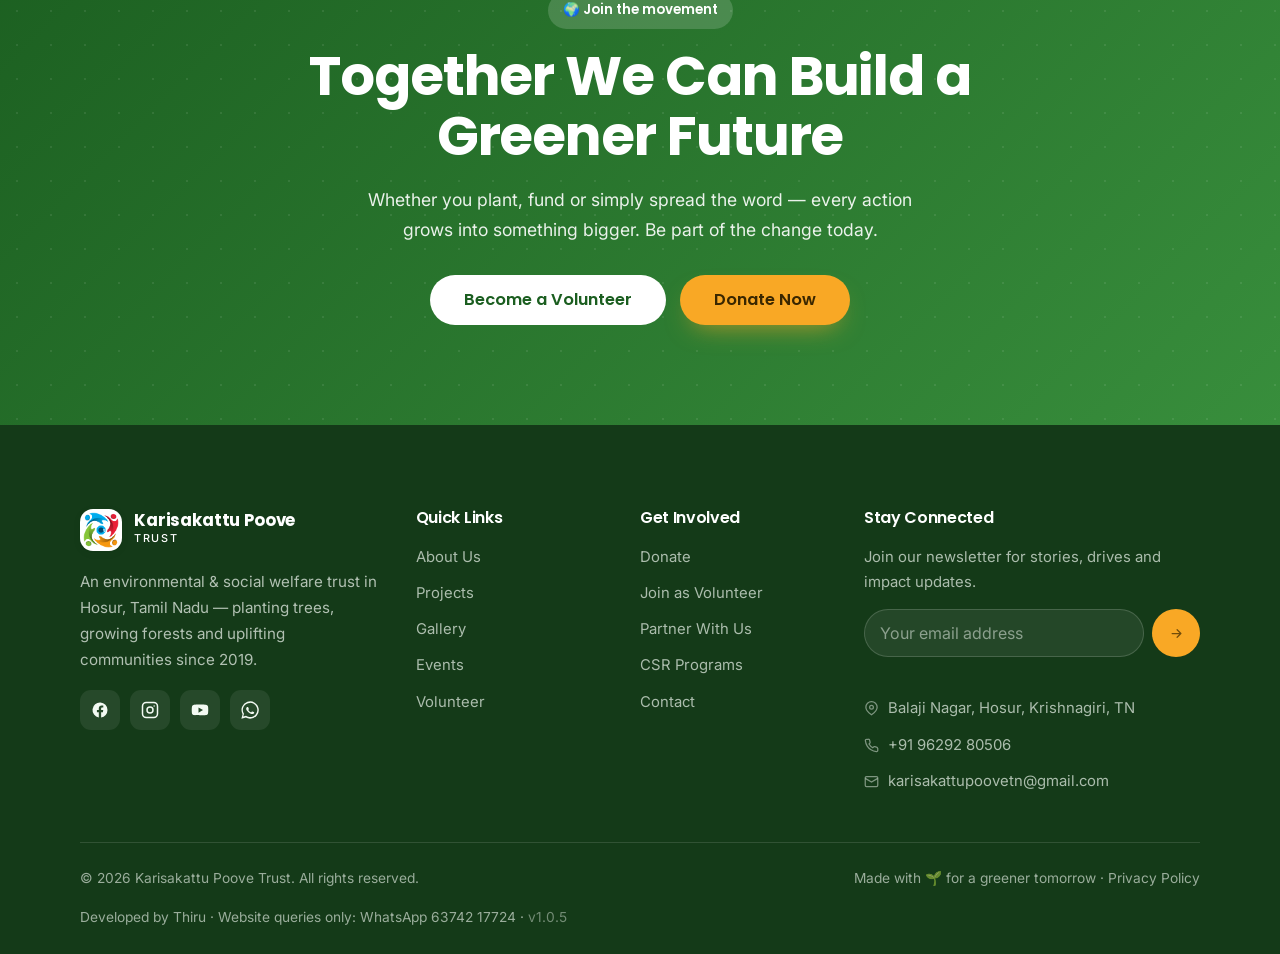
==== commit 81f40f72: "Revert to the original trophy photo Restores trophy-handover.jpg (175 KB) and points the home spotli" ====
--- a/index.html
+++ b/index.html
@@ -308,7 +308,7 @@
       <div class="container">
         <article class="spotlight" data-reveal>
           <div class="spotlight-media">
-            <img src="images/gallery/aug15-2026/trophy-handover.png" alt="Mission Green Hosur — the Hosur City Municipal Corporation Commissioner presenting the CREDAI Miyawaki award, 15 August 2026" loading="lazy">
+            <img src="images/gallery/aug15-2026/trophy-handover.jpg" alt="Mission Green Hosur — the Hosur City Municipal Corporation Commissioner presenting the CREDAI Miyawaki award, 15 August 2026" loading="lazy">
           </div>
           <div class="spotlight-body">
             <span class="kicker">15 August 2026</span>
